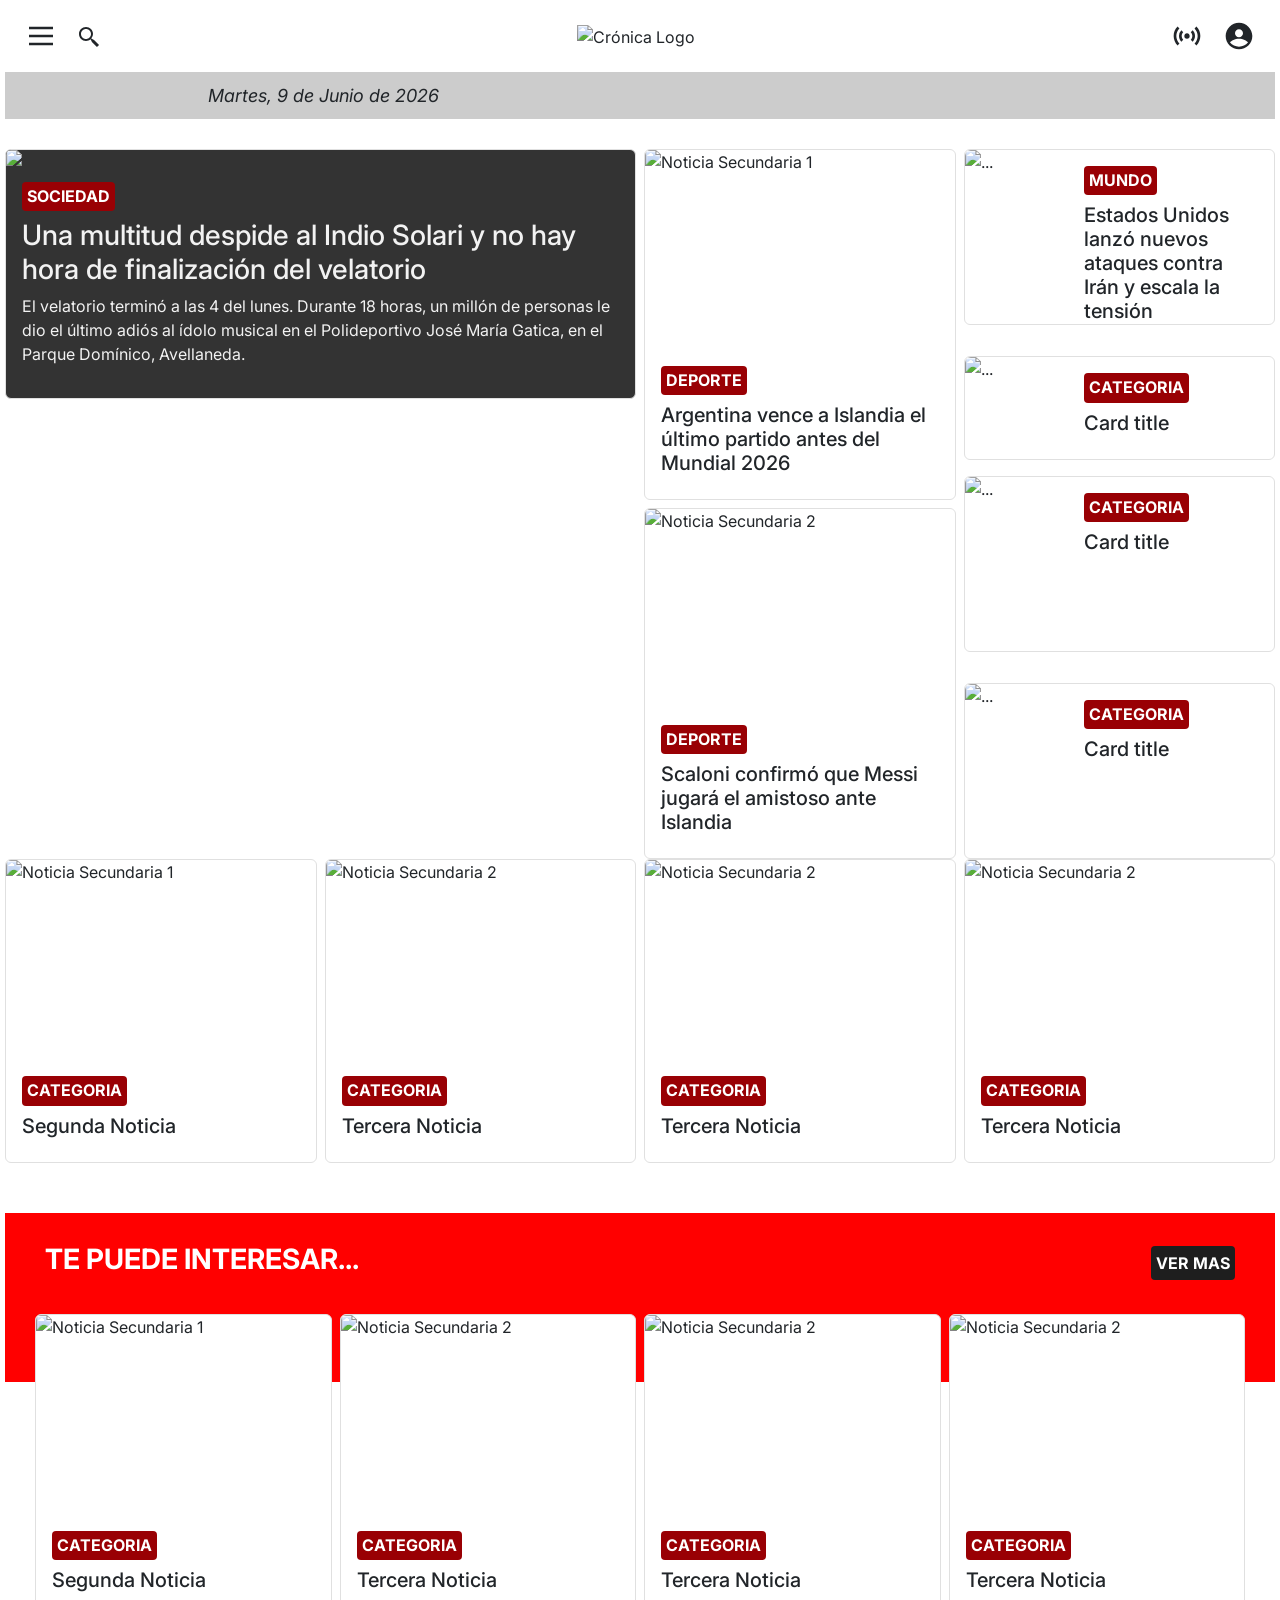
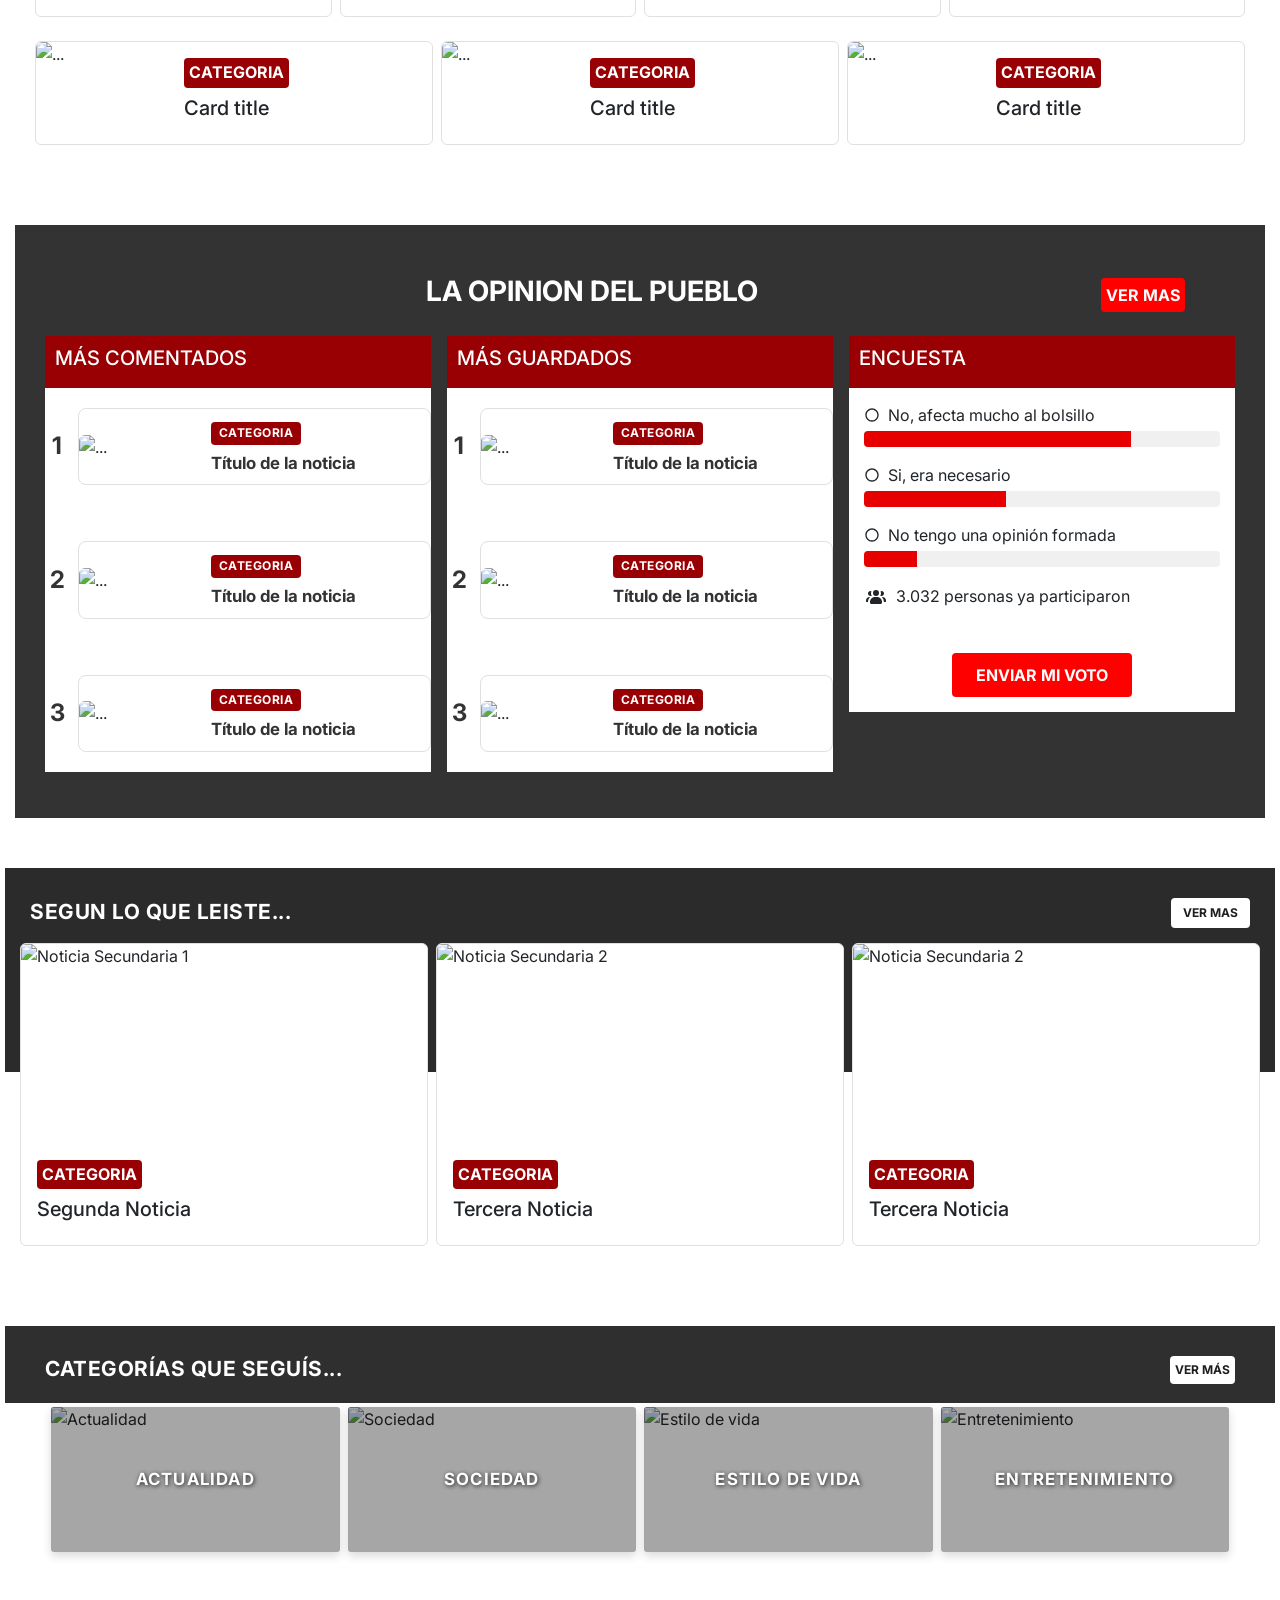
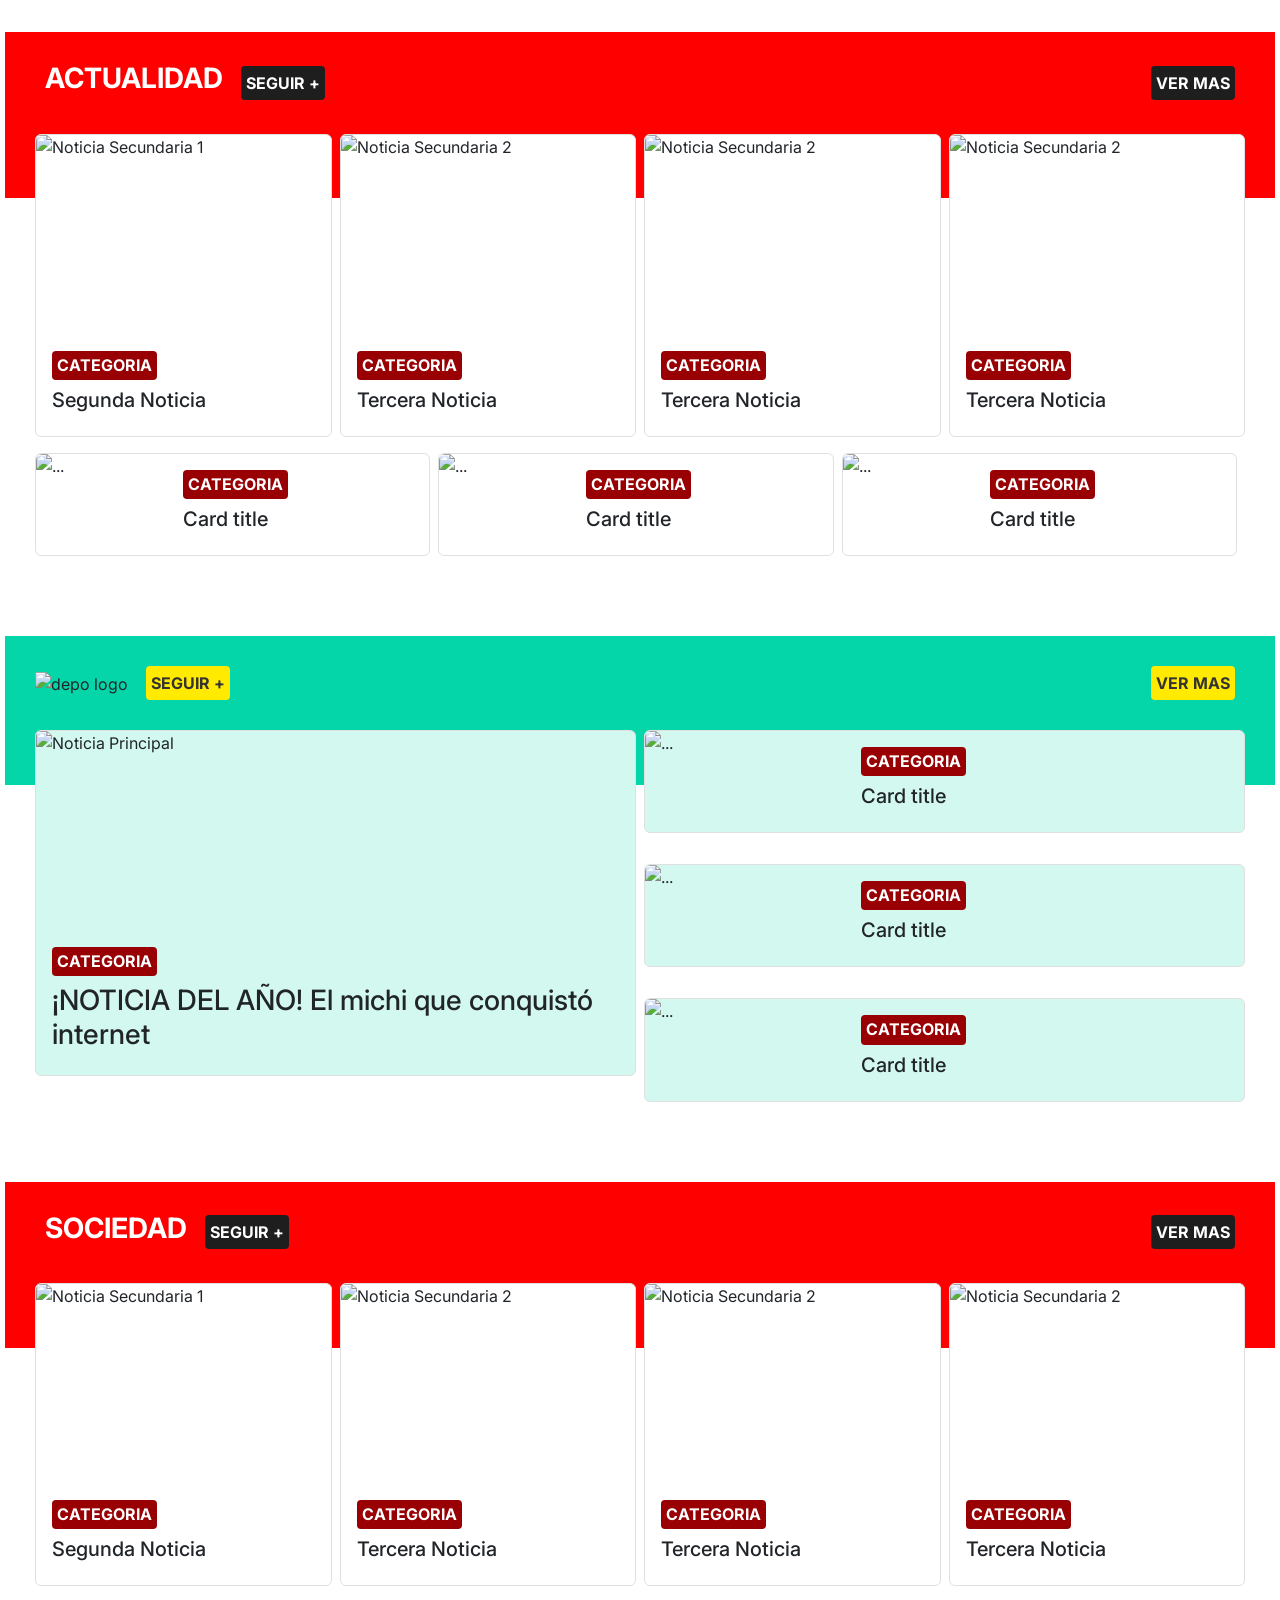
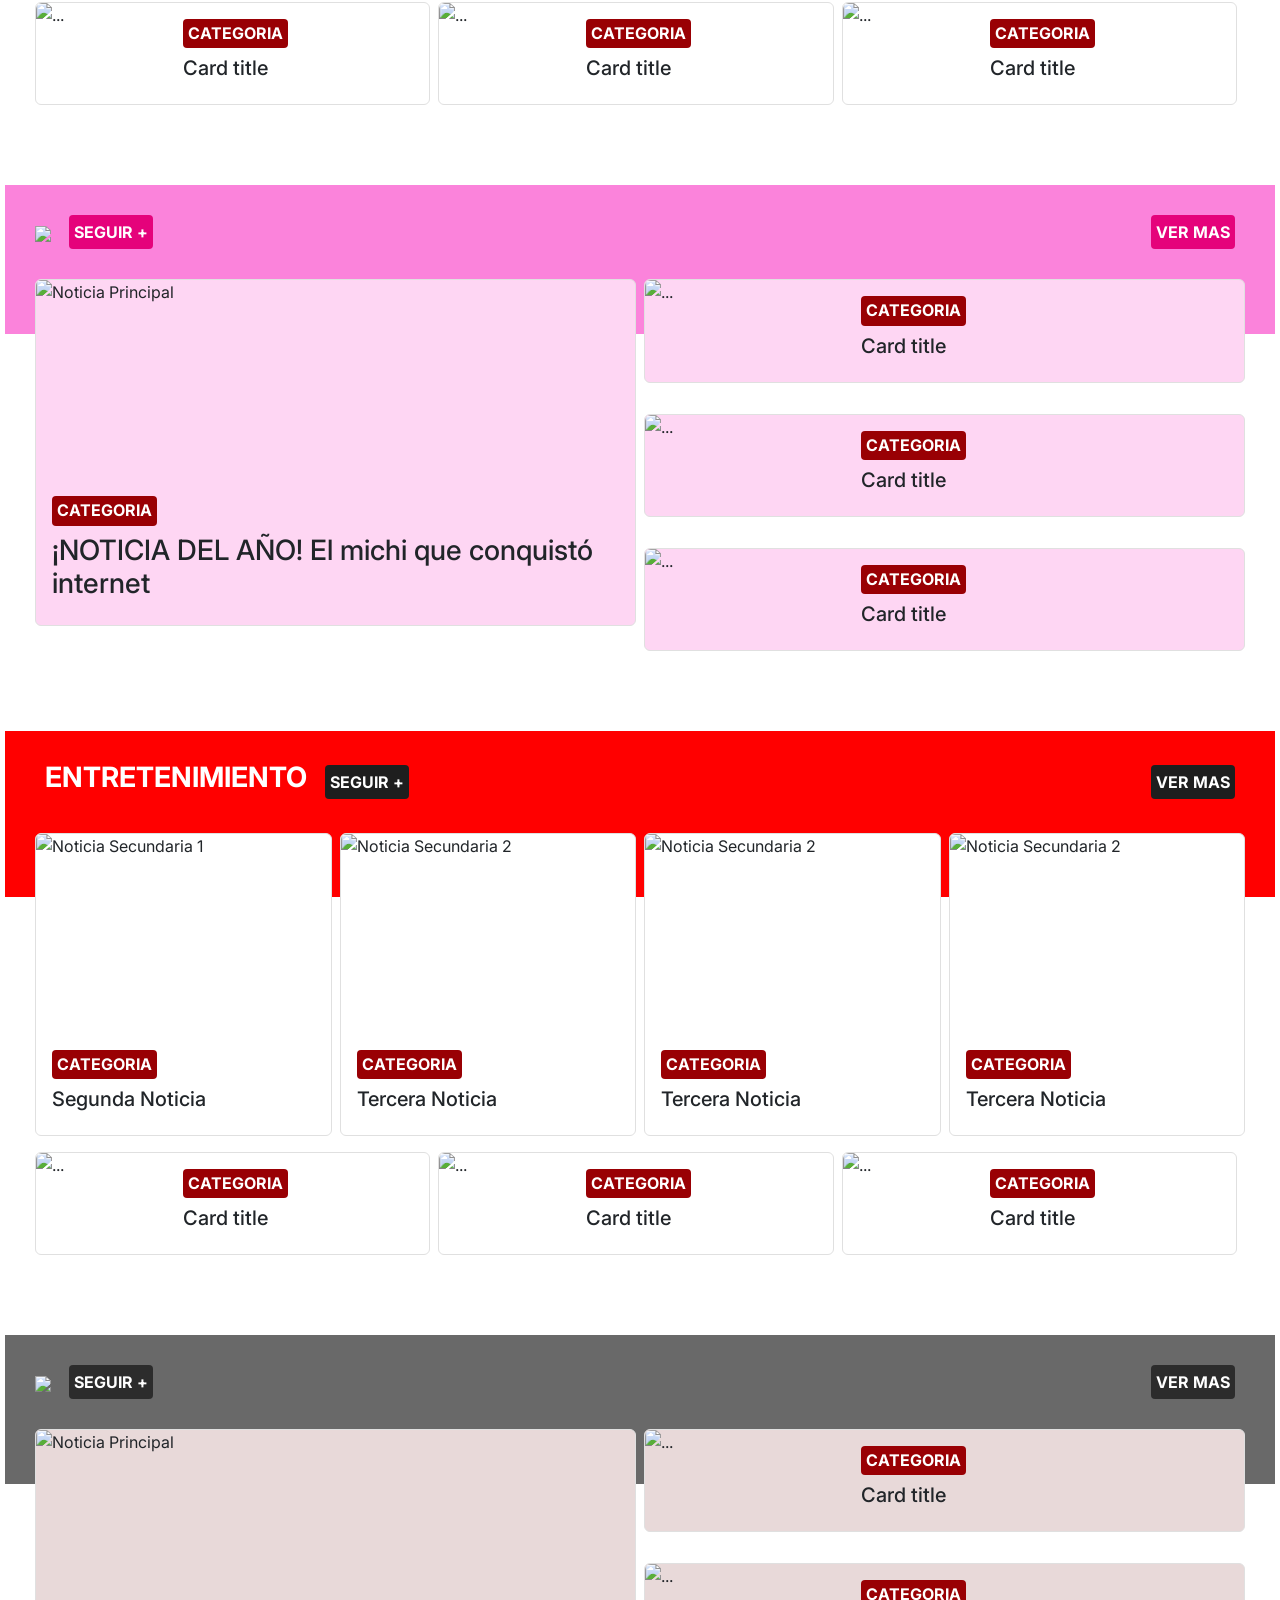
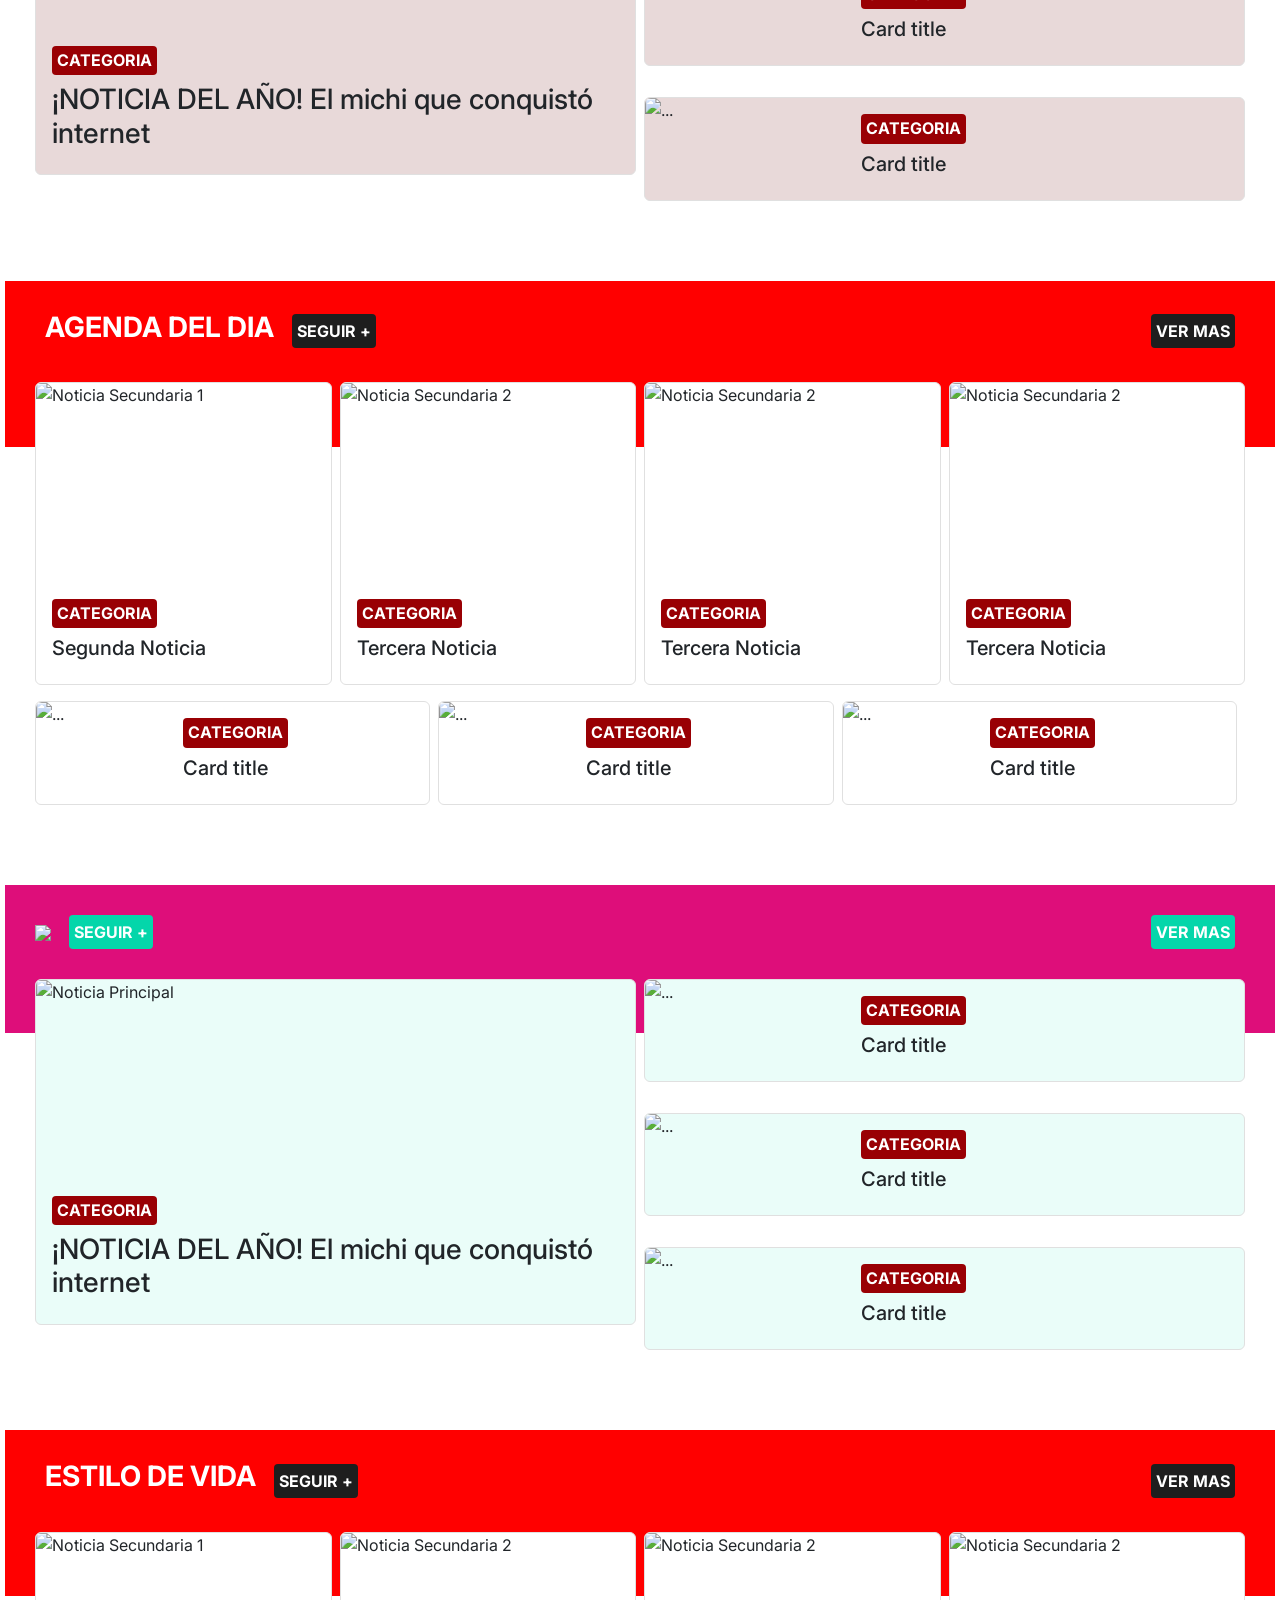
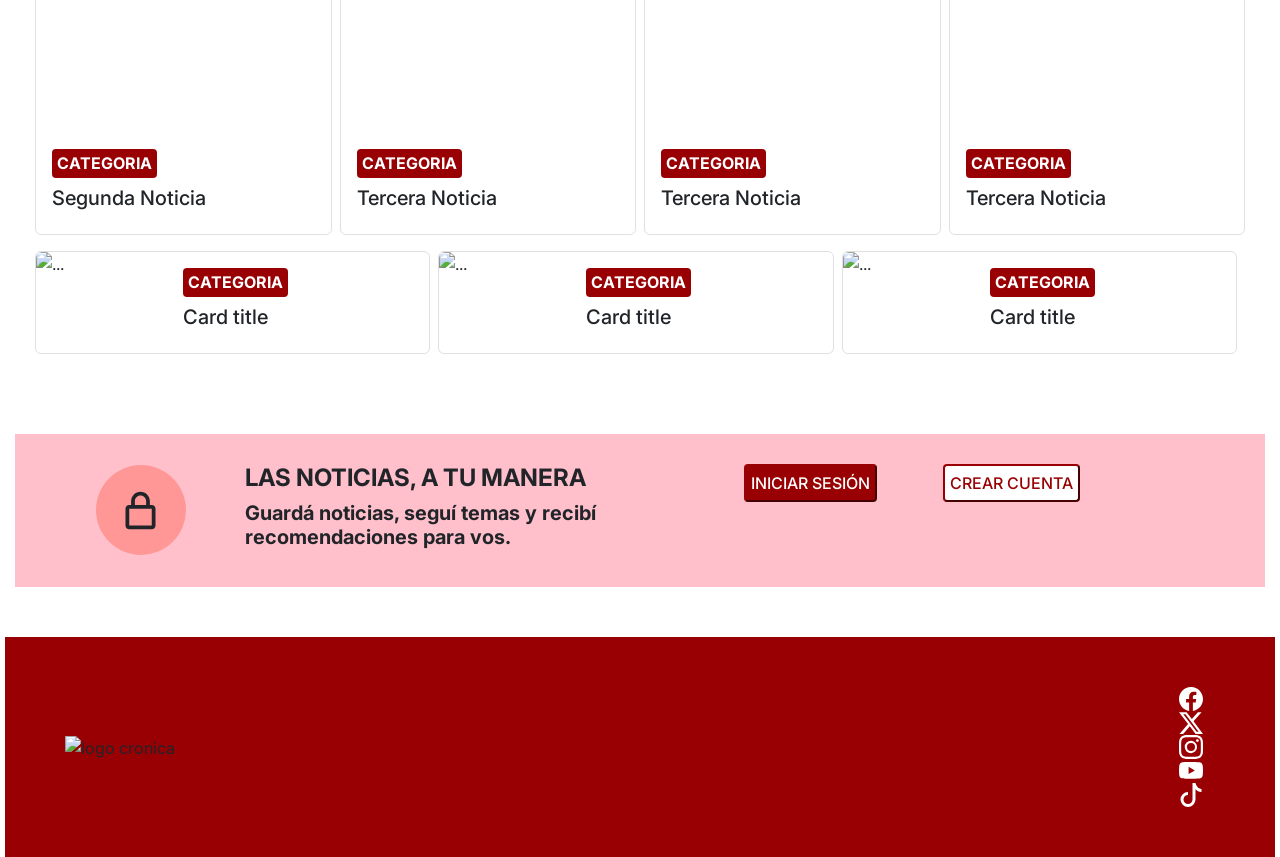
==== indexlog.html @ 95ecd262 "login + home logueado" ====
<!DOCTYPE html>
<html lang="es">
<head>
    <meta charset="UTF-8">
    <meta name="viewport" content="width=device-width, initial-scale=1.0">
    <link href="https://cdn.jsdelivr.net/npm/bootstrap@5.3.3/dist/css/bootstrap.min.css" rel="stylesheet" integrity="sha384-QWTKZyjpPEjISv5WaRU9OFeRpok6YctnYmDr5pNlyT2bRjXh0JMhjY6hW+ALEwIH" crossorigin="anonymous">
    <link rel="stylesheet" href="stylelog.css">
    <title>Crónica - Firme junto al pueblo</title>
</head>
<body>

    <!-- iconos: https://boxicons.com/icons
    cards: https://getbootstrap.com/docs/5.3/components/card/ -->

    <header>
        <ul class="menu">
            <div class="headerIzq">
            <li id="abrirMenu">
                <svg  width="32" height="32" fill="currentColor" viewBox="0 0 24 24" >
                <path d="M3 5h18v2H3zm0 6h18v2H3zm0 6h18v2H3z"></path>
                </svg>
            </li>
            <li><a href="#">
                <svg  width="24" height="24" fill="currentColor" viewBox="0 0 24 24" class="ocultar-mobile">
                <path d="m17.06 14.94-2.8-1.34A6.96 6.96 0 0 0 16 9c0-3.86-3.14-7-7-7S2 5.14 2 9s3.14 7 7 7c1.76 0 3.37-.66 4.6-1.74l1.34 2.8 5 5 2.12-2.12zM9 14c-2.76 0-5-2.24-5-5s2.24-5 5-5 5 2.24 5 5-2.24 5-5 5"></path>
                </svg>
            </a></li>
            </div>
            <div class="headerCentro">
            <li><a href="indexlog.html">
                <img src="https://upload.wikimedia.org/wikipedia/commons/thumb/0/07/Cr%C3%B3nica-logo.svg/1280px-Cr%C3%B3nica-logo.svg.png" alt="Crónica Logo" width="200">
            </a></li>
            </div>
            <div class="headerDer">
         <li><a href="#">
                <svg  xmlns="http://www.w3.org/2000/svg" width="32" height="32" fill="currentColor" viewBox="0 0 24 24" class="ocultar-mobile">
                <path d="M14 12c0-1.1-.9-2-2-2s-2 .9-2 2a2 2 0 1 0 4 0m-6 0c0-1.07.42-2.07 1.17-2.82L7.76 7.76A5.97 5.97 0 0 0 6 12c0 1.6.62 3.11 1.76 4.25l1.41-1.42A3.96 3.96 0 0 1 8 12m8.24-4.24-1.41 1.41C15.59 9.93 16 10.93 16 12s-.42 2.07-1.17 2.83l1.41 1.41C17.37 15.11 18 13.6 18 12s-.62-3.11-1.76-4.24"></path><path d="M6.34 17.66C4.83 16.15 3.99 14.14 3.99 12s.83-4.14 2.34-5.65L4.92 4.93C3.03 6.82 1.99 9.33 1.99 12s1.04 5.18 2.93 7.07l1.41-1.41ZM19.07 4.93l-1.41 1.41C19.17 7.85 20 9.86 20 12s-.83 4.15-2.34 5.66l1.41 1.41C20.96 17.18 22 14.67 22 12s-1.04-5.18-2.93-7.07"></path>
                </svg>
                </a>
            </li>
            <li><a href="perfil.html">
                <svg width="32" height="32" fill="currentColor" viewBox="0 0 24 24">
                <path d="M12 2C6.579 2 2 6.579 2 12s4.579 10 10 10 10-4.579 10-10S17.421 2 12 2zm0 5c1.727 0 3 1.272 3 3s-1.273 3-3 3-3-1.272-3-3 1.273-3 3-3zm0 13c-2.674 0-5.115-1.196-6.735-3.084C6.13 15.355 8.929 14 12 14s5.87 1.355 6.735 2.916C17.115 18.804 14.674 20 12 20z"></path>
                </svg>
                </a>
            </li>
            </div>
        </ul>

        <ul class="dia"><li>Martes, 9 de Junio de 2026</li></ul>

    </header>

    <main>

        <section>
    <div class="row g-2">

        <div class="col-12 col-md-6">
            <div class="card noticiaPrincipal">
                <img src="https://i1.cronica.com.ar/files/image/1668/1668787/6a26101e203b8_1011_568!.webp?s=f93698144cf9effb86a6730e2868b2f6&d=1780801200&oe=jpg">
                <div class="card-body">
                            <h6>SOCIEDAD</h6>
                    <h3 class="card-title">Una multitud despide al Indio Solari y no hay hora de finalización del velatorio</h3>
                    <p>El velatorio terminó a las 4 del lunes. Durante 18 horas, un millón de personas le dio el último adiós al ídolo musical en el Polideportivo José María Gatica, en el Parque Domínico, Avellaneda.</p>
                </div>
            </div>
        </div>

        <div class="col-12 col-md-3">
            <div class="row g-2">
                
                <div class="col-12">
                    <div class="card tarjetaNoticia">
                        <img src="https://www.infobae.com/resizer/v2/5MGCRHIOSVCQFG54EL7R6DFQZM.jfif?auth=00c44bb20c8936a3a61cd83f736bb658d8ecad139db0e8a4cb25015978042bd0&smart=true&width=992&height=558&quality=85" class="card-img-top" alt="Noticia Secundaria 1">
                        <div class="card-body">
                            <h6>DEPORTE</h6>
                            <h5 class="card-title">Argentina vence a Islandia  el último partido antes del Mundial 2026</h5>
                        </div>
                    </div>
                </div>

                <div class="col-12">
                    <div class="card tarjetaNoticia">
                        <img src="https://i1.cronica.com.ar/files/image/1669/1669765/6a2933429fafa_1011_568!.webp?s=cbcf5acf01433c12a0d2446e65d358d6&d=1781060400&oe=jpg" class="card-img-top" alt="Noticia Secundaria 2">
                        <div class="card-body">
                            <h6>DEPORTE</h6>
                            <h5 class="card-title">Scaloni confirmó que Messi jugará el amistoso ante Islandia</h5>
                        </div>
                    </div>
                </div>

            </div>
        </div>
    
    

        <div class="col-12 col-md-3 noticiasDerecha">
            <div class="card">
                <div class="row g-2">
                    <div class="col-4">
                        <img src="https://i1.cronica.com.ar/files/image/1670/1670203/6a29e714736cf_1011_568!.webp?s=b2c6dfb6ccb6bb0666a4de0f0598e79d&d=1782306267&oe=png" class="img-fluid rounded-start" alt="...">
                    </div>
                    <div class="col-8">
                        <div class="card-body">
                            <h6>MUNDO</h6>
                            <h5 class="card-title">Estados Unidos lanzó nuevos ataques contra Irán y escala la tensión</h5>
                        </div>
                    </div>
                </div>
            </div>

            <a href="noticiaNoLog.html">
            <div class="card">
                <div class="row g-2">
                    <div class="col-4">
                        <img src="https://www.infobae.com/resizer/v2/https%3A%2F%2Fs3.amazonaws.com%2Farc-wordpress-client-uploads%2Finfobae-wp%2Fwp-content%2Fuploads%2F2019%2F08%2F29205100%2Fmeme-gato-006.jpg?auth=429162069ea9dc321b5f581ec74540925bc95eebc1c7abc5294460904a95a144&smart=true&width=992&height=558&quality=85" class="img-fluid rounded-start" alt="...">
                    </div>
                    <div class="col-8">
                        <div class="card-body">
                            <h6>CATEGORIA</h6>
                            <h5 class="card-title">Card title</h5>
                        </div>
                    </div>
                </div>
            </div>
            </a>

            <div class="card">
                <div class="row g-2">
                    <div class="col-4">
                        <img src="https://www.infobae.com/resizer/v2/https%3A%2F%2Fs3.amazonaws.com%2Farc-wordpress-client-uploads%2Finfobae-wp%2Fwp-content%2Fuploads%2F2019%2F08%2F29205100%2Fmeme-gato-006.jpg?auth=429162069ea9dc321b5f581ec74540925bc95eebc1c7abc5294460904a95a144&smart=true&width=992&height=558&quality=85" class="img-fluid rounded-start" alt="...">
                    </div>
                    <div class="col-8">
                        <div class="card-body">
                            <h6>CATEGORIA</h6>
                            <h5 class="card-title">Card title</h5>
                        </div>
                    </div>
                </div>
            </div>

            <div class="card">
                <div class="row g-2">
                    <div class="col-4">
                        <img src="https://www.infobae.com/resizer/v2/https%3A%2F%2Fs3.amazonaws.com%2Farc-wordpress-client-uploads%2Finfobae-wp%2Fwp-content%2Fuploads%2F2019%2F08%2F29205100%2Fmeme-gato-006.jpg?auth=429162069ea9dc321b5f581ec74540925bc95eebc1c7abc5294460904a95a144&smart=true&width=992&height=558&quality=85" class="img-fluid rounded-start" alt="...">
                    </div>
                    <div class="col-8">
                        <div class="card-body">
                            <h6>CATEGORIA</h6>
                            <h5 class="card-title">Card title</h5>
                    </div>
                </div>
            </div>
        </div>
        </div>
    </div>


        <div class="row g-2">
            <div class="col-12 col-md-3">
                
                <div class="col-12 h-100">
                    <div class="card tarjetaNoticia h-100">
                        <img src="https://www.infobae.com/resizer/v2/https%3A%2F%2Fs3.amazonaws.com%2Farc-wordpress-client-uploads%2Finfobae-wp%2Fwp-content%2Fuploads%2F2019%2F08%2F29205100%2Fmeme-gato-006.jpg?auth=429162069ea9dc321b5f581ec74540925bc95eebc1c7abc5294460904a95a144&smart=true&width=992&height=558&quality=85" class="card-img-top" alt="Noticia Secundaria 1">
                        <div class="card-body">
                            <h6>CATEGORIA</h6>
                            <h5 class="card-title">Segunda Noticia</h5>
                        </div>
                    </div>
                </div>
            </div>

            <div class="col-12 col-md-3">
                <div class="col-12 h-100">
                    <div class="card tarjetaNoticia h-100">
                        <img src="https://www.infobae.com/resizer/v2/https%3A%2F%2Fs3.amazonaws.com%2Farc-wordpress-client-uploads%2Finfobae-wp%2Fwp-content%2Fuploads%2F2019%2F08%2F29205100%2Fmeme-gato-006.jpg?auth=429162069ea9dc321b5f581ec74540925bc95eebc1c7abc5294460904a95a144&smart=true&width=992&height=558&quality=85" class="card-img-top" alt="Noticia Secundaria 2">
                        <div class="card-body">
                            <h6>CATEGORIA</h6>
                            <h5 class="card-title">Tercera Noticia</h5>
                        </div>
                    </div>
                </div>

            </div>

            <div class="col-12 col-md-3">
                <div class="col-12 h-100">
                    <div class="card tarjetaNoticia h-100">
                        <img src="https://www.infobae.com/resizer/v2/https%3A%2F%2Fs3.amazonaws.com%2Farc-wordpress-client-uploads%2Finfobae-wp%2Fwp-content%2Fuploads%2F2019%2F08%2F29205100%2Fmeme-gato-006.jpg?auth=429162069ea9dc321b5f581ec74540925bc95eebc1c7abc5294460904a95a144&smart=true&width=992&height=558&quality=85" class="card-img-top" alt="Noticia Secundaria 2">
                        <div class="card-body">
                            <h6>CATEGORIA</h6>
                            <h5 class="card-title">Tercera Noticia</h5>
                        </div>
                    </div>
                </div>

            </div>

            <div class="col-12 col-md-3">
                <div class="col-12 h-100">
                    <div class="card tarjetaNoticia h-100">
                        <img src="https://www.infobae.com/resizer/v2/https%3A%2F%2Fs3.amazonaws.com%2Farc-wordpress-client-uploads%2Finfobae-wp%2Fwp-content%2Fuploads%2F2019%2F08%2F29205100%2Fmeme-gato-006.jpg?auth=429162069ea9dc321b5f581ec74540925bc95eebc1c7abc5294460904a95a144&smart=true&width=992&height=558&quality=85" class="card-img-top" alt="Noticia Secundaria 2">
                        <div class="card-body">
                            <h6>CATEGORIA</h6>
                            <h5 class="card-title">Tercera Noticia</h5>
                        </div>
                    </div>
                </div>

            </div>
        </div>
    </section>

    <section class="interes">
    <div class="row g-2">
        <div class="col-12">
            <div class="interesHeader">
                <ul>
                    <li>
                        <h3>TE PUEDE INTERESAR...</h3>
                    </li>
                    <li class="mas">
                        <button>VER MAS</button>
                    </li>
                </ul>
            </div>
        </div>
    </div>

    <div class="row g-2">
        <div class="col-12 col-md-3">
            <div class="card tarjetaNoticia">
                <img src="https://www.infobae.com/resizer/v2/https%3A%2F%2Fs3.amazonaws.com%2Farc-wordpress-client-uploads%2Finfobae-wp%2Fwp-content%2Fuploads%2F2019%2F08%2F29205100%2Fmeme-gato-006.jpg?auth=429162069ea9dc321b5f581ec74540925bc95eebc1c7abc5294460904a95a144&smart=true&width=992&height=558&quality=85" class="card-img-top" alt="Noticia Secundaria 1">
                <div class="card-body">
                    <h6>CATEGORIA</h6>
                    <h5 class="card-title">Segunda Noticia</h5>
                </div>
            </div>
        </div>

        <div class="col-12 col-md-3">
            <div class="card tarjetaNoticia">
                <img src="https://www.infobae.com/resizer/v2/https%3A%2F%2Fs3.amazonaws.com%2Farc-wordpress-client-uploads%2Finfobae-wp%2Fwp-content%2Fuploads%2F2019%2F08%2F29205100%2Fmeme-gato-006.jpg?auth=429162069ea9dc321b5f581ec74540925bc95eebc1c7abc5294460904a95a144&smart=true&width=992&height=558&quality=85" class="card-img-top" alt="Noticia Secundaria 2">
                <div class="card-body">
                    <h6>CATEGORIA</h6>
                    <h5 class="card-title">Tercera Noticia</h5>
                </div>
            </div>
        </div>

        <div class="col-12 col-md-3">
            <div class="card tarjetaNoticia">
                <img src="https://www.infobae.com/resizer/v2/https%3A%2F%2Fs3.amazonaws.com%2Farc-wordpress-client-uploads%2Finfobae-wp%2Fwp-content%2Fuploads%2F2019%2F08%2F29205100%2Fmeme-gato-006.jpg?auth=429162069ea9dc321b5f581ec74540925bc95eebc1c7abc5294460904a95a144&smart=true&width=992&height=558&quality=85" class="card-img-top" alt="Noticia Secundaria 2">
                <div class="card-body">
                    <h6>CATEGORIA</h6>
                    <h5 class="card-title">Tercera Noticia</h5>
                </div>
            </div>
        </div>

        <div class="col-12 col-md-3">
            <div class="card tarjetaNoticia">
                <img src="https://www.infobae.com/resizer/v2/https%3A%2F%2Fs3.amazonaws.com%2Farc-wordpress-client-uploads%2Finfobae-wp%2Fwp-content%2Fuploads%2F2019%2F08%2F29205100%2Fmeme-gato-006.jpg?auth=429162069ea9dc321b5f581ec74540925bc95eebc1c7abc5294460904a95a144&smart=true&width=992&height=558&quality=85" class="card-img-top" alt="Noticia Secundaria 2">
                <div class="card-body">
                    <h6>CATEGORIA</h6>
                    <h5 class="card-title">Tercera Noticia</h5>
                </div>
            </div>
        </div>
    </div>
    <div class="row g-2 mt-3"> <div class="col-12 col-md-4">
            <div class="card">
                <a href="noticia1nologueado.html">
                <div class="row g-2">
                    <div class="col-4">
                        <img src="https://www.infobae.com/resizer/v2/https%3A%2F%2Fs3.amazonaws.com%2Farc-wordpress-client-uploads%2Finfobae-wp%2Fwp-content%2Fuploads%2F2019%2F08%2F29205100%2Fmeme-gato-006.jpg?auth=429162069ea9dc321b5f581ec74540925bc95eebc1c7abc5294460904a95a144&smart=true&width=992&height=558&quality=85" class="img-fluid rounded-start" alt="...">
                    </div>
                    <div class="col-8">
                        <div class="card-body">
                            <h6>CATEGORIA</h6>
                            <h5 class="card-title">Card title</h5>
                        </div>
                    </div>
                </div>
                </a>
            </div>
        </div>

        <div class="col-12 col-md-4">
            <div class="card">
                <div class="row g-2">
                    <div class="col-4">
                        <img src="https://www.infobae.com/resizer/v2/https%3A%2F%2Fs3.amazonaws.com%2Farc-wordpress-client-uploads%2Finfobae-wp%2Fwp-content%2Fuploads%2F2019%2F08%2F29205100%2Fmeme-gato-006.jpg?auth=429162069ea9dc321b5f581ec74540925bc95eebc1c7abc5294460904a95a144&smart=true&width=992&height=558&quality=85" class="img-fluid rounded-start" alt="...">
                    </div>
                    <div class="col-8">
                        <div class="card-body">
                            <h6>CATEGORIA</h6>
                            <h5 class="card-title">Card title</h5>
                        </div>
                    </div>
                </div>
            </div>
        </div>

        <div class="col-12 col-md-4">
            <div class="card">
                <div class="row g-2">
                    <div class="col-4">
                        <img src="https://www.infobae.com/resizer/v2/https%3A%2F%2Fs3.amazonaws.com%2Farc-wordpress-client-uploads%2Finfobae-wp%2Fwp-content%2Fuploads%2F2019%2F08%2F29205100%2Fmeme-gato-006.jpg?auth=429162069ea9dc321b5f581ec74540925bc95eebc1c7abc5294460904a95a144&smart=true&width=992&height=558&quality=85" class="img-fluid rounded-start" alt="...">
                    </div>
                    <div class="col-8">
                        <div class="card-body">
                            <h6>CATEGORIA</h6>
                            <h5 class="card-title">Card title</h5>
                        </div>
                    </div>
                </div>
            </div>
        </div>
    </div>
    </section>

    <section class="opinion">
    <div class="row g-2">
        <div class="col-12">
            <ul>
                <li>
                    <h3>LA OPINION DEL PUEBLO</h3>
                </li>
                <li>
                    <button>VER MAS</button>
                </li>
            </ul>
        </div>
    </div>

    <div class="row g-3">
        <div class="col-12 col-md-4">
            <div class="comentado">
                <div class="tituloComentado">
                    <h5>MÁS COMENTADOS</h5>
                </div>
                <div>
                    <div class="row g-2 cardComentado align-items-center mb-3">
                        <div class="col-1 numeroComentado">
                            <h4>1</h4>
                        </div>
                        <div class="col-11">
                            <div class="card">
                                <div class="row g-2 align-items-center">
                                    <div class="col-4">
                                        <img src="https://www.infobae.com/resizer/v2/https%3A%2F%2Fs3.amazonaws.com%2Farc-wordpress-client-uploads%2Finfobae-wp%2Fwp-content%2Fuploads%2F2019%2F08%2F29205100%2Fmeme-gato-006.jpg?auth=429162069ea9dc321b5f581ec74540925bc95eebc1c7abc5294460904a95a144&smart=true&width=992&height=558&quality=85" class="img-fluid rounded-start" alt="...">
                                    </div>
                                    <div class="col-8">
                                        <div class="card-body">
                                            <h6>CATEGORIA</h6>
                                            <h5 class="card-title">Título de la noticia</h5>
                                        </div>
                                    </div>
                                </div>
                            </div>
                        </div>
                    </div>

                    <div class="row g-2 cardComentado align-items-center mb-3">
                        <div class="col-1 numeroComentado">
                            <h4>2</h4>
                        </div>
                        <div class="col-11">
                            <div class="card">
                                <div class="row g-2 align-items-center">
                                    <div class="col-4">
                                        <img src="https://www.infobae.com/resizer/v2/https%3A%2F%2Fs3.amazonaws.com%2Farc-wordpress-client-uploads%2Finfobae-wp%2Fwp-content%2Fuploads%2F2019%2F08%2F29205100%2Fmeme-gato-006.jpg?auth=429162069ea9dc321b5f581ec74540925bc95eebc1c7abc5294460904a95a144&smart=true&width=992&height=558&quality=85" class="img-fluid rounded-start" alt="...">
                                    </div>
                                    <div class="col-8">
                                        <div class="card-body">
                                            <h6>CATEGORIA</h6>
                                            <h5 class="card-title">Título de la noticia</h5>
                                        </div>
                                    </div>
                                </div>
                            </div>
                        </div>
                    </div>

                    <div class="row g-2 cardComentado align-items-center mb-3">
                        <div class="col-1 numeroComentado">
                            <h4>3</h4>
                        </div>
                        <div class="col-11">
                            <div class="card">
                                <div class="row g-2 align-items-center">
                                    <div class="col-4">
                                        <img src="https://www.infobae.com/resizer/v2/https%3A%2F%2Fs3.amazonaws.com%2Farc-wordpress-client-uploads%2Finfobae-wp%2Fwp-content%2Fuploads%2F2019%2F08%2F29205100%2Fmeme-gato-006.jpg?auth=429162069ea9dc321b5f581ec74540925bc95eebc1c7abc5294460904a95a144&smart=true&width=992&height=558&quality=85" class="img-fluid rounded-start" alt="...">
                                    </div>
                                    <div class="col-8">
                                        <div class="card-body">
                                            <h6>CATEGORIA</h6>
                                            <h5 class="card-title">Título de la noticia</h5>
                                        </div>
                                    </div>
                                </div>
                            </div>
                        </div>
                    </div>
                </div>
            </div>
        </div>

        <div class="col-12 col-md-4">
            <div class="comentado">
                <div class="tituloComentado">
                    <h5>MÁS GUARDADOS</h5>
                </div>
                <div>
                    <div class="row g-2 cardComentado align-items-center mb-3">
                        <div class="col-1 numeroComentado">
                            <h4>1</h4>
                        </div>
                        <div class="col-11">
                            <div class="card">
                                <div class="row g-2 align-items-center">
                                    <div class="col-4">
                                        <img src="https://www.infobae.com/resizer/v2/https%3A%2F%2Fs3.amazonaws.com%2Farc-wordpress-client-uploads%2Finfobae-wp%2Fwp-content%2Fuploads%2F2019%2F08%2F29205100%2Fmeme-gato-006.jpg?auth=429162069ea9dc321b5f581ec74540925bc95eebc1c7abc5294460904a95a144&smart=true&width=992&height=558&quality=85" class="img-fluid rounded-start" alt="...">
                                    </div>
                                    <div class="col-8">
                                        <div class="card-body">
                                            <h6>CATEGORIA</h6>
                                            <h5 class="card-title">Título de la noticia</h5>
                                        </div>
                                    </div>
                                </div>
                            </div>
                        </div>
                    </div>

                    <div class="row g-2 cardComentado align-items-center mb-3">
                        <div class="col-1 numeroComentado">
                            <h4>2</h4>
                        </div>
                        <div class="col-11">
                            <div class="card">
                                <div class="row g-2 align-items-center">
                                    <div class="col-4">
                                        <img src="https://www.infobae.com/resizer/v2/https%3A%2F%2Fs3.amazonaws.com%2Farc-wordpress-client-uploads%2Finfobae-wp%2Fwp-content%2Fuploads%2F2019%2F08%2F29205100%2Fmeme-gato-006.jpg?auth=429162069ea9dc321b5f581ec74540925bc95eebc1c7abc5294460904a95a144&smart=true&width=992&height=558&quality=85" class="img-fluid rounded-start" alt="...">
                                    </div>
                                    <div class="col-8">
                                        <div class="card-body">
                                            <h6>CATEGORIA</h6>
                                            <h5 class="card-title">Título de la noticia</h5>
                                        </div>
                                    </div>
                                </div>
                            </div>
                        </div>
                    </div>

                    <div class="row g-2 cardComentado align-items-center mb-3">
                        <div class="col-1 numeroComentado">
                            <h4>3</h4>
                        </div>
                        <div class="col-11">
                            <div class="card">
                                <div class="row g-2 align-items-center">
                                    <div class="col-4">
                                        <img src="https://www.infobae.com/resizer/v2/https%3A%2F%2Fs3.amazonaws.com%2Farc-wordpress-client-uploads%2Finfobae-wp%2Fwp-content%2Fuploads%2F2019%2F08%2F29205100%2Fmeme-gato-006.jpg?auth=429162069ea9dc321b5f581ec74540925bc95eebc1c7abc5294460904a95a144&smart=true&width=992&height=558&quality=85" class="img-fluid rounded-start" alt="...">
                                    </div>
                                    <div class="col-8">
                                        <div class="card-body">
                                            <h6>CATEGORIA</h6>
                                            <h5 class="card-title">Título de la noticia</h5>
                                        </div>
                                    </div>
                                </div>
                            </div>
                        </div>
                    </div>
                </div>
            </div>
        </div>

        <div class="col-12 col-md-4">
            <div class="comentado encuesta">
                <div class="tituloComentado">
                    <h5>ENCUESTA</h5>
                </div>
                
                <div class="cuerpoEncuesta">
                    <div class="listaEncuesta">
                        <div class="opcion-encuesta mb-3">
                            <div class="d-flex align-items-center mb-1">
                                <span class="me-2 d-flex align-items-center">
                                    <svg xmlns="http://www.w3.org/2000/svg" width="16" height="16" fill="currentColor" viewBox="0 0 24 24">
                                        <path d="M12 2C6.49 2 2 6.49 2 12s4.49 10 10 10 10-4.49 10-10S17.51 2 12 2m0 18c-4.41 0-8-3.59-8-8s3.59-8 8-8 8 3.59 8 8-3.59 8-8 8"></path>
                                    </svg>
                                </span>
                                <span class="fs-6">No, afecta mucho al bolsillo</span>
                            </div>
                            <div class="progress" role="progressbar" aria-label="Opción 1" aria-valuenow="75" aria-valuemin="0" aria-valuemax="100">
                                <div class="progress-bar barra-opcion-1"></div>
                            </div>
                        </div>

                        <div class="opcion-encuesta mb-3">
                            <div class="d-flex align-items-center mb-1">
                                <span class="me-2 d-flex align-items-center">
                                    <svg xmlns="http://www.w3.org/2000/svg" width="16" height="16" fill="currentColor" viewBox="0 0 24 24">
                                        <path d="M12 2C6.49 2 2 6.49 2 12s4.49 10 10 10 10-4.49 10-10S17.51 2 12 2m0 18c-4.41 0-8-3.59-8-8s3.59-8 8-8 8 3.59 8 8-3.59 8-8 8"></path>
                                    </svg>
                                </span>
                                <span class="fs-6">Si, era necesario</span>
                            </div>
                            <div class="progress" role="progressbar" aria-label="Opción 2" aria-valuenow="40" aria-valuemin="0" aria-valuemax="100">
                                <div class="progress-bar barra-opcion-2"></div>
                            </div>
                        </div>

                        <div class="opcion-encuesta mb-3">
                            <div class="d-flex align-items-center mb-1">
                                <span class="me-2 d-flex align-items-center">
                                    <svg xmlns="http://www.w3.org/2000/svg" width="16" height="16" fill="currentColor" viewBox="0 0 24 24">
                                        <path d="M12 2C6.49 2 2 6.49 2 12s4.49 10 10 10 10-4.49 10-10S17.51 2 12 2m0 18c-4.41 0-8-3.59-8-8s3.59-8 8-8 8 3.59 8 8-3.59 8-8 8"></path>
                                    </svg>
                                </span>
                                <span class="fs-6">No tengo una opinión formada</span>
                            </div>
                            <div class="progress" role="progressbar" aria-label="Opción 3" aria-valuenow="15" aria-valuemin="0" aria-valuemax="100">
                                <div class="progress-bar barra-opcion-3"></div>
                            </div>
                        </div>

                        <div class="participaron">
                            <ul>
                                <li>
                                    <svg xmlns="http://www.w3.org/2000/svg" width="24" height="24" fill="currentColor" viewBox="0 0 24 24">
                                        <path d="M12 5a3 3 0 1 0 0 6 3 3 0 1 0 0-6m1 7h-2c-2.76 0-5 2.24-5 5v.5c0 .83.67 1.5 1.5 1.5h9c.83 0 1.5-.67 1.5-1.5V17c0-2.76-2.24-5-5-5m-6.5-1c.47 0 .9-.12 1.27-.33a5.03 5.03 0 0 1-.42-4.52C7.09 6.06 6.8 6 6.5 6 5.06 6 4 7.06 4 8.5S5.06 11 6.5 11m-.39 1H5.5C3.57 12 2 13.57 2 15.5v1c0 .28.22.5.5.5H4c0-1.96.81-3.73 2.11-5m11.39-1c1.44 0 2.5-1.06 2.5-2.5S18.94 6 17.5 6c-.31 0-.59.06-.85.15a5.03 5.03 0 0 1-.42 4.52c.37.21.79.33 1.27.33m1 1h-.61A6.97 6.97 0 0 1 20 17h1.5c.28 0 .5-.22.5-.5v-1c0-1.93-1.57-3.5-3.5-3.5"></path>
                                    </svg>
                                </li>
                                <li>
                                    <p>3.032 personas ya participaron</p>
                                </li>
                            </ul>
                        </div>
                        <br>
                        <div class="votoBoton">
                            <button>ENVIAR MI VOTO</button>
                        </div>
                    </div>
                </div>
            </div>
        </div>
    </div>
    </section>

    <section class="segunLeiste">
        <div class="row g-2">
            <div class="col-12">
            <div class="leisteContainer">
            <ul>
                <li>
            <h3>SEGUN LO QUE LEISTE...</h3>
                </li>
                <li class="mas">
                    <button >VER MAS</button>
                </li>
            </ul>
            </div>
            </div>
        </div>

        <div class="row g-2">
            <div class="col-12 col-md-4">
                
                <div class="col-12">
                    <div class="card tarjetaNoticia">
                        <img src="https://www.infobae.com/resizer/v2/https%3A%2F%2Fs3.amazonaws.com%2Farc-wordpress-client-uploads%2Finfobae-wp%2Fwp-content%2Fuploads%2F2019%2F08%2F29205100%2Fmeme-gato-006.jpg?auth=429162069ea9dc321b5f581ec74540925bc95eebc1c7abc5294460904a95a144&smart=true&width=992&height=558&quality=85" class="card-img-top" alt="Noticia Secundaria 1">
                        <div class="card-body">
                            <h6>CATEGORIA</h6>
                            <h5 class="card-title">Segunda Noticia</h5>
                        </div>
                    </div>
                </div>
            </div>

            <div class="col-12 col-md-4">
                <div class="col-12">
                    <div class="card tarjetaNoticia">
                        <img src="https://www.infobae.com/resizer/v2/https%3A%2F%2Fs3.amazonaws.com%2Farc-wordpress-client-uploads%2Finfobae-wp%2Fwp-content%2Fuploads%2F2019%2F08%2F29205100%2Fmeme-gato-006.jpg?auth=429162069ea9dc321b5f581ec74540925bc95eebc1c7abc5294460904a95a144&smart=true&width=992&height=558&quality=85" class="card-img-top" alt="Noticia Secundaria 2">
                        <div class="card-body">
                            <h6>CATEGORIA</h6>
                            <h5 class="card-title">Tercera Noticia</h5>
                        </div>
                    </div>
                </div>

            </div>

            <div class="col-12 col-md-4">
                <div class="col-12">
                    <div class="card tarjetaNoticia">
                        <img src="https://www.infobae.com/resizer/v2/https%3A%2F%2Fs3.amazonaws.com%2Farc-wordpress-client-uploads%2Finfobae-wp%2Fwp-content%2Fuploads%2F2019%2F08%2F29205100%2Fmeme-gato-006.jpg?auth=429162069ea9dc321b5f581ec74540925bc95eebc1c7abc5294460904a95a144&smart=true&width=992&height=558&quality=85" class="card-img-top" alt="Noticia Secundaria 2">
                        <div class="card-body">
                            <h6>CATEGORIA</h6>
                            <h5 class="card-title">Tercera Noticia</h5>
                        </div>
                    </div>
                </div>

            </div>

        </div>
    </section>

    <section class="personaliza container-fluid">
    <div class="row">
        <div class="col-12">
            <div class="personalizaContainer">
                <ul>
                    <li>
                        <h3>CATEGORÍAS QUE SEGUÍS...</h3>
                    </li>
                    <li class="mas">
                        <button>VER MÁS</button>
                    </li>
                </ul>
            </div>
        </div>
    </div>

    <div class="row g-2 px-3"> <div class="col-lg-3 col-md-6 col-12">
            <a href="login.html">
                <div class="personalizaCard">
                    <img src="https://cloudfront-us-east-1.images.arcpublishing.com/infobae/XWTBKYRFC5APDJYNL4MFA2UIZA.jpg" alt="Actualidad">
                    <div class="overlay"></div>
                    <h5>ACTUALIDAD</h5>
                </div>
            </a>
        </div>
        
        <div class="col-lg-3 col-md-6 col-12">
            <a href="login.html">
                <div class="personalizaCard">
                    <img src="https://humanidades.com/wp-content/uploads/2018/08/sociedad-e1574394980949.jpg" alt="Sociedad">
                    <div class="overlay"></div>
                    <h5>SOCIEDAD</h5>
                </div>
            </a>
        </div>

        <div class="col-lg-3 col-md-6 col-12">
            <a href="login.html">
                <div class="personalizaCard">
                    <img src="https://www.clarin.com/img/2023/04/20/3Gh2PIbUg_1200x630__1.jpg" alt="Estilo de vida">
                    <div class="overlay"></div>
                    <h5>ESTILO DE VIDA</h5>
                </div>
            </a>
        </div>

        <div class="col-lg-3 col-md-6 col-12">
            <a href="login.html">
                <div class="personalizaCard">
                    <img src="https://www.univision.com/_next/image?url=https%3A%2F%2Fst1.uvnimg.com%2Fdims4%2Fdefault%2F4b5139f%2F2147483647%2Fthumbnail%2F1240x698%2Fquality%2F75%2F%3Furl%3Dhttp%253A%252F%252Fuvn-brightspot.s3.amazonaws.com%252Fd6%252Ffc%252Fba0150bf43db9bcbe638828e7e8b%252F6bb01f6a872d467ba8f1d41978e7942f&w=1280&q=75" alt="Entretenimiento">
                    <div class="overlay"></div>
                    <h5>ENTRETENIMIENTO</h5>
                </div>
            </a>
        </div>
    </div>
    </section>

    <section class="actualidad">
        <div class="row g-2">
            <div class="col-12">
            <div">
            <ul>
                <li>
            <h3>ACTUALIDAD</h3>
                </li>
                <li>
            <button>SEGUIR +</button>
                </li>
                <li class="mas">
                    <button >VER MAS</button>
                </li>
            </ul>
            </div>
            </div>
        </div>

        <div class="row g-2">
            <div class="col-12 col-md-3">
                
                <div class="col-12">
                    <div class="card tarjetaNoticia">
                        <img src="https://www.infobae.com/resizer/v2/https%3A%2F%2Fs3.amazonaws.com%2Farc-wordpress-client-uploads%2Finfobae-wp%2Fwp-content%2Fuploads%2F2019%2F08%2F29205100%2Fmeme-gato-006.jpg?auth=429162069ea9dc321b5f581ec74540925bc95eebc1c7abc5294460904a95a144&smart=true&width=992&height=558&quality=85" class="card-img-top" alt="Noticia Secundaria 1">
                        <div class="card-body">
                            <h6>CATEGORIA</h6>
                            <h5 class="card-title">Segunda Noticia</h5>
                        </div>
                    </div>
                </div>
            </div>

            <div class="col-12 col-md-3">
                <div class="col-12">
                    <div class="card tarjetaNoticia">
                        <img src="https://www.infobae.com/resizer/v2/https%3A%2F%2Fs3.amazonaws.com%2Farc-wordpress-client-uploads%2Finfobae-wp%2Fwp-content%2Fuploads%2F2019%2F08%2F29205100%2Fmeme-gato-006.jpg?auth=429162069ea9dc321b5f581ec74540925bc95eebc1c7abc5294460904a95a144&smart=true&width=992&height=558&quality=85" class="card-img-top" alt="Noticia Secundaria 2">
                        <div class="card-body">
                            <h6>CATEGORIA</h6>
                            <h5 class="card-title">Tercera Noticia</h5>
                        </div>
                    </div>
                </div>

            </div>

            <div class="col-12 col-md-3">
                <div class="col-12">
                    <div class="card tarjetaNoticia">
                        <img src="https://www.infobae.com/resizer/v2/https%3A%2F%2Fs3.amazonaws.com%2Farc-wordpress-client-uploads%2Finfobae-wp%2Fwp-content%2Fuploads%2F2019%2F08%2F29205100%2Fmeme-gato-006.jpg?auth=429162069ea9dc321b5f581ec74540925bc95eebc1c7abc5294460904a95a144&smart=true&width=992&height=558&quality=85" class="card-img-top" alt="Noticia Secundaria 2">
                        <div class="card-body">
                            <h6>CATEGORIA</h6>
                            <h5 class="card-title">Tercera Noticia</h5>
                        </div>
                    </div>
                </div>

            </div>

            <div class="col-12 col-md-3">
                <div class="col-12">
                    <div class="card tarjetaNoticia">
                        <img src="https://www.infobae.com/resizer/v2/https%3A%2F%2Fs3.amazonaws.com%2Farc-wordpress-client-uploads%2Finfobae-wp%2Fwp-content%2Fuploads%2F2019%2F08%2F29205100%2Fmeme-gato-006.jpg?auth=429162069ea9dc321b5f581ec74540925bc95eebc1c7abc5294460904a95a144&smart=true&width=992&height=558&quality=85" class="card-img-top" alt="Noticia Secundaria 2">
                        <div class="card-body">
                            <h6>CATEGORIA</h6>
                            <h5 class="card-title">Tercera Noticia</h5>
                        </div>
                    </div>
                </div>

            </div>

            <div class="row g-2">
            <div class="col-12 col-md-4">
            <div class="card">
                <div class="row g-2">
                    <div class="col-4">
                        <img src="https://www.infobae.com/resizer/v2/https%3A%2F%2Fs3.amazonaws.com%2Farc-wordpress-client-uploads%2Finfobae-wp%2Fwp-content%2Fuploads%2F2019%2F08%2F29205100%2Fmeme-gato-006.jpg?auth=429162069ea9dc321b5f581ec74540925bc95eebc1c7abc5294460904a95a144&smart=true&width=992&height=558&quality=85" class="img-fluid rounded-start" alt="...">
                    </div>
                    <div class="col-8">
                        <div class="card-body">
                            <h6>CATEGORIA</h6>
                            <h5 class="card-title">Card title</h5>
                        </div>
                    </div>
                </div>
            </div>
            </div>

            <div class="col-12 col-md-4">
            <div class="card">
                <div class="row g-2">
                    <div class="col-4">
                        <img src="https://www.infobae.com/resizer/v2/https%3A%2F%2Fs3.amazonaws.com%2Farc-wordpress-client-uploads%2Finfobae-wp%2Fwp-content%2Fuploads%2F2019%2F08%2F29205100%2Fmeme-gato-006.jpg?auth=429162069ea9dc321b5f581ec74540925bc95eebc1c7abc5294460904a95a144&smart=true&width=992&height=558&quality=85" class="img-fluid rounded-start" alt="...">
                    </div>
                    <div class="col-8">
                        <div class="card-body">
                            <h6>CATEGORIA</h6>
                            <h5 class="card-title">Card title</h5>
                        </div>
                    </div>
                </div>
            </div>
            </div>

            <div class="col-12 col-md-4">
            <div class="card">
                <div class="row g-2">
                    <div class="col-4">
                        <img src="https://www.infobae.com/resizer/v2/https%3A%2F%2Fs3.amazonaws.com%2Farc-wordpress-client-uploads%2Finfobae-wp%2Fwp-content%2Fuploads%2F2019%2F08%2F29205100%2Fmeme-gato-006.jpg?auth=429162069ea9dc321b5f581ec74540925bc95eebc1c7abc5294460904a95a144&smart=true&width=992&height=558&quality=85" class="img-fluid rounded-start" alt="...">
                    </div>
                    <div class="col-8">
                        <div class="card-body">
                            <h6>CATEGORIA</h6>
                            <h5 class="card-title">Card title</h5>
                        </div>
                    </div>
                </div>
            </div>
            </div>
            </div>
        </div>
    </section>

    <section class="depo">
        <div class="row g-2">
            <div class="col-12">
            <div class="depoHeader">
            <ul>
                <li>
            <img src="https://i1.cronica.com.ar/files/image/117/117020/69023b73ac541.webp?&oe=png" alt="depo logo">
                </li>
                <li>
            <button>SEGUIR +</button>
                </li>
                <li class="mas">
                    <button >VER MAS</button>
                </li>
            </ul>
            </div>
            </div>
        </div>
        <div class="row g-2">

        <div class="col-12 col-md-6">
            <div class="card tarjetaNoticia">
                <img src="https://www.infobae.com/resizer/v2/https%3A%2F%2Fs3.amazonaws.com%2Farc-wordpress-client-uploads%2Finfobae-wp%2Fwp-content%2Fuploads%2F2019%2F08%2F29205100%2Fmeme-gato-006.jpg?auth=429162069ea9dc321b5f581ec74540925bc95eebc1c7abc5294460904a95a144&smart=true&width=992&height=558&quality=85" class="card-img-top" alt="Noticia Principal">
                <div class="card-body">
                            <h6>CATEGORIA</h6>
                    <h3 class="card-title">¡NOTICIA DEL AÑO! El michi que conquistó internet</h3>
                </div>
            </div>
        </div>

        <div class="col-12 col-lg-6 noticiasDerecha">
            <div class="card">
                <div class="row g-2">
                    <div class="col-4">
                        <img src="https://www.infobae.com/resizer/v2/https%3A%2F%2Fs3.amazonaws.com%2Farc-wordpress-client-uploads%2Finfobae-wp%2Fwp-content%2Fuploads%2F2019%2F08%2F29205100%2Fmeme-gato-006.jpg?auth=429162069ea9dc321b5f581ec74540925bc95eebc1c7abc5294460904a95a144&smart=true&width=992&height=558&quality=85" class="img-fluid rounded-start" alt="...">
                    </div>
                    <div class="col-8">
                        <div class="card-body">
                            <h6>CATEGORIA</h6>
                            <h5 class="card-title">Card title</h5>
                        </div>
                    </div>
                </div>
            </div>

            <div class="card ">
                <div class="row g-2">
                    <div class="col-4">
                        <img src="https://www.infobae.com/resizer/v2/https%3A%2F%2Fs3.amazonaws.com%2Farc-wordpress-client-uploads%2Finfobae-wp%2Fwp-content%2Fuploads%2F2019%2F08%2F29205100%2Fmeme-gato-006.jpg?auth=429162069ea9dc321b5f581ec74540925bc95eebc1c7abc5294460904a95a144&smart=true&width=992&height=558&quality=85" class="img-fluid rounded-start" alt="...">
                    </div>
                    <div class="col-8">
                        <div class="card-body">
                            <h6>CATEGORIA</h6>
                            <h5 class="card-title">Card title</h5>
                        </div>
                    </div>
                </div>
            </div>

            <div class="card">
                <div class="row g-2">
                    <div class="col-4">
                        <img src="https://www.infobae.com/resizer/v2/https%3A%2F%2Fs3.amazonaws.com%2Farc-wordpress-client-uploads%2Finfobae-wp%2Fwp-content%2Fuploads%2F2019%2F08%2F29205100%2Fmeme-gato-006.jpg?auth=429162069ea9dc321b5f581ec74540925bc95eebc1c7abc5294460904a95a144&smart=true&width=992&height=558&quality=85" class="img-fluid rounded-start" alt="...">
                    </div>
                    <div class="col-8">
                        <div class="card-body">
                            <h6>CATEGORIA</h6>
                            <h5 class="card-title">Card title</h5>
                        </div>
                    </div>
                </div>
            </div>

        </div>
        </div>
    </section>

    <section class="sociedad">
        <div class="row g-2">
            <div class="col-12">
            <div class="sociedadHeader">
            <ul>
                <li>
            <h3>SOCIEDAD</h3>
                </li>
                <li>
            <button>SEGUIR +</button>
                </li>
                <li class="mas">
                    <button >VER MAS</button>
                </li>
            </ul>
            </div>
            </div>
        </div>

        <div class="row g-2">
            <div class="col-12 col-md-3">
                
                <div class="col-12">
                    <div class="card tarjetaNoticia">
                        <img src="https://www.infobae.com/resizer/v2/https%3A%2F%2Fs3.amazonaws.com%2Farc-wordpress-client-uploads%2Finfobae-wp%2Fwp-content%2Fuploads%2F2019%2F08%2F29205100%2Fmeme-gato-006.jpg?auth=429162069ea9dc321b5f581ec74540925bc95eebc1c7abc5294460904a95a144&smart=true&width=992&height=558&quality=85" class="card-img-top" alt="Noticia Secundaria 1">
                        <div class="card-body">
                            <h6>CATEGORIA</h6>
                            <h5 class="card-title">Segunda Noticia</h5>
                        </div>
                    </div>
                </div>
            </div>

            <div class="col-12 col-md-3">
                <div class="col-12">
                    <div class="card tarjetaNoticia">
                        <img src="https://www.infobae.com/resizer/v2/https%3A%2F%2Fs3.amazonaws.com%2Farc-wordpress-client-uploads%2Finfobae-wp%2Fwp-content%2Fuploads%2F2019%2F08%2F29205100%2Fmeme-gato-006.jpg?auth=429162069ea9dc321b5f581ec74540925bc95eebc1c7abc5294460904a95a144&smart=true&width=992&height=558&quality=85" class="card-img-top" alt="Noticia Secundaria 2">
                        <div class="card-body">
                            <h6>CATEGORIA</h6>
                            <h5 class="card-title">Tercera Noticia</h5>
                        </div>
                    </div>
                </div>

            </div>

            <div class="col-12 col-md-3">
                <div class="col-12">
                    <div class="card tarjetaNoticia">
                        <img src="https://www.infobae.com/resizer/v2/https%3A%2F%2Fs3.amazonaws.com%2Farc-wordpress-client-uploads%2Finfobae-wp%2Fwp-content%2Fuploads%2F2019%2F08%2F29205100%2Fmeme-gato-006.jpg?auth=429162069ea9dc321b5f581ec74540925bc95eebc1c7abc5294460904a95a144&smart=true&width=992&height=558&quality=85" class="card-img-top" alt="Noticia Secundaria 2">
                        <div class="card-body">
                            <h6>CATEGORIA</h6>
                            <h5 class="card-title">Tercera Noticia</h5>
                        </div>
                    </div>
                </div>

            </div>

            <div class="col-12 col-md-3">
                <div class="col-12">
                    <div class="card tarjetaNoticia">
                        <img src="https://www.infobae.com/resizer/v2/https%3A%2F%2Fs3.amazonaws.com%2Farc-wordpress-client-uploads%2Finfobae-wp%2Fwp-content%2Fuploads%2F2019%2F08%2F29205100%2Fmeme-gato-006.jpg?auth=429162069ea9dc321b5f581ec74540925bc95eebc1c7abc5294460904a95a144&smart=true&width=992&height=558&quality=85" class="card-img-top" alt="Noticia Secundaria 2">
                        <div class="card-body">
                            <h6>CATEGORIA</h6>
                            <h5 class="card-title">Tercera Noticia</h5>
                        </div>
                    </div>
                </div>

            </div>

            <div class="row g-2">
            <div class="col-12 col-md-4">
            <div class="card">
                <div class="row g-2">
                    <div class="col-4">
                        <img src="https://www.infobae.com/resizer/v2/https%3A%2F%2Fs3.amazonaws.com%2Farc-wordpress-client-uploads%2Finfobae-wp%2Fwp-content%2Fuploads%2F2019%2F08%2F29205100%2Fmeme-gato-006.jpg?auth=429162069ea9dc321b5f581ec74540925bc95eebc1c7abc5294460904a95a144&smart=true&width=992&height=558&quality=85" class="img-fluid rounded-start" alt="...">
                    </div>
                    <div class="col-8">
                        <div class="card-body">
                            <h6>CATEGORIA</h6>
                            <h5 class="card-title">Card title</h5>
                        </div>
                    </div>
                </div>
            </div>
            </div>

            <div class="col-12 col-md-4">
            <div class="card ">
                <div class="row g-2">
                    <div class="col-4">
                        <img src="https://www.infobae.com/resizer/v2/https%3A%2F%2Fs3.amazonaws.com%2Farc-wordpress-client-uploads%2Finfobae-wp%2Fwp-content%2Fuploads%2F2019%2F08%2F29205100%2Fmeme-gato-006.jpg?auth=429162069ea9dc321b5f581ec74540925bc95eebc1c7abc5294460904a95a144&smart=true&width=992&height=558&quality=85" class="img-fluid rounded-start" alt="...">
                    </div>
                    <div class="col-8">
                        <div class="card-body">
                            <h6>CATEGORIA</h6>
                            <h5 class="card-title">Card title</h5>
                        </div>
                    </div>
                </div>
            </div>
            </div>

            <div class="col-12 col-md-4">
            <div class="card">
                <div class="row g-2">
                    <div class="col-4">
                        <img src="https://www.infobae.com/resizer/v2/https%3A%2F%2Fs3.amazonaws.com%2Farc-wordpress-client-uploads%2Finfobae-wp%2Fwp-content%2Fuploads%2F2019%2F08%2F29205100%2Fmeme-gato-006.jpg?auth=429162069ea9dc321b5f581ec74540925bc95eebc1c7abc5294460904a95a144&smart=true&width=992&height=558&quality=85" class="img-fluid rounded-start" alt="...">
                    </div>
                    <div class="col-8">
                        <div class="card-body">
                            <h6>CATEGORIA</h6>
                            <h5 class="card-title">Card title</h5>
                        </div>
                    </div>
                </div>
            </div>
            </div>
            </div>
        </div>
    </section>

    <section class="CM">
        <div class="row g-2">
            <div class="col-12">
            <div class="CMHeader">
            <ul>
                <li>
            <img src="https://i1.cronica.com.ar/files/image/1529/1529581/6977f3fc53812.webp?&oe=png">
                </li>
                <li>
            <button>SEGUIR +</button>
                </li>
                <li class="mas">
                    <button >VER MAS</button>
                </li>
            </ul>
            </div>
            </div>
        </div>
        <div class="row g-2">

        <div class="col-12 col-md-6">
            <div class="card tarjetaNoticia">
                <img src="https://www.infobae.com/resizer/v2/https%3A%2F%2Fs3.amazonaws.com%2Farc-wordpress-client-uploads%2Finfobae-wp%2Fwp-content%2Fuploads%2F2019%2F08%2F29205100%2Fmeme-gato-006.jpg?auth=429162069ea9dc321b5f581ec74540925bc95eebc1c7abc5294460904a95a144&smart=true&width=992&height=558&quality=85" class="card-img-top" alt="Noticia Principal">
                <div class="card-body">
                            <h6>CATEGORIA</h6>
                    <h3 class="card-title">¡NOTICIA DEL AÑO! El michi que conquistó internet</h3>
                </div>
            </div>
        </div>

        <div class="col-12 col-lg-6 noticiasDerecha">
            <div class="card">
                <div class="row g-2">
                    <div class="col-4">
                        <img src="https://www.infobae.com/resizer/v2/https%3A%2F%2Fs3.amazonaws.com%2Farc-wordpress-client-uploads%2Finfobae-wp%2Fwp-content%2Fuploads%2F2019%2F08%2F29205100%2Fmeme-gato-006.jpg?auth=429162069ea9dc321b5f581ec74540925bc95eebc1c7abc5294460904a95a144&smart=true&width=992&height=558&quality=85" class="img-fluid rounded-start" alt="...">
                    </div>
                    <div class="col-8">
                        <div class="card-body">
                            <h6>CATEGORIA</h6>
                            <h5 class="card-title">Card title</h5>
                        </div>
                    </div>
                </div>
            </div>

            <div class="card">
                <div class="row g-2">
                    <div class="col-4">
                        <img src="https://www.infobae.com/resizer/v2/https%3A%2F%2Fs3.amazonaws.com%2Farc-wordpress-client-uploads%2Finfobae-wp%2Fwp-content%2Fuploads%2F2019%2F08%2F29205100%2Fmeme-gato-006.jpg?auth=429162069ea9dc321b5f581ec74540925bc95eebc1c7abc5294460904a95a144&smart=true&width=992&height=558&quality=85" class="img-fluid rounded-start" alt="...">
                    </div>
                    <div class="col-8">
                        <div class="card-body">
                            <h6>CATEGORIA</h6>
                            <h5 class="card-title">Card title</h5>
                        </div>
                    </div>
                </div>
            </div>

            <div class="card">
                <div class="row g-2">
                    <div class="col-4">
                        <img src="https://www.infobae.com/resizer/v2/https%3A%2F%2Fs3.amazonaws.com%2Farc-wordpress-client-uploads%2Finfobae-wp%2Fwp-content%2Fuploads%2F2019%2F08%2F29205100%2Fmeme-gato-006.jpg?auth=429162069ea9dc321b5f581ec74540925bc95eebc1c7abc5294460904a95a144&smart=true&width=992&height=558&quality=85" class="img-fluid rounded-start" alt="...">
                    </div>
                    <div class="col-8">
                        <div class="card-body">
                            <h6>CATEGORIA</h6>
                            <h5 class="card-title">Card title</h5>
                        </div>
                    </div>
                </div>
            </div>

        </div>
        </div>
    </section>

    <section class="entretenimiento">
        <div class="row g-2">
            <div class="col-12">
            <div class="entretenimientoHeader">
            <ul>
                <li>
            <h3>ENTRETENIMIENTO</h3>
                </li>
                <li>
            <button>SEGUIR +</button>
                </li>
                <li class="mas">
                    <button >VER MAS</button>
                </li>
            </ul>
            </div>
            </div>
        </div>

        <div class="row g-2">
            <div class="col-12 col-md-3">
                
                <div class="col-12">
                    <div class="card tarjetaNoticia">
                        <img src="https://www.infobae.com/resizer/v2/https%3A%2F%2Fs3.amazonaws.com%2Farc-wordpress-client-uploads%2Finfobae-wp%2Fwp-content%2Fuploads%2F2019%2F08%2F29205100%2Fmeme-gato-006.jpg?auth=429162069ea9dc321b5f581ec74540925bc95eebc1c7abc5294460904a95a144&smart=true&width=992&height=558&quality=85" class="card-img-top" alt="Noticia Secundaria 1">
                        <div class="card-body">
                            <h6>CATEGORIA</h6>
                            <h5 class="card-title">Segunda Noticia</h5>
                        </div>
                    </div>
                </div>
            </div>

            <div class="col-12 col-md-3">
                <div class="col-12">
                    <div class="card tarjetaNoticia">
                        <img src="https://www.infobae.com/resizer/v2/https%3A%2F%2Fs3.amazonaws.com%2Farc-wordpress-client-uploads%2Finfobae-wp%2Fwp-content%2Fuploads%2F2019%2F08%2F29205100%2Fmeme-gato-006.jpg?auth=429162069ea9dc321b5f581ec74540925bc95eebc1c7abc5294460904a95a144&smart=true&width=992&height=558&quality=85" class="card-img-top" alt="Noticia Secundaria 2">
                        <div class="card-body">
                            <h6>CATEGORIA</h6>
                            <h5 class="card-title">Tercera Noticia</h5>
                        </div>
                    </div>
                </div>

            </div>

            <div class="col-12 col-md-3">
                <div class="col-12">
                    <div class="card tarjetaNoticia">
                        <img src="https://www.infobae.com/resizer/v2/https%3A%2F%2Fs3.amazonaws.com%2Farc-wordpress-client-uploads%2Finfobae-wp%2Fwp-content%2Fuploads%2F2019%2F08%2F29205100%2Fmeme-gato-006.jpg?auth=429162069ea9dc321b5f581ec74540925bc95eebc1c7abc5294460904a95a144&smart=true&width=992&height=558&quality=85" class="card-img-top" alt="Noticia Secundaria 2">
                        <div class="card-body">
                            <h6>CATEGORIA</h6>
                            <h5 class="card-title">Tercera Noticia</h5>
                        </div>
                    </div>
                </div>

            </div>

            <div class="col-12 col-md-3">
                <div class="col-12">
                    <div class="card tarjetaNoticia">
                        <img src="https://www.infobae.com/resizer/v2/https%3A%2F%2Fs3.amazonaws.com%2Farc-wordpress-client-uploads%2Finfobae-wp%2Fwp-content%2Fuploads%2F2019%2F08%2F29205100%2Fmeme-gato-006.jpg?auth=429162069ea9dc321b5f581ec74540925bc95eebc1c7abc5294460904a95a144&smart=true&width=992&height=558&quality=85" class="card-img-top" alt="Noticia Secundaria 2">
                        <div class="card-body">
                            <h6>CATEGORIA</h6>
                            <h5 class="card-title">Tercera Noticia</h5>
                        </div>
                    </div>
                </div>

            </div>

            <div class="row g-2">
            <div class="col-12 col-md-4">
            <div class="card">
                <div class="row g-2">
                    <div class="col-4">
                        <img src="https://www.infobae.com/resizer/v2/https%3A%2F%2Fs3.amazonaws.com%2Farc-wordpress-client-uploads%2Finfobae-wp%2Fwp-content%2Fuploads%2F2019%2F08%2F29205100%2Fmeme-gato-006.jpg?auth=429162069ea9dc321b5f581ec74540925bc95eebc1c7abc5294460904a95a144&smart=true&width=992&height=558&quality=85" class="img-fluid rounded-start" alt="...">
                    </div>
                    <div class="col-8">
                        <div class="card-body">
                            <h6>CATEGORIA</h6>
                            <h5 class="card-title">Card title</h5>
                        </div>
                    </div>
                </div>
            </div>
            </div>

            <div class="col-12 col-md-4">
            <div class="card ">
                <div class="row g-2">
                    <div class="col-4">
                        <img src="https://www.infobae.com/resizer/v2/https%3A%2F%2Fs3.amazonaws.com%2Farc-wordpress-client-uploads%2Finfobae-wp%2Fwp-content%2Fuploads%2F2019%2F08%2F29205100%2Fmeme-gato-006.jpg?auth=429162069ea9dc321b5f581ec74540925bc95eebc1c7abc5294460904a95a144&smart=true&width=992&height=558&quality=85" class="img-fluid rounded-start" alt="...">
                    </div>
                    <div class="col-8">
                        <div class="card-body">
                            <h6>CATEGORIA</h6>
                            <h5 class="card-title">Card title</h5>
                        </div>
                    </div>
                </div>
            </div>
            </div>

            <div class="col-12 col-md-4">
            <div class="card">
                <div class="row g-2">
                    <div class="col-4">
                        <img src="https://www.infobae.com/resizer/v2/https%3A%2F%2Fs3.amazonaws.com%2Farc-wordpress-client-uploads%2Finfobae-wp%2Fwp-content%2Fuploads%2F2019%2F08%2F29205100%2Fmeme-gato-006.jpg?auth=429162069ea9dc321b5f581ec74540925bc95eebc1c7abc5294460904a95a144&smart=true&width=992&height=558&quality=85" class="img-fluid rounded-start" alt="...">
                    </div>
                    <div class="col-8">
                        <div class="card-body">
                            <h6>CATEGORIA</h6>
                            <h5 class="card-title">Card title</h5>
                        </div>
                    </div>
                </div>
            </div>
            </div>
            </div>
        </div>
    </section>

    <section class="FMQ">
        <div class="row g-2">
            <div class="col-12">
            <div class="FMQHeader">
            <ul>
                <li>
            <img src="https://i1.cronica.com.ar/files/image/117/117053/6914c9cfbf2d0.webp?&oe=png">
                </li>
                <li>
            <button>SEGUIR +</button>
                </li>
                <li class="mas">
                    <button >VER MAS</button>
                </li>
            </ul>
            </div>
            </div>
        </div>
        <div class="row g-2">

        <div class="col-12 col-md-6">
            <div class="card tarjetaNoticia">
                <img src="https://www.infobae.com/resizer/v2/https%3A%2F%2Fs3.amazonaws.com%2Farc-wordpress-client-uploads%2Finfobae-wp%2Fwp-content%2Fuploads%2F2019%2F08%2F29205100%2Fmeme-gato-006.jpg?auth=429162069ea9dc321b5f581ec74540925bc95eebc1c7abc5294460904a95a144&smart=true&width=992&height=558&quality=85" class="card-img-top" alt="Noticia Principal">
                <div class="card-body">
                            <h6>CATEGORIA</h6>
                    <h3 class="card-title">¡NOTICIA DEL AÑO! El michi que conquistó internet</h3>
                </div>
            </div>
        </div>

        <div class="col-12 col-lg-6 noticiasDerecha">
            <div class="card">
                <div class="row g-2">
                    <div class="col-4">
                        <img src="https://www.infobae.com/resizer/v2/https%3A%2F%2Fs3.amazonaws.com%2Farc-wordpress-client-uploads%2Finfobae-wp%2Fwp-content%2Fuploads%2F2019%2F08%2F29205100%2Fmeme-gato-006.jpg?auth=429162069ea9dc321b5f581ec74540925bc95eebc1c7abc5294460904a95a144&smart=true&width=992&height=558&quality=85" class="img-fluid rounded-start" alt="...">
                    </div>
                    <div class="col-8">
                        <div class="card-body">
                            <h6>CATEGORIA</h6>
                            <h5 class="card-title">Card title</h5>
                        </div>
                    </div>
                </div>
            </div>

            <div class="card">
                <div class="row g-2">
                    <div class="col-4">
                        <img src="https://www.infobae.com/resizer/v2/https%3A%2F%2Fs3.amazonaws.com%2Farc-wordpress-client-uploads%2Finfobae-wp%2Fwp-content%2Fuploads%2F2019%2F08%2F29205100%2Fmeme-gato-006.jpg?auth=429162069ea9dc321b5f581ec74540925bc95eebc1c7abc5294460904a95a144&smart=true&width=992&height=558&quality=85" class="img-fluid rounded-start" alt="...">
                    </div>
                    <div class="col-8">
                        <div class="card-body">
                            <h6>CATEGORIA</h6>
                            <h5 class="card-title">Card title</h5>
                        </div>
                    </div>
                </div>
            </div>

            <div class="card ">
                <div class="row g-2">
                    <div class="col-4">
                        <img src="https://www.infobae.com/resizer/v2/https%3A%2F%2Fs3.amazonaws.com%2Farc-wordpress-client-uploads%2Finfobae-wp%2Fwp-content%2Fuploads%2F2019%2F08%2F29205100%2Fmeme-gato-006.jpg?auth=429162069ea9dc321b5f581ec74540925bc95eebc1c7abc5294460904a95a144&smart=true&width=992&height=558&quality=85" class="img-fluid rounded-start" alt="...">
                    </div>
                    <div class="col-8">
                        <div class="card-body">
                            <h6>CATEGORIA</h6>
                            <h5 class="card-title">Card title</h5>
                        </div>
                    </div>
                </div>
            </div>

        </div>
        </div>
    </section>

    <section class="agenda">
        <div class="row g-2">
            <div class="col-12">
            <div class="agendaHeader">
            <ul>
                <li>
            <h3>AGENDA DEL DIA</h3>
                </li>
                <li>
            <button>SEGUIR +</button>
                </li>
                <li class="mas">
                    <button >VER MAS</button>
                </li>
            </ul>
            </div>
            </div>
        </div>

        <div class="row g-2">
            <div class="col-12 col-md-3">
                
                <div class="col-12">
                    <div class="card tarjetaNoticia">
                        <img src="https://www.infobae.com/resizer/v2/https%3A%2F%2Fs3.amazonaws.com%2Farc-wordpress-client-uploads%2Finfobae-wp%2Fwp-content%2Fuploads%2F2019%2F08%2F29205100%2Fmeme-gato-006.jpg?auth=429162069ea9dc321b5f581ec74540925bc95eebc1c7abc5294460904a95a144&smart=true&width=992&height=558&quality=85" class="card-img-top" alt="Noticia Secundaria 1">
                        <div class="card-body">
                            <h6>CATEGORIA</h6>
                            <h5 class="card-title">Segunda Noticia</h5>
                        </div>
                    </div>
                </div>
            </div>

            <div class="col-12 col-md-3">
                <div class="col-12">
                    <div class="card tarjetaNoticia">
                        <img src="https://www.infobae.com/resizer/v2/https%3A%2F%2Fs3.amazonaws.com%2Farc-wordpress-client-uploads%2Finfobae-wp%2Fwp-content%2Fuploads%2F2019%2F08%2F29205100%2Fmeme-gato-006.jpg?auth=429162069ea9dc321b5f581ec74540925bc95eebc1c7abc5294460904a95a144&smart=true&width=992&height=558&quality=85" class="card-img-top" alt="Noticia Secundaria 2">
                        <div class="card-body">
                            <h6>CATEGORIA</h6>
                            <h5 class="card-title">Tercera Noticia</h5>
                        </div>
                    </div>
                </div>

            </div>

            <div class="col-12 col-md-3">
                <div class="col-12">
                    <div class="card tarjetaNoticia">
                        <img src="https://www.infobae.com/resizer/v2/https%3A%2F%2Fs3.amazonaws.com%2Farc-wordpress-client-uploads%2Finfobae-wp%2Fwp-content%2Fuploads%2F2019%2F08%2F29205100%2Fmeme-gato-006.jpg?auth=429162069ea9dc321b5f581ec74540925bc95eebc1c7abc5294460904a95a144&smart=true&width=992&height=558&quality=85" class="card-img-top" alt="Noticia Secundaria 2">
                        <div class="card-body">
                            <h6>CATEGORIA</h6>
                            <h5 class="card-title">Tercera Noticia</h5>
                        </div>
                    </div>
                </div>

            </div>

            <div class="col-12 col-md-3">
                <div class="col-12">
                    <div class="card tarjetaNoticia">
                        <img src="https://www.infobae.com/resizer/v2/https%3A%2F%2Fs3.amazonaws.com%2Farc-wordpress-client-uploads%2Finfobae-wp%2Fwp-content%2Fuploads%2F2019%2F08%2F29205100%2Fmeme-gato-006.jpg?auth=429162069ea9dc321b5f581ec74540925bc95eebc1c7abc5294460904a95a144&smart=true&width=992&height=558&quality=85" class="card-img-top" alt="Noticia Secundaria 2">
                        <div class="card-body">
                            <h6>CATEGORIA</h6>
                            <h5 class="card-title">Tercera Noticia</h5>
                        </div>
                    </div>
                </div>

            </div>

            <div class="row g-2">
            <div class="col-12 col-md-4">
            <div class="card">
                <div class="row g-2">
                    <div class="col-4">
                        <img src="https://www.infobae.com/resizer/v2/https%3A%2F%2Fs3.amazonaws.com%2Farc-wordpress-client-uploads%2Finfobae-wp%2Fwp-content%2Fuploads%2F2019%2F08%2F29205100%2Fmeme-gato-006.jpg?auth=429162069ea9dc321b5f581ec74540925bc95eebc1c7abc5294460904a95a144&smart=true&width=992&height=558&quality=85" class="img-fluid rounded-start" alt="...">
                    </div>
                    <div class="col-8">
                        <div class="card-body">
                            <h6>CATEGORIA</h6>
                            <h5 class="card-title">Card title</h5>
                        </div>
                    </div>
                </div>
            </div>
            </div>

            <div class="col-12 col-md-4">
            <div class="card">
                <div class="row g-2">
                    <div class="col-4">
                        <img src="https://www.infobae.com/resizer/v2/https%3A%2F%2Fs3.amazonaws.com%2Farc-wordpress-client-uploads%2Finfobae-wp%2Fwp-content%2Fuploads%2F2019%2F08%2F29205100%2Fmeme-gato-006.jpg?auth=429162069ea9dc321b5f581ec74540925bc95eebc1c7abc5294460904a95a144&smart=true&width=992&height=558&quality=85" class="img-fluid rounded-start" alt="...">
                    </div>
                    <div class="col-8">
                        <div class="card-body">
                            <h6>CATEGORIA</h6>
                            <h5 class="card-title">Card title</h5>
                        </div>
                    </div>
                </div>
            </div>
            </div>

            <div class="col-12 col-md-4">
            <div class="card">
                <div class="row g-2">
                    <div class="col-4">
                        <img src="https://www.infobae.com/resizer/v2/https%3A%2F%2Fs3.amazonaws.com%2Farc-wordpress-client-uploads%2Finfobae-wp%2Fwp-content%2Fuploads%2F2019%2F08%2F29205100%2Fmeme-gato-006.jpg?auth=429162069ea9dc321b5f581ec74540925bc95eebc1c7abc5294460904a95a144&smart=true&width=992&height=558&quality=85" class="img-fluid rounded-start" alt="...">
                    </div>
                    <div class="col-8">
                        <div class="card-body">
                            <h6>CATEGORIA</h6>
                            <h5 class="card-title">Card title</h5>
                        </div>
                    </div>
                </div>
            </div>
            </div>
            </div>
        </div>
    </section>

    <section class="DS">
        <div class="row g-2">
            <div class="col-12">
            <div class="DSHeader">
            <ul>
                <li>
            <img src="https://i1.cronica.com.ar/files/image/1527/1527055/6977e3f13d9fb.webp?&oe=png">
                </li>
                <li>
            <button>SEGUIR +</button>
                </li>
                <li class="mas">
                    <button >VER MAS</button>
                </li>
            </ul>
            </div>
            </div>
        </div>
        <div class="row g-2">

        <div class="col-12 col-md-6">
            <div class="card tarjetaNoticia">
                <img src="https://www.infobae.com/resizer/v2/https%3A%2F%2Fs3.amazonaws.com%2Farc-wordpress-client-uploads%2Finfobae-wp%2Fwp-content%2Fuploads%2F2019%2F08%2F29205100%2Fmeme-gato-006.jpg?auth=429162069ea9dc321b5f581ec74540925bc95eebc1c7abc5294460904a95a144&smart=true&width=992&height=558&quality=85" class="card-img-top" alt="Noticia Principal">
                <div class="card-body">
                            <h6>CATEGORIA</h6>
                    <h3 class="card-title">¡NOTICIA DEL AÑO! El michi que conquistó internet</h3>
                </div>
            </div>
        </div>

        <div class="col-12 col-lg-6 noticiasDerecha">
            <div class="card">
                <div class="row g-2">
                    <div class="col-4">
                        <img src="https://www.infobae.com/resizer/v2/https%3A%2F%2Fs3.amazonaws.com%2Farc-wordpress-client-uploads%2Finfobae-wp%2Fwp-content%2Fuploads%2F2019%2F08%2F29205100%2Fmeme-gato-006.jpg?auth=429162069ea9dc321b5f581ec74540925bc95eebc1c7abc5294460904a95a144&smart=true&width=992&height=558&quality=85" class="img-fluid rounded-start" alt="...">
                    </div>
                    <div class="col-8">
                        <div class="card-body">
                            <h6>CATEGORIA</h6>
                            <h5 class="card-title">Card title</h5>
                        </div>
                    </div>
                </div>
            </div>

            <div class="card">
                <div class="row g-2">
                    <div class="col-4">
                        <img src="https://www.infobae.com/resizer/v2/https%3A%2F%2Fs3.amazonaws.com%2Farc-wordpress-client-uploads%2Finfobae-wp%2Fwp-content%2Fuploads%2F2019%2F08%2F29205100%2Fmeme-gato-006.jpg?auth=429162069ea9dc321b5f581ec74540925bc95eebc1c7abc5294460904a95a144&smart=true&width=992&height=558&quality=85" class="img-fluid rounded-start" alt="...">
                    </div>
                    <div class="col-8">
                        <div class="card-body">
                            <h6>CATEGORIA</h6>
                            <h5 class="card-title">Card title</h5>
                        </div>
                    </div>
                </div>
            </div>

            <div class="card">
                <div class="row g-2">
                    <div class="col-4">
                        <img src="https://www.infobae.com/resizer/v2/https%3A%2F%2Fs3.amazonaws.com%2Farc-wordpress-client-uploads%2Finfobae-wp%2Fwp-content%2Fuploads%2F2019%2F08%2F29205100%2Fmeme-gato-006.jpg?auth=429162069ea9dc321b5f581ec74540925bc95eebc1c7abc5294460904a95a144&smart=true&width=992&height=558&quality=85" class="img-fluid rounded-start" alt="...">
                    </div>
                    <div class="col-8">
                        <div class="card-body">
                            <h6>CATEGORIA</h6>
                            <h5 class="card-title">Card title</h5>
                        </div>
                    </div>
                </div>
            </div>

        </div>
        </div>
    </section>

    <section class="vida">
        <div class="row g-2">
            <div class="col-12">
            <div class="vidaHeader">
            <ul>
                <li>
            <h3>ESTILO DE VIDA</h3>
                </li>
                <li>
            <button>SEGUIR +</button>
                </li>
                <li class="mas">
                    <button >VER MAS</button>
                </li>
            </ul>
            </div>
            </div>
        </div>

        <div class="row g-2">
            <div class="col-12 col-md-3">
                
                <div class="col-12">
                    <div class="card tarjetaNoticia">
                        <img src="https://www.infobae.com/resizer/v2/https%3A%2F%2Fs3.amazonaws.com%2Farc-wordpress-client-uploads%2Finfobae-wp%2Fwp-content%2Fuploads%2F2019%2F08%2F29205100%2Fmeme-gato-006.jpg?auth=429162069ea9dc321b5f581ec74540925bc95eebc1c7abc5294460904a95a144&smart=true&width=992&height=558&quality=85" class="card-img-top" alt="Noticia Secundaria 1">
                        <div class="card-body">
                            <h6>CATEGORIA</h6>
                            <h5 class="card-title">Segunda Noticia</h5>
                        </div>
                    </div>
                </div>
            </div>

            <div class="col-12 col-md-3">
                <div class="col-12">
                    <div class="card tarjetaNoticia">
                        <img src="https://www.infobae.com/resizer/v2/https%3A%2F%2Fs3.amazonaws.com%2Farc-wordpress-client-uploads%2Finfobae-wp%2Fwp-content%2Fuploads%2F2019%2F08%2F29205100%2Fmeme-gato-006.jpg?auth=429162069ea9dc321b5f581ec74540925bc95eebc1c7abc5294460904a95a144&smart=true&width=992&height=558&quality=85" class="card-img-top" alt="Noticia Secundaria 2">
                        <div class="card-body">
                            <h6>CATEGORIA</h6>
                            <h5 class="card-title">Tercera Noticia</h5>
                        </div>
                    </div>
                </div>

            </div>

            <div class="col-12 col-md-3">
                <div class="col-12">
                    <div class="card tarjetaNoticia">
                        <img src="https://www.infobae.com/resizer/v2/https%3A%2F%2Fs3.amazonaws.com%2Farc-wordpress-client-uploads%2Finfobae-wp%2Fwp-content%2Fuploads%2F2019%2F08%2F29205100%2Fmeme-gato-006.jpg?auth=429162069ea9dc321b5f581ec74540925bc95eebc1c7abc5294460904a95a144&smart=true&width=992&height=558&quality=85" class="card-img-top" alt="Noticia Secundaria 2">
                        <div class="card-body">
                            <h6>CATEGORIA</h6>
                            <h5 class="card-title">Tercera Noticia</h5>
                        </div>
                    </div>
                </div>

            </div>

            <div class="col-12 col-md-3">
                <div class="col-12">
                    <div class="card tarjetaNoticia">
                        <img src="https://www.infobae.com/resizer/v2/https%3A%2F%2Fs3.amazonaws.com%2Farc-wordpress-client-uploads%2Finfobae-wp%2Fwp-content%2Fuploads%2F2019%2F08%2F29205100%2Fmeme-gato-006.jpg?auth=429162069ea9dc321b5f581ec74540925bc95eebc1c7abc5294460904a95a144&smart=true&width=992&height=558&quality=85" class="card-img-top" alt="Noticia Secundaria 2">
                        <div class="card-body">
                            <h6>CATEGORIA</h6>
                            <h5 class="card-title">Tercera Noticia</h5>
                        </div>
                    </div>
                </div>

            </div>

            <div class="row g-2">
            <div class="col-12 col-md-4">
            <div class="card">
                <div class="row g-2">
                    <div class="col-4">
                        <img src="https://www.infobae.com/resizer/v2/https%3A%2F%2Fs3.amazonaws.com%2Farc-wordpress-client-uploads%2Finfobae-wp%2Fwp-content%2Fuploads%2F2019%2F08%2F29205100%2Fmeme-gato-006.jpg?auth=429162069ea9dc321b5f581ec74540925bc95eebc1c7abc5294460904a95a144&smart=true&width=992&height=558&quality=85" class="img-fluid rounded-start" alt="...">
                    </div>
                    <div class="col-8">
                        <div class="card-body">
                            <h6>CATEGORIA</h6>
                            <h5 class="card-title">Card title</h5>
                        </div>
                    </div>
                </div>
            </div>
            </div>

            <div class="col-12 col-md-4">
            <div class="card">
                <div class="row g-2">
                    <div class="col-4">
                        <img src="https://www.infobae.com/resizer/v2/https%3A%2F%2Fs3.amazonaws.com%2Farc-wordpress-client-uploads%2Finfobae-wp%2Fwp-content%2Fuploads%2F2019%2F08%2F29205100%2Fmeme-gato-006.jpg?auth=429162069ea9dc321b5f581ec74540925bc95eebc1c7abc5294460904a95a144&smart=true&width=992&height=558&quality=85" class="img-fluid rounded-start" alt="...">
                    </div>
                    <div class="col-8">
                        <div class="card-body">
                            <h6>CATEGORIA</h6>
                            <h5 class="card-title">Card title</h5>
                        </div>
                    </div>
                </div>
            </div>
            </div>

            <div class="col-12 col-md-4">
            <div class="card">
                <div class="row g-2">
                    <div class="col-4">
                        <img src="https://www.infobae.com/resizer/v2/https%3A%2F%2Fs3.amazonaws.com%2Farc-wordpress-client-uploads%2Finfobae-wp%2Fwp-content%2Fuploads%2F2019%2F08%2F29205100%2Fmeme-gato-006.jpg?auth=429162069ea9dc321b5f581ec74540925bc95eebc1c7abc5294460904a95a144&smart=true&width=992&height=558&quality=85" class="img-fluid rounded-start" alt="...">
                    </div>
                    <div class="col-8">
                        <div class="card-body">
                            <h6>CATEGORIA</h6>
                            <h5 class="card-title">Card title</h5>
                        </div>
                    </div>
                </div>
            </div>
            </div>
            </div>
        </div>
    </section>

    <section class="tuManera">
        <div class="row g-2">
            <div class="col-2 tuManeraIcono">
                <div class="circuloCandado">
                <svg  xmlns="http://www.w3.org/2000/svg" width="40" height="40"  
                fill="currentColor" viewBox="0 0 24 24" >
                <path d="M6 22h12c1.1 0 2-.9 2-2v-9c0-1.1-.9-2-2-2h-1V7c0-2.76-2.24-5-5-5S7 4.24 7 7v2H6c-1.1 0-2 .9-2 2v9c0 1.1.9 2 2 2M9 7c0-1.65 1.35-3 3-3s3 1.35 3 3v2H9zm-3 4h12v9H6z"></path>
                </svg>
                </div>
            </div>
            <div class="col-5 tuManeraTexto">
            <h4>LAS NOTICIAS, A TU MANERA</h4>
            <h5>Guardá noticias, seguí temas y recibí recomendaciones para vos.</h5>
            </div>
            <div class="col-2 tuManeraBoton1">
                <a href="login.html">
                <button>INICIAR SESIÓN</button>
                </a>
            </div>
            <div class="col-2 tuManeraBoton2">
                <a href="login.html">
                <button>CREAR CUENTA</button>
                </a>
            </div>
        </div>
    </section>
    </main>

    <footer>
        <ul>
            <li class="logofooter">
                <img src="https://www.cronica.com.ar/files/image/1528/1528933/6977efb94fb8c.png" alt="logo cronica">
            </li>
            <div class="redes">
            <li>
                <svg xmlns="http://www.w3.org/2000/svg" width="24" height="24" fill="white" class="bi bi-facebook" viewBox="0 0 16 16">
                <path d="M16 8.049c0-4.446-3.582-8.05-8-8.05C3.58 0-.002 3.603-.002 8.05c0 4.017 2.926 7.347 6.75 7.951v-5.625h-2.03V8.05H6.75V6.275c0-2.017 1.195-3.131 3.022-3.131.876 0 1.791.157 1.791.157v1.98h-1.009c-.993 0-1.303.621-1.303 1.258v1.51h2.218l-.354 2.326H9.25V16c3.824-.604 6.75-3.934 6.75-7.951"/>
                </svg>
            </li>
            <li>
                <svg xmlns="http://www.w3.org/2000/svg" width="24" height="24" fill="white" class="bi bi-twitter-x" viewBox="0 0 16 16">
                <path d="M12.6.75h2.454l-5.36 6.142L16 15.25h-4.937l-3.867-5.07-4.425 5.07H.316l5.733-6.57L0 .75h5.063l3.495 4.633L12.601.75Zm-.86 13.028h1.36L4.323 2.145H2.865z"/>
                </svg>
            </li>
            <li>
                <svg xmlns="http://www.w3.org/2000/svg" width="24" height="24" fill="white" class="bi bi-instagram" viewBox="0 0 16 16">
                <path d="M8 0C5.829 0 5.556.01 4.703.048 3.85.088 3.269.222 2.76.42a3.9 3.9 0 0 0-1.417.923A3.9 3.9 0 0 0 .42 2.76C.222 3.268.087 3.85.048 4.7.01 5.555 0 5.827 0 8.001c0 2.172.01 2.444.048 3.297.04.852.174 1.433.372 1.942.205.526.478.972.923 1.417.444.445.89.719 1.416.923.51.198 1.09.333 1.942.372C5.555 15.99 5.827 16 8 16s2.444-.01 3.298-.048c.851-.04 1.434-.174 1.943-.372a3.9 3.9 0 0 0 1.416-.923c.445-.445.718-.891.923-1.417.197-.509.332-1.09.372-1.942C15.99 10.445 16 10.173 16 8s-.01-2.445-.048-3.299c-.04-.851-.175-1.433-.372-1.941a3.9 3.9 0 0 0-.923-1.417A3.9 3.9 0 0 0 13.24.42c-.51-.198-1.092-.333-1.943-.372C10.443.01 10.172 0 7.998 0zm-.717 1.442h.718c2.136 0 2.389.007 3.232.046.78.035 1.204.166 1.486.275.373.145.64.319.92.599s.453.546.598.92c.11.281.24.705.275 1.485.039.843.047 1.096.047 3.231s-.008 2.389-.047 3.232c-.035.78-.166 1.203-.275 1.485a2.5 2.5 0 0 1-.599.919c-.28.28-.546.453-.92.598-.28.11-.704.24-1.485.276-.843.038-1.096.047-3.232.047s-2.39-.009-3.233-.047c-.78-.036-1.203-.166-1.485-.276a2.5 2.5 0 0 1-.92-.598 2.5 2.5 0 0 1-.6-.92c-.109-.281-.24-.705-.275-1.485-.038-.843-.046-1.096-.046-3.233s.008-2.388.046-3.231c.036-.78.166-1.204.276-1.486.145-.373.319-.64.599-.92s.546-.453.92-.598c.282-.11.705-.24 1.485-.276.738-.034 1.024-.044 2.515-.045zm4.988 1.328a.96.96 0 1 0 0 1.92.96.96 0 0 0 0-1.92m-4.27 1.122a4.109 4.109 0 1 0 0 8.217 4.109 4.109 0 0 0 0-8.217m0 1.441a2.667 2.667 0 1 1 0 5.334 2.667 2.667 0 0 1 0-5.334"/>
                </svg>
            </li>
            <li>
                <svg xmlns="http://www.w3.org/2000/svg" width="24" height="24" fill="white" class="bi bi-youtube" viewBox="0 0 16 16">
                <path d="M8.051 1.999h.089c.822.003 4.987.033 6.11.335a2.01 2.01 0 0 1 1.415 1.42c.101.38.172.883.22 1.402l.01.104.022.26.008.104c.065.914.073 1.77.074 1.957v.075c-.001.194-.01 1.108-.082 2.06l-.008.105-.009.104c-.05.572-.124 1.14-.235 1.558a2.01 2.01 0 0 1-1.415 1.42c-1.16.312-5.569.334-6.18.335h-.142c-.309 0-1.587-.006-2.927-.052l-.17-.006-.087-.004-.171-.007-.171-.007c-1.11-.049-2.167-.128-2.654-.26a2.01 2.01 0 0 1-1.415-1.419c-.111-.417-.185-.986-.235-1.558L.09 9.82l-.008-.104A31 31 0 0 1 0 7.68v-.123c.002-.215.01-.958.064-1.778l.007-.103.003-.052.008-.104.022-.26.01-.104c.048-.519.119-1.023.22-1.402a2.01 2.01 0 0 1 1.415-1.42c.487-.13 1.544-.21 2.654-.26l.17-.007.172-.006.086-.003.171-.007A100 100 0 0 1 7.858 2zM6.4 5.209v4.818l4.157-2.408z"/>
                </svg>
            </li>
            <li>
                <svg xmlns="http://www.w3.org/2000/svg" width="24" height="24" fill="white" class="bi bi-tiktok" viewBox="0 0 16 16">
                <path d="M9 0h1.98c.144.715.54 1.617 1.235 2.512C12.895 3.389 13.797 4 15 4v2c-1.753 0-3.07-.814-4-1.829V11a5 5 0 1 1-5-5v2a3 3 0 1 0 3 3z"/>
                </svg>
            </li>
            </div>
        </ul>
    </footer>

    <div id="menuPopup" class="menuPopup">
    <button id="cerrarMenu">&times;</button>

    <img src="https://upload.wikimedia.org/wikipedia/commons/thumb/0/07/Cr%C3%B3nica-logo.svg/1280px-Cr%C3%B3nica-logo.svg.png" alt="Crónica">

    <ul>

        <li><a href="index.html">🏠 Inicio</a></li>

        <li><a href="opinion.html">📰 Opinión del pueblo</a></li>

        <li><a href="actualidad.html">📰 Actualidad</a></li>

        <li><a href="sociedad.html">🌐 Sociedad</a></li>

        <li><a href="entretenimiento.html">🎭 Entretenimiento</a></li>

        <li><a href="agenda.html">📅 Agenda del día</a></li>

        <li><a href="vida.html">🌿 Estilo de vida</a></li>

        <li><a href="#">☰ Más medios</a></li>

        <li><a href="perfil.html">👤 Mi perfil</a></li>

        <li><a href="#">🌐 Redes sociales</a></li>

    </ul>
</div>
    <script src="script.js"></script>
    <script src="https://cdn.jsdelivr.net/npm/bootstrap@5.3.3/dist/js/bootstrap.bundle.min.js" integrity="sha384-YvpcrYf0tY3lHB60NNkmXc5s9fDVZLESaAA55NDzOxhy9GkcIdslK1eN7N6jIeHz" crossorigin="anonymous"></script>
</body>
</html>
---- stylelog.css ----
/* ==========================================================================
   1. FUENTES Y ESTILOS GLOBALES
   ========================================================================== */
@import url('https://fonts.googleapis.com/css2?family=Inter:ital,opsz,wght@0,14..32,100..900;1,14..32,100..900&display=swap');

body {
    font-family: "Inter", sans-serif;
    margin: 0px 5px;
    padding: 0;
    max-width: 100%;       /* Asegura que el cuerpo no pase el ancho de la pantalla */
    }

a {
    text-decoration: none;
    color: inherit;
}

section {
    margin: 30px 0;
}

/* ==========================================================================
   2. HEADER & NAVEGACIÓN
   ========================================================================== */
header .menu {
    display: flex;
    list-style-type: none;
    justify-content: space-between;
    align-items: center;
    margin: 0;
    padding: 20px;
}

.headerIzq, 
.headerDer,
.headerCentro {
    display: flex;
    align-items: center;
    list-style: none;
}

.headerIzq, 
.headerDer {
    gap: 20px;
}

.headerCentro {
    justify-content: center;
}

header .dia {
    display: block;
    font-size: 18px;
    font-weight: normal;
    font-style: italic;
    padding: 10px 10px 10px 16%;
    list-style: none;
    background-color: #CCCCCC;
}

/* ==========================================================================
   3. ESTRUCTURA DE TARJETAS (CARDS)
   ========================================================================== */
.card {
    width: 100%;
    border: 1px solid #e0e0e0;
    background-color: #fff;
    overflow: hidden;
}

section:not(.opinion) .card {
    margin-bottom: 15px; /* Crea una separación limpia hacia abajo */
}

/* Evita que la última tarjeta de la columna deje un espacio extra innecesario */
section:not(.opinion) .card:last-child {
    margin-bottom: 0;
}

.card img {
    width: 100%;
    height: auto;
    display: block;
    object-fit: cover;
}

.card-body h6 {
    display: inline-block;
    background-color: #990004;
    color: white;
    font-weight: bolder;
    padding: 5px;
    border-radius: 4px;
}

.tarjetaNoticia .card-img-top {
    height: 200px;
    object-fit: cover;
}

/* Comportamiento interno de filas en tarjetas */
.card .row {
    align-items: stretch;
    width: 100%;
}

.card .col-md-4 {
    display: flex;
}

.card .row img {
    width: 100%;
    height: 100%;
    object-fit: cover;
    display: block;
}

/* ==========================================================================
   4. SECCIÓN: TU MANERA
   ========================================================================== */
.tuManera {
    background-color: rgb(255, 192, 203);
    padding: 30px;
    margin: 50px 10px;
}

.tuManeraIcono {
    display: flex;
    justify-content: center;
    align-items: center;
}

.tuManeraTexto h4, 
.tuManeraTexto h5 {
    font-weight: bolder;
    display: block;
}

.tuManeraBoton1 button,
.tuManeraBoton2 button {
    display: flex;
    justify-content: center;
    align-items: center;
    border-width: 2px;
    border-radius: 4px;
    font-weight: 500;
    padding: 5px;
    cursor: pointer;
}

.tuManeraBoton1 button {
    border-color: #990004;
    background-color: #990004;
    color: white;
}

.tuManeraBoton2 button {
    border-color: #990004;
    background-color: white;
    color: #990004;
}

.circuloCandado{
    width:90px;
    height:90px;
    border-radius:50%;
    background: #FF9797;

    display:flex;
    justify-content:center;
    align-items:center;

    margin:auto;
}

.circuloCandado svg{
    width:45px;
    height:45px;
}
/* ==========================================================================
   5. SECCIÓN: OPINIÓN, RANKINGS Y ENCUESTA (CORREGIDO)
   ========================================================================== */
.opinion {
    background-color: #333333;
    margin: 50px 10px;
    padding: 30px;
}

.opinion h3 {
    color: white;
    font-weight: bold;
    padding: 20px;
}

.opinion ul {
    display: flex;
    align-items: center;
    justify-content: flex-end;
    gap: 8px;
    list-style: none;
    padding: 0;
    margin: 0;
}

.opinion ul button {
    background-color: #FF0000;
    color: white;
    font-weight: bolder;
    padding: 5px;
    border: 0;
    border-radius: 4px;
    margin-left: 315px;
    margin-right: 50px;
    cursor: pointer;
}

.comentado {
    background-color: white;
}

.tituloComentado {
    background-color: #990004;
    color: white;
    padding: 10px;
}

.cardComentado {
    padding: 20px 0;
}

/* --- CORRECCIÓN DE LA CARD DE MÁS COMENTADOS/GUARDADOS --- */
.cardComentado .card {
    display: block; /* Quitamos flex nativo para evitar conflictos con Bootstrap */
    width: 100%;
    border: 1px solid #e0e0e0;
    border-radius: 8px;
    overflow: hidden;
    background-color: #fff;
}

/* Forzamos a que el texto ocupe todo el ancho disponible */
.cardComentado .card-body {
    width: 100%;
    padding: 10px 15px;
}

/* Estilo para la etiqueta CATEGORIA estilo botón rojo */
.cardComentado .card-body h6 {
    background-color: #990004;
    color: white;
    font-weight: bold;
    display: inline-block;
    padding: 4px 8px;
    border-radius: 4px;
    font-size: 0.75rem;
    margin-bottom: 8px;
    letter-spacing: 0.5px;
}

/* Estilo para el título de la noticia dentro del ranking */
.cardComentado .card-title {
    color: #333333;
    font-size: 1.05rem;
    font-weight: bold;
    margin: 0;
    line-height: 1.3;
}

.cardComentado .card img {
    width: 100%;
    height: auto;
    object-fit: cover;
    display: block;
}

.numeroComentado {
    color: #333333;
    display: flex;
    justify-content: center;
    align-items: center;
    border-radius: 10px;
}

.numeroComentado h4 {
    margin: 0;
    font-weight: bold;
    font-size: 1.5rem;
}

/* Encuesta y Alturas Automáticas */
.col-md-4:has(.encuesta) {
    align-self: start;
}

.comentado.encuesta {
    height: max-content;
}

.encuesta {
    width: 100%;
    overflow: hidden;
}

.cuerpoEncuesta,
.listaEncuesta {
    width: 100%;
}

.cuerpoEncuesta {
    padding: 15px;
}

.encuesta *,
.cuerpoEncuesta *,
.listaEncuesta * {
    max-width: 100%;
    box-sizing: border-box;
}

/* Barras de progreso de la Encuesta */
.progress {
    background-color: #f0f0f0;
    border-radius: 4px;
}

.progress-bar {
    background-color: #e60000;
}

.barra-opcion-1 { width: 75%; }
.barra-opcion-2 { width: 40%; }
.barra-opcion-3 { width: 15%; }

.participaron ul {
    display: flex;
    justify-content: flex-start;
    align-items: center;
    gap: 8px;
    list-style: none;
    padding: 0;
    margin: 0;
}

.participaron p {
    margin: 0;
}

.votoBoton {
    display: flex;
    justify-content: center;
    width: 100%;
    margin-top: 20px;
}

.votoBoton button {
    width: 100%;
    max-width: 180px;
    padding: 10px;
    background: #ff0000;
    color: white;
    border: none;
    border-radius: 4px;
    font-weight: bold;
}
/* ==========================================================================
   6. SECCIONES TEMÁTICAS
   ========================================================================== */

/* Fondos y degradados */
.actualidad, .sociedad, .entretenimiento, .agenda, .vida, .interes {
    background: linear-gradient(to bottom, #ff0000 0 30%, white 30% 100%);
    margin: 50px 0;
    padding: 30px 30px;
}


/* Cabeceras de las listas */
.actualidad ul, .sociedad ul, .entretenimiento ul, .interes ul, .agenda ul, .vida ul, .depo ul, .CM ul, .FMQ ul, .DS ul {
    display: flex;
    align-items: center;
    justify-content: left;
    gap: 8px;
    list-style: none;
    padding: 0px 0px 30px 0px;
    margin: 0;
    background: transparent;
    width: 100%; /* Forzamos el ancho completo para que '.mas' empuje el botón */
}

.actualidad h3, .sociedad h3, .entretenimiento h3, .agenda h3, .vida h3, .interes h3 {
    color: white;
    font-weight: bold;
    margin-left: 10px;
    background: transparent;
}

/* Botones de las cabeceras */
.actualidad ul button, .sociedad ul button, .entretenimiento ul button, .agenda ul button, .vida ul button, .interes ul button {
    background-color: #1E1E1E;
    color: white;
    font-weight: bolder;
    padding: 5px;
    border: 0;
    border-radius: 4px;
    cursor: pointer;
    margin: 0 10px;
}

/* SECCIONES LOGIN */
/* --- Contenedor General con Gradiente Ajustado --- */
.segunLeiste {
    background: linear-gradient(to bottom, #2b2b2b 0 50%, #ffffff 50% 100%);
    margin: 50px 0;
    padding: 30px 15px;
}

.personaliza {
    /* Reducimos la porción oscura al 40% porque las tarjetas de categorías son más bajas */
    background: #333333;
    margin: 50px 0;
    padding: 30px 15px;
}

/* --- Forzar a que las tarjetas de categorías suban --- */
.personaliza .row.g-2 {
    /* Empuja la fila de tarjetas hacia arriba para que muerdan el fondo oscuro como en la sección de arriba */
    margin-top: -15px !important; 
}

/* --- Cabeceras (ul) --- */
.segunLeiste ul,
.personaliza ul {
    display: flex;
    align-items: center;
    justify-content: flex-start;
    gap: 8px;
    list-style: none;
    /* Reducimos el padding inferior para que las tarjetas no se alejen de la cabecera */
    padding: 0 0 15px 0; 
    margin: 0;
    width: 100%;
    background: transparent;
}

.segunLeiste h3,
.personaliza h3 {
    color: white;
    font-weight: bold;
    margin: 0 0 0 10px;
    font-size: 1.3rem;
    letter-spacing: 0.5px;
    background: transparent;
}

/* --- Botón VER MÁS --- */
.segunLeiste ul button,
.personaliza ul button {
    background-color: white;
    color: #1E1E1E;
    font-weight: bolder;
    padding: 6px 12px;
    font-size: 0.75rem;
    border: 0;
    border-radius: 4px;
    cursor: pointer;
    margin-right: 10px;
    transition: background-color 0.2s;
}

.segunLeiste ul button:hover,
.personaliza ul button:hover {
    background-color: #e0e0e0;
}

/* Empuja el botón VER MÁS */
.segunLeiste .mas,
.personaliza .mas {
    margin-left: auto;
}

/* --- Tarjetas Categorías (Fijamos una altura responsiva ideal) --- */
.personalizaCard {
    position: relative;
    width: 100%;
    height: 140px; /* Altura perfecta para tarjetas de categorías panorámicas */
    overflow: hidden;
    border-radius: 4px;
    box-shadow: 0 4px 10px rgba(0, 0, 0, 0.15);
}

.personalizaCard img {
    width: 100%;
    height: 100%;
    object-fit: cover;
    display: block;
}

.personalizaCard .overlay {
    position: absolute;
    top: 0;
    left: 0;
    width: 100%;
    height: 100%;
    transition: background-color 0.3s ease;
}

.personalizaCard:hover .overlay {
    background-color: rgba(0, 0, 0, 0.6);
}

.personalizaCard h5 {
    position: absolute;
    top: 50%;
    left: 50%;
    transform: translate(-50%, -50%);
    color: #ffffff;
    font-size: 1.05rem;
    font-weight: bolder;
    text-align: center;
    width: 90%;
    margin: 0;
    letter-spacing: 1.2px;
    z-index: 2;
    text-shadow: 1px 1px 4px rgba(0, 0, 0, 0.8);
}

.personaliza a {
    text-decoration: none;
}


.depo {
    background: linear-gradient(to bottom, #04D6AA 0 30%, white 30% 100%);
    margin: 50px 0;
    padding: 30px 30px;
}

.CM {
    background: linear-gradient(to bottom, #FB83DB 0 30%, white 30% 100%);
    margin: 50px 0;
    padding: 30px 30px;
}

.FMQ {
    background: linear-gradient(to bottom, #696969 0 30%, white 30% 100%);
    margin: 50px 0;
    padding: 30px 30px;
}

.DS {
    background: linear-gradient(to bottom, #DE0E7A 0 30%, white 30% 100%);
    margin: 50px 0;
    padding: 30px 30px;
}

.depo ul button { background-color: #FFEA00; color: #333333; font-weight: bolder; padding: 5px; border: 0; border-radius: 4px; cursor: pointer; margin: 0 10px; }
.CM ul button { background-color: #E5027B; color: white; font-weight: bolder; padding: 5px; border: 0; border-radius: 4px; cursor: pointer; margin: 0 10px; }
.FMQ ul button { background-color: #2C2C2C; color: white; font-weight: bolder; padding: 5px; border: 0; border-radius: 4px; cursor: pointer; margin: 0 10px; }
.DS ul button { background-color: #04D6AA; color: white; font-weight: bolder; padding: 5px; border: 0; border-radius: 4px; cursor: pointer; margin: 0 10px; }

/* Empuja el botón 'VER MAS' a la derecha como lo tenías antes */
.mas {
    margin-left: auto;
    background: transparent;
}

.noticiaPrincipal {
    background-color: #333333;
    color: #F2F2F2;
}

/* Espaciado vertical original de tus tarjetas */
.noticiasDerecha {
    display: flex;
    flex-direction: column;
    gap: 1rem;
}

.noticiasDerecha .card {
    flex: 1;
    margin-bottom: 0;
}

.depo img, .CM img, .FMQ img, .DS img {
    background: transparent;
}

.depo .card { background-color: #D3F8F0; }
.CM .card { background-color: #FED6F3; }
.FMQ .card { background-color: #E8D9D9; }
.DS .card { background-color: #EAFDF9; }


/* SECCIÓN PERSONALIZA */

.personaliza{
    background: linear-gradient(to bottom, #2f2f2f 0 30%, white 30% 100%);
    margin: 50px 0;
    padding: 30px;
}

.personaliza ul{
    display: flex;
    align-items: center;
    list-style: none;
    padding: 0 0 30px;
    margin: 0;
    width: 100%;
}

.personaliza h3{
    color: white;
    font-weight: bold;
    margin-left: 10px;
}

.personaliza ul button{
    background: white;
    color: #1E1E1E;
    font-weight: bold;
    padding: 5px;
    border: 0;
    border-radius: 4px;
    cursor: pointer;
}

.personaliza .mas{
    margin-left: auto;
}
.personalizaCard{
    position: relative;
    width: 100%;
    height: 145px;
    overflow: hidden;
    border-radius: 3px;
}

.personalizaCard img{
    width: 100%;
    height: 100%;
    object-fit: cover;
    display: block;
}

.personalizaCard .overlay{
    position: absolute;
    inset: 0;
    background: rgba(0,0,0,.35);
}

.personalizaCard h5{
    position: absolute;
    top: 50%;
    left: 50%;
    transform: translate(-50%,-50%);
    color: white;
    font-weight: bold;
    text-align: center;
    margin: 0;
    width: 90%;
    z-index: 2;
}
/* ==========================================================================
   7. FOOTER
   ========================================================================== */
footer {
    background-color: #990004;
    padding: 50px 10px;
}

footer ul {
    display: flex;
    align-items: center;
    list-style: none;
    margin: 0 50px;
    padding: 0;
}

.logofooter {
    margin-right: auto;
}

footer ul li:not(.logofooter) {
    width: 48px;
    display: flex;
    justify-content: center;
    align-items: center;
}

.menuPopup{
    position: fixed;
    top: 0;
    left: -320px;

    width: 280px;
    height: 100vh;

    background: white;

    display: flex;
    flex-direction: column;

    overflow-y: auto;
    overflow-x: hidden;

    transition: left .3s ease, box-shadow .3s ease;

    z-index: 9999;
}

.menuPopup.active{
    left: 0;
    box-shadow: 4px 0 10px rgba(0,0,0,.25);
}

.menuPopup img{
    width: 170px;
    display: block;
    margin: 60px auto 30px;
}

.menuPopup ul{
    list-style: none;
    margin: 0;
    padding: 0;

    flex: 1;
}

.menuPopup li{
    border-top: 1px solid #ddd;
}

.menuPopup a{
    display: flex;
    align-items: center;
    padding: 18px 24px;
    color: #333;
    font-weight: 500;
}

.menuPopup a:hover{
    background: #f5f5f5;
}

#cerrarMenu{
    position: absolute;
    top: 15px;
    right: 15px;

    border: none;
    background: transparent;

    font-size: 2rem;
    cursor: pointer;
    z-index: 10000;
}

/* ==========================================================================
   8. MEDIA QUERIES (DISEÑO RESPONSIVO)
   ========================================================================== */
@media (max-width: 768px) {
    body {
        max-width: 100%;
        overflow-x: hidden;
    }

    section {
        margin: 20px 0;
    }

    header .menu {
        justify-content: space-between;
    }

    .headerIzq, 
    .headerDer,
    .headerCentro {
        flex-direction: row;
        justify-content: center;
        padding: 0;
    }

    header .dia {
        padding-left: 0;
        text-align: center;
        font-size: 12px;
    }

    .ocultar-mobile {
        display: none;
    }

    .noticiasDerecha {
        display: flex;
        flex-direction: column;
        gap: 15px; /* Mantiene el aire entre una tarjeta y otra */
    }
    
    .card-body {
     width: 100%;
     flex-grow: 1
    }

    .tuManera{
        padding:20px;
    }

    .tuManera .row{
        justify-content:center;
        align-items:center;
        row-gap:20px;
    }

    .tuManeraIcono{
        flex:0 0 100%;
        max-width:100%;
    }

    .tuManeraTexto{
        flex:0 0 100%;
        max-width:100%;
        text-align:center;
    }

    .tuManeraBoton1,
    .tuManeraBoton2{
        flex:0 0 50%;
        max-width:50%;
        display:flex;
        justify-content:center;
    }

    .tuManeraBoton1 button,
    .tuManeraBoton2 button{
        width:100%;
        max-width:180px;
    }

    .opinion{
    padding:20px;
}

.opinion ul{
    display:flex;
    justify-content:space-between;
    align-items:center;
    padding:0;
    margin-bottom:20px;
}

.opinion h3{
    margin:0;
    padding:0;
    font-size:2rem;
    line-height:1.1;
}

.opinion ul button{
    margin:0;
    padding:5px;
    font-size:.9rem;
}

.cardComentado{
    margin-bottom:10px;
}

.numeroComentado{
    justify-content:flex-start;
}

.numeroComentado h4{
    font-size:1.8rem;
}

.cardComentado .card-title{
    font-size:.9rem;
}

.cardComentado .card-body{
    padding:8px;
}

/* ================= PERSONALIZA ================= */

.personaliza{
    margin:30px 10px;
}

.personalizaTexto{
    padding:30px 20px;
    text-align:center;
}

.personalizaTexto h3{
    font-size:1.6rem;
}

.personalizaTexto p{
    font-size:.95rem;
}

.personalizaCard{
    min-height:200px;
}

.personalizaCard .candado{
    width:60px;
    height:60px;
}

.personalizaCard .candado img,
.personalizaCard .candado svg{
    width:26px;
    height:26px;
}

.personalizaCard h5{
    font-size:.8rem;
    bottom:12px;
}

.menuPopup{
        top:0;
        left:-100vw;

        width:100vw;
        height:100vh;

        display:flex;
        flex-direction:column;

        overflow-y:auto;

        background:white;
    }

    .menuPopup.active{
        left:0;
    }

    #cerrarMenu{
        position:absolute;
        top:20px;
        right:20px;
        font-size:2.2rem;
    }

    .menuPopup img{
        width:180px;
        margin:70px auto 30px;
    }

    .menuPopup ul{
        flex:1;
        display:flex;
        flex-direction:column;
        justify-content:center;

        margin:0;
        padding:0;
    }

    .menuPopup li{
        border-top:1px solid #ddd;
        text-align:center;
    }

    .menuPopup li:last-child{
        border-bottom:1px solid #ddd;
    }

    .menuPopup a{
        display:flex;
        justify-content:center;
        align-items:center;

        padding:22px;

        font-size:1.15rem;
    }

    .mas{
    display: none;
}

.actualidad ul,
.sociedad ul,
.entretenimiento ul,
.agenda ul,
.vida ul,
.interes ul,
.depo ul,
.CM ul,
.FMQ ul,
.DS ul{
    justify-content: space-between;
    align-items: center;
    padding-bottom: 20px;
}

.actualidad h3,
.sociedad h3,
.entretenimiento h3,
.agenda h3,
.vida h3,
.interes h3,
.depo h3,
.CM h3,
.FMQ h3,
.DS h3{
    margin: 0;
}

footer {
        padding: 30px 10px;
    }

    footer ul {
        flex-direction: column-reverse;
        justify-content: center;
        align-items: center;
        margin: 0;
        gap: 25px;
    }

   .redes {
        display: flex;          /* Activamos Flexbox para alinear en fila */
        flex-direction: row;    /* Forzamos a que se queden en una fila horizontal */
        justify-content: center;
        align-items: center;
        gap: 25px;              /* Separación horizontal entre cada icono */
    }

    .logofooter {
        margin-right: 0;
    }

    .logofooter img {
        width: 180px;
    }

    footer ul li:not(.logofooter) {
        width: auto;
    }

    footer ul li:not(.logofooter) svg {
        width: 24px;
        height: 24px;
    }
}
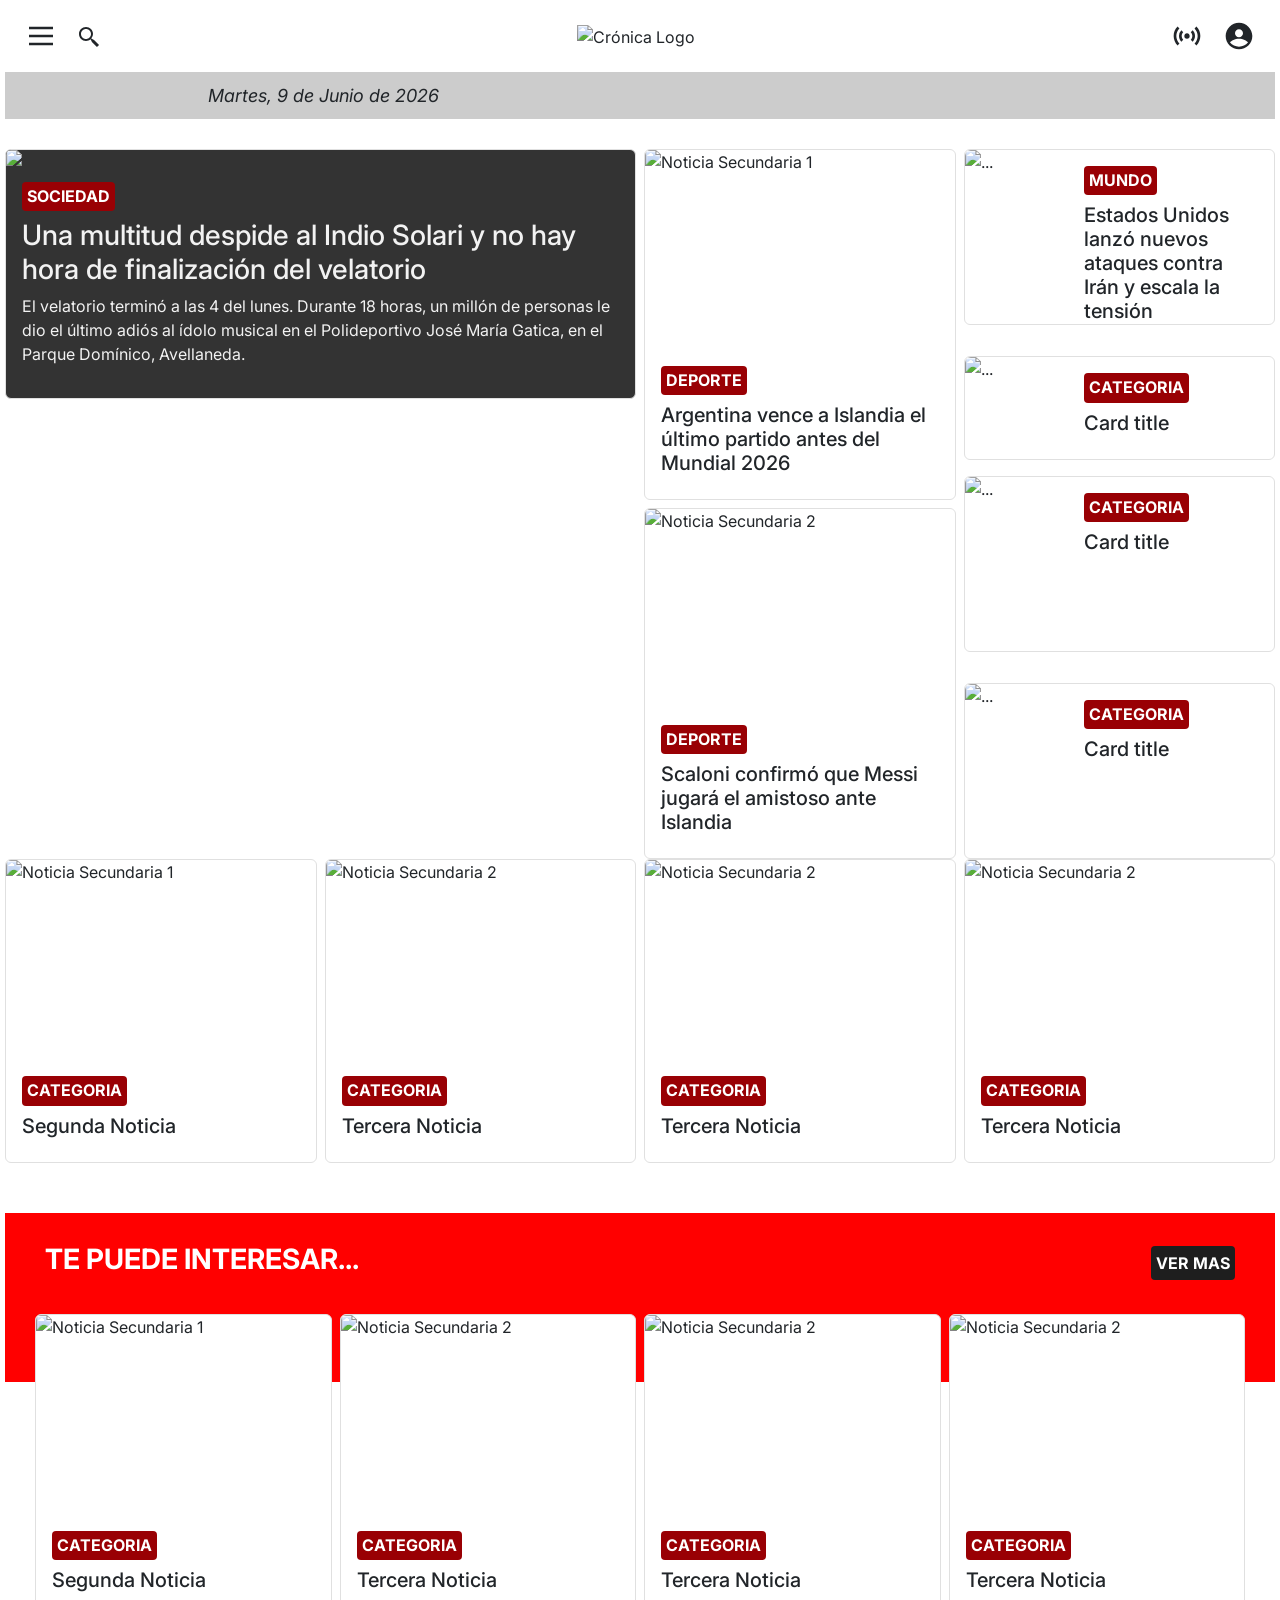
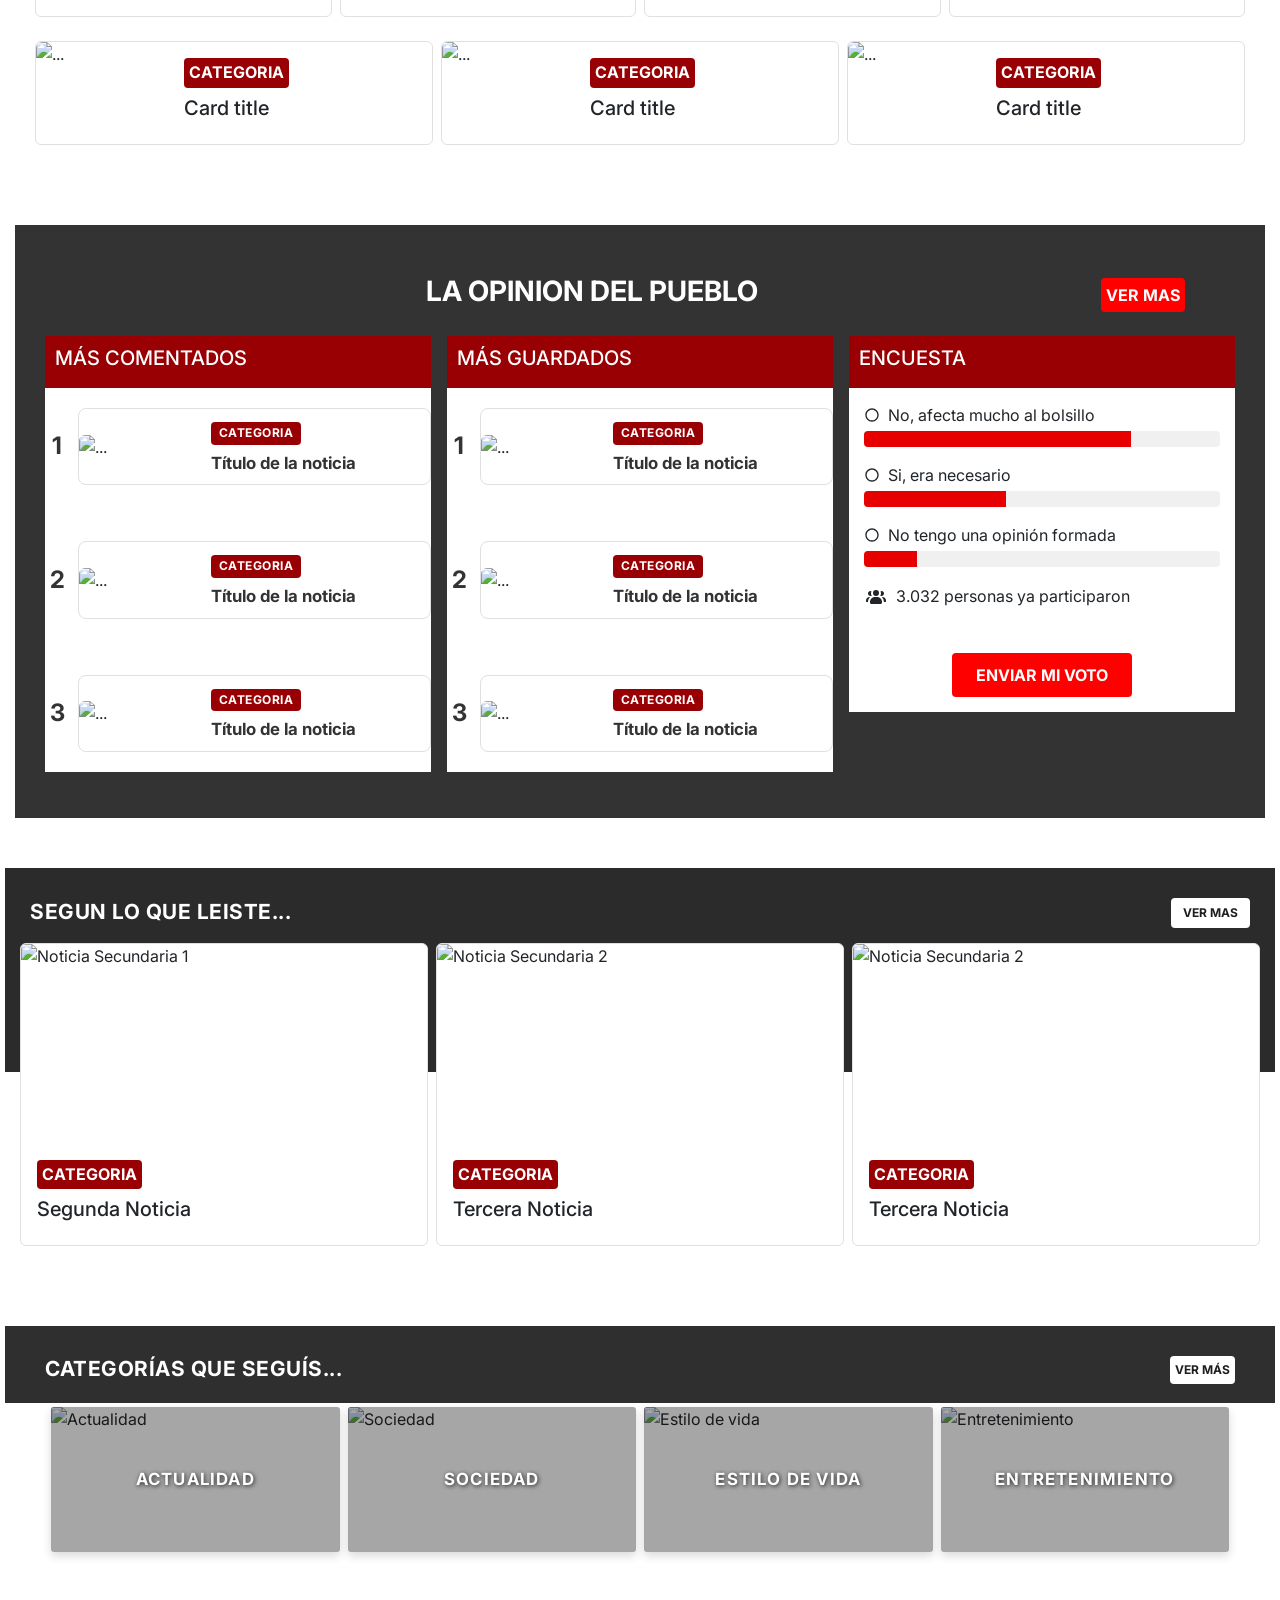
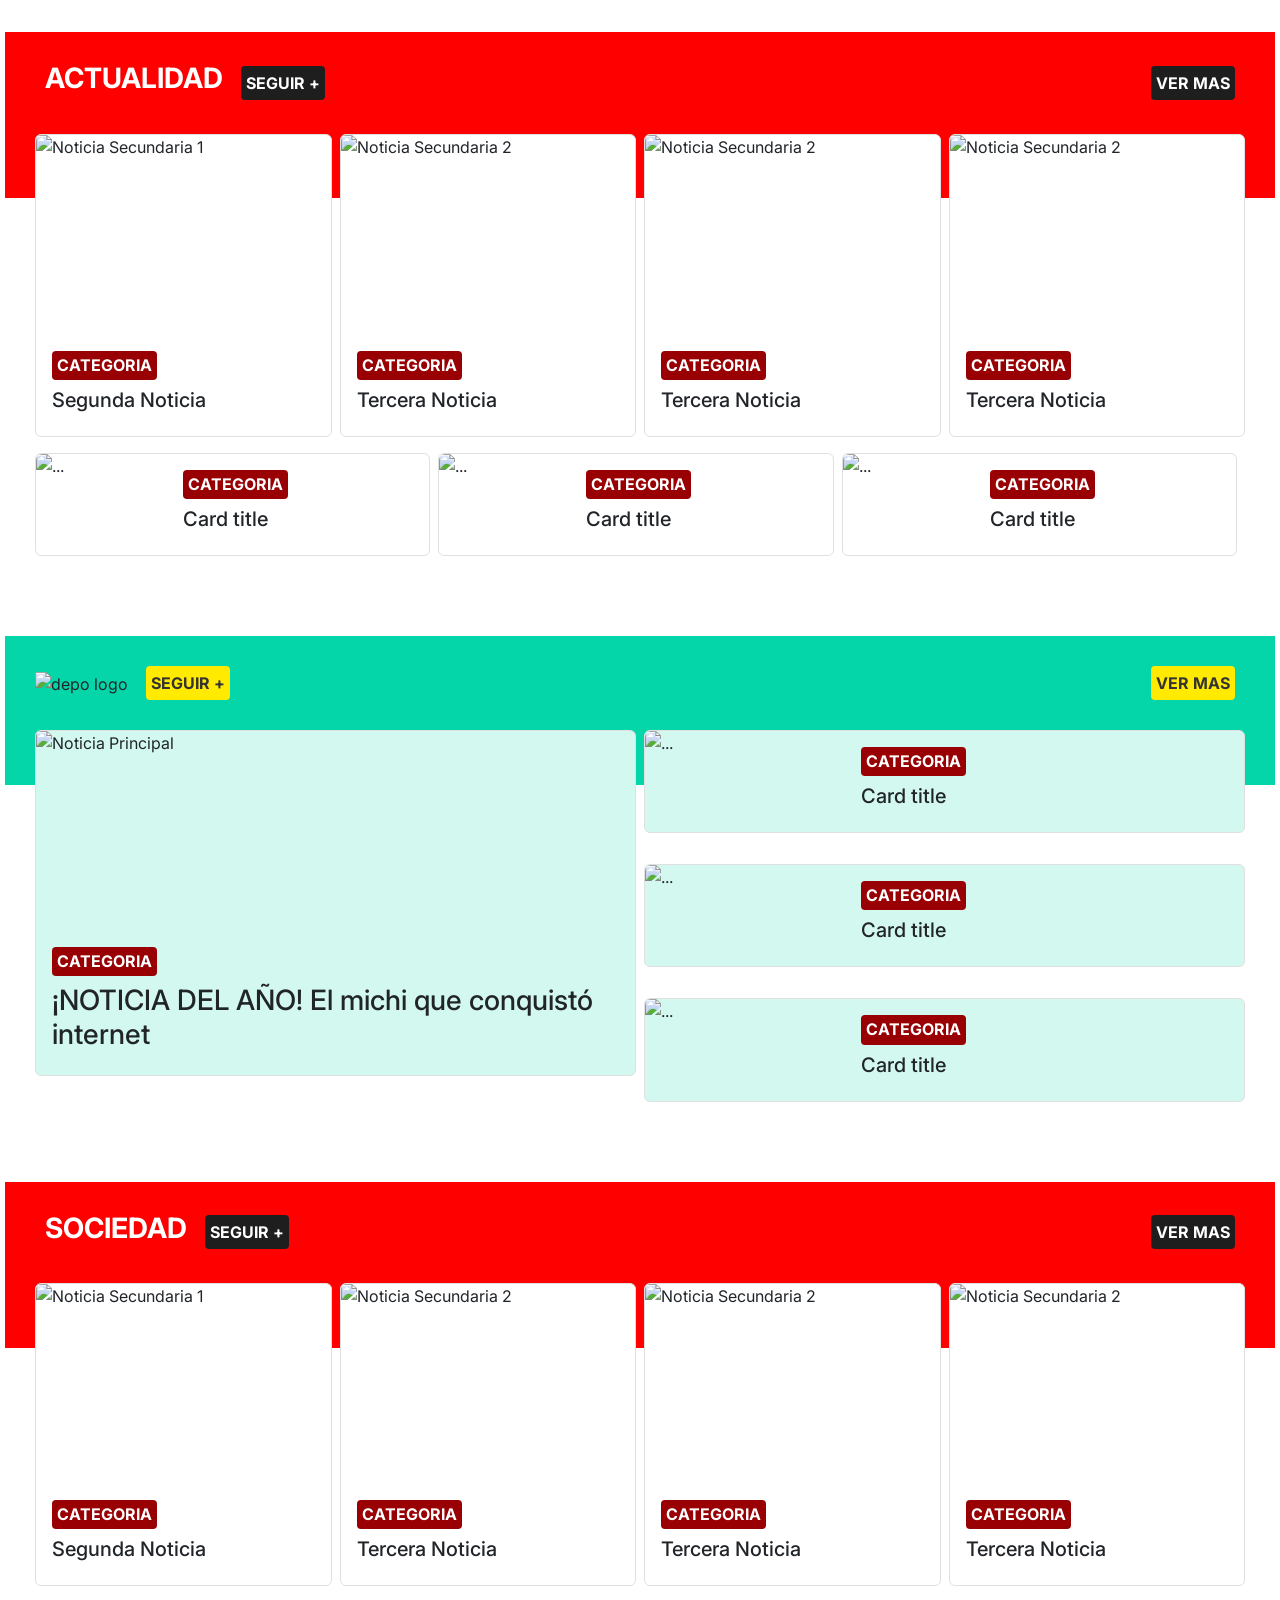
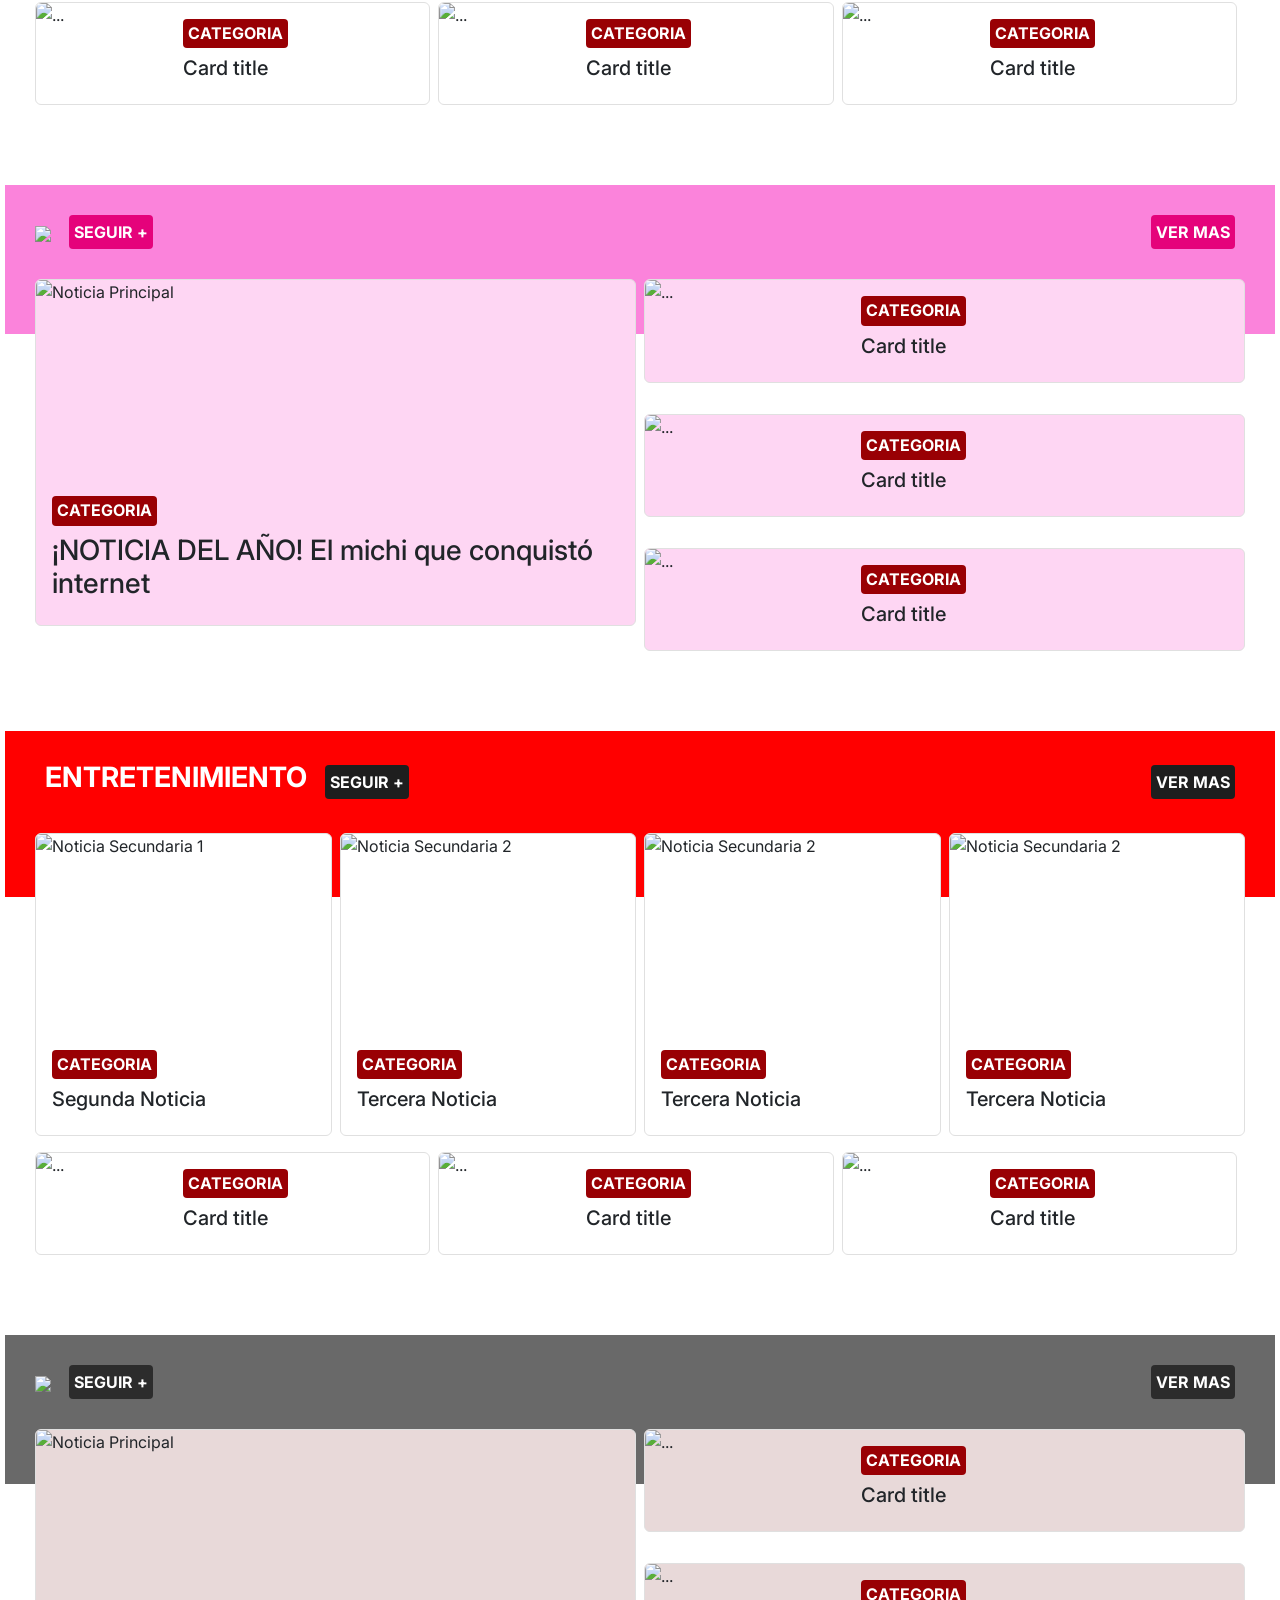
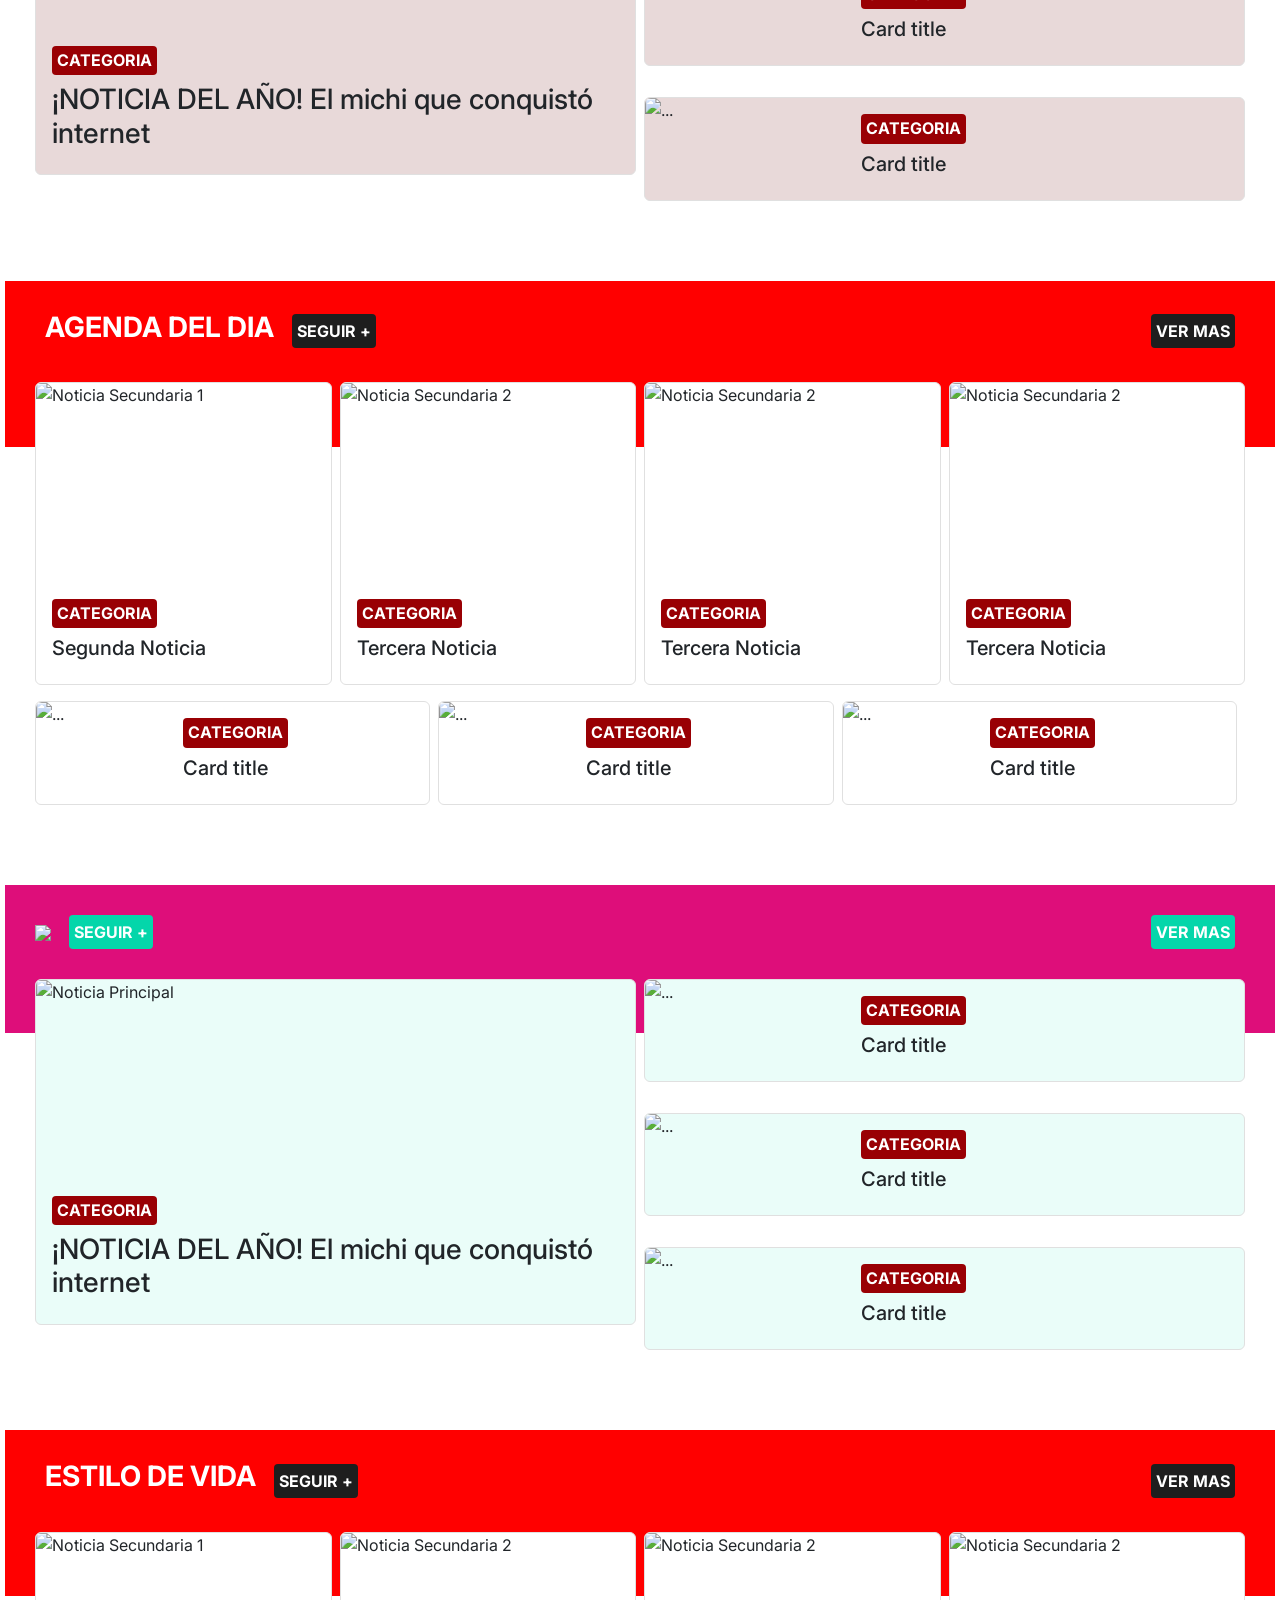
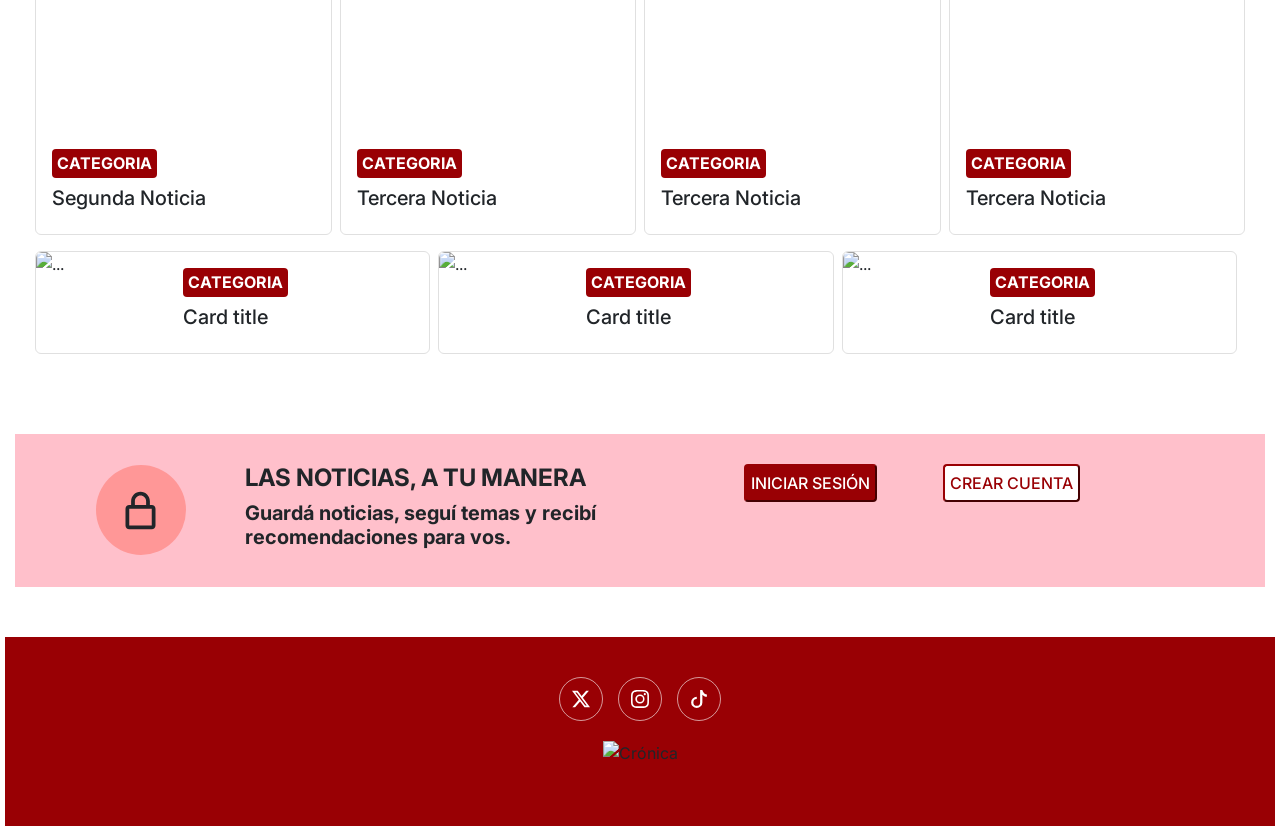
==== commit f372f0e3: "estados botones + pop up" ====
--- a/indexlog.html
+++ b/indexlog.html
@@ -1626,39 +1626,34 @@
     </section>
     </main>
 
-    <footer>
-        <ul>
-            <li class="logofooter">
-                <img src="https://www.cronica.com.ar/files/image/1528/1528933/6977efb94fb8c.png" alt="logo cronica">
+    <footer class="footer-centrado">
+        <ul class="social-icons-container">
+            <li class="redes-sociales">
+                <a href="#" target="_blank" aria-label="Twitter">
+                    <svg xmlns="http://www.w3.org/2000/svg" width="24" height="24" fill="white" class="bi bi-twitter-x" viewBox="0 0 16 16">
+                        <path d="M12.6.75h2.454l-5.36 6.142L16 15.25h-4.937l-3.867-5.07-4.425 5.07H.316l5.733-6.57L0 .75h5.063l3.495 4.633L12.6.75Zm-.86 13.028h1.36L4.323 2.145H2.865z"/>
+                    </svg>
+                </a>
             </li>
-            <div class="redes">
-            <li>
-                <svg xmlns="http://www.w3.org/2000/svg" width="24" height="24" fill="white" class="bi bi-facebook" viewBox="0 0 16 16">
-                <path d="M16 8.049c0-4.446-3.582-8.05-8-8.05C3.58 0-.002 3.603-.002 8.05c0 4.017 2.926 7.347 6.75 7.951v-5.625h-2.03V8.05H6.75V6.275c0-2.017 1.195-3.131 3.022-3.131.876 0 1.791.157 1.791.157v1.98h-1.009c-.993 0-1.303.621-1.303 1.258v1.51h2.218l-.354 2.326H9.25V16c3.824-.604 6.75-3.934 6.75-7.951"/>
-                </svg>
+            <li class="redes-sociales">
+                <a href="#" target="_blank" aria-label="Instagram">
+                    <svg xmlns="http://www.w3.org/2000/svg" width="24" height="24" fill="white" class="bi bi-instagram" viewBox="0 0 16 16">
+                        <path d="M8 0C5.829 0 5.556.01 4.703.048 3.85.088 3.269.222 2.76.42a3.9 3.9 0 0 0-1.417.923 3.9 3.9 0 0 0-.923 1.417C.22 3.269.08 3.85.048 4.7.01 5.555 0 5.827 0 8.001c0 2.172.01 2.444.048 3.297.04.852.174 1.433.372 1.942.205.526.478.972.923 1.417.444.445.89.719 1.416.923.51.198 1.09.333 1.942.372C5.555 15.99 5.827 16 8 16s2.444-.01 3.298-.048c.851-.04 1.434-.174 1.943-.372a3.9 3.9 0 0 0 1.416-.923c.445-.445.718-.891.923-1.417.197-.509.332-1.09.372-1.942C15.99 10.445 16 10.173 16 8s-.01-2.445-.048-3.299c-.04-.851-.175-1.433-.372-1.941a3.9 3.9 0 0 0-.923-1.417A3.9 3.9 0 0 0 13.24.42c-.51-.198-1.092-.333-1.943-.372C10.443.01 10.172 0 7.998 0zm-.717 1.442h.718c2.136 0 2.389.007 3.232.046.78.035 1.204.166 1.486.275.373.145.64.319.92.599s.453.546.598.92c.11.281.24.705.275 1.485.039.843.047 1.096.047 3.231s-.008 2.389-.047 3.232c-.035.78-.166 1.203-.275 1.485a2.5 2.5 0 0 1-.599.919c-.28.28-.546.453-.92.598-.28.11-.704.24-1.485.276-.843.038-1.096.047-3.232.047s-2.39-.009-3.233-.047c-.78-.036-1.203-.166-1.485-.276a2.5 2.5 0 0 1-.92-.598 2.5 2.5 0 0 1-.6-.92c-.109-.281-.24-.705-.275-1.485-.038-.843-.046-1.096-.046-3.233s.008-2.388.046-3.231c.036-.78.166-1.204.276-1.486.145-.373.319-.64.599-.92.28-.28.546-.453.92-.598.282-.11.705-.24 1.485-.276.738-.034 1.024-.044 2.515-.045zm4.988 1.328a.96.96 0 1 0 0 1.92.96.96 0 0 0 0-1.92m-4.27 1.122a4.109 4.109 0 1 0 0 8.217 4.109 4.109 0 0 0 0-8.217m0 1.441a2.667 2.667 0 1 1 0 5.334 2.667 2.667 0 0 1 0-5.334"/>
+                    </svg>
+                </a>
             </li>
-            <li>
-                <svg xmlns="http://www.w3.org/2000/svg" width="24" height="24" fill="white" class="bi bi-twitter-x" viewBox="0 0 16 16">
-                <path d="M12.6.75h2.454l-5.36 6.142L16 15.25h-4.937l-3.867-5.07-4.425 5.07H.316l5.733-6.57L0 .75h5.063l3.495 4.633L12.601.75Zm-.86 13.028h1.36L4.323 2.145H2.865z"/>
-                </svg>
+            <li class="redes-sociales">
+                <a href="#" target="_blank" aria-label="TikTok">
+                    <svg xmlns="http://www.w3.org/2000/svg" width="24" height="24" fill="white" class="bi bi-tiktok" viewBox="0 0 16 16">
+                        <path d="M9 0h1.98c.144.715.54 1.617 1.235 2.512C12.895 3.389 13.797 4 15 4v2c-1.753 0-3.07-.814-4-1.829V11a5 5 0 1 1-5-5v2a3 3 0 1 0 3 3z"/>
+                    </svg>
+                </a>
             </li>
-            <li>
-                <svg xmlns="http://www.w3.org/2000/svg" width="24" height="24" fill="white" class="bi bi-instagram" viewBox="0 0 16 16">
-                <path d="M8 0C5.829 0 5.556.01 4.703.048 3.85.088 3.269.222 2.76.42a3.9 3.9 0 0 0-1.417.923A3.9 3.9 0 0 0 .42 2.76C.222 3.268.087 3.85.048 4.7.01 5.555 0 5.827 0 8.001c0 2.172.01 2.444.048 3.297.04.852.174 1.433.372 1.942.205.526.478.972.923 1.417.444.445.89.719 1.416.923.51.198 1.09.333 1.942.372C5.555 15.99 5.827 16 8 16s2.444-.01 3.298-.048c.851-.04 1.434-.174 1.943-.372a3.9 3.9 0 0 0 1.416-.923c.445-.445.718-.891.923-1.417.197-.509.332-1.09.372-1.942C15.99 10.445 16 10.173 16 8s-.01-2.445-.048-3.299c-.04-.851-.175-1.433-.372-1.941a3.9 3.9 0 0 0-.923-1.417A3.9 3.9 0 0 0 13.24.42c-.51-.198-1.092-.333-1.943-.372C10.443.01 10.172 0 7.998 0zm-.717 1.442h.718c2.136 0 2.389.007 3.232.046.78.035 1.204.166 1.486.275.373.145.64.319.92.599s.453.546.598.92c.11.281.24.705.275 1.485.039.843.047 1.096.047 3.231s-.008 2.389-.047 3.232c-.035.78-.166 1.203-.275 1.485a2.5 2.5 0 0 1-.599.919c-.28.28-.546.453-.92.598-.28.11-.704.24-1.485.276-.843.038-1.096.047-3.232.047s-2.39-.009-3.233-.047c-.78-.036-1.203-.166-1.485-.276a2.5 2.5 0 0 1-.92-.598 2.5 2.5 0 0 1-.6-.92c-.109-.281-.24-.705-.275-1.485-.038-.843-.046-1.096-.046-3.233s.008-2.388.046-3.231c.036-.78.166-1.204.276-1.486.145-.373.319-.64.599-.92s.546-.453.92-.598c.282-.11.705-.24 1.485-.276.738-.034 1.024-.044 2.515-.045zm4.988 1.328a.96.96 0 1 0 0 1.92.96.96 0 0 0 0-1.92m-4.27 1.122a4.109 4.109 0 1 0 0 8.217 4.109 4.109 0 0 0 0-8.217m0 1.441a2.667 2.667 0 1 1 0 5.334 2.667 2.667 0 0 1 0-5.334"/>
-                </svg>
-            </li>
-            <li>
-                <svg xmlns="http://www.w3.org/2000/svg" width="24" height="24" fill="white" class="bi bi-youtube" viewBox="0 0 16 16">
-                <path d="M8.051 1.999h.089c.822.003 4.987.033 6.11.335a2.01 2.01 0 0 1 1.415 1.42c.101.38.172.883.22 1.402l.01.104.022.26.008.104c.065.914.073 1.77.074 1.957v.075c-.001.194-.01 1.108-.082 2.06l-.008.105-.009.104c-.05.572-.124 1.14-.235 1.558a2.01 2.01 0 0 1-1.415 1.42c-1.16.312-5.569.334-6.18.335h-.142c-.309 0-1.587-.006-2.927-.052l-.17-.006-.087-.004-.171-.007-.171-.007c-1.11-.049-2.167-.128-2.654-.26a2.01 2.01 0 0 1-1.415-1.419c-.111-.417-.185-.986-.235-1.558L.09 9.82l-.008-.104A31 31 0 0 1 0 7.68v-.123c.002-.215.01-.958.064-1.778l.007-.103.003-.052.008-.104.022-.26.01-.104c.048-.519.119-1.023.22-1.402a2.01 2.01 0 0 1 1.415-1.42c.487-.13 1.544-.21 2.654-.26l.17-.007.172-.006.086-.003.171-.007A100 100 0 0 1 7.858 2zM6.4 5.209v4.818l4.157-2.408z"/>
-                </svg>
-            </li>
-            <li>
-                <svg xmlns="http://www.w3.org/2000/svg" width="24" height="24" fill="white" class="bi bi-tiktok" viewBox="0 0 16 16">
-                <path d="M9 0h1.98c.144.715.54 1.617 1.235 2.512C12.895 3.389 13.797 4 15 4v2c-1.753 0-3.07-.814-4-1.829V11a5 5 0 1 1-5-5v2a3 3 0 1 0 3 3z"/>
-                </svg>
-            </li>
-            </div>
         </ul>
+
+        <div class="logo-container">
+            <img src="https://upload.wikimedia.org/wikipedia/commons/thumb/0/07/Cr%C3%B3nica-logo.svg/1280px-Cr%C3%B3nica-logo.svg.png" alt="Crónica">
+        </div>
     </footer>
 
     <div id="menuPopup" class="menuPopup">
@@ -1690,6 +1685,22 @@
 
     </ul>
 </div>
+
+    <div id="popupExito" class="popup-container">
+        <div class="popup-contenido">
+            <span id="cerrarPopup" class="popup-cerrar">&times;</span>
+            <div class="popup-icono">
+                <svg width="64" height="64" fill="#28a745" viewBox="0 0 24 24">
+                    <path d="M12 2C6.48 2 2 6.48 2 12s4.48 10 10 10 10-4.48 10-10S17.52 2 12 2zm-2 15l-5-5 1.41-1.41L10 14.17l7.59-7.59L19 8l-9 9z"/>
+                </svg>
+            </div>
+            <h2>¡Cuenta creada con éxito!</h2>
+            <p>Hola <span id="nombreUsuarioPopup" style="font-weight: bold; color: #990004;"></span>, nos alegra tenerte con nosotros. Ya podés disfrutar de todo nuestro contenido personalizado.</p>
+            <button id="botonAceptarPopup" class="btn-aceptar">Comenzar a leer</button>
+        </div>
+    </div>
+
+    <script src="indexlog.js"></script>
     <script src="script.js"></script>
     <script src="https://cdn.jsdelivr.net/npm/bootstrap@5.3.3/dist/js/bootstrap.bundle.min.js" integrity="sha384-YvpcrYf0tY3lHB60NNkmXc5s9fDVZLESaAA55NDzOxhy9GkcIdslK1eN7N6jIeHz" crossorigin="anonymous"></script>
 </body>
--- a/stylelog.css
+++ b/stylelog.css
@@ -42,6 +42,11 @@
 .headerIzq, 
 .headerDer {
     gap: 20px;
+}
+
+.headerIzq a:hover, 
+.headerDer a:hover {
+    color: #990004;
 }
 
 .headerCentro {
@@ -661,30 +666,93 @@
     z-index: 2;
 }
 /* ==========================================================================
-   7. FOOTER
+   FOOTER REDES ARRIBA / LOGO ABAJO - CENTRADO EN TODO DISPOSITIVO
    ========================================================================== */
-footer {
-    background-color: #990004;
-    padding: 50px 10px;
-}
-
-footer ul {
-    display: flex;
-    align-items: center;
-    list-style: none;
-    margin: 0 50px;
+footer.footer-centrado {
+    background-color: #990004 ;
+    padding: 40px 20px ;
+    width: 100% ;
+    box-sizing: border-box ;
+    
+    /* Centramos todo en vertical */
+    display: flex ;
+    flex-direction: column ;
+    align-items: center ;
+    justify-content: center ;
+    gap: 20px ; /* Separación justa entre redes y logo */
+}
+
+/* 1. Contenedor de iconos de redes (Siempre horizontal y centrado) */
+.social-icons-container {
+    display: flex ;
+    justify-content: center ;
+    align-items: center ;
+    gap: 15px ; /* Espacio entre circulitos */
+    list-style: none ;
+    margin: 0 ;
+    padding: 0 ;
+    width: auto ; /* Evita que ocupe el 100% */
+}
+
+/* Círculos de las redes sociales */
+.social-icons-container li.redes-sociales {
+    list-style: none ;
+    width: 44px ;
+    height: 44px ;
+    display: flex ;
+    justify-content: center ;
+    align-items: center ;
+    margin: 0 ;
+    padding: 0 ;
+    box-sizing: border-box ;
+    
+    border: 1.5px solid rgba(255, 255, 255, 0.6) ;
+    border-radius: 50% ;
+    background-color: transparent ;
+    transition: all 0.25s ease-in-out ;
+}
+
+/* Efecto hover */
+.social-icons-container li.redes-sociales:hover {
+    background-color: rgba(255, 255, 255, 0.15) ;
+    border-color: #ffffff ;
+    transform: translateY(-3px) ;
+}
+
+.social-icons-container li.redes-sociales a {
+    display: flex ;
+    justify-content: center ;
+    align-items: center ;
+    width: 100% ;
+    height: 100% ;
+}
+
+/* Asegurar que los SVG queden centrados y blancos */
+.social-icons-container li.redes-sociales svg {
+    fill: #ffffff ;
+    width: 18px ;
+    height: 18px ;
+    display: block ;
+    margin: 0 ;
+}
+
+/* 2. Contenedor del Logo (Centrado) */
+.logo-container {
+    display: flex ;
+    justify-content: center ;
+    align-items: center ;
+    width: 100% ;
+    margin: 0 ;
     padding: 0;
 }
 
-.logofooter {
-    margin-right: auto;
-}
-
-footer ul li:not(.logofooter) {
-    width: 48px;
-    display: flex;
-    justify-content: center;
-    align-items: center;
+/* AQUÍ ESTABA EL ERROR: Forzamos el ancho y el alto de la imagen del logo */
+.logo-container img {
+    height: 45px;       /* Altura fija para que no se estire */
+    width: auto;         /* Proporción automática */
+    max-width: 180px;    /* Límite de ancho para que no rompa */
+    display: block;
+    margin: 0 auto;      /* Centrado físico de la imagen */
 }
 
 .menuPopup{
@@ -754,6 +822,95 @@
     font-size: 2rem;
     cursor: pointer;
     z-index: 10000;
+}
+
+/* ==========================================================================
+   POP-UP REGISTRO EXITOSO
+   ========================================================================== */
+.popup-container {
+    display: none; /* Oculto por defecto */
+    position: fixed;
+    z-index: 2000; /* Asegurar que quede por encima de todo, incluso del menú popup */
+    left: 0;
+    top: 0;
+    width: 100%;
+    height: 100%;
+    background-color: rgba(0, 0, 0, 0.6); /* Fondo desenfocado/oscuro */
+    backdrop-filter: blur(3px);
+    justify-content: center;
+    align-items: center;
+}
+
+.popup-contenido {
+    background-color: #fff;
+    padding: 30px;
+    border-radius: 12px;
+    width: 90%;
+    max-width: 450px;
+    text-align: center;
+    position: relative;
+    box-shadow: 0 10px 25px rgba(0, 0, 0, 0.3);
+    animation: aparecerPopup 0.3s ease-out;
+}
+
+@keyframes aparecerPopup {
+    from {
+        transform: scale(0.8);
+        opacity: 0;
+    }
+    to {
+        transform: scale(1);
+        opacity: 1;
+    }
+}
+
+.popup-cerrar {
+    position: absolute;
+    top: 15px;
+    right: 20px;
+    font-size: 28px;
+    font-weight: bold;
+    color: #aaa;
+    cursor: pointer;
+    transition: color 0.2s;
+}
+
+.popup-cerrar:hover {
+    color: #333;
+}
+
+.popup-icono {
+    margin-bottom: 15px;
+}
+
+.popup-contenido h2 {
+    font-size: 1.6rem;
+    font-weight: bold;
+    color: #333;
+    margin-bottom: 10px;
+}
+
+.popup-contenido p {
+    font-size: 1rem;
+    color: #666;
+    line-height: 1.5;
+    margin-bottom: 20px;
+}
+
+.btn-aceptar {
+    background-color: #990004; /* Color rojo de tu identidad de marca */
+    color: white;
+    border: none;
+    padding: 10px 24px;
+    font-size: 1rem;
+    font-weight: bold;
+    border-radius: 6px;
+    cursor: pointer;
+    transition: background-color 0.2s;
+}
+
+.btn-aceptar:hover {
+    background-color: #cc0006;
 }
 
 /* ==========================================================================
@@ -1013,40 +1170,23 @@
     margin: 0;
 }
 
-footer {
-        padding: 30px 10px;
-    }
-
-    footer ul {
-        flex-direction: column-reverse;
-        justify-content: center;
-        align-items: center;
-        margin: 0;
-        gap: 25px;
-    }
-
-   .redes {
-        display: flex;          /* Activamos Flexbox para alinear en fila */
-        flex-direction: row;    /* Forzamos a que se queden en una fila horizontal */
-        justify-content: center;
-        align-items: center;
-        gap: 25px;              /* Separación horizontal entre cada icono */
-    }
-
-    .logofooter {
-        margin-right: 0;
-    }
-
-    .logofooter img {
-        width: 180px;
-    }
-
-    footer ul li:not(.logofooter) {
-        width: auto;
-    }
-
-    footer ul li:not(.logofooter) svg {
-        width: 24px;
-        height: 24px;
+footer.footer-centrado {
+        padding: 30px 15px ;
+        gap: 15px ;
+    }
+
+    .social-icons-container li.redes-sociales {
+        width: 38px ;
+        height: 38px ;
+    }
+
+    .social-icons-container li.redes-sociales svg {
+        width: 15px ;
+        height: 15px ;
+    }
+
+    .logo-container img {
+        height: 35px ;    /* Un poquito más chico en mobile */
+        max-width: 140px ;
     }
 }
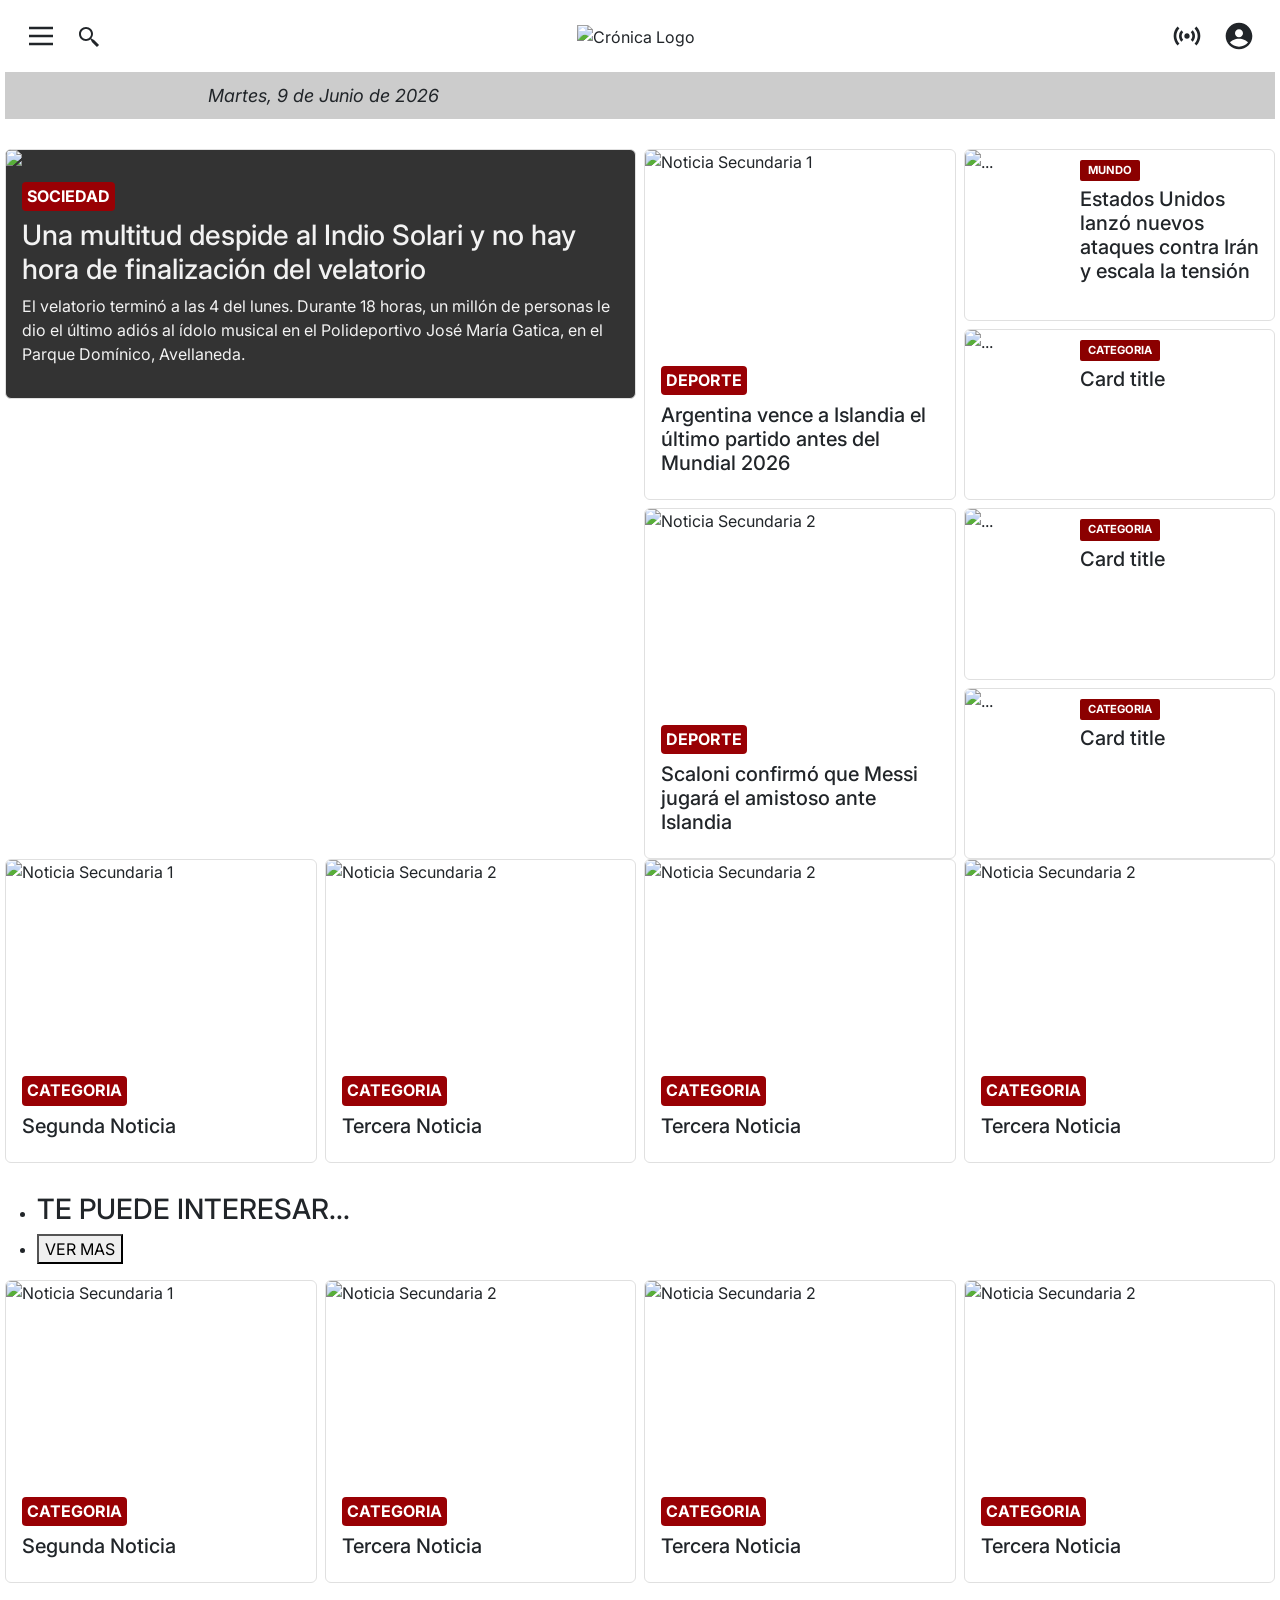
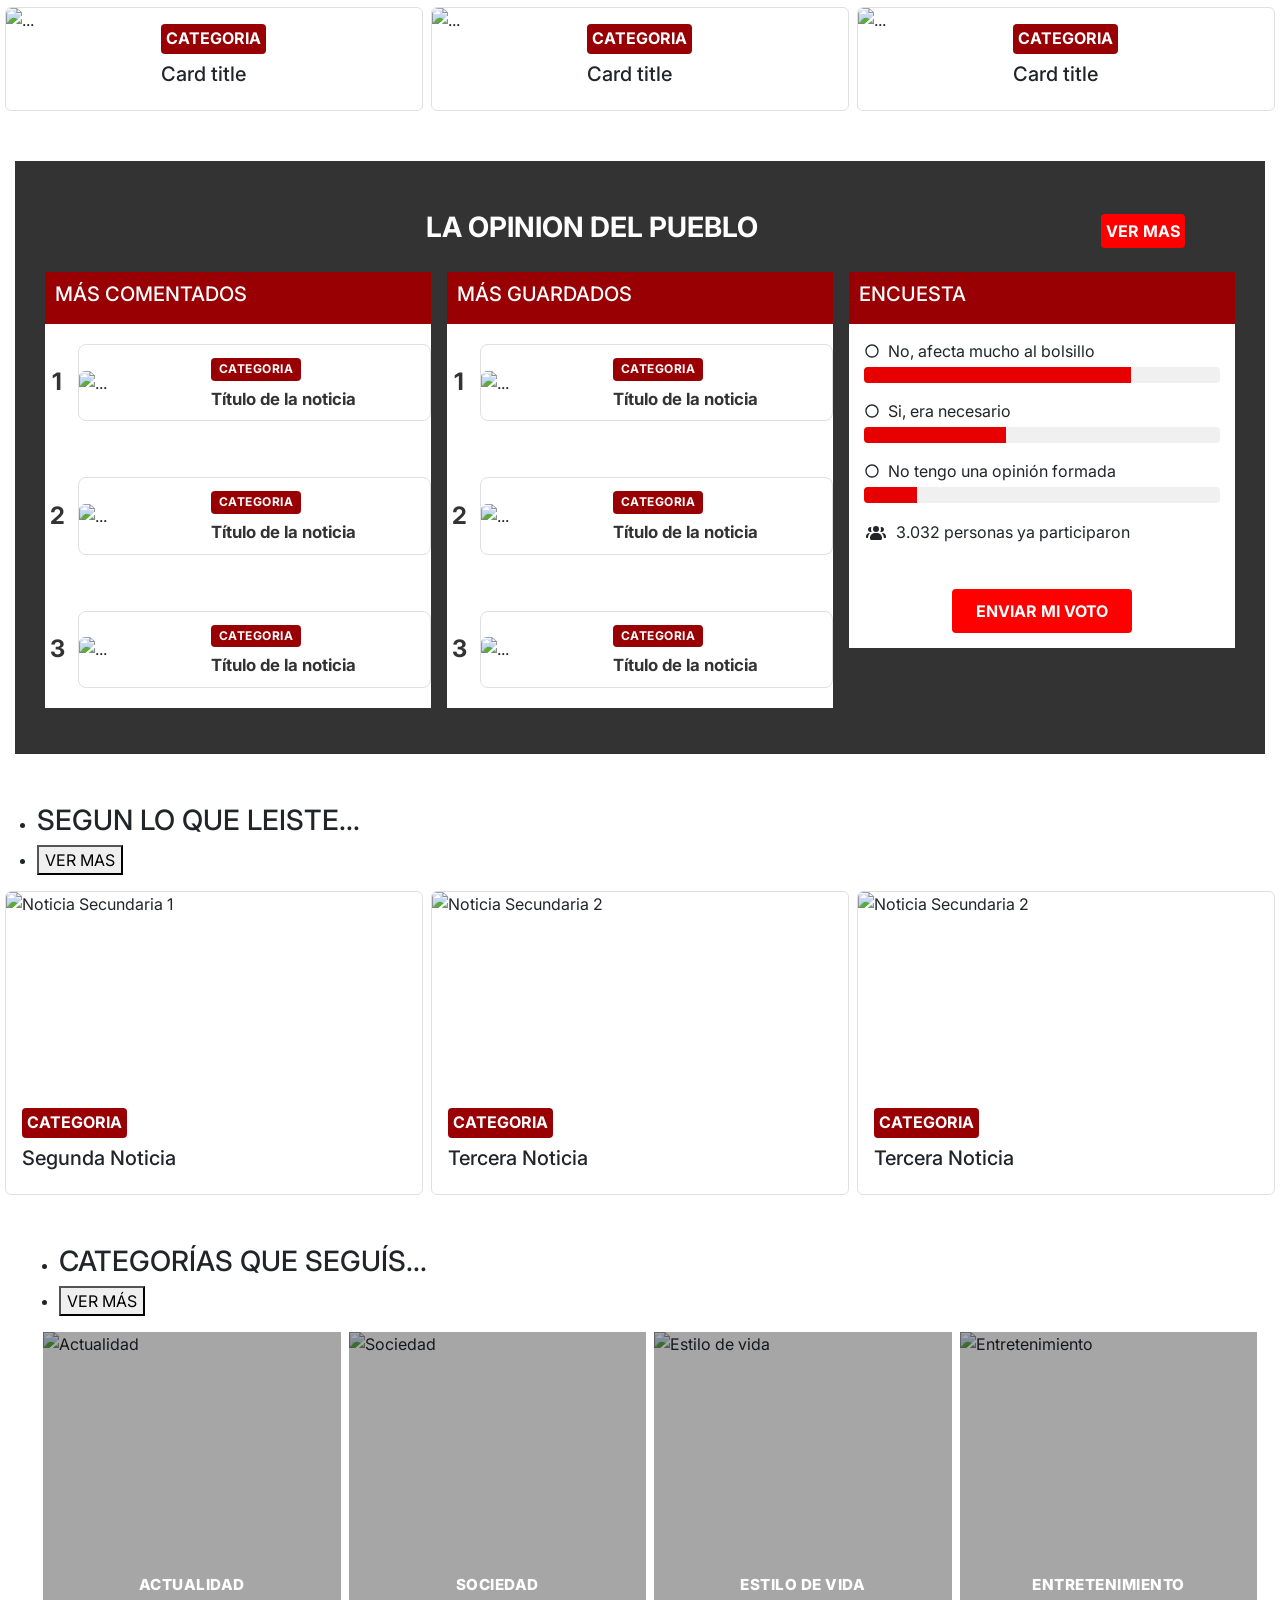
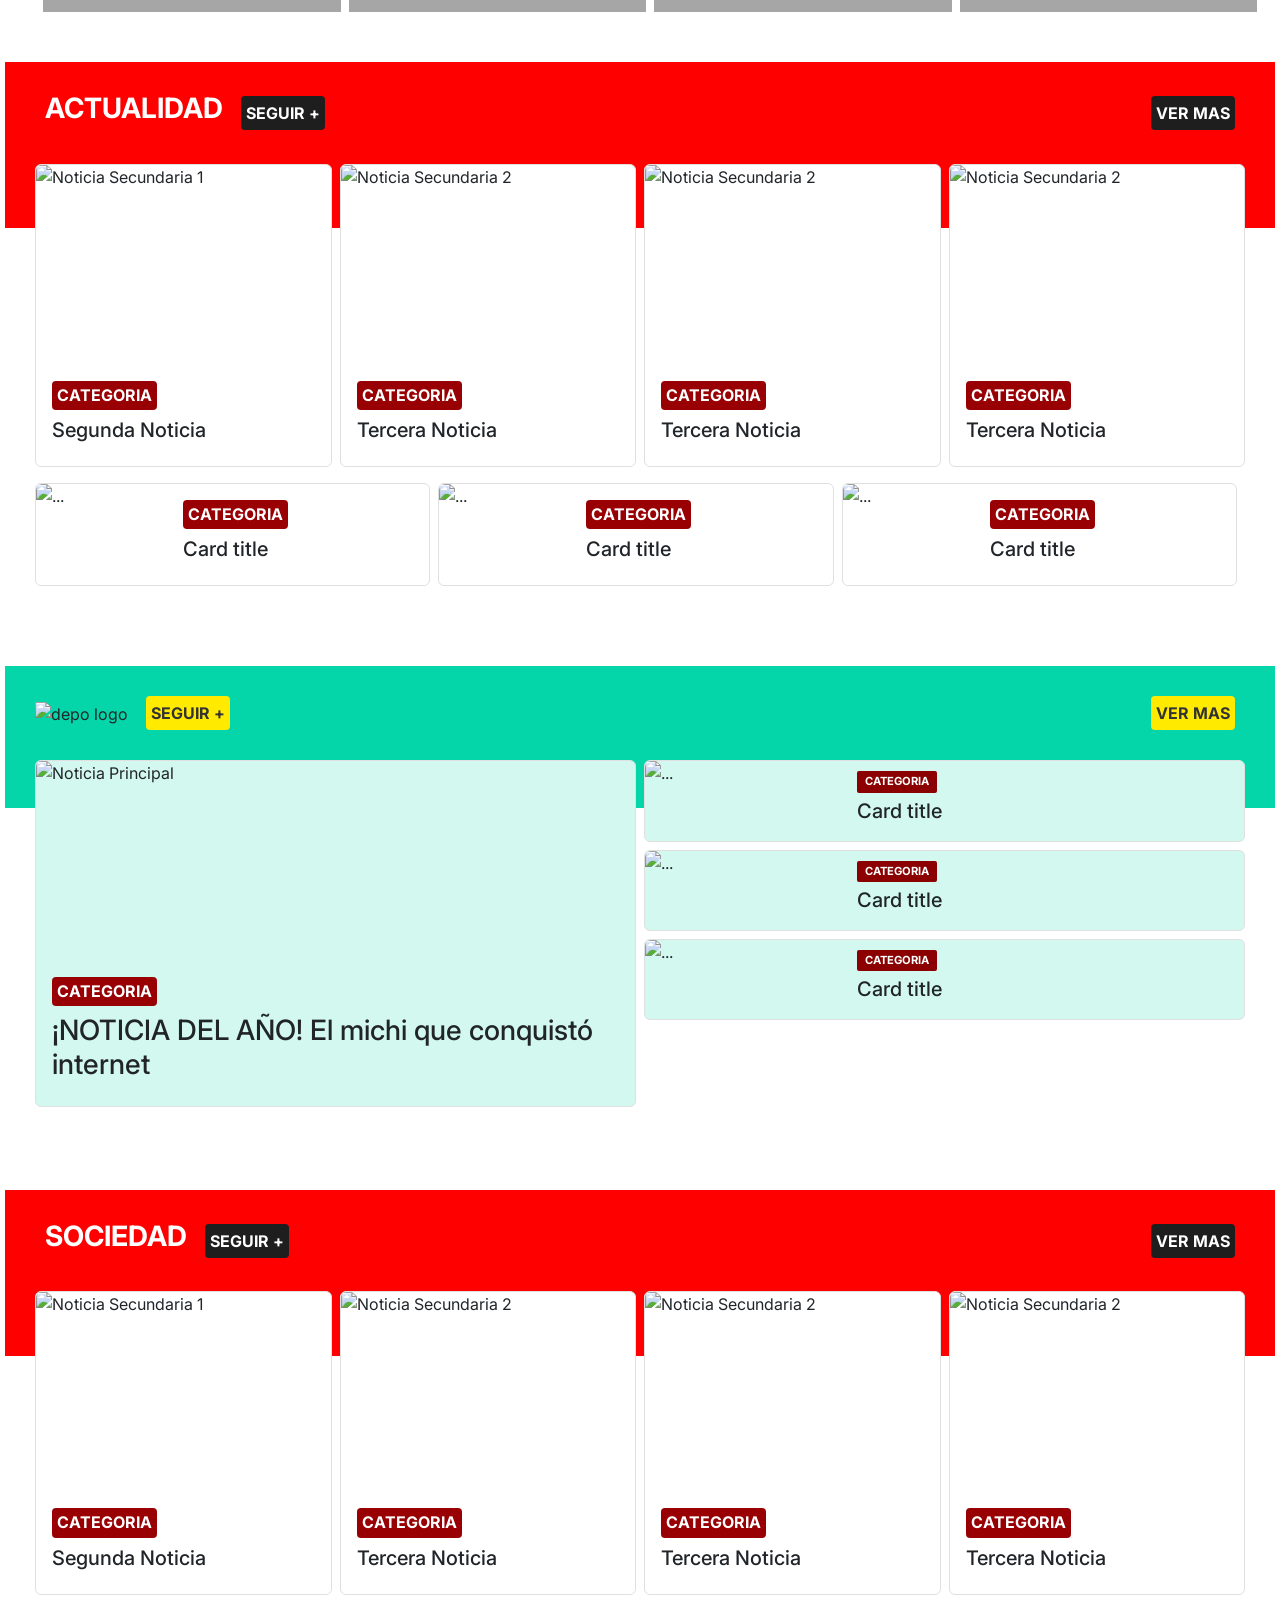
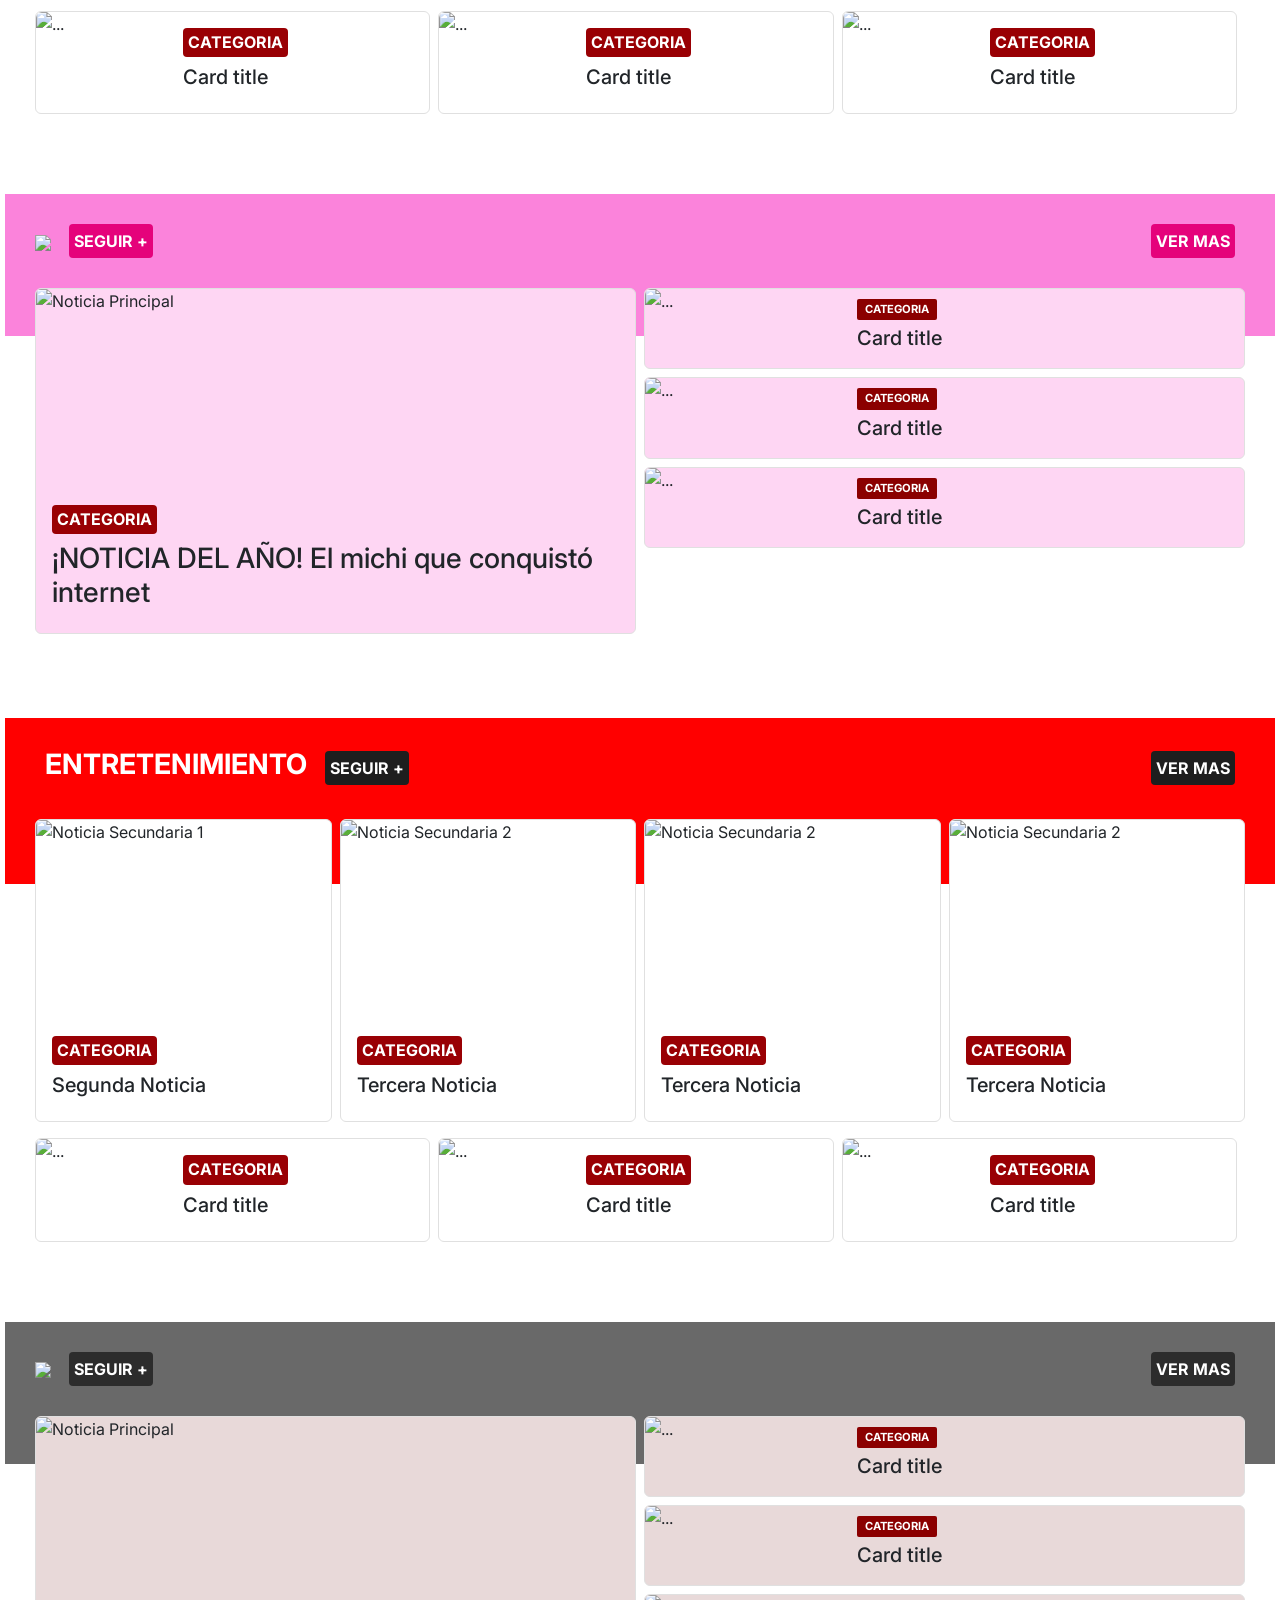
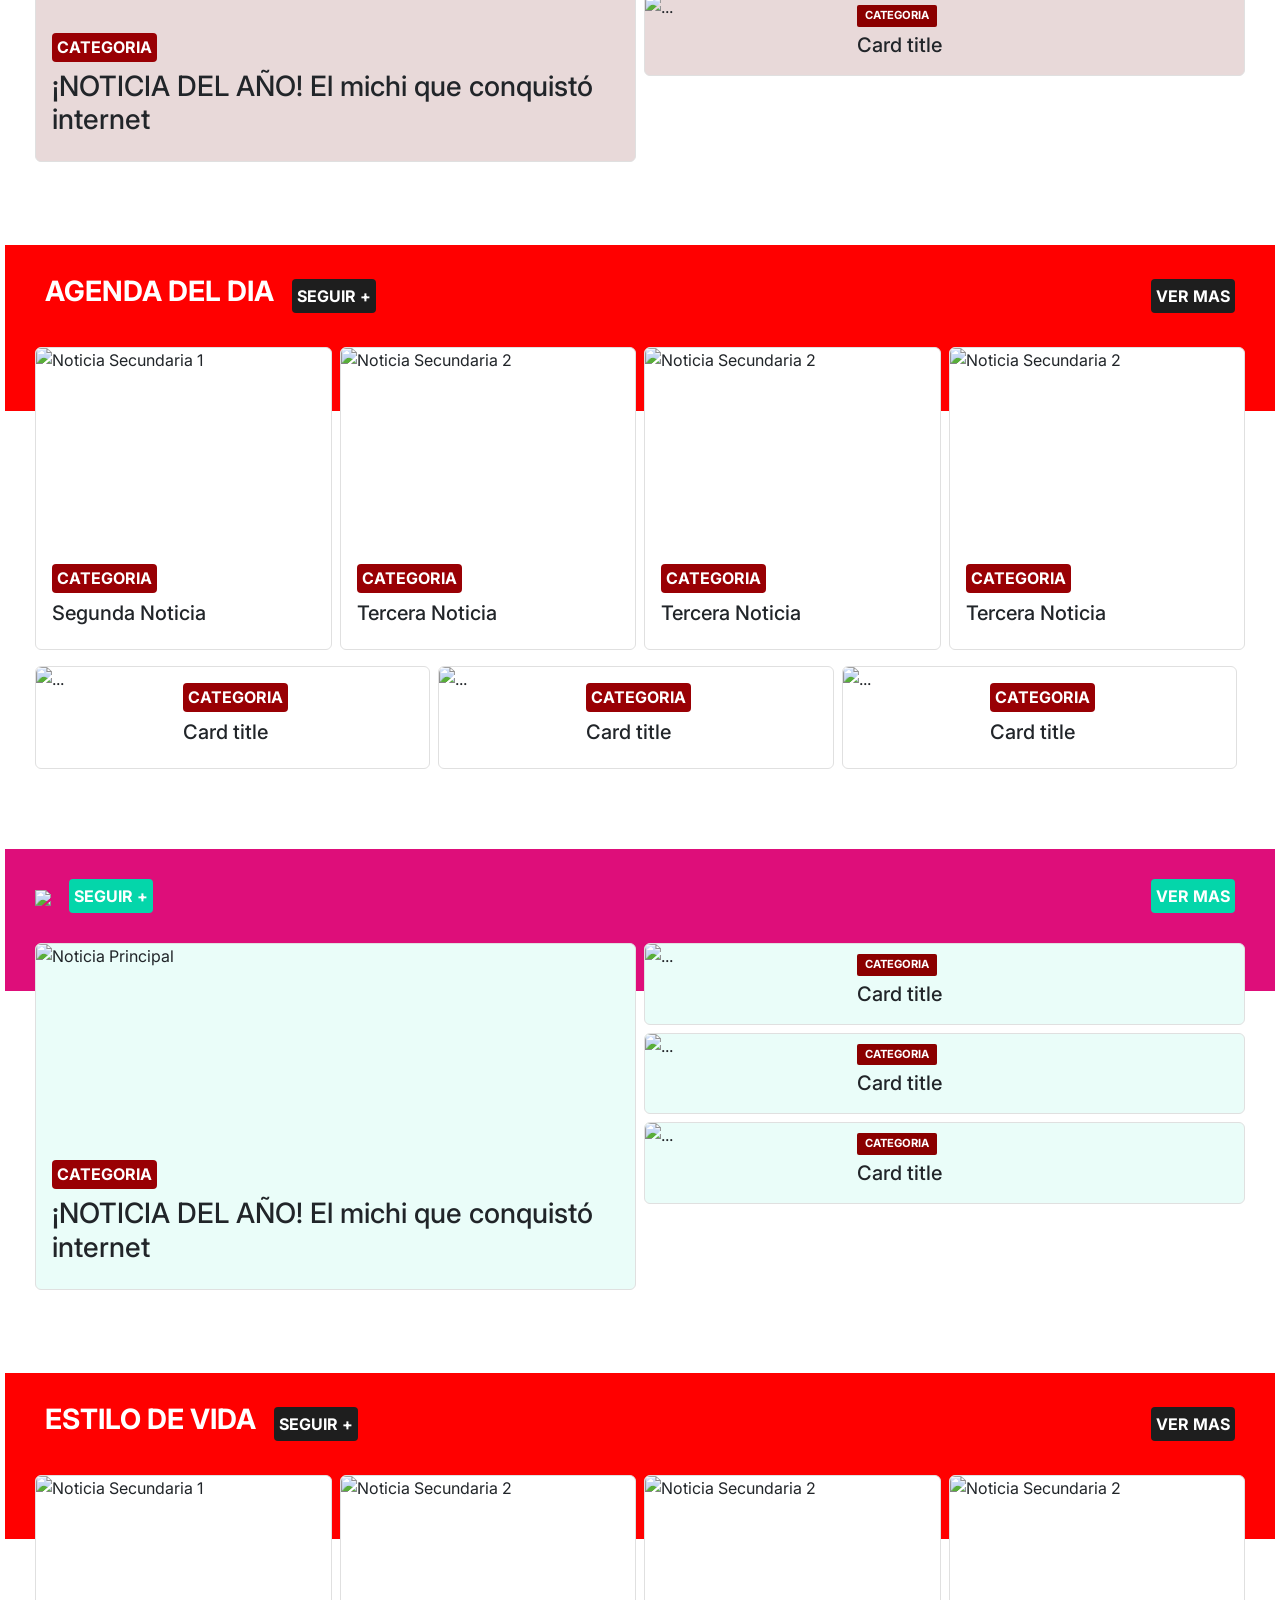
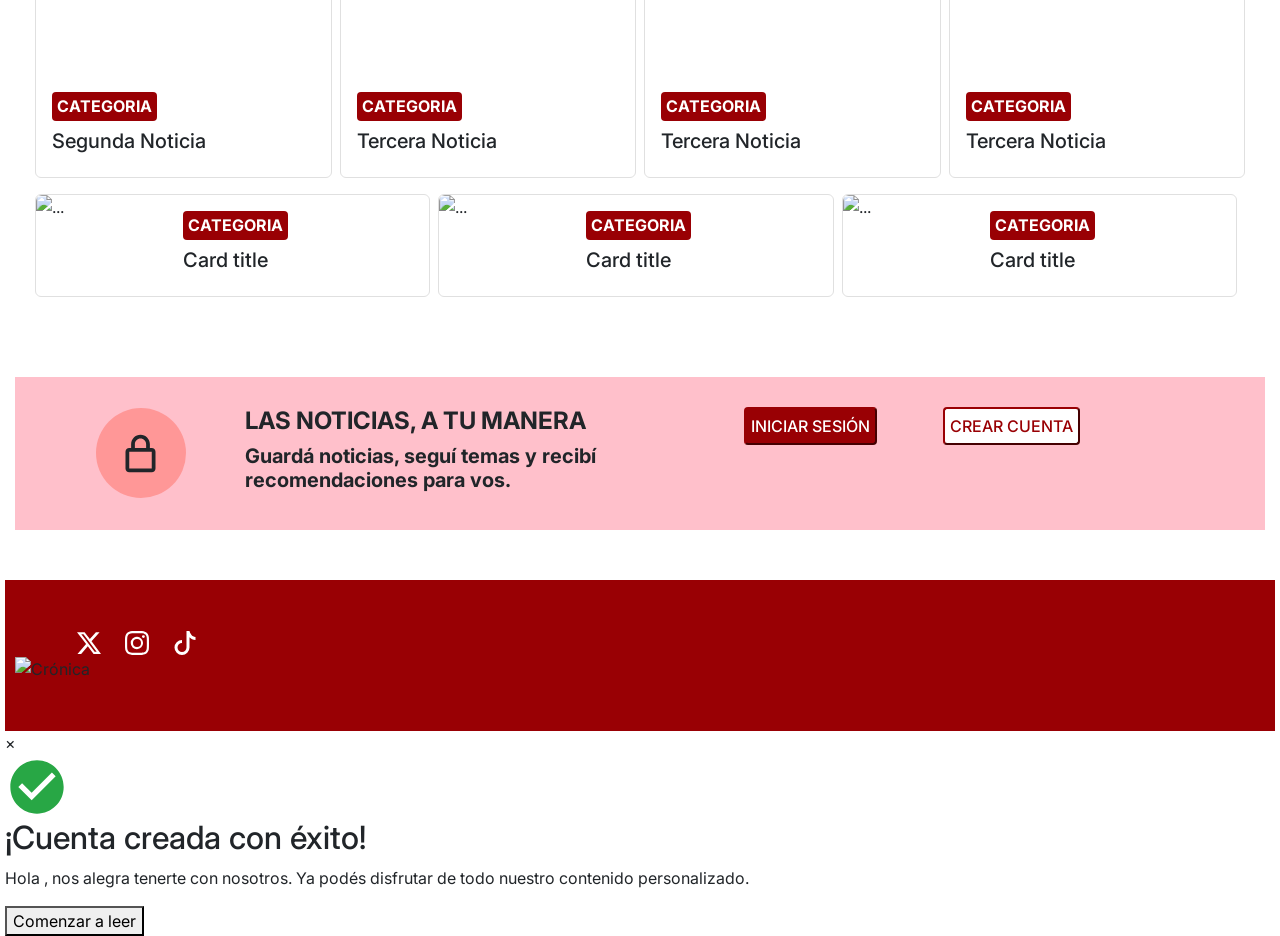
==== commit 1d4a4e4a: "noticias home" ====
--- a/indexlog.html
+++ b/indexlog.html
@@ -4,8 +4,127 @@
     <meta charset="UTF-8">
     <meta name="viewport" content="width=device-width, initial-scale=1.0">
     <link href="https://cdn.jsdelivr.net/npm/bootstrap@5.3.3/dist/css/bootstrap.min.css" rel="stylesheet" integrity="sha384-QWTKZyjpPEjISv5WaRU9OFeRpok6YctnYmDr5pNlyT2bRjXh0JMhjY6hW+ALEwIH" crossorigin="anonymous">
-    <link rel="stylesheet" href="stylelog.css">
+    <link rel="stylesheet" href="style.css">
     <title>Crónica - Firme junto al pueblo</title>
+    <!-- Acá seguramente tenés tus links de Bootstrap y el título de la página -->
+    <meta charset="UTF-8">
+    <title>Diario Crónica</title>
+    <!-- 👇 PEGÁ ESTO JUSTO ACÁ, ANTES DE </head> 👇 -->
+    <style>
+/* ==========================================
+   ESTRUCTURA DE LA COLUMNA DERECHA
+   ========================================== */
+
+/* Contenedor principal: distribuye las 4 tarjetas por igual */
+.noticiasDerecha {
+    display: grid;
+    grid-template-rows: repeat(4, 1fr);
+    gap: 8px;                           
+}
+
+/* Enlace de la segunda tarjeta */
+.noticiasDerecha > a {
+    display: contents; 
+    text-decoration: none;
+}
+
+/* Las tarjetas */
+.noticiasDerecha .card {
+    display: flex;
+    flex-direction: row;
+    height: 100%;       
+    margin: 0 !important; 
+    overflow: hidden !important; /* Esquinas redondeadas perfectas */
+    border: 1px solid #e0e0e0;
+}
+
+/* ==========================================
+   CORRECCIÓN DE IMÁGENES (Sin huecos blancos)
+   ========================================== */
+
+/* Forzar a que la fila interna use todo el alto y estire la columna de la foto */
+.noticiasDerecha .card .row {
+    margin: 0 !important;
+    padding: 0 !important;
+    width: 100%;
+    height: 100%;
+    align-items: stretch; 
+}
+
+/* Limpiar el espacio (padding) de Bootstrap en la columna de la foto */
+.noticiasDerecha .card .col-4 {
+    padding: 0 !important;
+    margin: 0 !important;
+    height: 100%;
+}
+
+/* Hacer que la imagen se pegue arriba y ocupe el 100% de la tarjeta */
+.noticiasDerecha .card img {
+    display: block !important;
+    width: 100% !important;
+    height: 100% !important;
+    object-fit: cover; 
+    margin: 0 !important;
+}
+
+/* ==========================================
+   TEXTO Y PUNTOS SUSPENSIVOS
+   ========================================== */
+
+/* Contenedor del texto (columna derecha de la tarjeta) */
+.noticiasDerecha .card .col-8 {
+    padding: 0 !important;
+    margin: 0 !important;
+    height: 100%;
+}
+
+.noticiasDerecha .card-body {
+    height: 100%;
+    padding: 8px 12px !important;
+    display: flex;
+    flex-direction: column;
+    justify-content: center;
+    overflow: hidden;
+}
+
+/* Título de categoría (ej: MUNDO) */
+.noticiasDerecha .card-body h6 {
+    font-size: 0.7rem;
+    font-weight: bold;
+    margin-bottom: 2px;
+    white-space: nowrap;
+    overflow: hidden;
+    text-overflow: ellipsis;
+}
+
+/* 1. EL CONTENEDOR DE TEXTO: Fuerza a todo a ir arriba */
+.noticiasDerecha .card-body {
+    height: 100%;
+    padding: 10px 12px !important;
+    display: flex;
+    flex-direction: column;
+    justify-content: flex-start; /* Sigue empujando todo hacia arriba */
+    align-items: flex-start;     /* 👈 CLAVE: Obliga a TODOS sus hijos (categoría y título) a alinearse a la izquierda y medir solo su ancho natural */
+    overflow: hidden;
+}
+
+/* 2. LA CATEGORÍA: Ahora se acorta horizontalmente de forma segura */
+.noticiasDerecha .card-body h6 {
+    background-color: #8b0000; /* Color bordó */
+    color: white;          
+    font-size: 0.7rem;     
+    font-weight: bold;
+    text-transform: uppercase;
+    padding: 4px 8px;      /* Alto y ancho interno para que respire */
+    border-radius: 2px;    
+    margin-bottom: 6px;    
+    margin-top: 0 !important; /* Asegura que se pegue al borde superior */
+    
+    white-space: nowrap;
+    overflow: hidden;
+    text-overflow: ellipsis;
+}
+    </style>
 </head>
 <body>
 
@@ -679,7 +798,7 @@
             <h3>ACTUALIDAD</h3>
                 </li>
                 <li>
-            <button>SEGUIR +</button>
+            <button class="btn-seguir">SEGUIR +</button>
                 </li>
                 <li class="mas">
                     <button >VER MAS</button>
@@ -880,7 +999,7 @@
             <h3>SOCIEDAD</h3>
                 </li>
                 <li>
-            <button>SEGUIR +</button>
+            <button class="btn-seguir">SEGUIR +</button>
                 </li>
                 <li class="mas">
                     <button >VER MAS</button>
@@ -1081,7 +1200,7 @@
             <h3>ENTRETENIMIENTO</h3>
                 </li>
                 <li>
-            <button>SEGUIR +</button>
+            <button class="btn-seguir">SEGUIR +</button>
                 </li>
                 <li class="mas">
                     <button >VER MAS</button>
@@ -1282,7 +1401,7 @@
             <h3>AGENDA DEL DIA</h3>
                 </li>
                 <li>
-            <button>SEGUIR +</button>
+            <button class="btn-seguir">SEGUIR +</button>
                 </li>
                 <li class="mas">
                     <button >VER MAS</button>
@@ -1483,7 +1602,7 @@
             <h3>ESTILO DE VIDA</h3>
                 </li>
                 <li>
-            <button>SEGUIR +</button>
+            <button class="btn-seguir">SEGUIR +</button>
                 </li>
                 <li class="mas">
                     <button >VER MAS</button>
--- a/style.css
+++ b/style.css
@@ -0,0 +1,976 @@
+/* ==========================================================================
+   1. FUENTES Y ESTILOS GLOBALES
+   ========================================================================== */
+@import url('https://fonts.googleapis.com/css2?family=Inter:ital,opsz,wght@0,14..32,100..900;1,14..32,100..900&display=swap');
+
+body {
+    font-family: "Inter", sans-serif;
+    margin: 0px 5px;
+    padding: 0;
+    max-width: 100%;       /* Asegura que el cuerpo no pase el ancho de la pantalla */
+    }
+
+a {
+    text-decoration: none;
+    color: inherit;
+}
+
+section {
+    margin: 30px 0;
+}
+
+/* ==========================================================================
+   2. HEADER & NAVEGACIÓN
+   ========================================================================== */
+header .menu {
+    display: flex;
+    list-style-type: none;
+    justify-content: space-between;
+    align-items: center;
+    margin: 0;
+    padding: 20px;
+}
+
+.headerIzq, 
+.headerDer,
+.headerCentro {
+    display: flex;
+    align-items: center;
+    list-style: none;
+}
+
+.headerIzq, 
+.headerDer {
+    gap: 20px;
+}
+
+.headerIzq a:hover, 
+.headerDer a:hover {
+    color: #990004;
+}
+
+.headerCentro {
+    justify-content: center;
+}
+
+header .dia {
+    display: block;
+    font-size: 18px;
+    font-weight: normal;
+    font-style: italic;
+    padding: 10px 10px 10px 16%;
+    list-style: none;
+    background-color: #CCCCCC;
+}
+
+/* ==========================================================================
+   3. ESTRUCTURA DE TARJETAS (CARDS)
+   ========================================================================== */
+.card {
+    width: 100%;
+    border: 1px solid #e0e0e0;
+    background-color: #fff;
+    overflow: hidden;
+}
+
+section:not(.opinion) .card {
+    margin-bottom: 15px; /* Crea una separación limpia hacia abajo */
+}
+
+/* Evita que la última tarjeta de la columna deje un espacio extra innecesario */
+section:not(.opinion) .card:last-child {
+    margin-bottom: 0;
+}
+
+.card img {
+    width: 100%;
+    height: auto;
+    display: block;
+    object-fit: cover;
+}
+
+.card-body h6 {
+    display: inline-block;
+    background-color: #990004;
+    color: white;
+    font-weight: bolder;
+    padding: 5px;
+    border-radius: 4px;
+}
+
+.tarjetaNoticia .card-img-top {
+    height: 200px;
+    object-fit: cover;
+}
+
+/* Comportamiento interno de filas en tarjetas */
+.card .row {
+    align-items: stretch;
+    width: 100%;
+}
+
+.card .col-md-4 {
+    display: flex;
+}
+
+.card .row img {
+    width: 100%;
+    height: 100%;
+    object-fit: cover;
+    display: block;
+}
+
+/* ==========================================================================
+   4. SECCIÓN: TU MANERA
+   ========================================================================== */
+.tuManera {
+    background-color: rgb(255, 192, 203);
+    padding: 30px;
+    margin: 50px 10px;
+}
+
+.tuManeraIcono {
+    display: flex;
+    justify-content: center;
+    align-items: center;
+}
+
+.tuManeraTexto h4, 
+.tuManeraTexto h5 {
+    font-weight: bolder;
+    display: block;
+}
+
+.tuManeraBoton1 button,
+.tuManeraBoton2 button {
+    display: flex;
+    justify-content: center;
+    align-items: center;
+    border-width: 2px;
+    border-radius: 4px;
+    font-weight: 500;
+    padding: 5px;
+    cursor: pointer;
+}
+
+.tuManeraBoton1 button {
+    border-color: #990004;
+    background-color: #990004;
+    color: white;
+}
+
+.tuManeraBoton2 button {
+    border-color: #990004;
+    background-color: white;
+    color: #990004;
+}
+
+.circuloCandado{
+    width:90px;
+    height:90px;
+    border-radius:50%;
+    background: #FF9797;
+
+    display:flex;
+    justify-content:center;
+    align-items:center;
+
+    margin:auto;
+}
+
+.circuloCandado svg{
+    width:45px;
+    height:45px;
+}
+
+/* ==========================================================================
+   6. SECCIÓN: GUARDÁ Y PERSONALIZÁ TU EXPERIENCIA
+   ========================================================================== */
+
+.personaliza{
+    margin:50px 10px;
+}
+
+.personaliza .row{
+    overflow:hidden;
+}
+
+.personalizaTexto{
+    background:#333333;
+    color:white;
+    padding:40px 35px;
+    height:100%;
+    display:flex;
+    flex-direction:column;
+    justify-content:center;
+}
+
+.personalizaTexto h3{
+    font-weight:900;
+    font-size:2rem;
+    line-height:1.1;
+    text-decoration:underline;
+    margin-bottom:20px;
+}
+
+.personalizaTexto p{
+    font-size:1rem;
+    line-height:1.5;
+    margin:0;
+}
+
+.personalizaCard{
+    position:relative;
+    height:100%;
+    min-height:280px;
+    overflow:hidden;
+    cursor:pointer;
+}
+
+.personalizaCard img{
+    width:100%;
+    height:100%;
+    object-fit:cover;
+    display:block;
+}
+
+.personalizaCard .overlay{
+    position:absolute;
+    inset:0;
+    background:rgba(0,0,0,.35);
+    transition:.3s;
+}
+
+.personalizaCard:hover .overlay{
+    background:rgba(0,0,0,.5);
+}
+
+.personalizaCard .candado{
+    position:absolute;
+    top:50%;
+    left:50%;
+    transform:translate(-50%,-50%);
+    width:80px;
+    height:80px;
+    border-radius:50%;
+    background:rgba(255,255,255,.5);
+
+    display:flex;
+    justify-content:center;
+    align-items:center;
+}
+
+.personalizaCard .candado img{
+    width:34px;
+    height:34px;
+    object-fit:contain;
+}
+
+/* Si en vez de imagen usás el SVG inline */
+.personalizaCard .candado svg{
+    width:34px;
+    height:34px;
+}
+
+.personalizaCard h5{
+    position:absolute;
+    bottom:18px;
+    left:50%;
+    transform:translateX(-50%);
+    color:white;
+    font-weight:800;
+    letter-spacing:.5px;
+    font-size:.95rem;
+    text-align:center;
+    width:90%;
+    margin:0;
+}
+
+/* ==========================================================================
+   5. SECCIÓN: OPINIÓN, RANKINGS Y ENCUESTA (CORREGIDO)
+   ========================================================================== */
+.opinion {
+    background-color: #333333;
+    margin: 50px 10px;
+    padding: 30px;
+}
+
+.opinion h3 {
+    color: white;
+    font-weight: bold;
+    padding: 20px;
+}
+
+.opinion ul {
+    display: flex;
+    align-items: center;
+    justify-content: flex-end;
+    gap: 8px;
+    list-style: none;
+    padding: 0;
+    margin: 0;
+}
+
+.opinion ul button {
+    background-color: #FF0000;
+    color: white;
+    font-weight: bolder;
+    padding: 5px;
+    border: 0;
+    border-radius: 4px;
+    margin-left: 315px;
+    margin-right: 50px;
+    cursor: pointer;
+}
+
+.comentado {
+    background-color: white;
+}
+
+.tituloComentado {
+    background-color: #990004;
+    color: white;
+    padding: 10px;
+}
+
+.cardComentado {
+    padding: 20px 0;
+}
+
+/* --- CORRECCIÓN DE LA CARD DE MÁS COMENTADOS/GUARDADOS --- */
+.cardComentado .card {
+    display: block; /* Quitamos flex nativo para evitar conflictos con Bootstrap */
+    width: 100%;
+    border: 1px solid #e0e0e0;
+    border-radius: 8px;
+    overflow: hidden;
+    background-color: #fff;
+}
+
+/* Forzamos a que el texto ocupe todo el ancho disponible */
+.cardComentado .card-body {
+    width: 100%;
+    padding: 10px 15px;
+}
+
+/* Estilo para la etiqueta CATEGORIA estilo botón rojo */
+.cardComentado .card-body h6 {
+    background-color: #990004;
+    color: white;
+    font-weight: bold;
+    display: inline-block;
+    padding: 4px 8px;
+    border-radius: 4px;
+    font-size: 0.75rem;
+    margin-bottom: 8px;
+    letter-spacing: 0.5px;
+}
+
+/* Estilo para el título de la noticia dentro del ranking */
+.cardComentado .card-title {
+    color: #333333;
+    font-size: 1.05rem;
+    font-weight: bold;
+    margin: 0;
+    line-height: 1.3;
+}
+
+.cardComentado .card img {
+    width: 100%;
+    height: auto;
+    object-fit: cover;
+    display: block;
+}
+
+.numeroComentado {
+    color: #333333;
+    display: flex;
+    justify-content: center;
+    align-items: center;
+    border-radius: 10px;
+}
+
+.numeroComentado h4 {
+    margin: 0;
+    font-weight: bold;
+    font-size: 1.5rem;
+}
+
+/* Encuesta y Alturas Automáticas */
+.col-md-4:has(.encuesta) {
+    align-self: start;
+}
+
+.comentado.encuesta {
+    height: max-content;
+}
+
+.encuesta {
+    width: 100%;
+    overflow: hidden;
+}
+
+.cuerpoEncuesta,
+.listaEncuesta {
+    width: 100%;
+}
+
+.cuerpoEncuesta {
+    padding: 15px;
+}
+
+.encuesta *,
+.cuerpoEncuesta *,
+.listaEncuesta * {
+    max-width: 100%;
+    box-sizing: border-box;
+}
+
+/* Barras de progreso de la Encuesta */
+.progress {
+    background-color: #f0f0f0;
+    border-radius: 4px;
+}
+
+.progress-bar {
+    background-color: #e60000;
+}
+
+.barra-opcion-1 { width: 75%; }
+.barra-opcion-2 { width: 40%; }
+.barra-opcion-3 { width: 15%; }
+
+.participaron ul {
+    display: flex;
+    justify-content: flex-start;
+    align-items: center;
+    gap: 8px;
+    list-style: none;
+    padding: 0;
+    margin: 0;
+}
+
+.participaron p {
+    margin: 0;
+}
+
+.votoBoton {
+    display: flex;
+    justify-content: center;
+    width: 100%;
+    margin-top: 20px;
+}
+
+.votoBoton button {
+    width: 100%;
+    max-width: 180px;
+    padding: 10px;
+    background: #ff0000;
+    color: white;
+    border: none;
+    border-radius: 4px;
+    font-weight: bold;
+}
+/* ==========================================================================
+   6. SECCIONES TEMÁTICAS
+   ========================================================================== */
+
+/* Fondos y degradados */
+.actualidad, .sociedad, .entretenimiento, .agenda, .vida {
+    background: linear-gradient(to bottom, #ff0000 0 30%, white 30% 100%);
+    margin: 50px 0;
+    padding: 30px 30px;
+}
+
+.depo {
+    background: linear-gradient(to bottom, #04D6AA 0 30%, white 30% 100%);
+    margin: 50px 0;
+    padding: 30px 30px;
+}
+
+.CM {
+    background: linear-gradient(to bottom, #FB83DB 0 30%, white 30% 100%);
+    margin: 50px 0;
+    padding: 30px 30px;
+}
+
+.FMQ {
+    background: linear-gradient(to bottom, #696969 0 30%, white 30% 100%);
+    margin: 50px 0;
+    padding: 30px 30px;
+}
+
+.DS {
+    background: linear-gradient(to bottom, #DE0E7A 0 30%, white 30% 100%);
+    margin: 50px 0;
+    padding: 30px 30px;
+}
+
+/* Cabeceras de las listas */
+.actualidad ul, .sociedad ul, .entretenimiento ul, .agenda ul, .vida ul, .depo ul, .CM ul, .FMQ ul, .DS ul {
+    display: flex;
+    align-items: center;
+    justify-content: left;
+    gap: 8px;
+    list-style: none;
+    padding: 0px 0px 30px 0px;
+    margin: 0;
+    background: transparent;
+    width: 100%; /* Forzamos el ancho completo para que '.mas' empuje el botón */
+}
+
+.actualidad h3, .sociedad h3, .entretenimiento h3, .agenda h3, .vida h3 {
+    color: white;
+    font-weight: bold;
+    margin-left: 10px;
+    background: transparent;
+}
+
+/* Botones de las cabeceras */
+.actualidad ul button, .sociedad ul button, .entretenimiento ul button, .agenda ul button, .vida ul button {
+    background-color: #1E1E1E;
+    color: white;
+    font-weight: bolder;
+    padding: 5px;
+    border: 0;
+    border-radius: 4px;
+    cursor: pointer;
+    margin: 0 10px;
+}
+
+.btn-seguir:hover {
+    background-color: #333333;
+}
+
+/* Estado Activo (Fondo blanco, texto y borde negro) */
+.btn-seguir.activo {
+    background-color: white;
+    color: black;
+    border-color: black;
+}
+
+.depo ul button { background-color: #FFEA00; color: #333333; font-weight: bolder; padding: 5px; border: 0; border-radius: 4px; cursor: pointer; margin: 0 10px; }
+.CM ul button { background-color: #E5027B; color: white; font-weight: bolder; padding: 5px; border: 0; border-radius: 4px; cursor: pointer; margin: 0 10px; }
+.FMQ ul button { background-color: #2C2C2C; color: white; font-weight: bolder; padding: 5px; border: 0; border-radius: 4px; cursor: pointer; margin: 0 10px; }
+.DS ul button { background-color: #04D6AA; color: white; font-weight: bolder; padding: 5px; border: 0; border-radius: 4px; cursor: pointer; margin: 0 10px; }
+
+/* Empuja el botón 'VER MAS' a la derecha como lo tenías antes */
+.mas {
+    margin-left: auto;
+    background: transparent;
+}
+
+.noticiaPrincipal {
+    background-color: #333333;
+    color: #F2F2F2;
+}
+
+/* Espaciado vertical original de tus tarjetas */
+.noticiasDerecha {
+    display: flex;
+    flex-direction: column;
+    gap: 1rem;
+}
+
+.noticiasDerecha .card {
+    flex: 1;
+    margin-bottom: 0;
+}
+
+.depo img, .CM img, .FMQ img, .DS img {
+    background: transparent;
+}
+
+.depo .card { background-color: #D3F8F0; }
+.CM .card { background-color: #FED6F3; }
+.FMQ .card { background-color: #E8D9D9; }
+.DS .card { background-color: #EAFDF9; }
+
+/* ==========================================================================
+   7. FOOTER
+   ========================================================================== */
+footer {
+    background-color: #990004;
+    padding: 50px 10px;
+}
+
+footer ul {
+    display: flex;
+    align-items: center;
+    list-style: none;
+    margin: 0 50px;
+    padding: 0;
+}
+
+.logofooter {
+    margin-right: auto;
+}
+
+footer ul li:not(.logofooter) {
+    width: 48px;
+    display: flex;
+    justify-content: center;
+    align-items: center;
+}
+
+.menuPopup{
+    position: fixed;
+    top: 0;
+    left: -320px;
+
+    width: 280px;
+    height: 100vh;
+
+    background: white;
+
+    display: flex;
+    flex-direction: column;
+
+    overflow-y: auto;
+    overflow-x: hidden;
+
+    transition: left .3s ease, box-shadow .3s ease;
+
+    z-index: 9999;
+}
+
+.menuPopup.active{
+    left: 0;
+    box-shadow: 4px 0 10px rgba(0,0,0,.25);
+}
+
+.menuPopup img{
+    width: 170px;
+    display: block;
+    margin: 60px auto 30px;
+}
+
+.menuPopup ul{
+    list-style: none;
+    margin: 0;
+    padding: 0;
+
+    flex: 1;
+}
+
+.menuPopup li{
+    border-top: 1px solid #ddd;
+}
+
+.menuPopup a{
+    display: flex;
+    align-items: center;
+    padding: 18px 24px;
+    color: #333;
+    font-weight: 500;
+}
+
+.menuPopup a:hover{
+    background: #f5f5f5;
+}
+
+#cerrarMenu{
+    position: absolute;
+    top: 15px;
+    right: 15px;
+
+    border: none;
+    background: transparent;
+
+    font-size: 2rem;
+    cursor: pointer;
+    z-index: 10000;
+}
+
+/* ==========================================================================
+   8. MEDIA QUERIES (DISEÑO RESPONSIVO)
+   ========================================================================== */
+@media (max-width: 768px) {
+    body {
+        max-width: 100%;
+        overflow-x: hidden;
+    }
+
+    section {
+        margin: 20px 0;
+    }
+
+    header .menu {
+        justify-content: space-between;
+    }
+
+    .headerIzq, 
+    .headerDer,
+    .headerCentro {
+        flex-direction: row;
+        justify-content: center;
+        padding: 0;
+    }
+
+    header .dia {
+        padding-left: 0;
+        text-align: center;
+        font-size: 12px;
+    }
+
+    .ocultar-mobile {
+        display: none;
+    }
+
+    .noticiasDerecha {
+        display: flex;
+        flex-direction: column;
+        gap: 15px; /* Mantiene el aire entre una tarjeta y otra */
+    }
+    
+    .card-body {
+     width: 100%;
+     flex-grow: 1
+    }
+
+    .tuManera{
+        padding:20px;
+    }
+
+    .tuManera .row{
+        justify-content:center;
+        align-items:center;
+        row-gap:20px;
+    }
+
+    .tuManeraIcono{
+        flex:0 0 100%;
+        max-width:100%;
+    }
+
+    .tuManeraTexto{
+        flex:0 0 100%;
+        max-width:100%;
+        text-align:center;
+    }
+
+    .tuManeraBoton1,
+    .tuManeraBoton2{
+        flex:0 0 50%;
+        max-width:50%;
+        display:flex;
+        justify-content:center;
+    }
+
+    .tuManeraBoton1 button,
+    .tuManeraBoton2 button{
+        width:100%;
+        max-width:180px;
+    }
+
+    .opinion{
+    padding:20px;
+}
+
+.opinion ul{
+    display:flex;
+    justify-content:space-between;
+    align-items:center;
+    padding:0;
+    margin-bottom:20px;
+}
+
+.opinion h3{
+    margin:0;
+    padding:0;
+    font-size:2rem;
+    line-height:1.1;
+}
+
+.opinion ul button{
+    margin:0;
+    padding:5px;
+    font-size:.9rem;
+}
+
+.cardComentado{
+    margin-bottom:10px;
+}
+
+.numeroComentado{
+    justify-content:flex-start;
+}
+
+.numeroComentado h4{
+    font-size:1.8rem;
+}
+
+.cardComentado .card-title{
+    font-size:.9rem;
+}
+
+.cardComentado .card-body{
+    padding:8px;
+}
+
+/* ================= PERSONALIZA ================= */
+
+.personaliza{
+    margin:30px 10px;
+}
+
+.personalizaTexto{
+    padding:30px 20px;
+    text-align:center;
+}
+
+.personalizaTexto h3{
+    font-size:1.6rem;
+}
+
+.personalizaTexto p{
+    font-size:.95rem;
+}
+
+.personalizaCard{
+    min-height:200px;
+}
+
+.personalizaCard .candado{
+    width:60px;
+    height:60px;
+}
+
+.personalizaCard .candado img,
+.personalizaCard .candado svg{
+    width:26px;
+    height:26px;
+}
+
+.personalizaCard h5{
+    font-size:.8rem;
+    bottom:12px;
+}
+
+.menuPopup{
+        top:0;
+        left:-100vw;
+
+        width:100vw;
+        height:100vh;
+
+        display:flex;
+        flex-direction:column;
+
+        overflow-y:auto;
+
+        background:white;
+    }
+
+    .menuPopup.active{
+        left:0;
+    }
+
+    #cerrarMenu{
+        position:absolute;
+        top:20px;
+        right:20px;
+        font-size:2.2rem;
+    }
+
+    .menuPopup img{
+        width:180px;
+        margin:70px auto 30px;
+    }
+
+    .menuPopup ul{
+        flex:1;
+        display:flex;
+        flex-direction:column;
+        justify-content:center;
+
+        margin:0;
+        padding:0;
+    }
+
+    .menuPopup li{
+        border-top:1px solid #ddd;
+        text-align:center;
+    }
+
+    .menuPopup li:last-child{
+        border-bottom:1px solid #ddd;
+    }
+
+    .menuPopup a{
+        display:flex;
+        justify-content:center;
+        align-items:center;
+
+        padding:22px;
+
+        font-size:1.15rem;
+    }
+
+    .mas{
+    display: none;
+}
+
+.actualidad ul,
+.sociedad ul,
+.entretenimiento ul,
+.agenda ul,
+.vida ul,
+.depo ul,
+.CM ul,
+.FMQ ul,
+.DS ul{
+    justify-content: space-between;
+    align-items: center;
+    padding-bottom: 20px;
+}
+
+.actualidad h3,
+.sociedad h3,
+.entretenimiento h3,
+.agenda h3,
+.vida h3,
+.depo h3,
+.CM h3,
+.FMQ h3,
+.DS h3{
+    margin: 0;
+}
+
+footer {
+        padding: 30px 10px;
+    }
+
+    footer ul {
+        flex-direction: column-reverse;
+        justify-content: center;
+        align-items: center;
+        margin: 0;
+        gap: 25px;
+    }
+
+   .redes {
+        display: flex;          /* Activamos Flexbox para alinear en fila */
+        flex-direction: row;    /* Forzamos a que se queden en una fila horizontal */
+        justify-content: center;
+        align-items: center;
+        gap: 25px;              /* Separación horizontal entre cada icono */
+    }
+
+    .logofooter {
+        margin-right: 0;
+    }
+
+    .logofooter img {
+        width: 180px;
+    }
+
+    footer ul li:not(.logofooter) {
+        width: auto;
+    }
+
+    footer ul li:not(.logofooter) svg {
+        width: 24px;
+        height: 24px;
+    }
+}
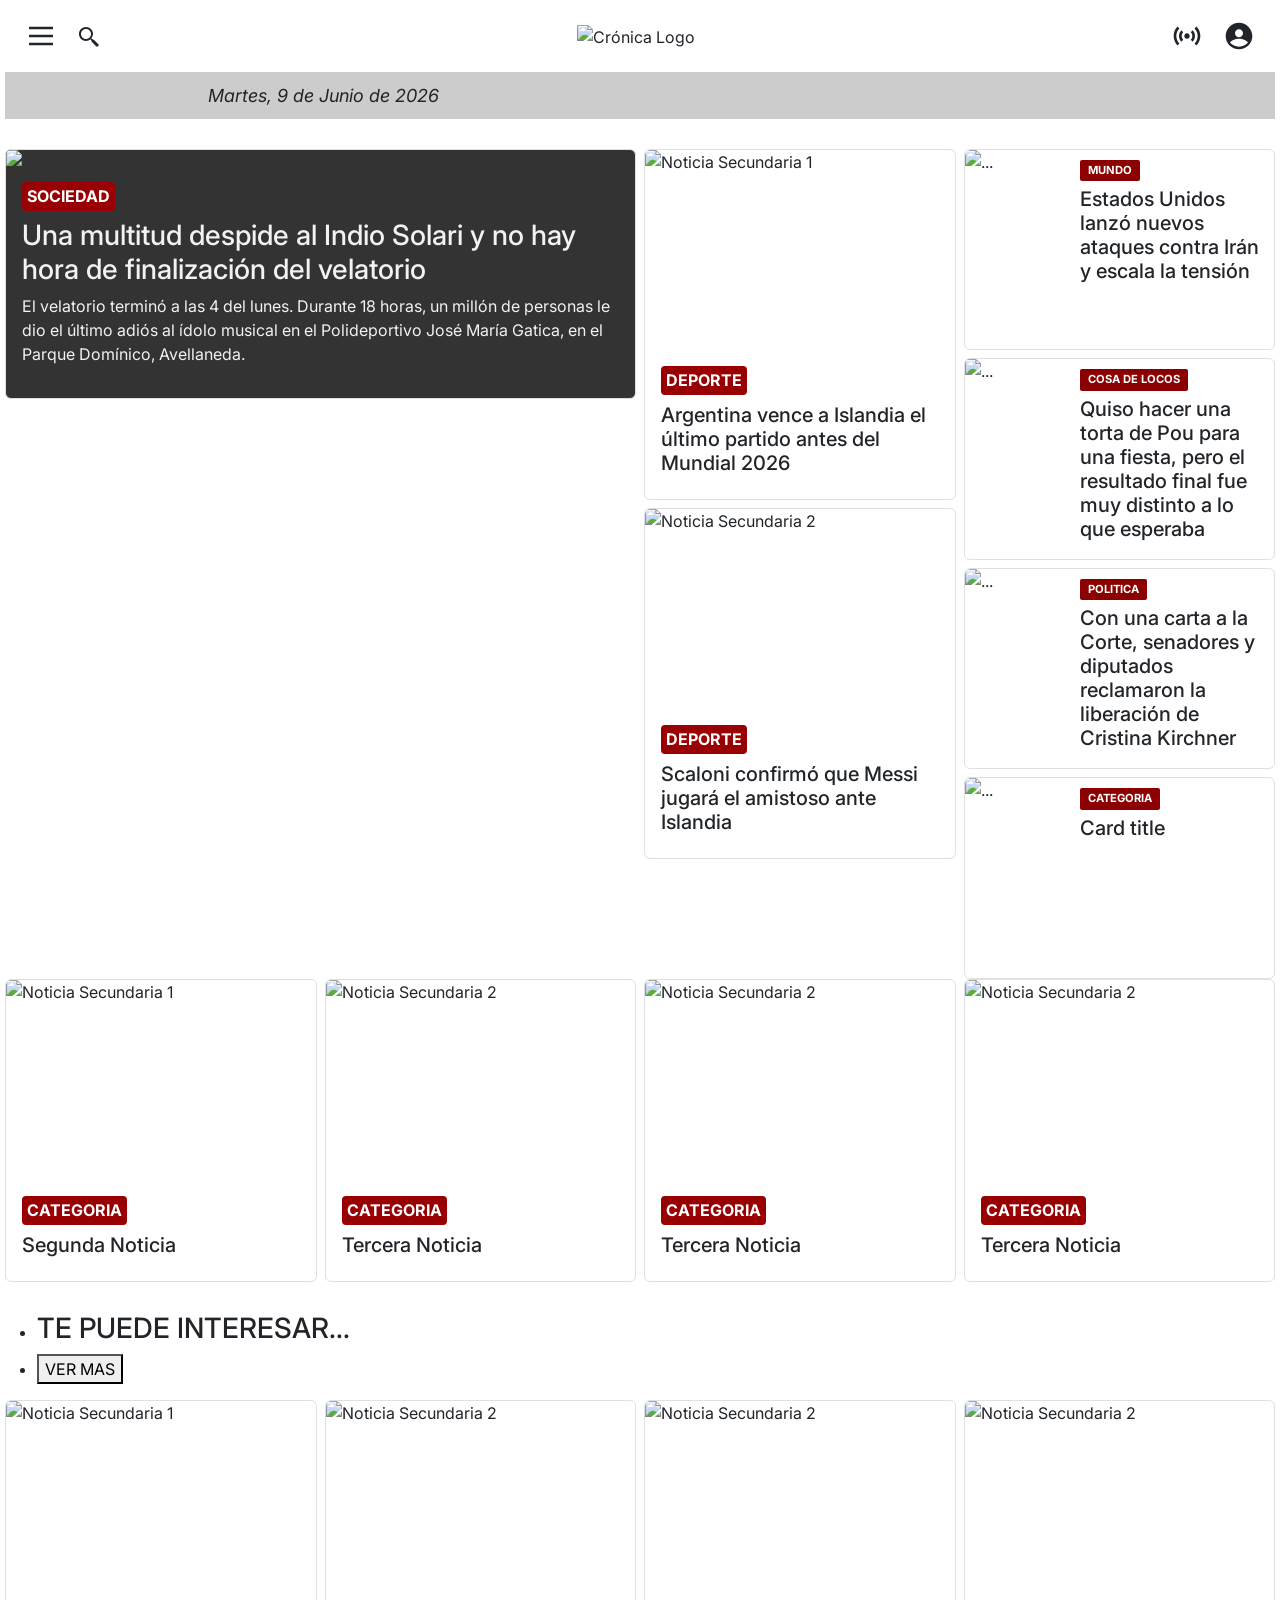
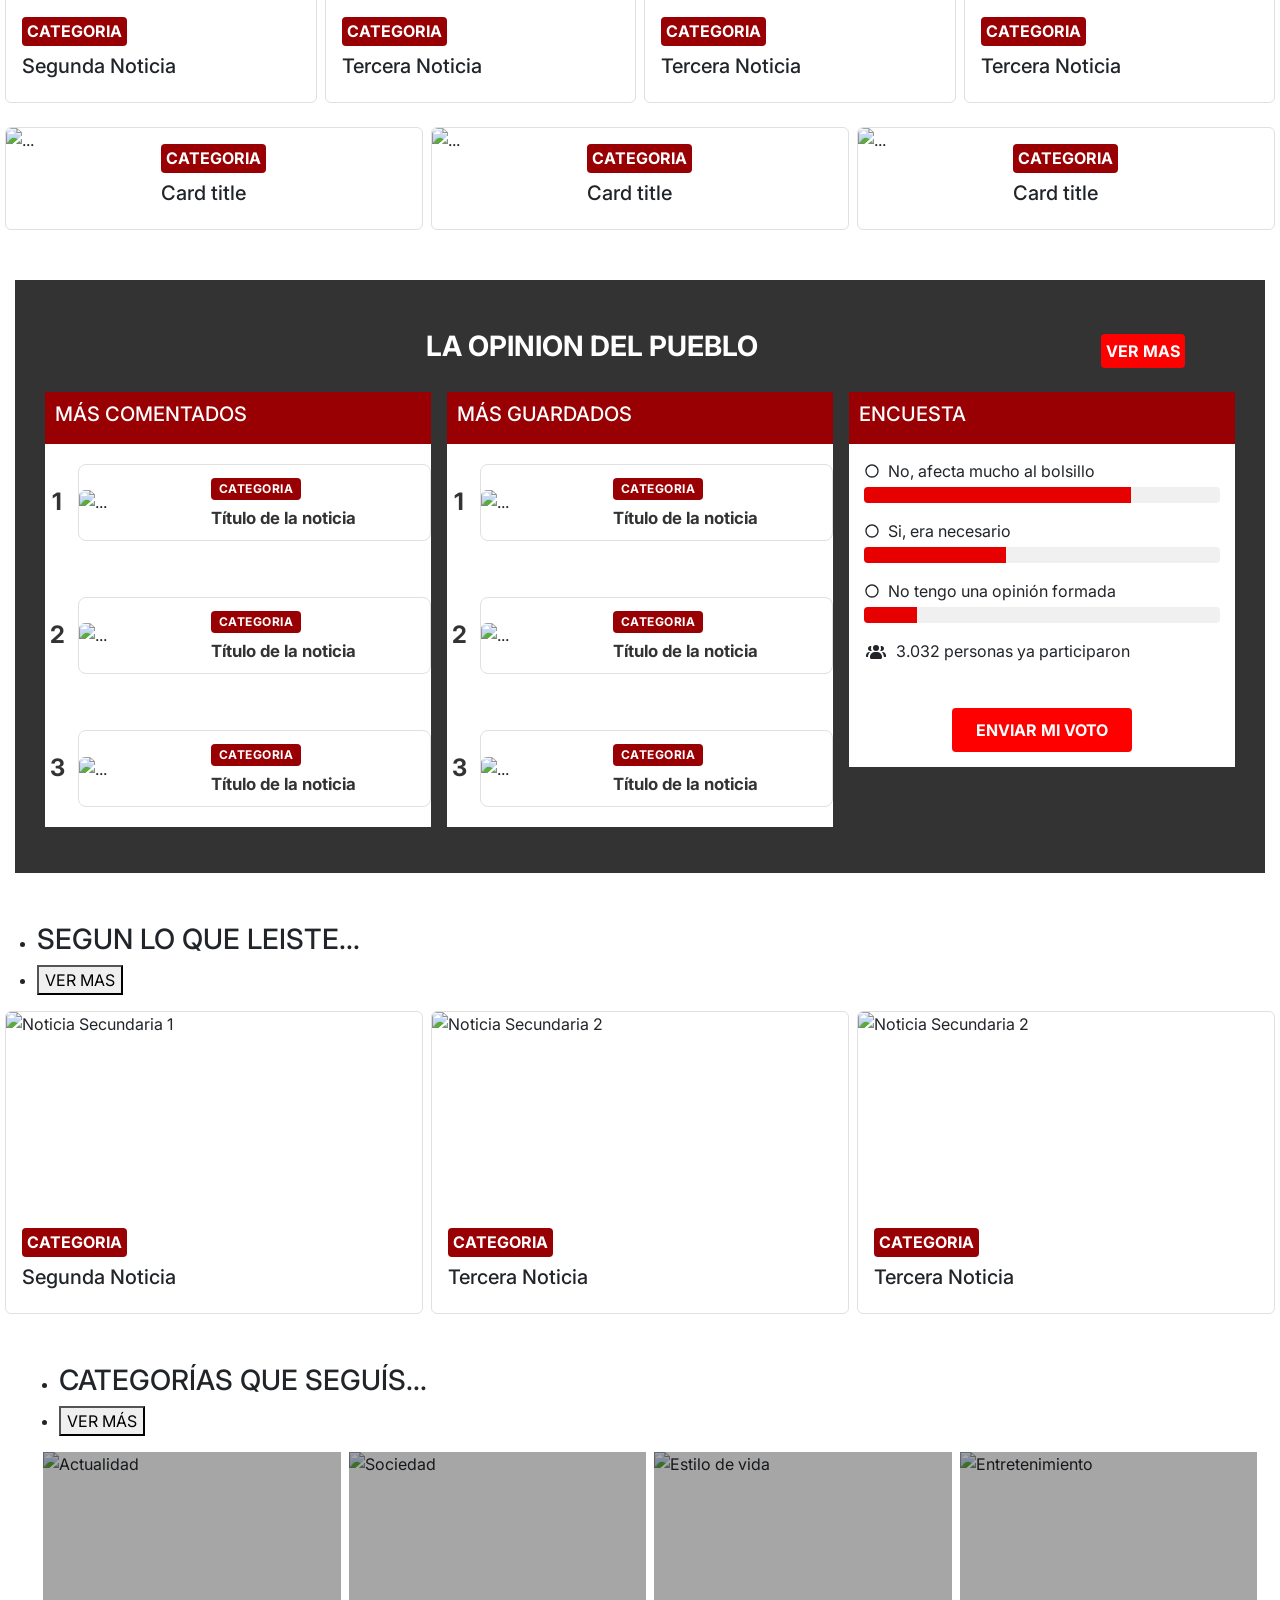
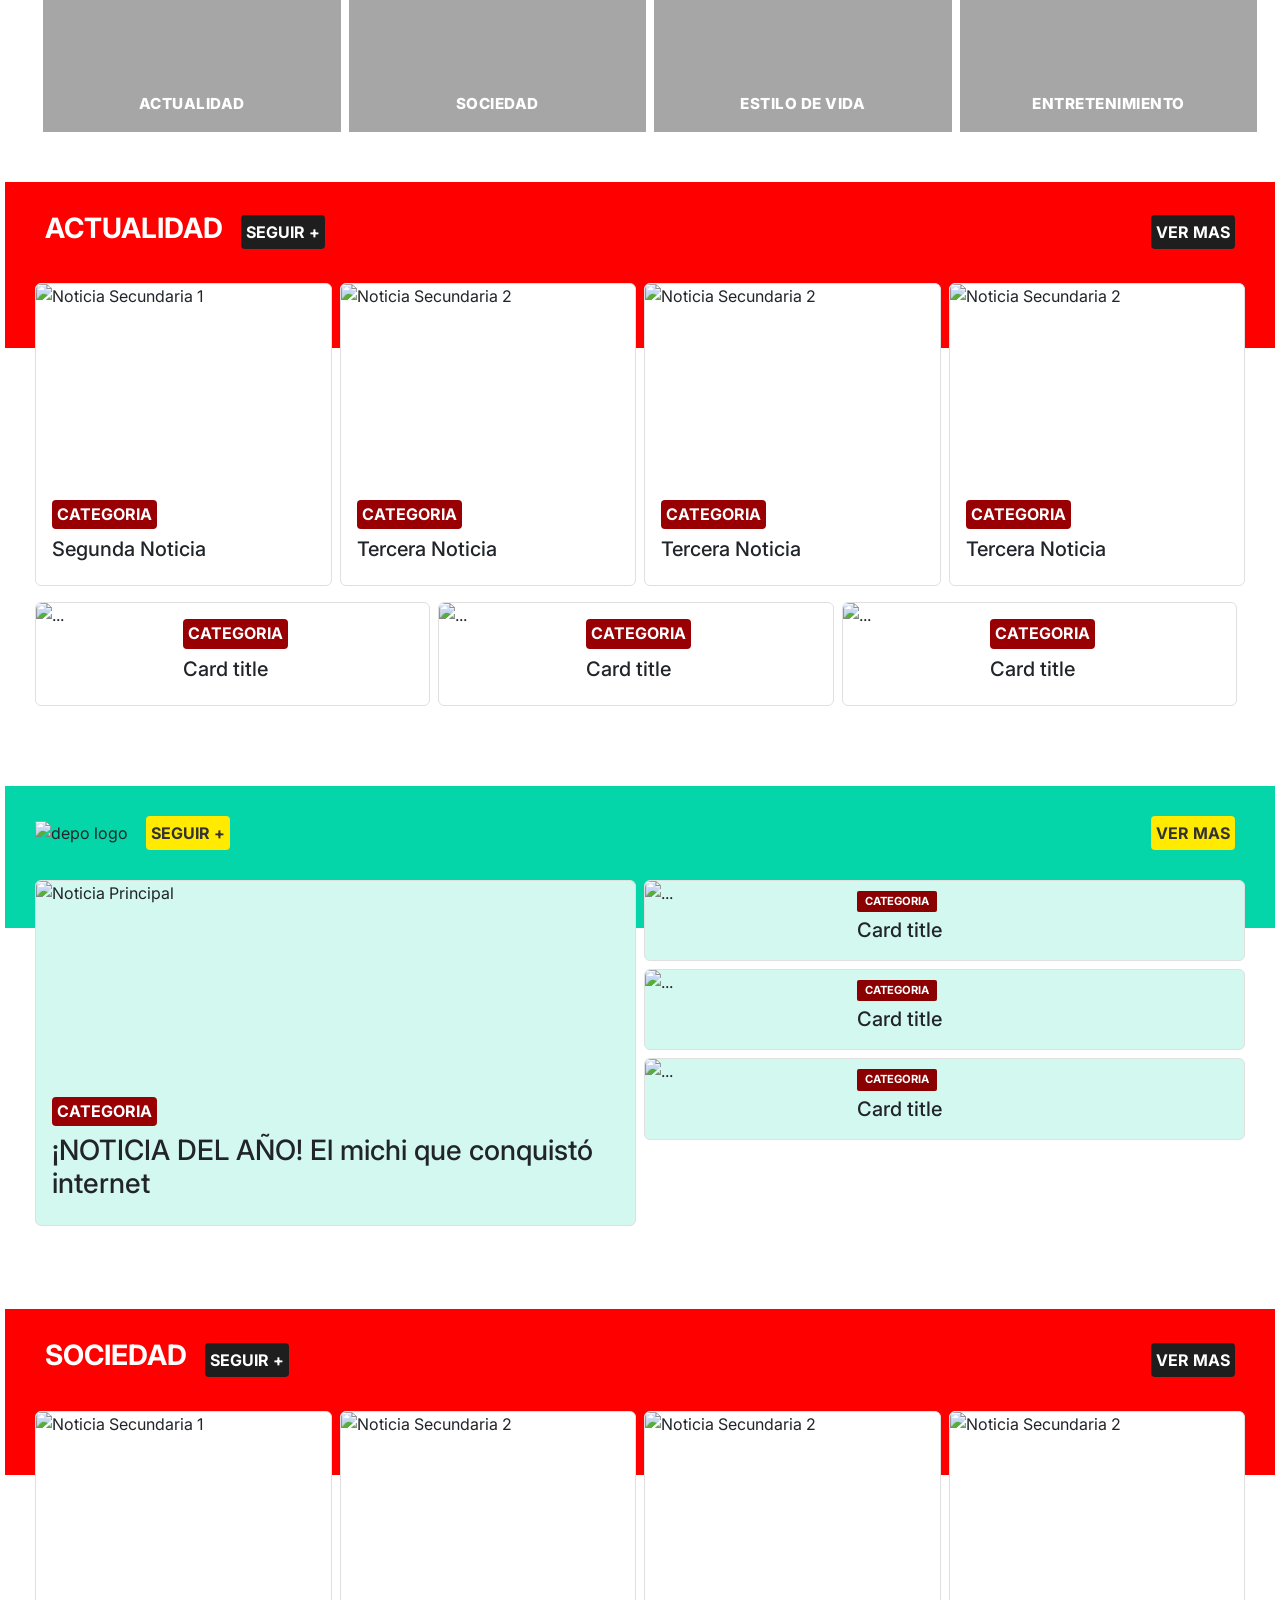
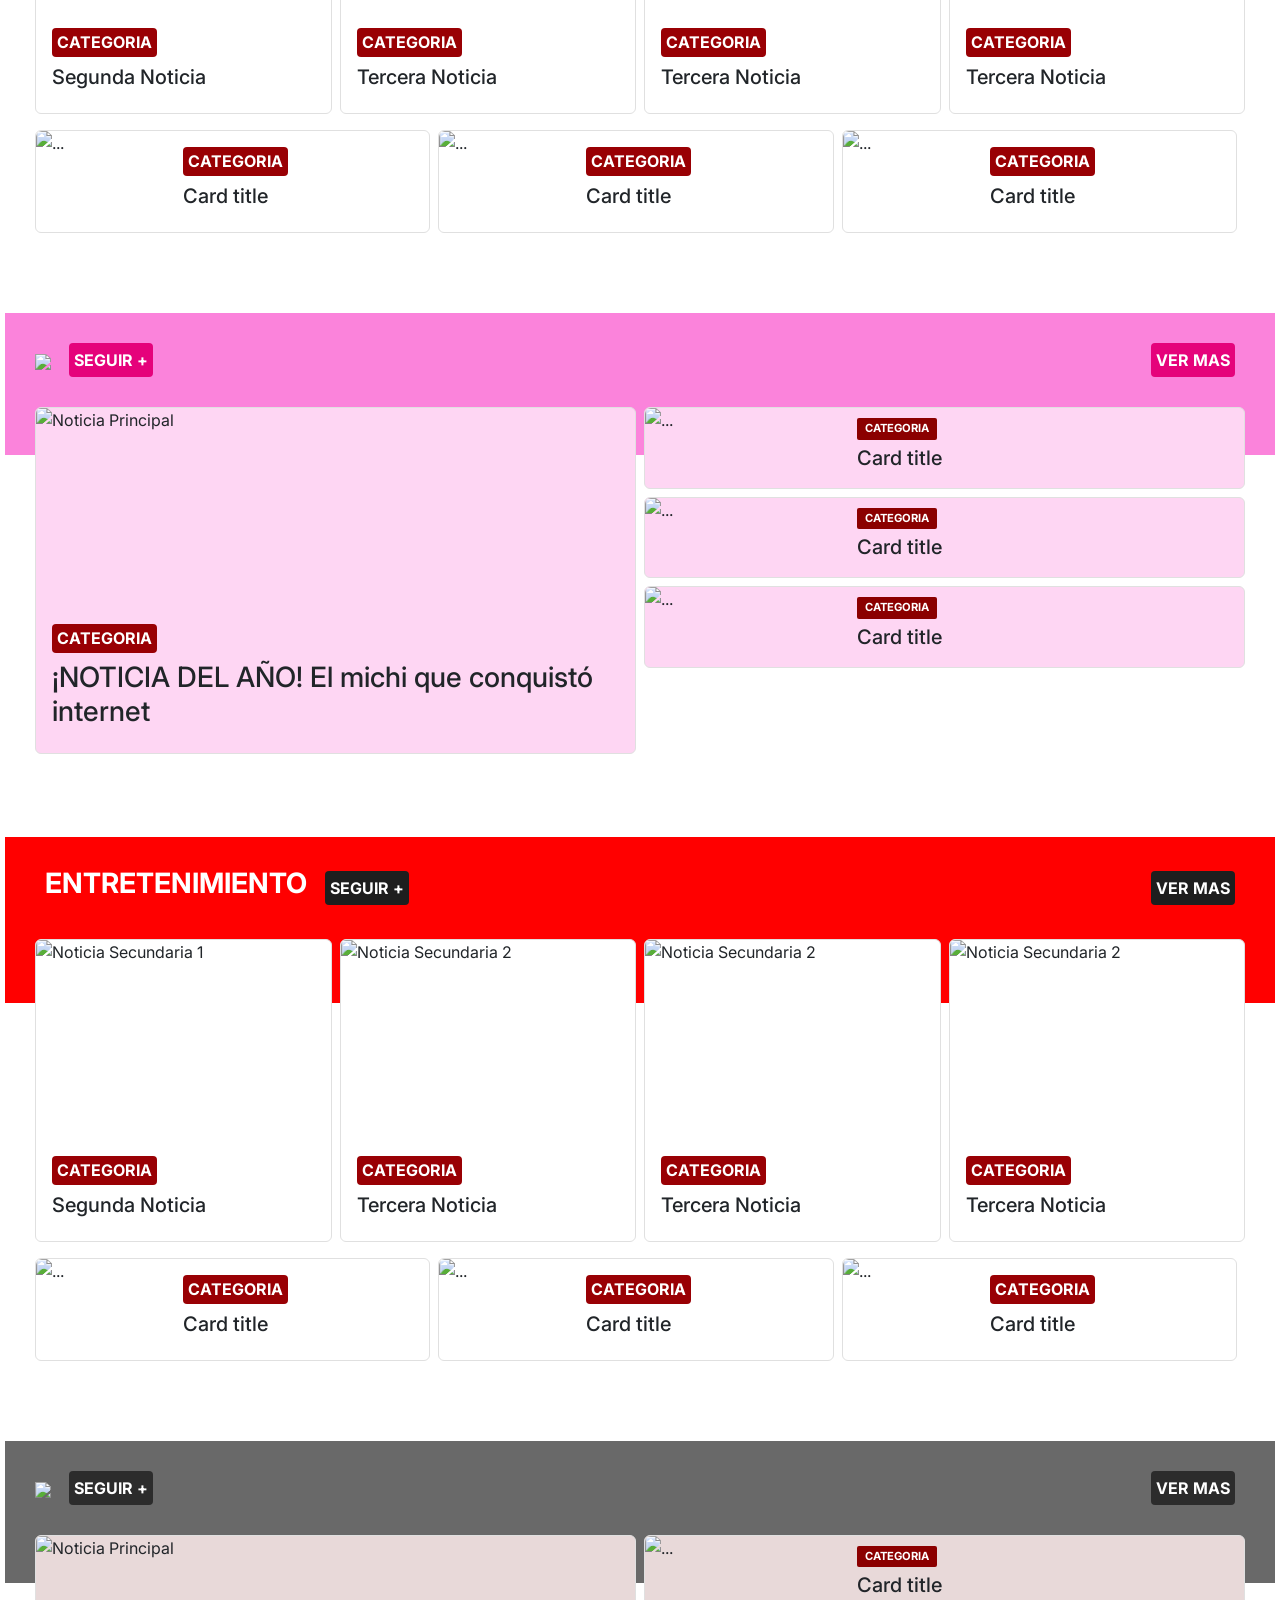
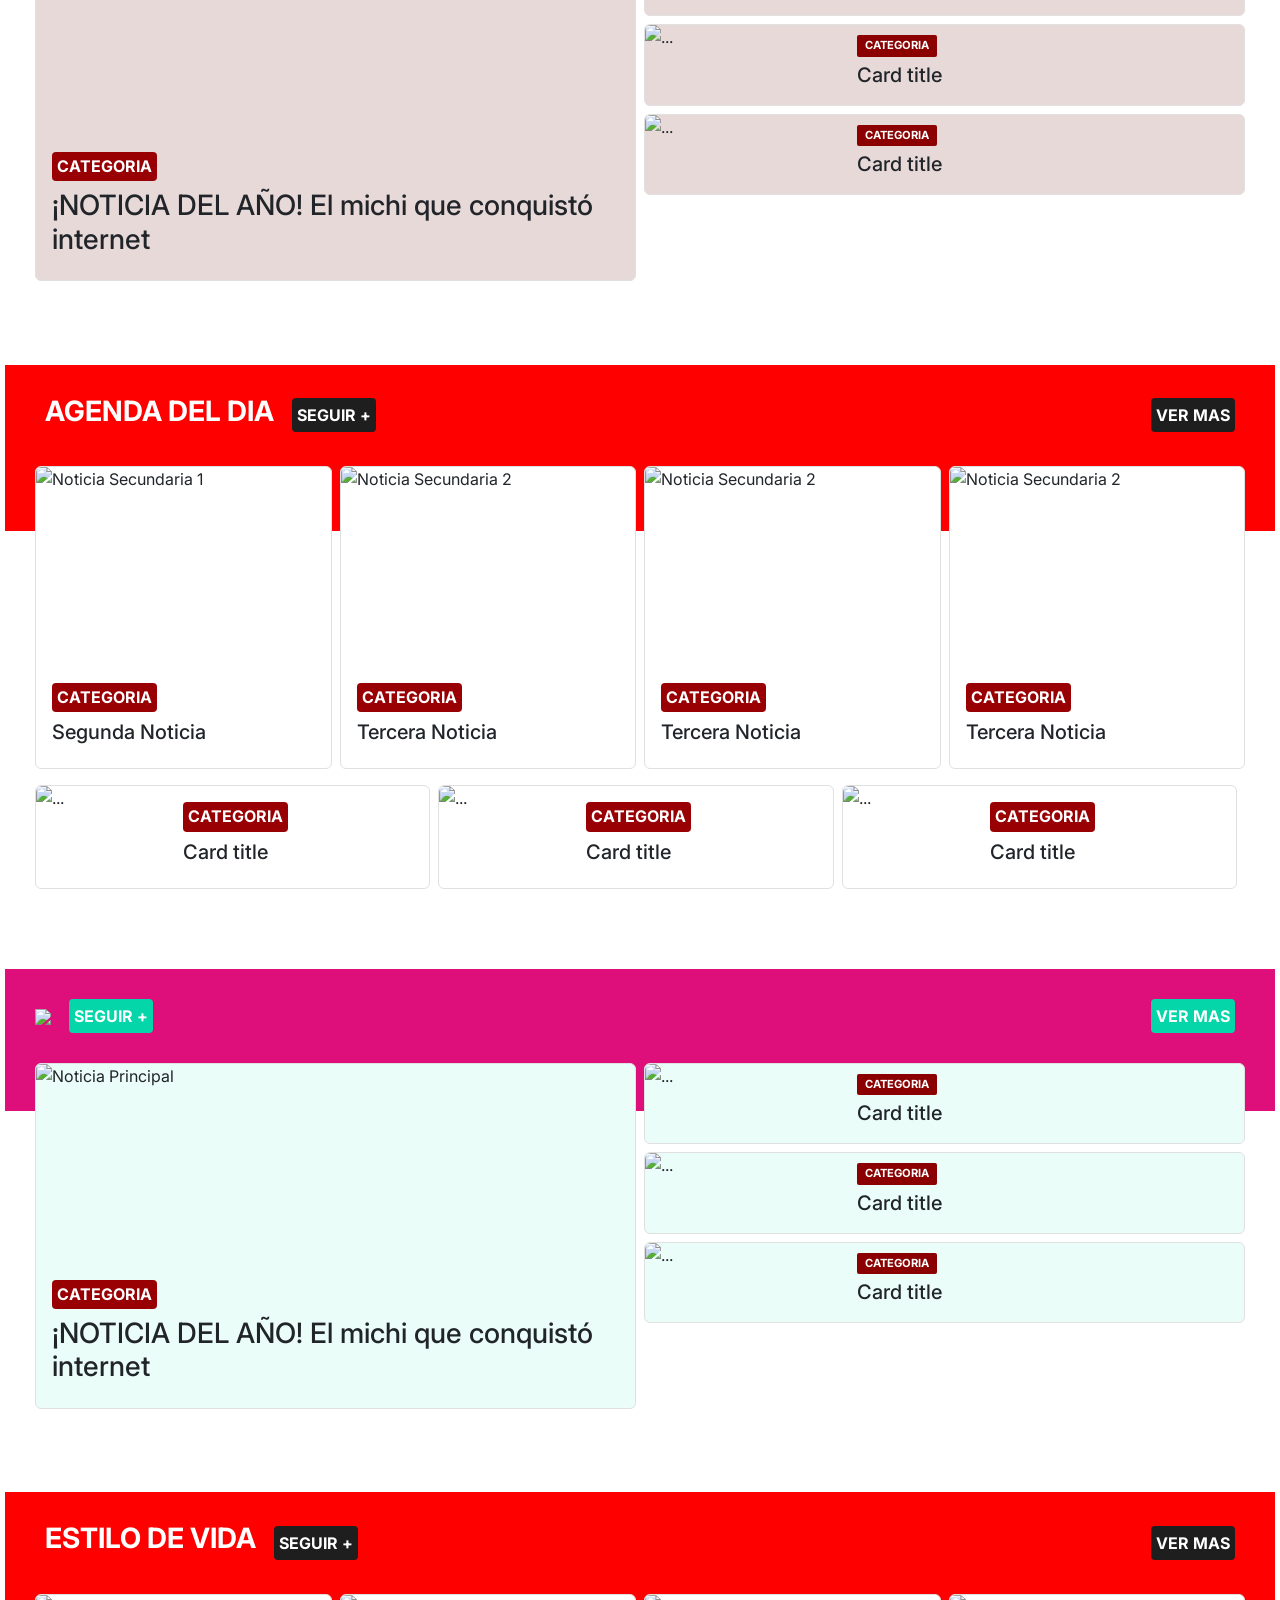
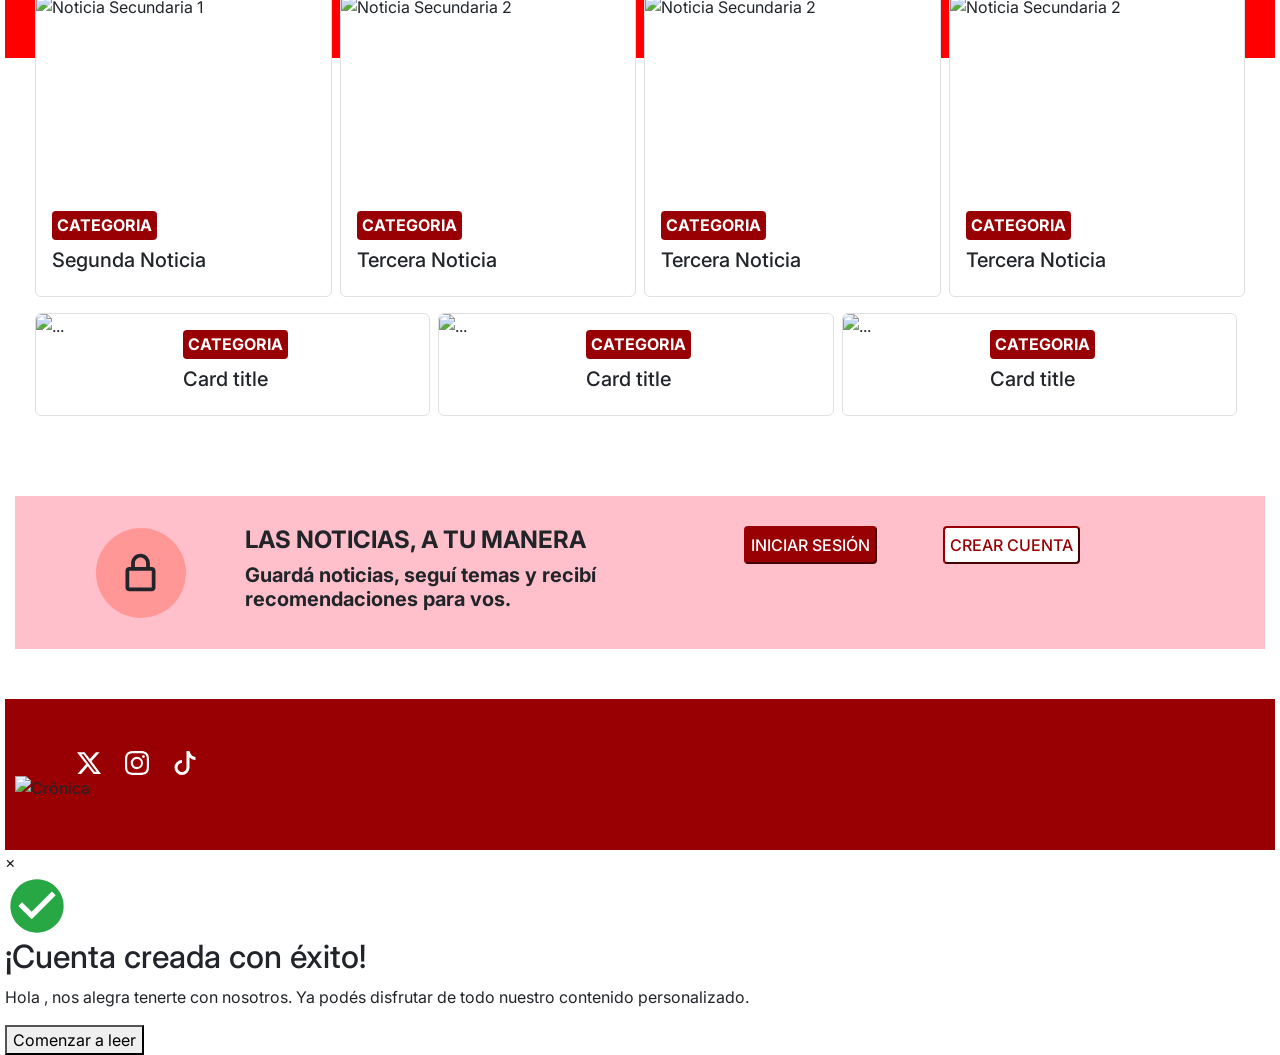
==== commit ca8b8785: "login sin fondo" ====
--- a/indexlog.html
+++ b/indexlog.html
@@ -229,16 +229,16 @@
                 </div>
             </div>
 
-            <a href="noticiaNoLog.html">
-            <div class="card">
-                <div class="row g-2">
-                    <div class="col-4">
-                        <img src="https://www.infobae.com/resizer/v2/https%3A%2F%2Fs3.amazonaws.com%2Farc-wordpress-client-uploads%2Finfobae-wp%2Fwp-content%2Fuploads%2F2019%2F08%2F29205100%2Fmeme-gato-006.jpg?auth=429162069ea9dc321b5f581ec74540925bc95eebc1c7abc5294460904a95a144&smart=true&width=992&height=558&quality=85" class="img-fluid rounded-start" alt="...">
-                    </div>
-                    <div class="col-8">
-                        <div class="card-body">
-                            <h6>CATEGORIA</h6>
-                            <h5 class="card-title">Card title</h5>
+            <a href="noticia1nologueado.html">
+            <div class="card">
+                <div class="row g-2">
+                    <div class="col-4">
+                        <img src="https://i1.cronica.com.ar/files/image/1669/1669889/6a2978d7558eb_1011_568!.webp?s=d075018a107a991388fa5bbbafef44a0&d=1781060400&oe=jpg" alt="...">
+                    </div>
+                    <div class="col-8">
+                        <div class="card-body">
+                            <h6>COSA DE LOCOS</h6>
+                            <h5 class="card-title">Quiso hacer una torta de Pou para una fiesta, pero el resultado final fue muy distinto a lo que esperaba</h5>
                         </div>
                     </div>
                 </div>
@@ -252,8 +252,8 @@
                     </div>
                     <div class="col-8">
                         <div class="card-body">
-                            <h6>CATEGORIA</h6>
-                            <h5 class="card-title">Card title</h5>
+                            <h6>POLITICA</h6>
+                            <h5 class="card-title">Con una carta a la Corte, senadores y diputados reclamaron la liberación de Cristina Kirchner</h5>
                         </div>
                     </div>
                 </div>
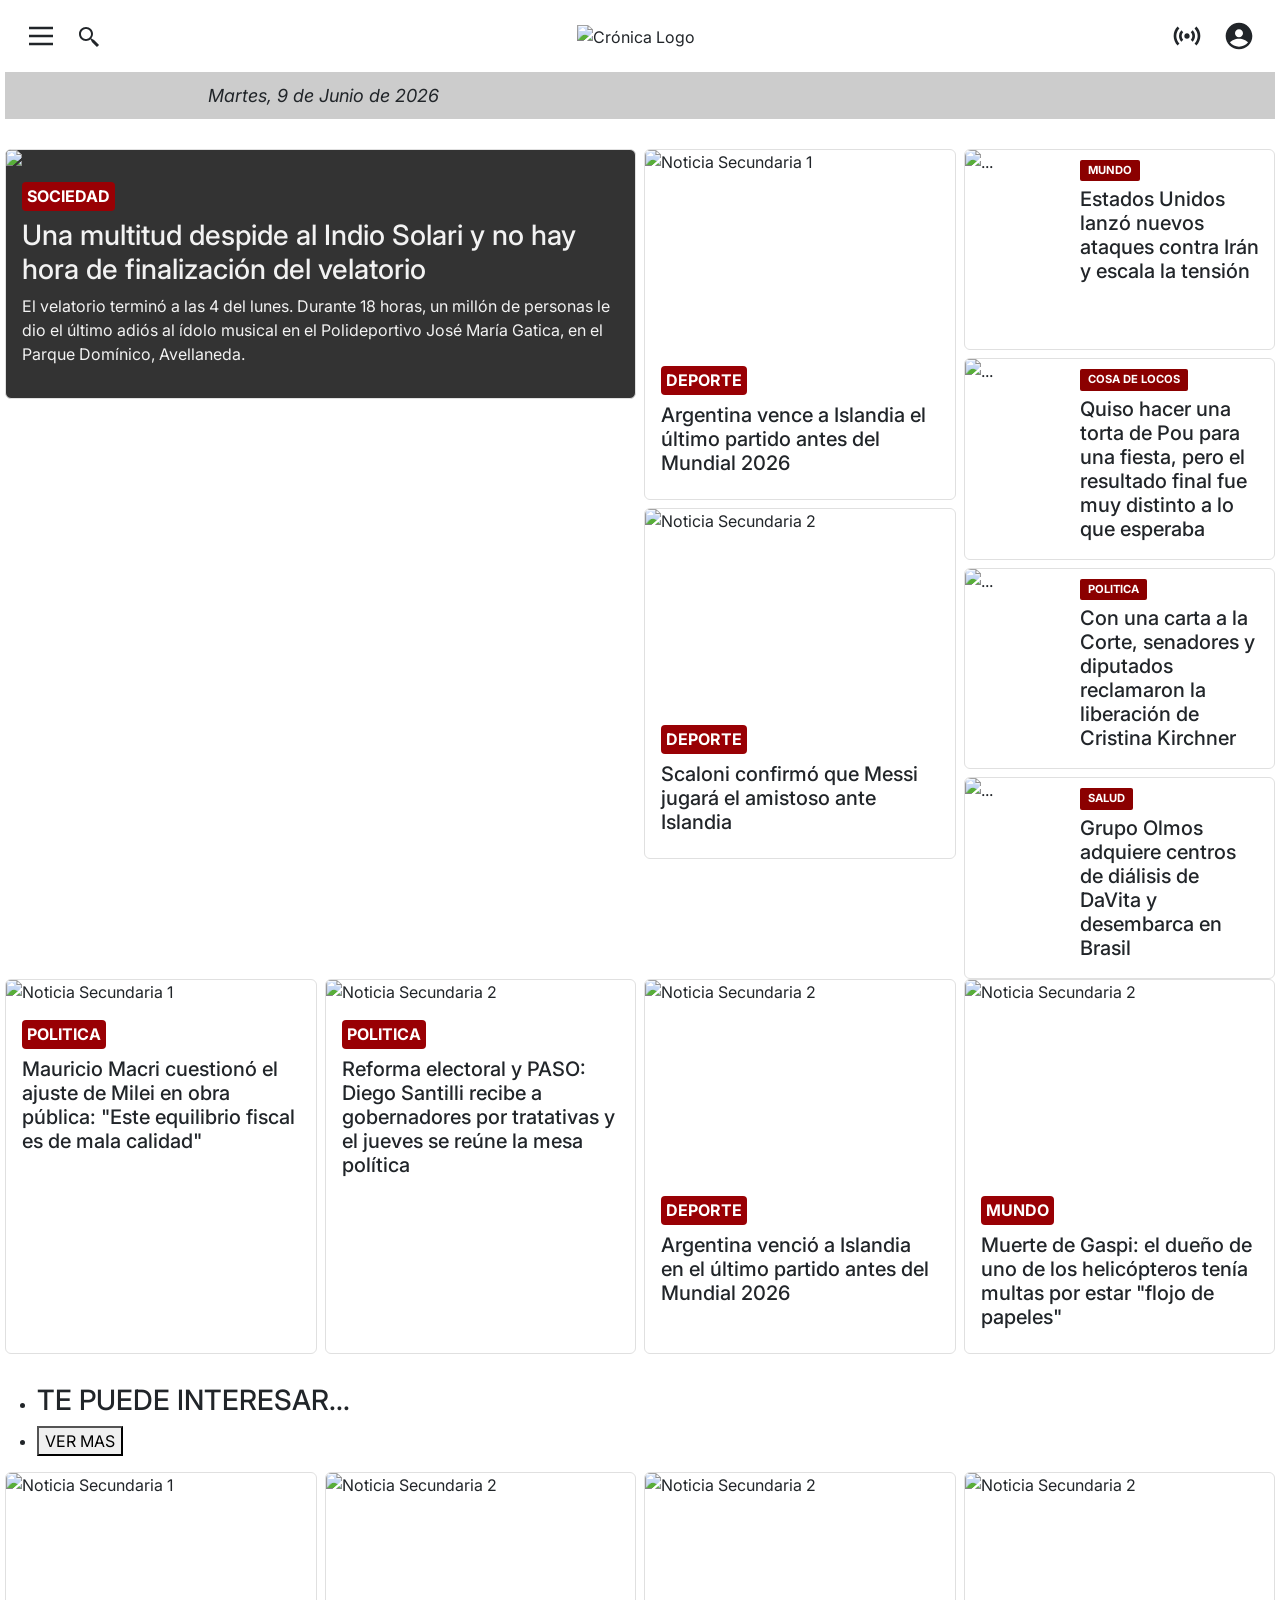
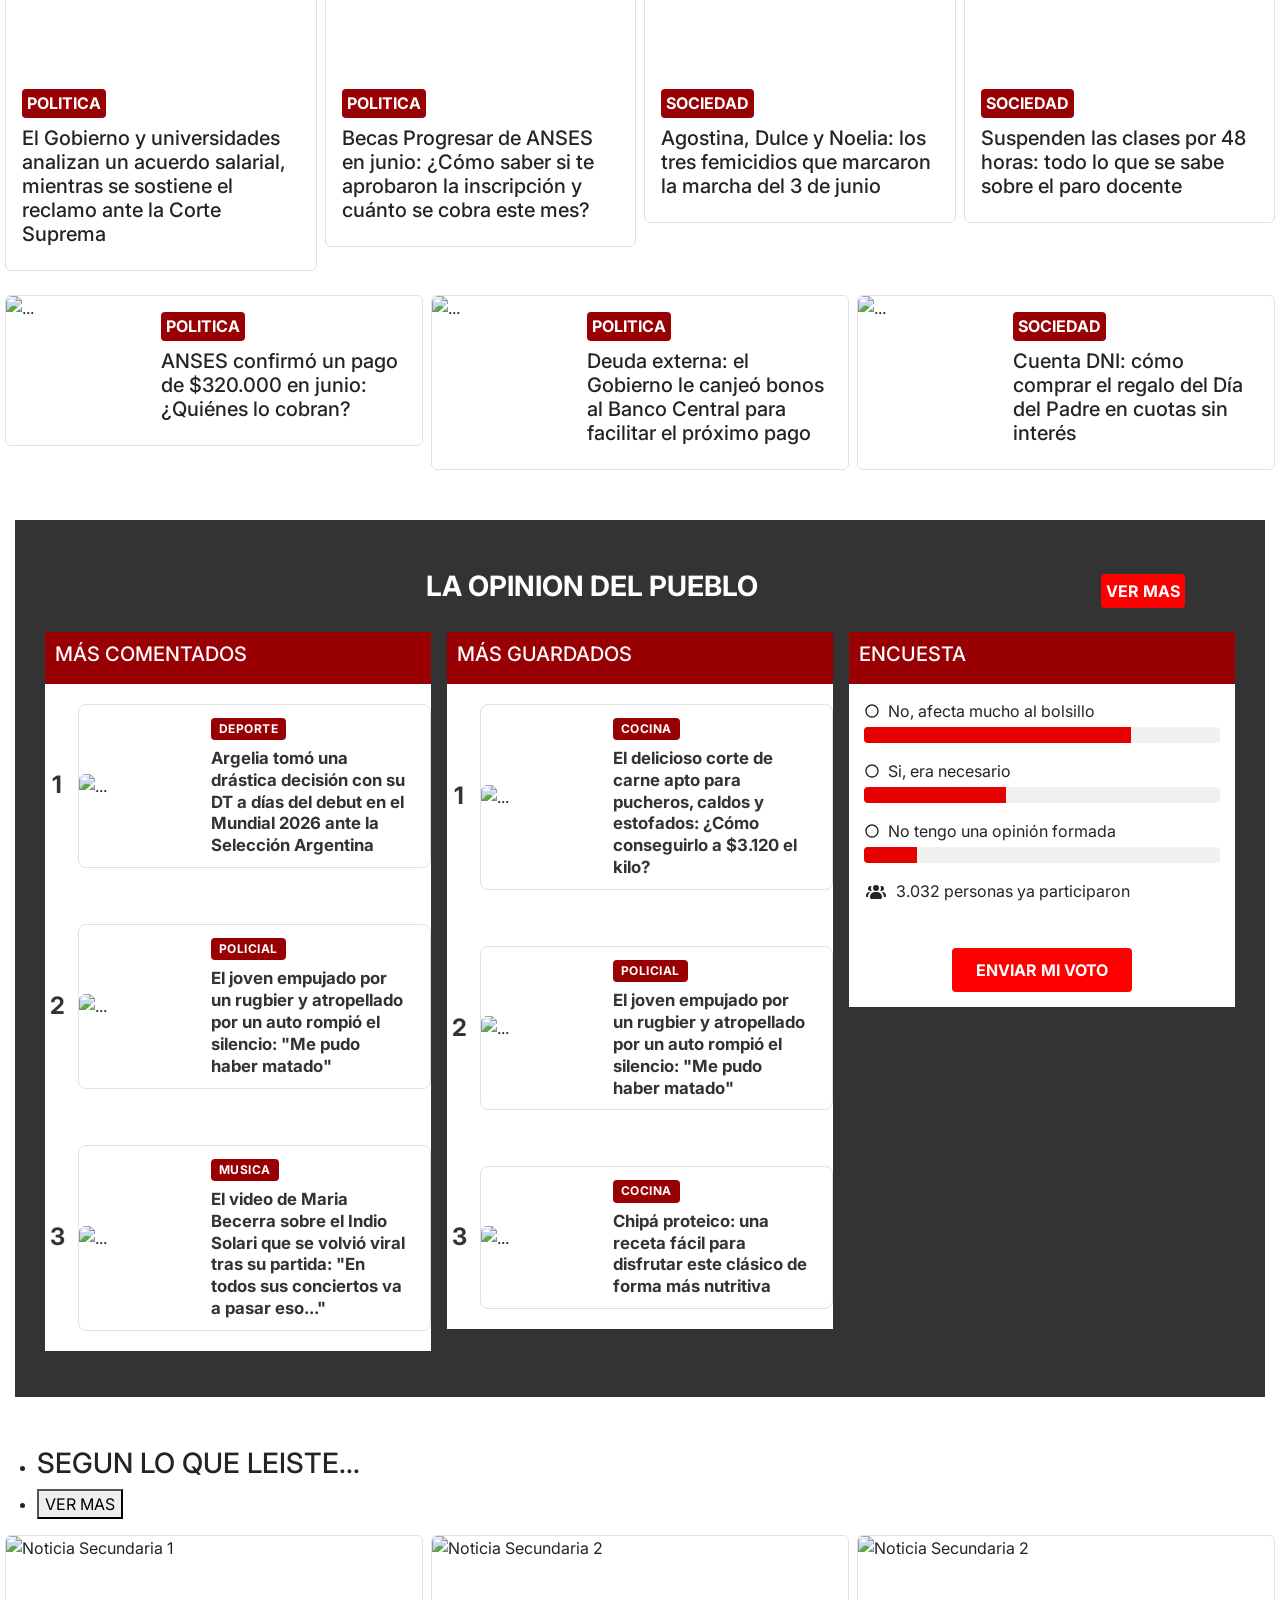
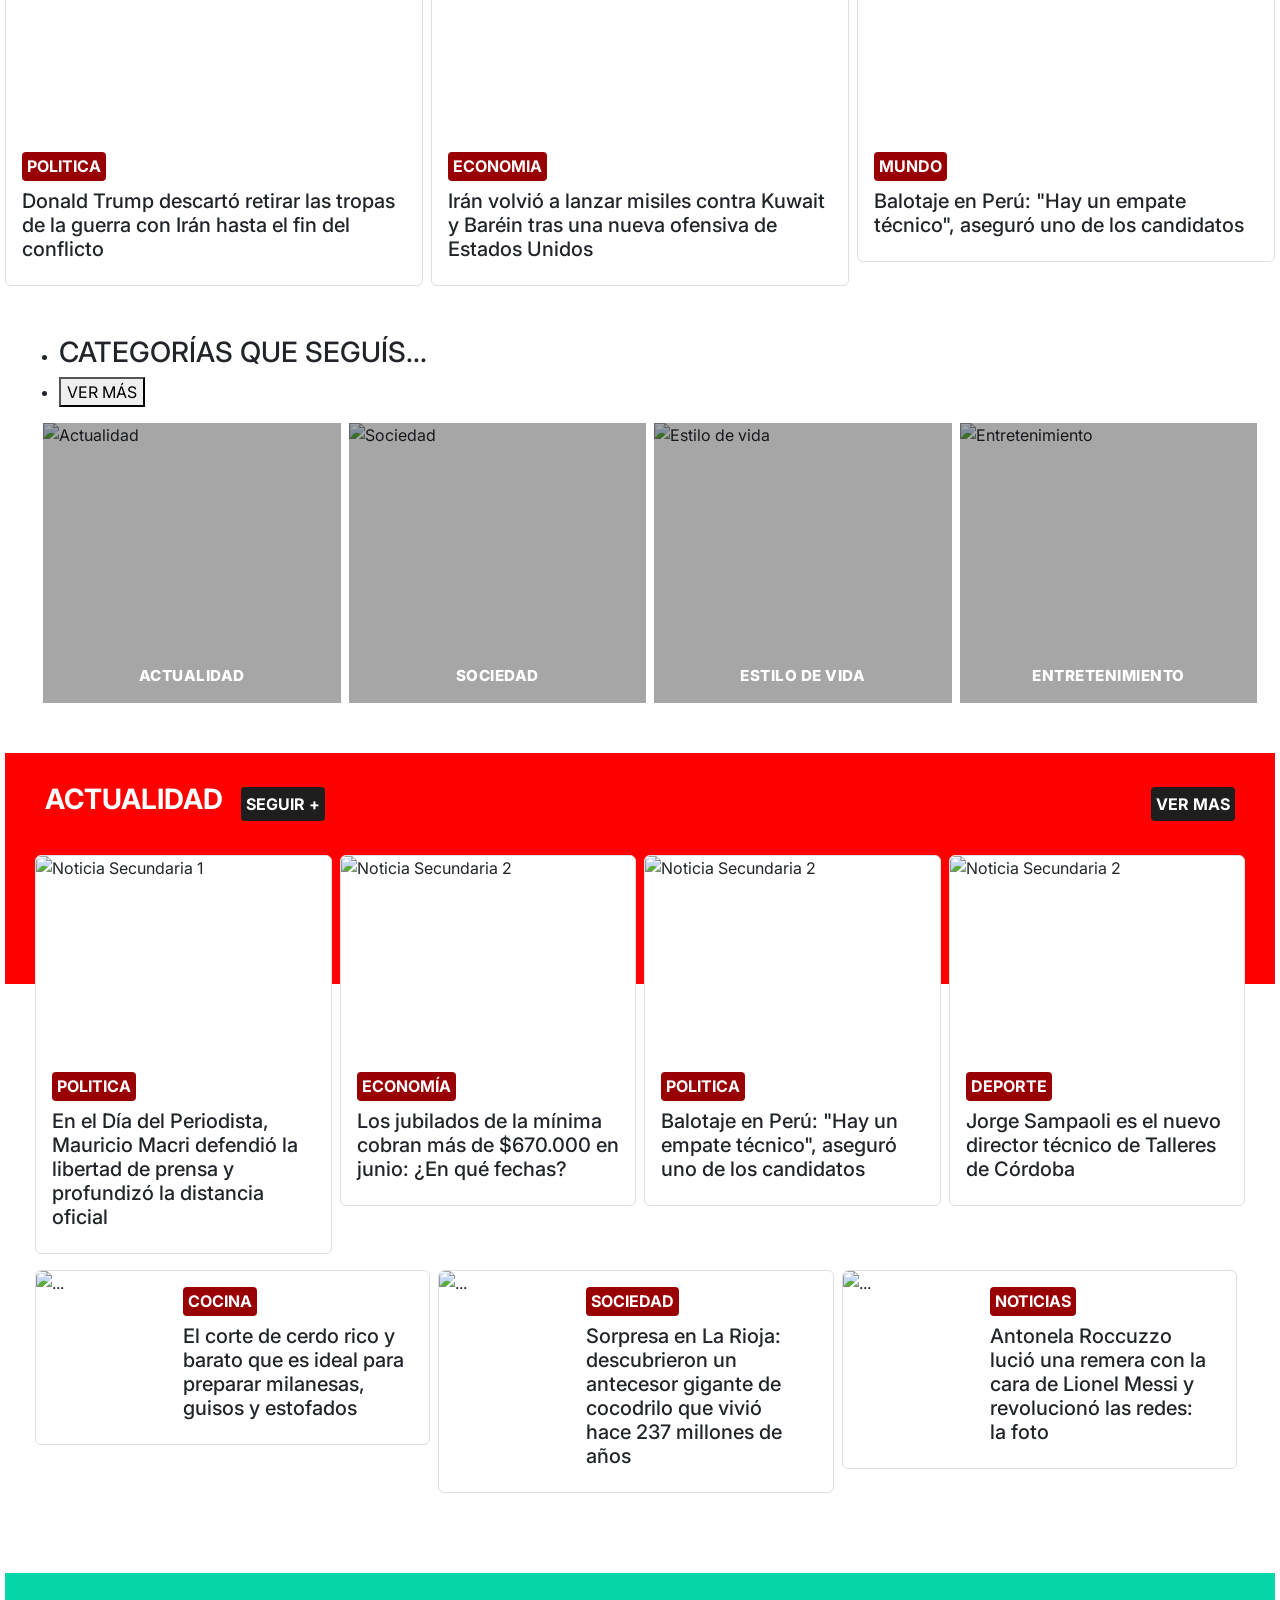
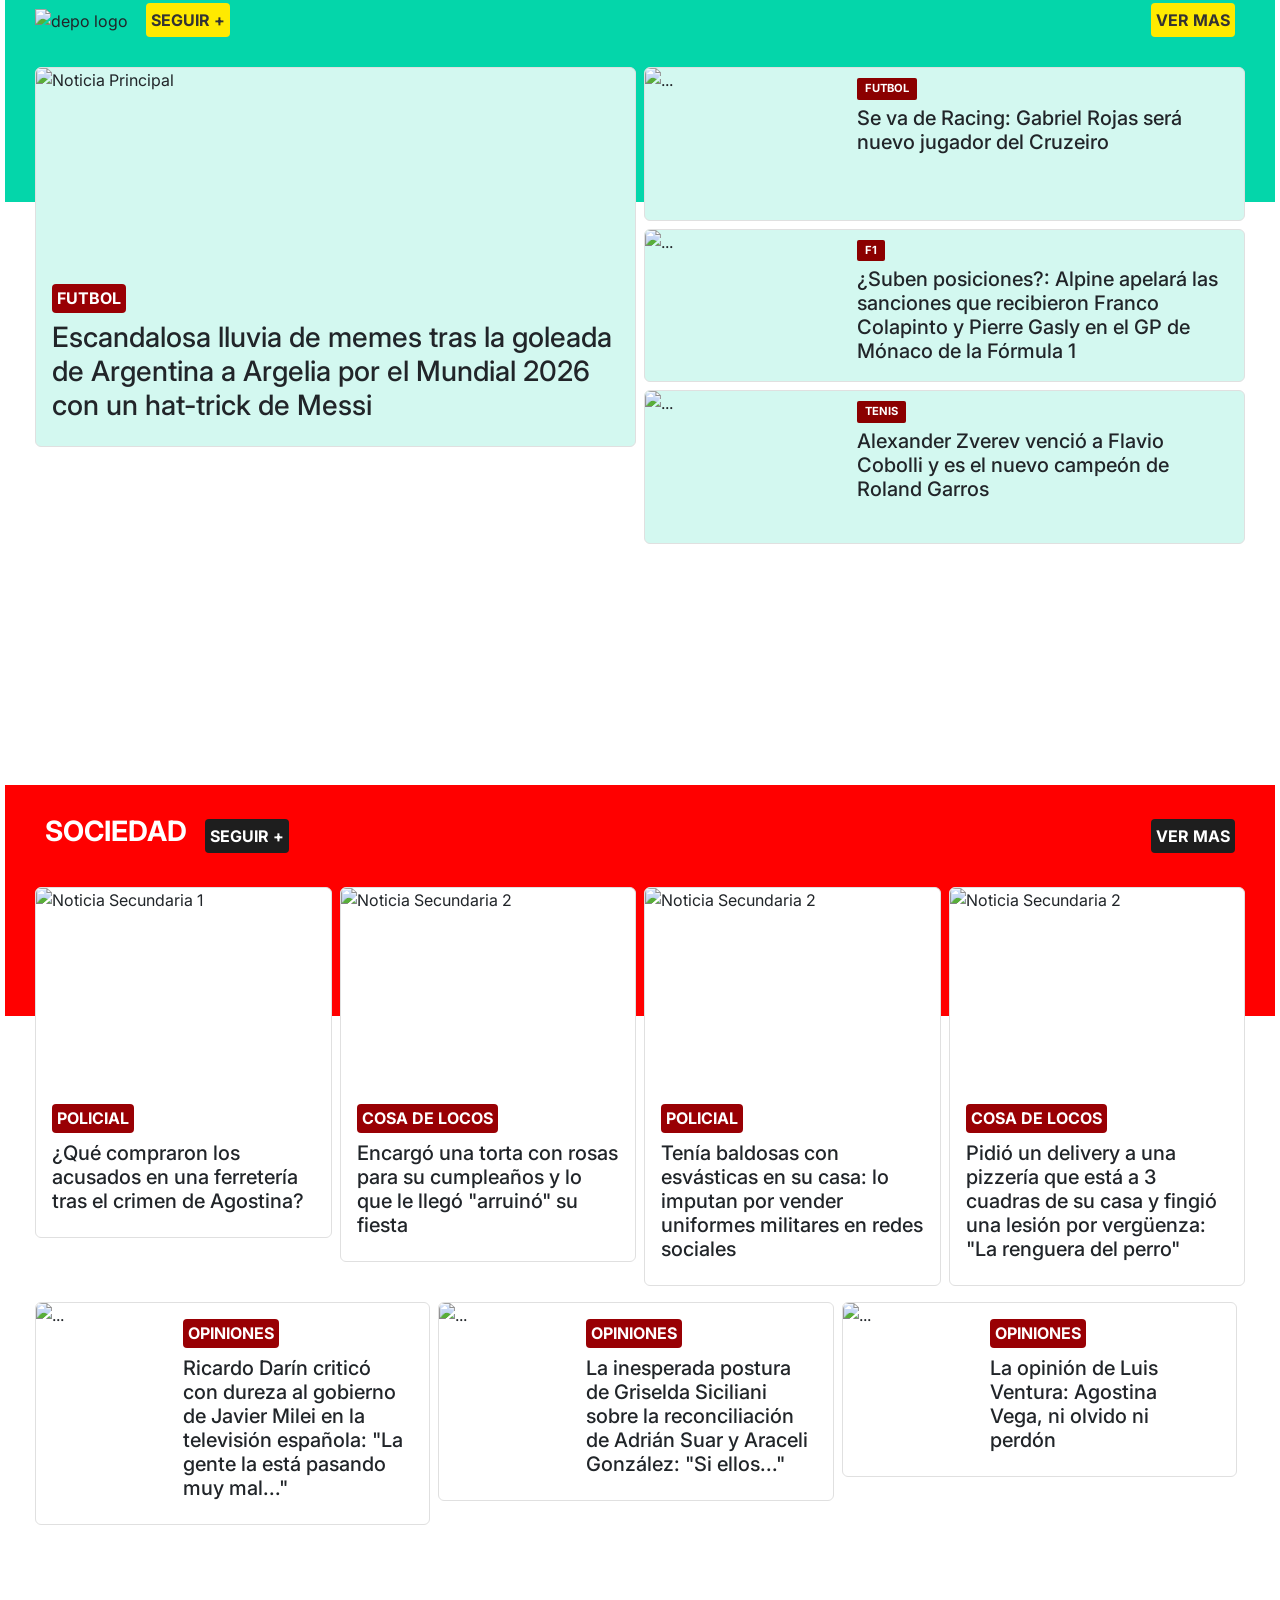
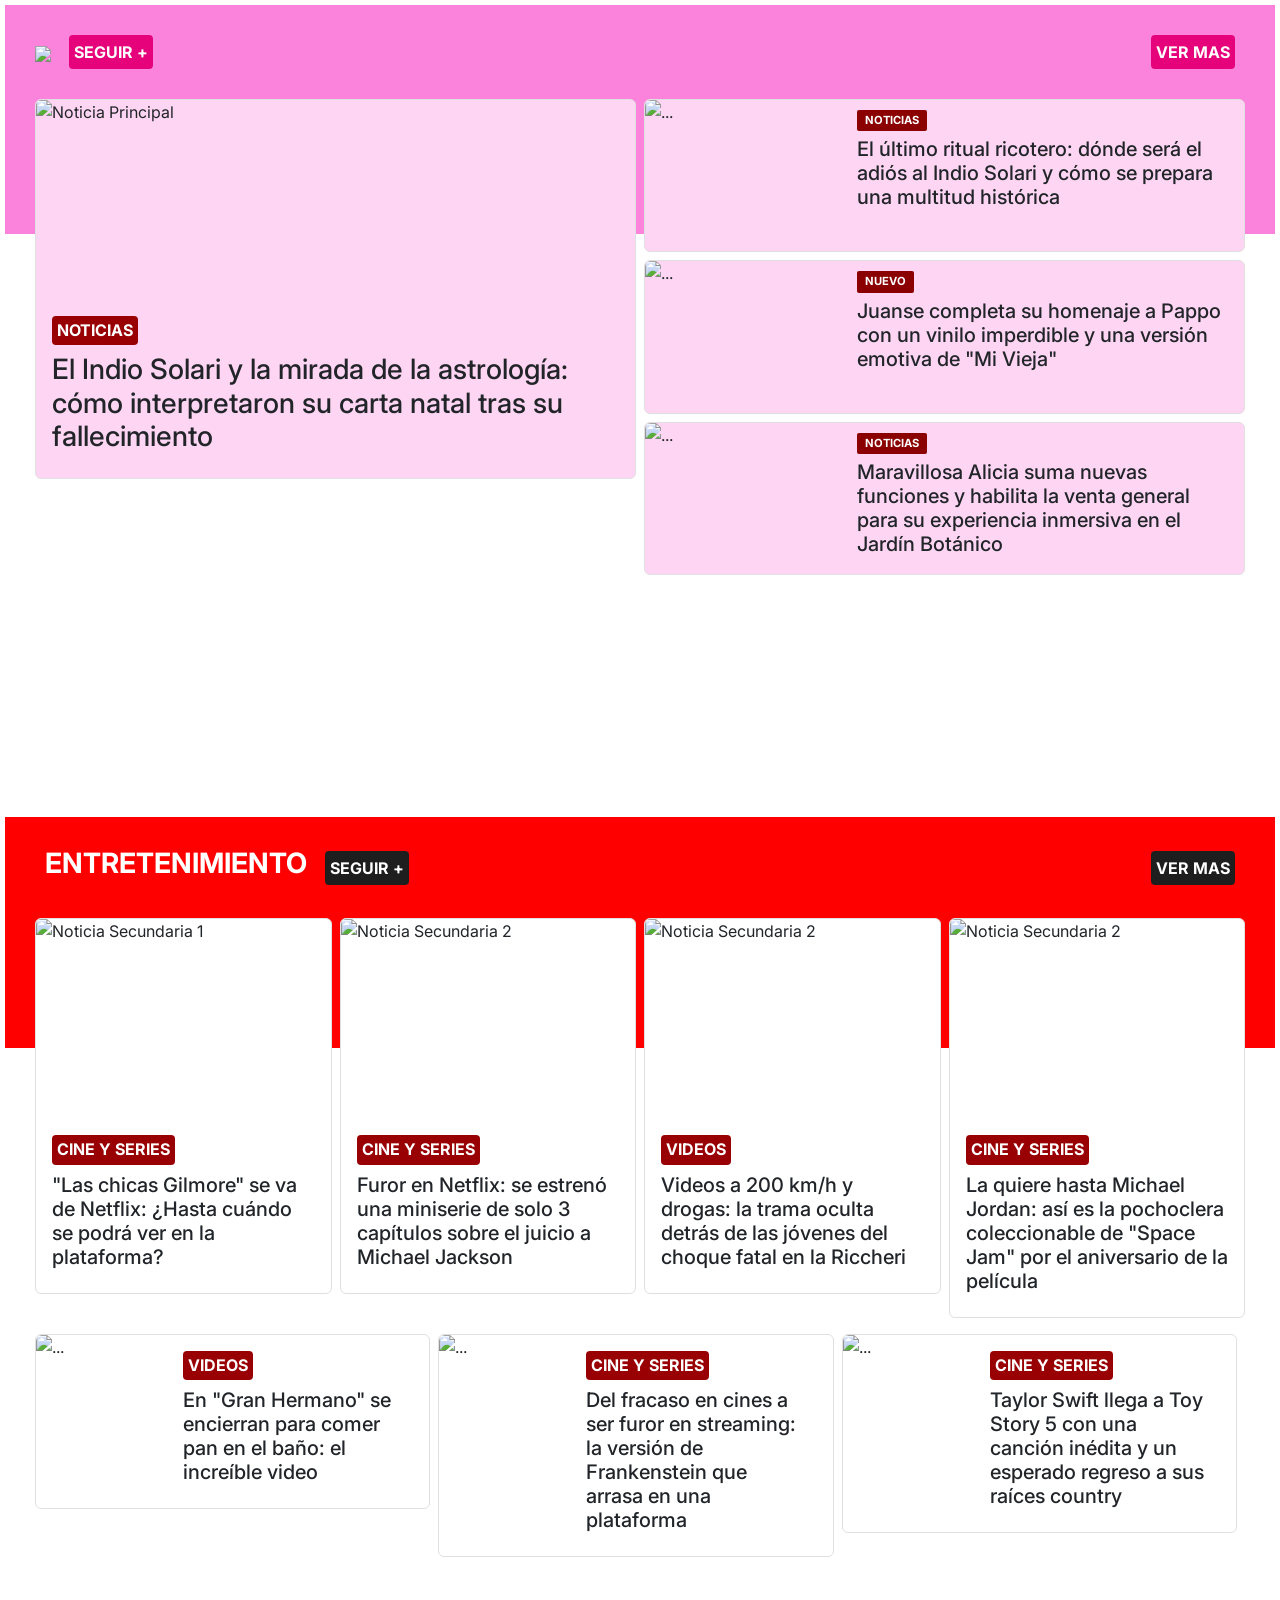
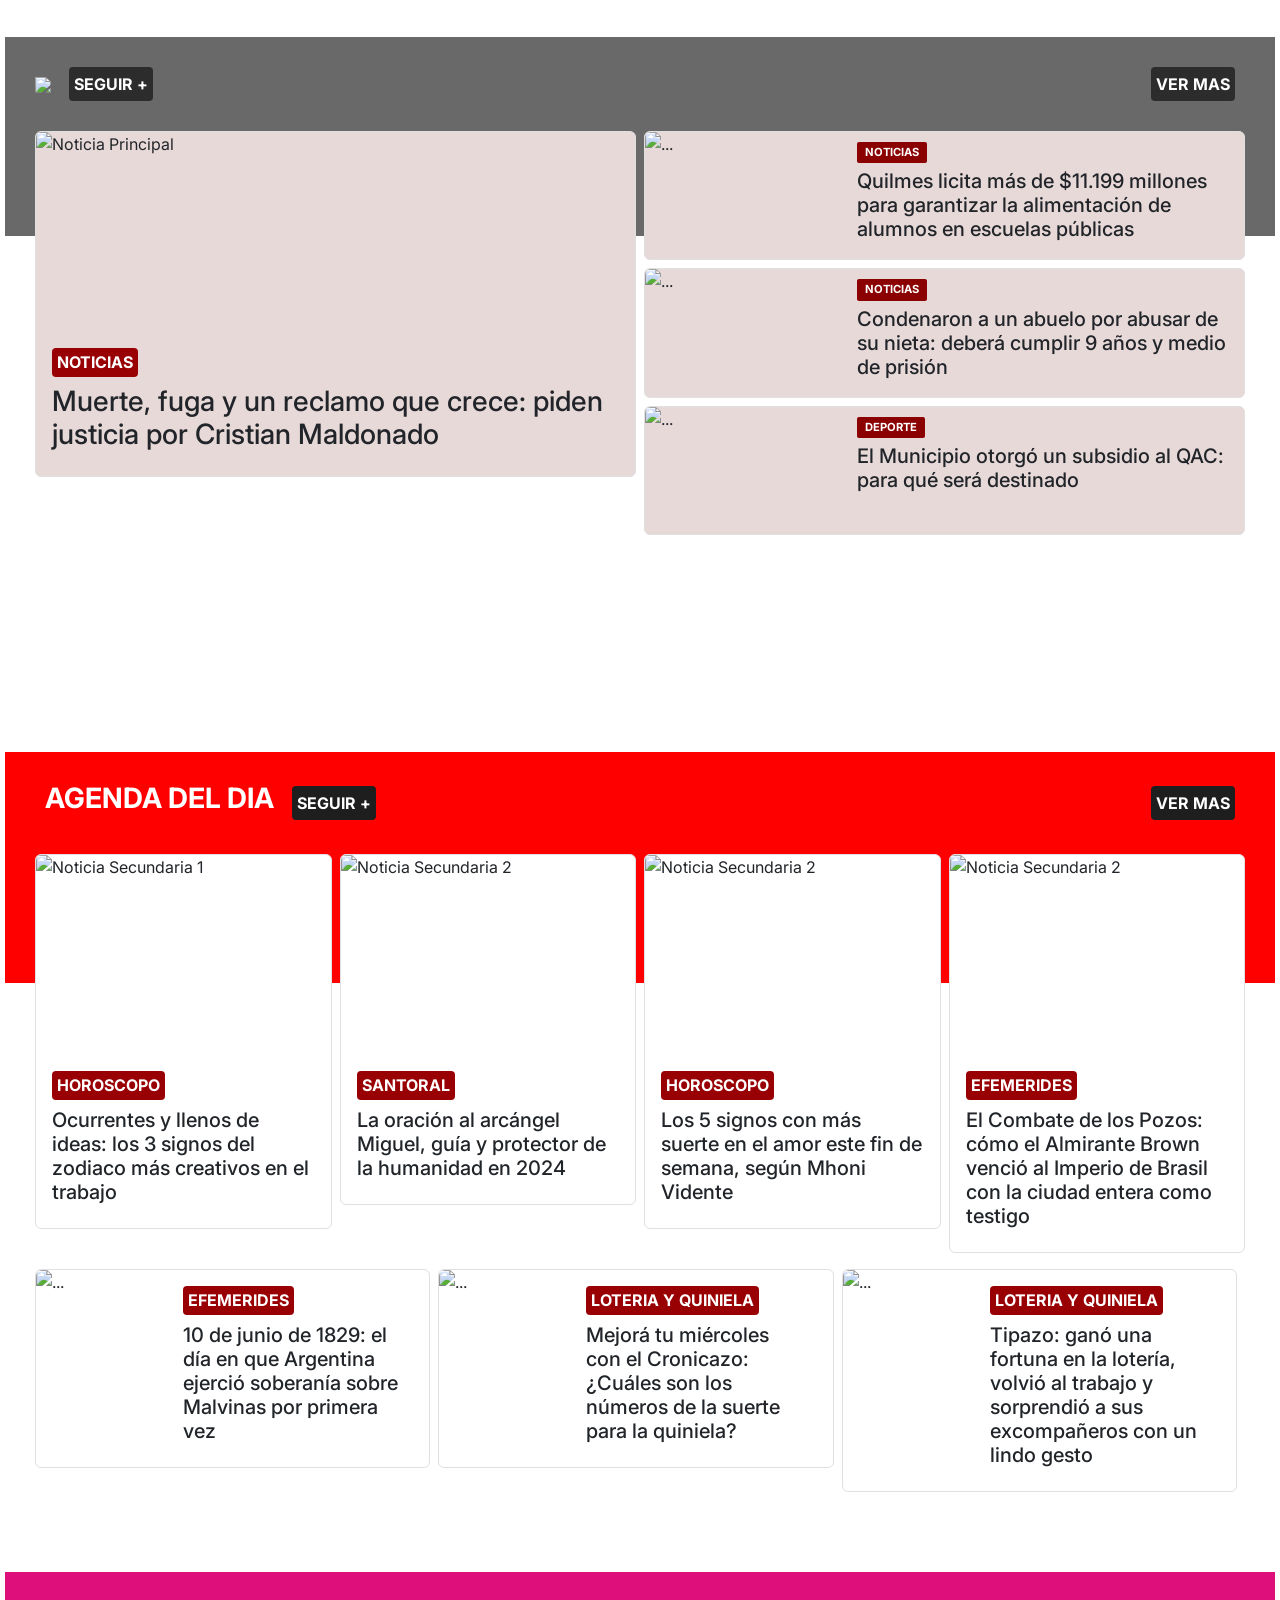
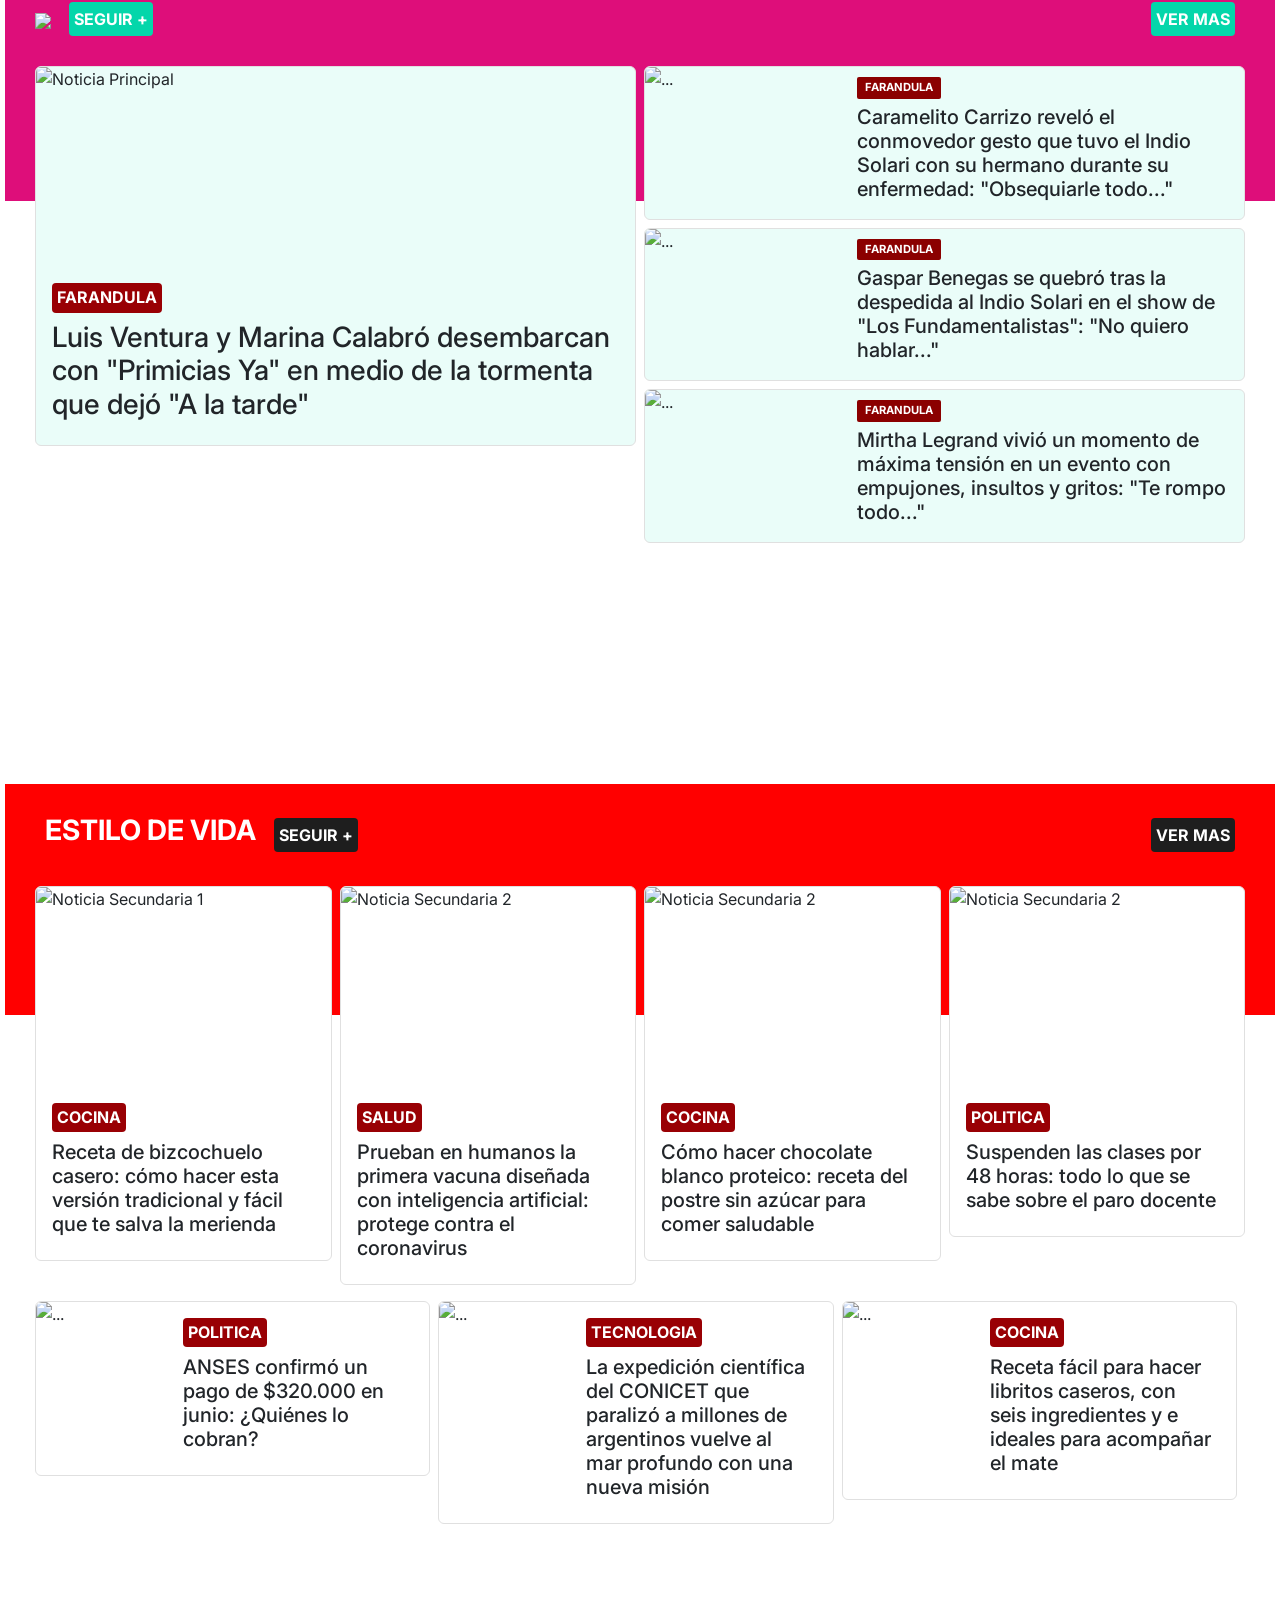
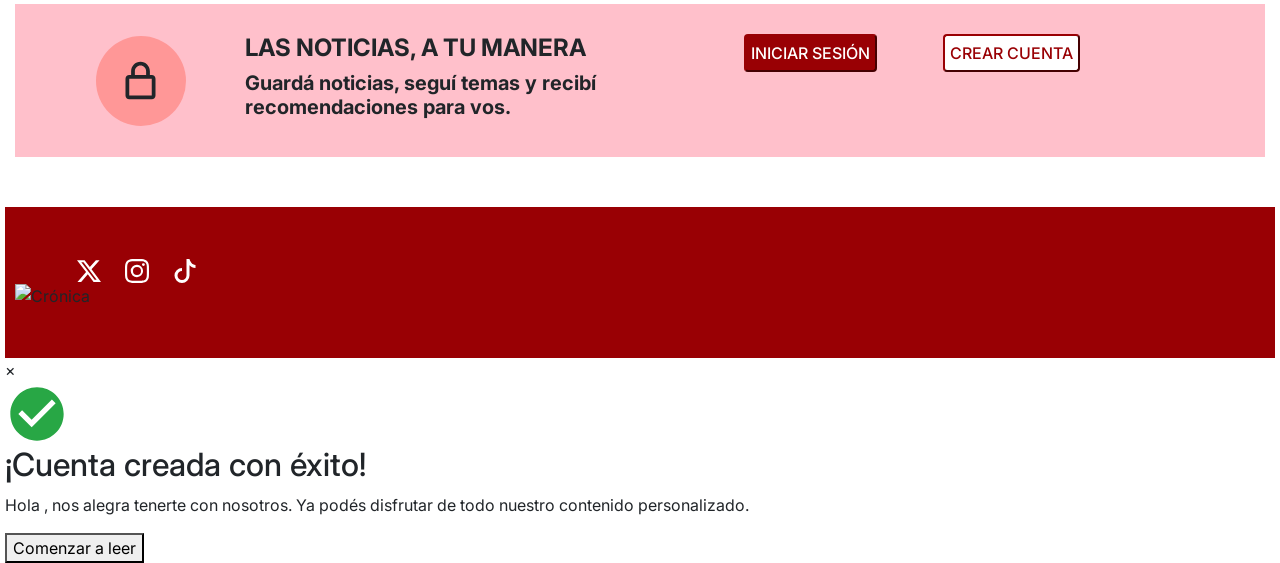
==== commit 4d0e911a: "contenido" ====
--- a/indexlog.html
+++ b/indexlog.html
@@ -229,7 +229,7 @@
                 </div>
             </div>
 
-            <a href="noticia1nologueado.html">
+            <a href="noticia1.html">
             <div class="card">
                 <div class="row g-2">
                     <div class="col-4">
@@ -247,30 +247,31 @@
 
             <div class="card">
                 <div class="row g-2">
-                    <div class="col-4">
-                        <img src="https://www.infobae.com/resizer/v2/https%3A%2F%2Fs3.amazonaws.com%2Farc-wordpress-client-uploads%2Finfobae-wp%2Fwp-content%2Fuploads%2F2019%2F08%2F29205100%2Fmeme-gato-006.jpg?auth=429162069ea9dc321b5f581ec74540925bc95eebc1c7abc5294460904a95a144&smart=true&width=992&height=558&quality=85" class="img-fluid rounded-start" alt="...">
-                    </div>
-                    <div class="col-8">
-                        <div class="card-body">
-                            <h6>POLITICA</h6>
-                            <h5 class="card-title">Con una carta a la Corte, senadores y diputados reclamaron la liberación de Cristina Kirchner</h5>
-                        </div>
-                    </div>
-                </div>
-            </div>
-
-            <div class="card">
-                <div class="row g-2">
-                    <div class="col-4">
-                        <img src="https://www.infobae.com/resizer/v2/https%3A%2F%2Fs3.amazonaws.com%2Farc-wordpress-client-uploads%2Finfobae-wp%2Fwp-content%2Fuploads%2F2019%2F08%2F29205100%2Fmeme-gato-006.jpg?auth=429162069ea9dc321b5f581ec74540925bc95eebc1c7abc5294460904a95a144&smart=true&width=992&height=558&quality=85" class="img-fluid rounded-start" alt="...">
-                    </div>
-                    <div class="col-8">
-                        <div class="card-body">
-                            <h6>CATEGORIA</h6>
-                            <h5 class="card-title">Card title</h5>
-                    </div>
-                </div>
-            </div>
+                            <div class="col-4">
+                                <img src="https://i1.cronica.com.ar/files/image/1670/1670191/6a29d5615d37e_1011_568!.webp?s=0f8023d834ac07acafb3e6a3c6674614&d=1781060400&oe=jpg" class="img-fluid rounded-start" alt="...">
+                            </div>
+                            <div class="col-8">
+                                <div class="card-body">
+                                    <h6>POLITICA</h6>
+                                    <h5 class="card-title">Con una carta a la Corte, senadores y diputados reclamaron la liberación de Cristina Kirchner</h5>
+                                </div>
+                            </div>
+                        </div>
+            </div>
+
+            <div class="card">
+                <div class="row g-2">
+                            <div class="col-4">
+                                <img src=" https://diariocronica-s3.cdn.net.ar/s3i233/2026/06/diariocronica/images/02/63/49/2634968_302cf8c80bd3a977e95e3ae4c430a45cc30e095bd2d6ec97c7c324d9dd07ebd3/md.webp" class="img-fluid rounded-start" alt="...">
+                            </div>
+                            <div class="col-8">
+                                <div class="card-body">
+                                    <h6>SALUD</h6>
+                                    <h5 class="card-title">Grupo Olmos adquiere centros de diálisis de DaVita y desembarca en Brasil
+                                    </h5>
+                                </div>
+                            </div>
+                        </div>
         </div>
         </div>
     </div>
@@ -280,51 +281,55 @@
             <div class="col-12 col-md-3">
                 
                 <div class="col-12 h-100">
+                        <div class="card tarjetaNoticia h-100">
+                            <img src=" https://i1.cronica.com.ar/files/image/1669/1669685/6a289d350fc49_1011_568!.webp?s=402f92badabd62131b94c84a6d5e8343&d=1780974000&oe=png" alt="Noticia Secundaria 1">
+                            <div class="card-body">
+                                <h6>POLITICA</h6>
+                                <h5 class="card-title">Mauricio Macri cuestionó el ajuste de Milei en obra pública: "Este equilibrio fiscal es de mala calidad"
+                                </h5>
+                            </div>
+                        </div>
+                    </div>
+            </div>
+
+            <div class="col-12 col-md-3">
+                <div class="col-12 h-100">
+                        <div class="card tarjetaNoticia h-100">
+                            <img src="https://i1.cronica.com.ar/files/image/1663/1663647/6a15cb1b8af0e_1011_568!.webp?s=ee253526caf8bf33780c798f4cd90979&d=1779764400&oe=jpg" alt="Noticia Secundaria 2">
+                            <div class="card-body">
+                                <h6>POLITICA</h6>
+                                <h5 class="card-title">Reforma electoral y PASO: Diego Santilli recibe a gobernadores por tratativas y el jueves se reúne la mesa política</h5>
+                            </div>
+                        </div>
+                    </div>
+
+            </div>
+
+            <div class="col-12 col-md-3">
+                <div class="col-12 h-100">
+                        <div class="card tarjetaNoticia h-100">
+                            <img src="https://i1.cronica.com.ar/files/image/1669/1669699/6a28d50555284_1011_568!.webp?s=dc8931da130f723618c7d771511cb6db&d=1781060400&oe=png" class="card-img-top" alt="Noticia Secundaria 2">
+                            <div class="card-body">
+                                <h6>DEPORTE</h6>
+                                <h5 class="card-title">Argentina venció a Islandia en el último partido antes del Mundial 2026</h5>
+                            </div>
+                        </div>
+                    </div>
+
+            </div>
+
+            <div class="col-12 col-md-3">
+                <div class="col-12 h-100">
+                    <a href="noticia2.html">
                     <div class="card tarjetaNoticia h-100">
-                        <img src="https://www.infobae.com/resizer/v2/https%3A%2F%2Fs3.amazonaws.com%2Farc-wordpress-client-uploads%2Finfobae-wp%2Fwp-content%2Fuploads%2F2019%2F08%2F29205100%2Fmeme-gato-006.jpg?auth=429162069ea9dc321b5f581ec74540925bc95eebc1c7abc5294460904a95a144&smart=true&width=992&height=558&quality=85" class="card-img-top" alt="Noticia Secundaria 1">
-                        <div class="card-body">
-                            <h6>CATEGORIA</h6>
-                            <h5 class="card-title">Segunda Noticia</h5>
-                        </div>
-                    </div>
-                </div>
-            </div>
-
-            <div class="col-12 col-md-3">
-                <div class="col-12 h-100">
-                    <div class="card tarjetaNoticia h-100">
-                        <img src="https://www.infobae.com/resizer/v2/https%3A%2F%2Fs3.amazonaws.com%2Farc-wordpress-client-uploads%2Finfobae-wp%2Fwp-content%2Fuploads%2F2019%2F08%2F29205100%2Fmeme-gato-006.jpg?auth=429162069ea9dc321b5f581ec74540925bc95eebc1c7abc5294460904a95a144&smart=true&width=992&height=558&quality=85" class="card-img-top" alt="Noticia Secundaria 2">
-                        <div class="card-body">
-                            <h6>CATEGORIA</h6>
-                            <h5 class="card-title">Tercera Noticia</h5>
-                        </div>
-                    </div>
-                </div>
-
-            </div>
-
-            <div class="col-12 col-md-3">
-                <div class="col-12 h-100">
-                    <div class="card tarjetaNoticia h-100">
-                        <img src="https://www.infobae.com/resizer/v2/https%3A%2F%2Fs3.amazonaws.com%2Farc-wordpress-client-uploads%2Finfobae-wp%2Fwp-content%2Fuploads%2F2019%2F08%2F29205100%2Fmeme-gato-006.jpg?auth=429162069ea9dc321b5f581ec74540925bc95eebc1c7abc5294460904a95a144&smart=true&width=992&height=558&quality=85" class="card-img-top" alt="Noticia Secundaria 2">
-                        <div class="card-body">
-                            <h6>CATEGORIA</h6>
-                            <h5 class="card-title">Tercera Noticia</h5>
-                        </div>
-                    </div>
-                </div>
-
-            </div>
-
-            <div class="col-12 col-md-3">
-                <div class="col-12 h-100">
-                    <div class="card tarjetaNoticia h-100">
-                        <img src="https://www.infobae.com/resizer/v2/https%3A%2F%2Fs3.amazonaws.com%2Farc-wordpress-client-uploads%2Finfobae-wp%2Fwp-content%2Fuploads%2F2019%2F08%2F29205100%2Fmeme-gato-006.jpg?auth=429162069ea9dc321b5f581ec74540925bc95eebc1c7abc5294460904a95a144&smart=true&width=992&height=558&quality=85" class="card-img-top" alt="Noticia Secundaria 2">
-                        <div class="card-body">
-                            <h6>CATEGORIA</h6>
-                            <h5 class="card-title">Tercera Noticia</h5>
-                        </div>
-                    </div>
+                                <img src="https://i1.cronica.com.ar/files/image/1671/1671745/6a30110ae65df_1011_568!.webp?s=1a629facf36ed117939c058ceb85f1dd&d=1781492400&oe=png" class="card-img-top" alt="Noticia Secundaria 2">
+                                <div class="card-body">
+                                    <h6>MUNDO</h6>
+                                    <h5 class="card-title">Muerte de Gaspi: el dueño de uno de los helicópteros tenía multas por estar "flojo de papeles"
+                                    </h5>
+                                </div>
+                            </div>
+                    </a>
                 </div>
 
             </div>
@@ -350,40 +355,41 @@
     <div class="row g-2">
         <div class="col-12 col-md-3">
             <div class="card tarjetaNoticia">
-                <img src="https://www.infobae.com/resizer/v2/https%3A%2F%2Fs3.amazonaws.com%2Farc-wordpress-client-uploads%2Finfobae-wp%2Fwp-content%2Fuploads%2F2019%2F08%2F29205100%2Fmeme-gato-006.jpg?auth=429162069ea9dc321b5f581ec74540925bc95eebc1c7abc5294460904a95a144&smart=true&width=992&height=558&quality=85" class="card-img-top" alt="Noticia Secundaria 1">
+                <img src="https://i1.cronica.com.ar/files/image/1657/1657837/6a029110391bd_1011_568!.webp?s=efc5360a4a9b9d8bf8378b366f567c9c&d=1780974000&oe=jpg" class="card-img-top" alt="Noticia Secundaria 1">
                 <div class="card-body">
-                    <h6>CATEGORIA</h6>
-                    <h5 class="card-title">Segunda Noticia</h5>
+                    <h6>POLITICA</h6>
+                    <h5 class="card-title">El Gobierno y universidades analizan un acuerdo salarial, mientras se sostiene el reclamo ante la Corte Suprema</h5>
                 </div>
             </div>
         </div>
 
         <div class="col-12 col-md-3">
             <div class="card tarjetaNoticia">
-                <img src="https://www.infobae.com/resizer/v2/https%3A%2F%2Fs3.amazonaws.com%2Farc-wordpress-client-uploads%2Finfobae-wp%2Fwp-content%2Fuploads%2F2019%2F08%2F29205100%2Fmeme-gato-006.jpg?auth=429162069ea9dc321b5f581ec74540925bc95eebc1c7abc5294460904a95a144&smart=true&width=992&height=558&quality=85" class="card-img-top" alt="Noticia Secundaria 2">
+                <img src="https://i1.cronica.com.ar/files/image/615/615713/694cf83b14b83_1011_568!.webp?s=9e5e72638ed3c14f036a19260dd1089f&d=1776740400&oe=jpg" class="card-img-top" alt="Noticia Secundaria 2">
                 <div class="card-body">
-                    <h6>CATEGORIA</h6>
-                    <h5 class="card-title">Tercera Noticia</h5>
+                    <h6>POLITICA</h6>
+                    <h5 class="card-title">Becas Progresar de ANSES en junio: ¿Cómo saber si te aprobaron la inscripción y cuánto se cobra este mes?</h5>
                 </div>
             </div>
         </div>
 
         <div class="col-12 col-md-3">
             <div class="card tarjetaNoticia">
-                <img src="https://www.infobae.com/resizer/v2/https%3A%2F%2Fs3.amazonaws.com%2Farc-wordpress-client-uploads%2Finfobae-wp%2Fwp-content%2Fuploads%2F2019%2F08%2F29205100%2Fmeme-gato-006.jpg?auth=429162069ea9dc321b5f581ec74540925bc95eebc1c7abc5294460904a95a144&smart=true&width=992&height=558&quality=85" class="card-img-top" alt="Noticia Secundaria 2">
+                <img src="https://i1.cronica.com.ar/files/image/1667/1667377/6a20a95995846_400_225!.jpg?s=0dad49f0e1851ed3e9a4bcd66236f7ec&d=1783798868" class="card-img-top" alt="Noticia Secundaria 2">
                 <div class="card-body">
-                    <h6>CATEGORIA</h6>
-                    <h5 class="card-title">Tercera Noticia</h5>
+                    <h6>SOCIEDAD</h6>
+                    <h5 class="card-title">Agostina, Dulce y Noelia: los tres femicidios que marcaron la marcha del 3 de junio
+</h5>
                 </div>
             </div>
         </div>
 
         <div class="col-12 col-md-3">
             <div class="card tarjetaNoticia">
-                <img src="https://www.infobae.com/resizer/v2/https%3A%2F%2Fs3.amazonaws.com%2Farc-wordpress-client-uploads%2Finfobae-wp%2Fwp-content%2Fuploads%2F2019%2F08%2F29205100%2Fmeme-gato-006.jpg?auth=429162069ea9dc321b5f581ec74540925bc95eebc1c7abc5294460904a95a144&smart=true&width=992&height=558&quality=85" class="card-img-top" alt="Noticia Secundaria 2">
+                <img src="https://i1.cronica.com.ar/files/image/119/119023/691f95237719a_1011_568!.webp?s=ba87809ac4e37fc34d56e56be36e71cc&d=1763607600&oe=jpg" class="card-img-top" alt="Noticia Secundaria 2">
                 <div class="card-body">
-                    <h6>CATEGORIA</h6>
-                    <h5 class="card-title">Tercera Noticia</h5>
+                    <h6>SOCIEDAD</h6>
+                    <h5 class="card-title">Suspenden las clases por 48 horas: todo lo que se sabe sobre el paro docente</h5>
                 </div>
             </div>
         </div>
@@ -393,12 +399,12 @@
                 <a href="noticia1nologueado.html">
                 <div class="row g-2">
                     <div class="col-4">
-                        <img src="https://www.infobae.com/resizer/v2/https%3A%2F%2Fs3.amazonaws.com%2Farc-wordpress-client-uploads%2Finfobae-wp%2Fwp-content%2Fuploads%2F2019%2F08%2F29205100%2Fmeme-gato-006.jpg?auth=429162069ea9dc321b5f581ec74540925bc95eebc1c7abc5294460904a95a144&smart=true&width=992&height=558&quality=85" class="img-fluid rounded-start" alt="...">
+                        <img src="https://i1.cronica.com.ar/files/image/1623/1623257/699cc9a488377_1011_568!.webp?s=eb012479990fda937880ea2b79913427&d=1771815600&oe=jpg" class="img-fluid rounded-start" alt="...">
                     </div>
                     <div class="col-8">
                         <div class="card-body">
-                            <h6>CATEGORIA</h6>
-                            <h5 class="card-title">Card title</h5>
+                            <h6>POLITICA</h6>
+                            <h5 class="card-title">ANSES confirmó un pago de $320.000 en junio: ¿Quiénes lo cobran?</h5>
                         </div>
                     </div>
                 </div>
@@ -410,12 +416,15 @@
             <div class="card">
                 <div class="row g-2">
                     <div class="col-4">
-                        <img src="https://www.infobae.com/resizer/v2/https%3A%2F%2Fs3.amazonaws.com%2Farc-wordpress-client-uploads%2Finfobae-wp%2Fwp-content%2Fuploads%2F2019%2F08%2F29205100%2Fmeme-gato-006.jpg?auth=429162069ea9dc321b5f581ec74540925bc95eebc1c7abc5294460904a95a144&smart=true&width=992&height=558&quality=85" class="img-fluid rounded-start" alt="...">
+                        <img src="https://i1.cronica.com.ar/files/image/1669/1669551/6a28634b28439_1011_568!.webp?s=e909cead38b949e07ec7c6347c469289&d=1780974000&oe=jpg" class="img-fluid rounded-start" alt="...">
                     </div>
                     <div class="col-8">
                         <div class="card-body">
-                            <h6>CATEGORIA</h6>
-                            <h5 class="card-title">Card title</h5>
+                            <h6>POLITICA</h6>
+                            <h5 class="card-title">Deuda externa: el Gobierno le canjeó bonos al Banco Central para facilitar el próximo pago
+
+
+</h5>
                         </div>
                     </div>
                 </div>
@@ -426,12 +435,12 @@
             <div class="card">
                 <div class="row g-2">
                     <div class="col-4">
-                        <img src="https://www.infobae.com/resizer/v2/https%3A%2F%2Fs3.amazonaws.com%2Farc-wordpress-client-uploads%2Finfobae-wp%2Fwp-content%2Fuploads%2F2019%2F08%2F29205100%2Fmeme-gato-006.jpg?auth=429162069ea9dc321b5f581ec74540925bc95eebc1c7abc5294460904a95a144&smart=true&width=992&height=558&quality=85" class="img-fluid rounded-start" alt="...">
+                        <img src="https://i1.cronica.com.ar/files/image/618/618071/694d104377ef0_1011_568!.webp?s=05017766d8dbcda4f262e6812356b2c0&d=1771902000&oe=jpg" class="img-fluid rounded-start" alt="...">
                     </div>
                     <div class="col-8">
                         <div class="card-body">
-                            <h6>CATEGORIA</h6>
-                            <h5 class="card-title">Card title</h5>
+                            <h6>SOCIEDAD</h6>
+                            <h5 class="card-title">Cuenta DNI: cómo comprar el regalo del Día del Padre en cuotas sin interés</h5>
                         </div>
                     </div>
                 </div>
@@ -468,16 +477,16 @@
                         <div class="col-11">
                             <div class="card">
                                 <div class="row g-2 align-items-center">
-                                    <div class="col-4">
-                                        <img src="https://www.infobae.com/resizer/v2/https%3A%2F%2Fs3.amazonaws.com%2Farc-wordpress-client-uploads%2Finfobae-wp%2Fwp-content%2Fuploads%2F2019%2F08%2F29205100%2Fmeme-gato-006.jpg?auth=429162069ea9dc321b5f581ec74540925bc95eebc1c7abc5294460904a95a144&smart=true&width=992&height=558&quality=85" class="img-fluid rounded-start" alt="...">
-                                    </div>
-                                    <div class="col-8">
-                                        <div class="card-body">
-                                            <h6>CATEGORIA</h6>
-                                            <h5 class="card-title">Título de la noticia</h5>
+                                            <div class="col-4">
+                                                <img src="https://i1.cronica.com.ar/files/image/1669/1669571/6a286540d5cae_1011_568!.webp?s=c0da5a24e92bd68e278b8962271630a0&d=1780974000&oe=jpg" class="img-fluid rounded-start" alt="...">
+                                            </div>
+                                            <div class="col-8">
+                                                <div class="card-body">
+                                                    <h6>DEPORTE</h6>
+                                                    <h5 class="card-title">Argelia tomó una drástica decisión con su DT a días del debut en el Mundial 2026 ante la Selección Argentina</h5>
+                                                </div>
+                                            </div>
                                         </div>
-                                    </div>
-                                </div>
                             </div>
                         </div>
                     </div>
@@ -489,16 +498,16 @@
                         <div class="col-11">
                             <div class="card">
                                 <div class="row g-2 align-items-center">
-                                    <div class="col-4">
-                                        <img src="https://www.infobae.com/resizer/v2/https%3A%2F%2Fs3.amazonaws.com%2Farc-wordpress-client-uploads%2Finfobae-wp%2Fwp-content%2Fuploads%2F2019%2F08%2F29205100%2Fmeme-gato-006.jpg?auth=429162069ea9dc321b5f581ec74540925bc95eebc1c7abc5294460904a95a144&smart=true&width=992&height=558&quality=85" class="img-fluid rounded-start" alt="...">
-                                    </div>
-                                    <div class="col-8">
-                                        <div class="card-body">
-                                            <h6>CATEGORIA</h6>
-                                            <h5 class="card-title">Título de la noticia</h5>
+                                            <div class="col-4">
+                                                <img src="https://i1.cronica.com.ar/files/image/1669/1669401/6a282f0629221_1011_568!.webp?s=307224732de56ee1529b493c88fac9e6&d=1780974000&oe=png" class="img-fluid rounded-start" alt="...">
+                                            </div>
+                                            <div class="col-8">
+                                                <div class="card-body">
+                                                    <h6>POLICIAL</h6>
+                                                    <h5 class="card-title">El joven empujado por un rugbier y atropellado por un auto rompió el silencio: "Me pudo haber matado"</h5>
+                                                </div>
+                                            </div>
                                         </div>
-                                    </div>
-                                </div>
                             </div>
                         </div>
                     </div>
@@ -510,16 +519,16 @@
                         <div class="col-11">
                             <div class="card">
                                 <div class="row g-2 align-items-center">
-                                    <div class="col-4">
-                                        <img src="https://www.infobae.com/resizer/v2/https%3A%2F%2Fs3.amazonaws.com%2Farc-wordpress-client-uploads%2Finfobae-wp%2Fwp-content%2Fuploads%2F2019%2F08%2F29205100%2Fmeme-gato-006.jpg?auth=429162069ea9dc321b5f581ec74540925bc95eebc1c7abc5294460904a95a144&smart=true&width=992&height=558&quality=85" class="img-fluid rounded-start" alt="...">
-                                    </div>
-                                    <div class="col-8">
-                                        <div class="card-body">
-                                            <h6>CATEGORIA</h6>
-                                            <h5 class="card-title">Título de la noticia</h5>
+                                            <div class="col-4">
+                                                <img src="https://i1.cronica.com.ar/files/image/1669/1669409/6a28319aac771_1011_568!.webp?s=1de6c7fb222c111ef4138398e4b442b9&d=1780974000&oe=jpg" class="img-fluid rounded-start" alt="...">
+                                            </div>
+                                            <div class="col-8">
+                                                <div class="card-body">
+                                                    <h6>MUSICA</h6>
+                                                    <h5 class="card-title">El video de Maria Becerra sobre el Indio Solari que se volvió viral tras su partida: "En todos sus conciertos va a pasar eso..."</h5>
+                                                </div>
+                                            </div>
                                         </div>
-                                    </div>
-                                </div>
                             </div>
                         </div>
                     </div>
@@ -540,16 +549,17 @@
                         <div class="col-11">
                             <div class="card">
                                 <div class="row g-2 align-items-center">
-                                    <div class="col-4">
-                                        <img src="https://www.infobae.com/resizer/v2/https%3A%2F%2Fs3.amazonaws.com%2Farc-wordpress-client-uploads%2Finfobae-wp%2Fwp-content%2Fuploads%2F2019%2F08%2F29205100%2Fmeme-gato-006.jpg?auth=429162069ea9dc321b5f581ec74540925bc95eebc1c7abc5294460904a95a144&smart=true&width=992&height=558&quality=85" class="img-fluid rounded-start" alt="...">
-                                    </div>
-                                    <div class="col-8">
-                                        <div class="card-body">
-                                            <h6>CATEGORIA</h6>
-                                            <h5 class="card-title">Título de la noticia</h5>
+                                            <div class="col-4">
+                                                <img src="https://i1.cronica.com.ar/files/image/671/671665/694fe623b17eb_1011_568!.webp?s=e0ef185b6bf40a8a539fd38569d51f9d&d=1765335600&oe=jpg" class="img-fluid rounded-start" alt="...">
+                                            </div>
+                                            <div class="col-8">
+                                                <div class="card-body">
+                                                    <h6>COCINA</h6>
+                                                    <h5 class="card-title">El delicioso corte de carne apto para pucheros, caldos y estofados: ¿Cómo conseguirlo a $3.120 el kilo?
+                                                    </h5>
+                                                </div>
+                                            </div>
                                         </div>
-                                    </div>
-                                </div>
                             </div>
                         </div>
                     </div>
@@ -561,16 +571,17 @@
                         <div class="col-11">
                             <div class="card">
                                 <div class="row g-2 align-items-center">
-                                    <div class="col-4">
-                                        <img src="https://www.infobae.com/resizer/v2/https%3A%2F%2Fs3.amazonaws.com%2Farc-wordpress-client-uploads%2Finfobae-wp%2Fwp-content%2Fuploads%2F2019%2F08%2F29205100%2Fmeme-gato-006.jpg?auth=429162069ea9dc321b5f581ec74540925bc95eebc1c7abc5294460904a95a144&smart=true&width=992&height=558&quality=85" class="img-fluid rounded-start" alt="...">
-                                    </div>
-                                    <div class="col-8">
-                                        <div class="card-body">
-                                            <h6>CATEGORIA</h6>
-                                            <h5 class="card-title">Título de la noticia</h5>
+                                            <div class="col-4">
+                                                <img src="https://i1.cronica.com.ar/files/image/1669/1669401/6a282f0629221_1011_568!.webp?s=307224732de56ee1529b493c88fac9e6&d=1780974000&oe=png" class="img-fluid rounded-start" alt="...">
+                                            </div>
+                                            <div class="col-8">
+                                                <div class="card-body">
+                                                    <h6>POLICIAL</h6>
+                                                    <h5 class="card-title">El joven empujado por un rugbier y atropellado por un auto rompió el silencio: "Me pudo haber matado"
+                                                    </h5>
+                                                </div>
+                                            </div>
                                         </div>
-                                    </div>
-                                </div>
                             </div>
                         </div>
                     </div>
@@ -582,16 +593,16 @@
                         <div class="col-11">
                             <div class="card">
                                 <div class="row g-2 align-items-center">
-                                    <div class="col-4">
-                                        <img src="https://www.infobae.com/resizer/v2/https%3A%2F%2Fs3.amazonaws.com%2Farc-wordpress-client-uploads%2Finfobae-wp%2Fwp-content%2Fuploads%2F2019%2F08%2F29205100%2Fmeme-gato-006.jpg?auth=429162069ea9dc321b5f581ec74540925bc95eebc1c7abc5294460904a95a144&smart=true&width=992&height=558&quality=85" class="img-fluid rounded-start" alt="...">
-                                    </div>
-                                    <div class="col-8">
-                                        <div class="card-body">
-                                            <h6>CATEGORIA</h6>
-                                            <h5 class="card-title">Título de la noticia</h5>
+                                            <div class="col-4">
+                                                <img src="https://i1.cronica.com.ar/files/image/1669/1669357/6a2818204a42b_1011_568!.webp?s=2763c4d8840b9c319bf87fb972593e02&d=1780974000&oe=png" class="img-fluid rounded-start" alt="...">
+                                            </div>
+                                            <div class="col-8">
+                                                <div class="card-body">
+                                                    <h6>COCINA</h6>
+                                                    <h5 class="card-title">Chipá proteico: una receta fácil para disfrutar este clásico de forma más nutritiva</h5>
+                                                </div>
+                                            </div>
                                         </div>
-                                    </div>
-                                </div>
                             </div>
                         </div>
                     </div>
@@ -693,10 +704,10 @@
                 
                 <div class="col-12">
                     <div class="card tarjetaNoticia">
-                        <img src="https://www.infobae.com/resizer/v2/https%3A%2F%2Fs3.amazonaws.com%2Farc-wordpress-client-uploads%2Finfobae-wp%2Fwp-content%2Fuploads%2F2019%2F08%2F29205100%2Fmeme-gato-006.jpg?auth=429162069ea9dc321b5f581ec74540925bc95eebc1c7abc5294460904a95a144&smart=true&width=992&height=558&quality=85" class="card-img-top" alt="Noticia Secundaria 1">
+                        <img src="https://i1.cronica.com.ar/files/image/1668/1668757/6a25f41a9304e_1011_568!.jpg?s=aec26a79108d376a23d1e8c862a1cc42&d=1780801200" class="card-img-top" alt="Noticia Secundaria 1">
                         <div class="card-body">
-                            <h6>CATEGORIA</h6>
-                            <h5 class="card-title">Segunda Noticia</h5>
+                            <h6>POLITICA</h6>
+                            <h5 class="card-title">Donald Trump descartó retirar las tropas de la guerra con Irán hasta el fin del conflicto</h5>
                         </div>
                     </div>
                 </div>
@@ -705,10 +716,11 @@
             <div class="col-12 col-md-4">
                 <div class="col-12">
                     <div class="card tarjetaNoticia">
-                        <img src="https://www.infobae.com/resizer/v2/https%3A%2F%2Fs3.amazonaws.com%2Farc-wordpress-client-uploads%2Finfobae-wp%2Fwp-content%2Fuploads%2F2019%2F08%2F29205100%2Fmeme-gato-006.jpg?auth=429162069ea9dc321b5f581ec74540925bc95eebc1c7abc5294460904a95a144&smart=true&width=992&height=558&quality=85" class="card-img-top" alt="Noticia Secundaria 2">
+                        <img src="https://i1.cronica.com.ar/files/image/1668/1668443/6a24904184272_1011_568!.webp?s=80c9f16857ad3f02dec62d66594d739e&d=1784172038&oe=jpg" class="card-img-top" alt="Noticia Secundaria 2">
                         <div class="card-body">
-                            <h6>CATEGORIA</h6>
-                            <h5 class="card-title">Tercera Noticia</h5>
+                            <h6>ECONOMIA</h6>
+                            <h5 class="card-title">Irán volvió a lanzar misiles contra Kuwait y Baréin tras una nueva ofensiva de Estados Unidos
+</h5>
                         </div>
                     </div>
                 </div>
@@ -718,10 +730,10 @@
             <div class="col-12 col-md-4">
                 <div class="col-12">
                     <div class="card tarjetaNoticia">
-                        <img src="https://www.infobae.com/resizer/v2/https%3A%2F%2Fs3.amazonaws.com%2Farc-wordpress-client-uploads%2Finfobae-wp%2Fwp-content%2Fuploads%2F2019%2F08%2F29205100%2Fmeme-gato-006.jpg?auth=429162069ea9dc321b5f581ec74540925bc95eebc1c7abc5294460904a95a144&smart=true&width=992&height=558&quality=85" class="card-img-top" alt="Noticia Secundaria 2">
+                        <img src="https://i1.cronica.com.ar/files/image/1668/1668753/6a25efe8e7c89_1011_568!.webp?s=af49d71ff1ad759b3f5c04a8f363e03c&d=1780801200&oe=jpg" class="card-img-top" alt="Noticia Secundaria 2">
                         <div class="card-body">
-                            <h6>CATEGORIA</h6>
-                            <h5 class="card-title">Tercera Noticia</h5>
+                            <h6>MUNDO</h6>
+                            <h5 class="card-title">Balotaje en Perú: "Hay un empate técnico", aseguró uno de los candidatos</h5>
                         </div>
                     </div>
                 </div>
@@ -813,49 +825,49 @@
                 
                 <div class="col-12">
                     <div class="card tarjetaNoticia">
-                        <img src="https://www.infobae.com/resizer/v2/https%3A%2F%2Fs3.amazonaws.com%2Farc-wordpress-client-uploads%2Finfobae-wp%2Fwp-content%2Fuploads%2F2019%2F08%2F29205100%2Fmeme-gato-006.jpg?auth=429162069ea9dc321b5f581ec74540925bc95eebc1c7abc5294460904a95a144&smart=true&width=992&height=558&quality=85" class="card-img-top" alt="Noticia Secundaria 1">
-                        <div class="card-body">
-                            <h6>CATEGORIA</h6>
-                            <h5 class="card-title">Segunda Noticia</h5>
-                        </div>
-                    </div>
-                </div>
-            </div>
-
-            <div class="col-12 col-md-3">
-                <div class="col-12">
-                    <div class="card tarjetaNoticia">
-                        <img src="https://www.infobae.com/resizer/v2/https%3A%2F%2Fs3.amazonaws.com%2Farc-wordpress-client-uploads%2Finfobae-wp%2Fwp-content%2Fuploads%2F2019%2F08%2F29205100%2Fmeme-gato-006.jpg?auth=429162069ea9dc321b5f581ec74540925bc95eebc1c7abc5294460904a95a144&smart=true&width=992&height=558&quality=85" class="card-img-top" alt="Noticia Secundaria 2">
-                        <div class="card-body">
-                            <h6>CATEGORIA</h6>
-                            <h5 class="card-title">Tercera Noticia</h5>
-                        </div>
-                    </div>
-                </div>
-
-            </div>
-
-            <div class="col-12 col-md-3">
-                <div class="col-12">
-                    <div class="card tarjetaNoticia">
-                        <img src="https://www.infobae.com/resizer/v2/https%3A%2F%2Fs3.amazonaws.com%2Farc-wordpress-client-uploads%2Finfobae-wp%2Fwp-content%2Fuploads%2F2019%2F08%2F29205100%2Fmeme-gato-006.jpg?auth=429162069ea9dc321b5f581ec74540925bc95eebc1c7abc5294460904a95a144&smart=true&width=992&height=558&quality=85" class="card-img-top" alt="Noticia Secundaria 2">
-                        <div class="card-body">
-                            <h6>CATEGORIA</h6>
-                            <h5 class="card-title">Tercera Noticia</h5>
-                        </div>
-                    </div>
-                </div>
-
-            </div>
-
-            <div class="col-12 col-md-3">
-                <div class="col-12">
-                    <div class="card tarjetaNoticia">
-                        <img src="https://www.infobae.com/resizer/v2/https%3A%2F%2Fs3.amazonaws.com%2Farc-wordpress-client-uploads%2Finfobae-wp%2Fwp-content%2Fuploads%2F2019%2F08%2F29205100%2Fmeme-gato-006.jpg?auth=429162069ea9dc321b5f581ec74540925bc95eebc1c7abc5294460904a95a144&smart=true&width=992&height=558&quality=85" class="card-img-top" alt="Noticia Secundaria 2">
-                        <div class="card-body">
-                            <h6>CATEGORIA</h6>
-                            <h5 class="card-title">Tercera Noticia</h5>
-                        </div>
+                        <img src="https://i1.cronica.com.ar/files/image/1668/1668717/6a25c7c7d0915_1011_568!.webp?s=a2e6ada4e2bfa3cbe124eb0e315ef660&d=1780801200&oe=jpg" class="card-img-top" alt="Noticia Secundaria 1">
+                            <div class="card-body">
+                                <h6>POLITICA</h6>
+                                <h5 class="card-title">En el Día del Periodista, Mauricio Macri defendió la libertad de prensa y profundizó la distancia oficial</h5>
+                            </div>
+                    </div>
+                </div>
+            </div>
+
+            <div class="col-12 col-md-3">
+                <div class="col-12">
+                    <div class="card tarjetaNoticia">
+                        <img src="https://i1.cronica.com.ar/files/image/1649/1649825/69ea6c50200fe_1011_568!.webp?s=24c24f1b4668cf028c8ac58a03867720&d=1776913200&oe=jpg" class="card-img-top" alt="Noticia Secundaria 2">
+                            <div class="card-body">
+                                <h6>ECONOMÍA</h6>
+                                <h5 class="card-title">Los jubilados de la mínima cobran más de $670.000 en junio: ¿En qué fechas?</h5>
+                            </div>
+                    </div>
+                </div>
+
+            </div>
+
+            <div class="col-12 col-md-3">
+                <div class="col-12">
+                    <div class="card tarjetaNoticia">
+                        <img src="https://i1.cronica.com.ar/files/image/1668/1668753/6a25efe8e7c89_1011_568!.webp?s=af49d71ff1ad759b3f5c04a8f363e03c&d=1780801200&oe=jpg" class="card-img-top" alt="Noticia Secundaria 2">
+                            <div class="card-body">
+                                <h6>POLITICA</h6>
+                                <h5 class="card-title">Balotaje en Perú: "Hay un empate técnico", aseguró uno de los candidatos</h5>
+                            </div>
+                    </div>
+                </div>
+
+            </div>
+
+            <div class="col-12 col-md-3">
+                <div class="col-12">
+                    <div class="card tarjetaNoticia">
+                        <img src="https://i1.cronica.com.ar/files/image/1670/1670193/6a29d97b8feaa_1011_568!.webp?s=bd74381ede538162ab4216f5e102238a&d=1781060400&oe=jpg" class="card-img-top" alt="Noticia Secundaria 2">
+                            <div class="card-body">
+                                <h6>DEPORTE</h6>
+                                <h5 class="card-title">Jorge Sampaoli es el nuevo director técnico de Talleres de Córdoba</h5>
+                            </div>
                     </div>
                 </div>
 
@@ -865,48 +877,50 @@
             <div class="col-12 col-md-4">
             <div class="card">
                 <div class="row g-2">
-                    <div class="col-4">
-                        <img src="https://www.infobae.com/resizer/v2/https%3A%2F%2Fs3.amazonaws.com%2Farc-wordpress-client-uploads%2Finfobae-wp%2Fwp-content%2Fuploads%2F2019%2F08%2F29205100%2Fmeme-gato-006.jpg?auth=429162069ea9dc321b5f581ec74540925bc95eebc1c7abc5294460904a95a144&smart=true&width=992&height=558&quality=85" class="img-fluid rounded-start" alt="...">
-                    </div>
-                    <div class="col-8">
-                        <div class="card-body">
-                            <h6>CATEGORIA</h6>
-                            <h5 class="card-title">Card title</h5>
-                        </div>
-                    </div>
-                </div>
+                                <div class="col-4">
+                                    <img src="https://i1.cronica.com.ar/files/image/1644/1644497/69dba3ea08cf9_1011_568!.webp?s=04705f3fb90e498626408c6bb181b673&d=1775962800&oe=png"
+                                        class="img-fluid rounded-start" alt="...">
+                                </div>
+                                <div class="col-8">
+                                    <div class="card-body">
+                                        <h6>COCINA</h6>
+                                        <h5 class="card-title">El corte de cerdo rico y barato que es ideal para preparar milanesas, guisos y estofados</h5>
+                                    </div>
+                                </div>
+                            </div>
             </div>
             </div>
 
             <div class="col-12 col-md-4">
             <div class="card">
                 <div class="row g-2">
-                    <div class="col-4">
-                        <img src="https://www.infobae.com/resizer/v2/https%3A%2F%2Fs3.amazonaws.com%2Farc-wordpress-client-uploads%2Finfobae-wp%2Fwp-content%2Fuploads%2F2019%2F08%2F29205100%2Fmeme-gato-006.jpg?auth=429162069ea9dc321b5f581ec74540925bc95eebc1c7abc5294460904a95a144&smart=true&width=992&height=558&quality=85" class="img-fluid rounded-start" alt="...">
-                    </div>
-                    <div class="col-8">
-                        <div class="card-body">
-                            <h6>CATEGORIA</h6>
-                            <h5 class="card-title">Card title</h5>
-                        </div>
-                    </div>
-                </div>
+                                <div class="col-4">
+                                    <img src="https://i1.cronica.com.ar/files/image/1669/1669489/6a284d47a15e9_1011_568!.webp?s=38ff1f0c2075c13dd55f87c382aa29b9&d=1780974000&oe=jpg" class="img-fluid rounded-start" alt="...">
+                                </div>
+                                <div class="col-8">
+                                    <div class="card-body">
+                                        <h6>SOCIEDAD</h6>
+                                        <h5 class="card-title">Sorpresa en La Rioja: descubrieron un antecesor gigante de cocodrilo que vivió hace 237 millones de años</h5>
+                                    </div>
+                                </div>
+                            </div>
             </div>
             </div>
 
             <div class="col-12 col-md-4">
             <div class="card">
                 <div class="row g-2">
-                    <div class="col-4">
-                        <img src="https://www.infobae.com/resizer/v2/https%3A%2F%2Fs3.amazonaws.com%2Farc-wordpress-client-uploads%2Finfobae-wp%2Fwp-content%2Fuploads%2F2019%2F08%2F29205100%2Fmeme-gato-006.jpg?auth=429162069ea9dc321b5f581ec74540925bc95eebc1c7abc5294460904a95a144&smart=true&width=992&height=558&quality=85" class="img-fluid rounded-start" alt="...">
-                    </div>
-                    <div class="col-8">
-                        <div class="card-body">
-                            <h6>CATEGORIA</h6>
-                            <h5 class="card-title">Card title</h5>
-                        </div>
-                    </div>
-                </div>
+                                <div class="col-4">
+                                    <img src="https://i1.cronica.com.ar/files/image/895/895517/695e477ec43b8_1011_568!.webp?s=b594953c3341131d5e0a98d774019f44&d=1767754800&oe=jpg" class="img-fluid rounded-start" alt="...">
+                                </div>
+                                <div class="col-8">
+                                    <div class="card-body">
+                                        <h6>NOTICIAS</h6>
+                                        <h5 class="card-title">Antonela Roccuzzo lució una remera con la cara de Lionel Messi y revolucionó las redes: la foto
+                                        </h5>
+                                    </div>
+                                </div>
+                            </div>
             </div>
             </div>
             </div>
@@ -935,55 +949,57 @@
 
         <div class="col-12 col-md-6">
             <div class="card tarjetaNoticia">
-                <img src="https://www.infobae.com/resizer/v2/https%3A%2F%2Fs3.amazonaws.com%2Farc-wordpress-client-uploads%2Finfobae-wp%2Fwp-content%2Fuploads%2F2019%2F08%2F29205100%2Fmeme-gato-006.jpg?auth=429162069ea9dc321b5f581ec74540925bc95eebc1c7abc5294460904a95a144&smart=true&width=992&height=558&quality=85" class="card-img-top" alt="Noticia Principal">
-                <div class="card-body">
-                            <h6>CATEGORIA</h6>
-                    <h3 class="card-title">¡NOTICIA DEL AÑO! El michi que conquistó internet</h3>
-                </div>
+                <img src="https://i1.cronica.com.ar/files/image/1672/1672571/6a328c2937644_1011_568!.webp?s=2639a825646af3e45f7e4b32975cf88f&d=1781665200&oe=jpg
+                        " class="card-img-top" alt="Noticia Principal">
+                        <div class="card-body">
+                            <h6>FUTBOL</h6>
+                            <h3 class="card-title">Escandalosa lluvia de memes tras la goleada de Argentina a Argelia por el Mundial 2026 con un hat-trick de Messi
+                            </h3>
+                        </div>
             </div>
         </div>
 
         <div class="col-12 col-lg-6 noticiasDerecha">
             <div class="card">
                 <div class="row g-2">
-                    <div class="col-4">
-                        <img src="https://www.infobae.com/resizer/v2/https%3A%2F%2Fs3.amazonaws.com%2Farc-wordpress-client-uploads%2Finfobae-wp%2Fwp-content%2Fuploads%2F2019%2F08%2F29205100%2Fmeme-gato-006.jpg?auth=429162069ea9dc321b5f581ec74540925bc95eebc1c7abc5294460904a95a144&smart=true&width=992&height=558&quality=85" class="img-fluid rounded-start" alt="...">
-                    </div>
-                    <div class="col-8">
-                        <div class="card-body">
-                            <h6>CATEGORIA</h6>
-                            <h5 class="card-title">Card title</h5>
-                        </div>
-                    </div>
-                </div>
+                            <div class="col-4">
+                                <img src="https://i1.cronica.com.ar/files/image/1663/1663669/6a15d19902e0b_1011_568!.webp?s=a2909f597671e719a93b86b9625d55c3&d=1779764400&oe=jpg" class="img-fluid rounded-start" alt="...">
+                            </div>
+                            <div class="col-8">
+                                <div class="card-body">
+                                    <h6>FUTBOL</h6>
+                                    <h5 class="card-title">Se va de Racing: Gabriel Rojas será nuevo jugador del Cruzeiro</h5>
+                                </div>
+                            </div>
+                        </div>
             </div>
 
             <div class="card ">
                 <div class="row g-2">
-                    <div class="col-4">
-                        <img src="https://www.infobae.com/resizer/v2/https%3A%2F%2Fs3.amazonaws.com%2Farc-wordpress-client-uploads%2Finfobae-wp%2Fwp-content%2Fuploads%2F2019%2F08%2F29205100%2Fmeme-gato-006.jpg?auth=429162069ea9dc321b5f581ec74540925bc95eebc1c7abc5294460904a95a144&smart=true&width=992&height=558&quality=85" class="img-fluid rounded-start" alt="...">
-                    </div>
-                    <div class="col-8">
-                        <div class="card-body">
-                            <h6>CATEGORIA</h6>
-                            <h5 class="card-title">Card title</h5>
-                        </div>
-                    </div>
-                </div>
-            </div>
-
-            <div class="card">
-                <div class="row g-2">
-                    <div class="col-4">
-                        <img src="https://www.infobae.com/resizer/v2/https%3A%2F%2Fs3.amazonaws.com%2Farc-wordpress-client-uploads%2Finfobae-wp%2Fwp-content%2Fuploads%2F2019%2F08%2F29205100%2Fmeme-gato-006.jpg?auth=429162069ea9dc321b5f581ec74540925bc95eebc1c7abc5294460904a95a144&smart=true&width=992&height=558&quality=85" class="img-fluid rounded-start" alt="...">
-                    </div>
-                    <div class="col-8">
-                        <div class="card-body">
-                            <h6>CATEGORIA</h6>
-                            <h5 class="card-title">Card title</h5>
-                        </div>
-                    </div>
-                </div>
+                            <div class="col-4">
+                                <img src="https://i1.cronica.com.ar/files/image/1668/1668749/6a25e9ff8f84d_1011_568!.webp?s=6e2d93ed133108c953bfa5802677145e&d=1780801200&oe=jpg" class="img-fluid rounded-start" alt="...">
+                            </div>
+                            <div class="col-8">
+                                <div class="card-body">
+                                    <h6>F1</h6>
+                                    <h5 class="card-title">¿Suben posiciones?: Alpine apelará las sanciones que recibieron Franco Colapinto y Pierre Gasly en el GP de Mónaco de la Fórmula 1</h5>
+                                </div>
+                            </div>
+                        </div>
+            </div>
+
+            <div class="card">
+                <div class="row g-2">
+                            <div class="col-4">
+                                <img src="https://i1.cronica.com.ar/files/image/1668/1668697/6a25b6409f6b6_1011_568!.webp?s=a31ecbaec47058d02ee809b139845059&d=1780801200&oe=jpg" class="img-fluid rounded-start" alt="...">
+                            </div>
+                            <div class="col-8">
+                                <div class="card-body">
+                                    <h6>TENIS</h6>
+                                    <h5 class="card-title">Alexander Zverev venció a Flavio Cobolli y es el nuevo campeón de Roland Garros</h5>
+                                </div>
+                            </div>
+                        </div>
             </div>
 
         </div>
@@ -1014,49 +1030,51 @@
                 
                 <div class="col-12">
                     <div class="card tarjetaNoticia">
-                        <img src="https://www.infobae.com/resizer/v2/https%3A%2F%2Fs3.amazonaws.com%2Farc-wordpress-client-uploads%2Finfobae-wp%2Fwp-content%2Fuploads%2F2019%2F08%2F29205100%2Fmeme-gato-006.jpg?auth=429162069ea9dc321b5f581ec74540925bc95eebc1c7abc5294460904a95a144&smart=true&width=992&height=558&quality=85" class="card-img-top" alt="Noticia Secundaria 1">
-                        <div class="card-body">
-                            <h6>CATEGORIA</h6>
-                            <h5 class="card-title">Segunda Noticia</h5>
-                        </div>
-                    </div>
-                </div>
-            </div>
-
-            <div class="col-12 col-md-3">
-                <div class="col-12">
-                    <div class="card tarjetaNoticia">
-                        <img src="https://www.infobae.com/resizer/v2/https%3A%2F%2Fs3.amazonaws.com%2Farc-wordpress-client-uploads%2Finfobae-wp%2Fwp-content%2Fuploads%2F2019%2F08%2F29205100%2Fmeme-gato-006.jpg?auth=429162069ea9dc321b5f581ec74540925bc95eebc1c7abc5294460904a95a144&smart=true&width=992&height=558&quality=85" class="card-img-top" alt="Noticia Secundaria 2">
-                        <div class="card-body">
-                            <h6>CATEGORIA</h6>
-                            <h5 class="card-title">Tercera Noticia</h5>
-                        </div>
-                    </div>
-                </div>
-
-            </div>
-
-            <div class="col-12 col-md-3">
-                <div class="col-12">
-                    <div class="card tarjetaNoticia">
-                        <img src="https://www.infobae.com/resizer/v2/https%3A%2F%2Fs3.amazonaws.com%2Farc-wordpress-client-uploads%2Finfobae-wp%2Fwp-content%2Fuploads%2F2019%2F08%2F29205100%2Fmeme-gato-006.jpg?auth=429162069ea9dc321b5f581ec74540925bc95eebc1c7abc5294460904a95a144&smart=true&width=992&height=558&quality=85" class="card-img-top" alt="Noticia Secundaria 2">
-                        <div class="card-body">
-                            <h6>CATEGORIA</h6>
-                            <h5 class="card-title">Tercera Noticia</h5>
-                        </div>
-                    </div>
-                </div>
-
-            </div>
-
-            <div class="col-12 col-md-3">
-                <div class="col-12">
-                    <div class="card tarjetaNoticia">
-                        <img src="https://www.infobae.com/resizer/v2/https%3A%2F%2Fs3.amazonaws.com%2Farc-wordpress-client-uploads%2Finfobae-wp%2Fwp-content%2Fuploads%2F2019%2F08%2F29205100%2Fmeme-gato-006.jpg?auth=429162069ea9dc321b5f581ec74540925bc95eebc1c7abc5294460904a95a144&smart=true&width=992&height=558&quality=85" class="card-img-top" alt="Noticia Secundaria 2">
-                        <div class="card-body">
-                            <h6>CATEGORIA</h6>
-                            <h5 class="card-title">Tercera Noticia</h5>
-                        </div>
+                        <img src="https://i1.cronica.com.ar/files/image/1670/1670165/6a29cabc67e03_1011_568!.webp?s=c4834074479a01c2c315255f4bac3194&d=1781060400&oe=png " class="card-img-top" alt="Noticia Secundaria 1">
+                            <div class="card-body">
+                                <h6>POLICIAL</h6>
+                                <h5 class="card-title">¿Qué compraron los acusados en una ferretería tras el crimen de Agostina?
+
+                                </h5>
+                            </div>
+                    </div>
+                </div>
+            </div>
+
+            <div class="col-12 col-md-3">
+                <div class="col-12">
+                    <div class="card tarjetaNoticia">
+                        <img src="https://i1.cronica.com.ar/files/image/1113/1113231/6969a4086d949_1011_568!.webp?s=7631223d213b4fd2fadfc0e57fc2d8af&d=1765162800&oe=jpg" class="card-img-top" alt="Noticia Secundaria 2">
+                            <div class="card-body">
+                                <h6>COSA DE LOCOS</h6>
+                                <h5 class="card-title">Encargó una torta con rosas para su cumpleaños y lo que le llegó "arruinó" su fiesta</h5>
+                            </div>
+                    </div>
+                </div>
+
+            </div>
+
+            <div class="col-12 col-md-3">
+                <div class="col-12">
+                    <div class="card tarjetaNoticia">
+                        <img src="https://i1.cronica.com.ar/files/image/1669/1669917/6a2984c52d78e_1011_568!.webp?s=4f86375a9fb7420e42fd7adadd6765bd&d=1781060400&oe=jpg" class="card-img-top" alt="Noticia Secundaria 2">
+                            <div class="card-body">
+                                <h6>POLICIAL</h6>
+                                <h5 class="card-title">Tenía baldosas con esvásticas en su casa: lo imputan por vender uniformes militares en redes sociales</h5>
+                            </div>
+                    </div>
+                </div>
+
+            </div>
+
+            <div class="col-12 col-md-3">
+                <div class="col-12">
+                    <div class="card tarjetaNoticia">
+                        <img src="https://i1.cronica.com.ar/files/image/1635/1635529/69c003fce8005_1011_568!.webp?s=210343fe1d86991866ec9e53e32dba6e&d=1774148400&oe=png" class="card-img-top" alt="Noticia Secundaria 2">
+                            <div class="card-body">
+                                <h6>COSA DE LOCOS</h6>
+                                <h5 class="card-title">Pidió un delivery a una pizzería que está a 3 cuadras de su casa y fingió una lesión por vergüenza: "La renguera del perro"</h5>
+                            </div>
                     </div>
                 </div>
 
@@ -1066,48 +1084,50 @@
             <div class="col-12 col-md-4">
             <div class="card">
                 <div class="row g-2">
-                    <div class="col-4">
-                        <img src="https://www.infobae.com/resizer/v2/https%3A%2F%2Fs3.amazonaws.com%2Farc-wordpress-client-uploads%2Finfobae-wp%2Fwp-content%2Fuploads%2F2019%2F08%2F29205100%2Fmeme-gato-006.jpg?auth=429162069ea9dc321b5f581ec74540925bc95eebc1c7abc5294460904a95a144&smart=true&width=992&height=558&quality=85" class="img-fluid rounded-start" alt="...">
-                    </div>
-                    <div class="col-8">
-                        <div class="card-body">
-                            <h6>CATEGORIA</h6>
-                            <h5 class="card-title">Card title</h5>
-                        </div>
-                    </div>
-                </div>
+                                <div class="col-4">
+                                    <img src="https://i1.cronica.com.ar/files/image/1669/1669981/6a299818219e0_1011_568!.webp?s=070f60907f94db3ee5e38ac04924e490&d=1781060400&oe=jpg" class="img-fluid rounded-start" alt="...">
+                                </div>
+                                <div class="col-8">
+                                    <div class="card-body">
+                                        <h6>OPINIONES</h6>
+                                        <h5 class="card-title">Ricardo Darín criticó con dureza al gobierno de Javier Milei en la televisión española: "La gente la está pasando muy mal..."</h5>
+                                    </div>
+                                </div>
+                            </div>
             </div>
             </div>
 
             <div class="col-12 col-md-4">
             <div class="card ">
                 <div class="row g-2">
-                    <div class="col-4">
-                        <img src="https://www.infobae.com/resizer/v2/https%3A%2F%2Fs3.amazonaws.com%2Farc-wordpress-client-uploads%2Finfobae-wp%2Fwp-content%2Fuploads%2F2019%2F08%2F29205100%2Fmeme-gato-006.jpg?auth=429162069ea9dc321b5f581ec74540925bc95eebc1c7abc5294460904a95a144&smart=true&width=992&height=558&quality=85" class="img-fluid rounded-start" alt="...">
-                    </div>
-                    <div class="col-8">
-                        <div class="card-body">
-                            <h6>CATEGORIA</h6>
-                            <h5 class="card-title">Card title</h5>
-                        </div>
-                    </div>
-                </div>
+                                <div class="col-4">
+                                    <img src="https://i1.cronica.com.ar/files/image/1669/1669677/6a2895496f419_1011_568!.webp?s=54a71e1f0b983a41927deae9110f0eb9&d=1780974000&oe=jpg " class="img-fluid rounded-start" alt="...">
+                                </div>
+                                <div class="col-8">
+                                    <div class="card-body">
+                                        <h6>OPINIONES</h6>
+                                        <h5 class="card-title">La inesperada postura de Griselda Siciliani sobre la reconciliación de Adrián Suar y Araceli González: "Si ellos..."
+                                        </h5>
+                                    </div>
+                                </div>
+                            </div>
             </div>
             </div>
 
             <div class="col-12 col-md-4">
             <div class="card">
                 <div class="row g-2">
-                    <div class="col-4">
-                        <img src="https://www.infobae.com/resizer/v2/https%3A%2F%2Fs3.amazonaws.com%2Farc-wordpress-client-uploads%2Finfobae-wp%2Fwp-content%2Fuploads%2F2019%2F08%2F29205100%2Fmeme-gato-006.jpg?auth=429162069ea9dc321b5f581ec74540925bc95eebc1c7abc5294460904a95a144&smart=true&width=992&height=558&quality=85" class="img-fluid rounded-start" alt="...">
-                    </div>
-                    <div class="col-8">
-                        <div class="card-body">
-                            <h6>CATEGORIA</h6>
-                            <h5 class="card-title">Card title</h5>
-                        </div>
-                    </div>
-                </div>
+                                <div class="col-4">
+                                    <img src="https://i1.cronica.com.ar/files/image/1667/1667353/6a209d67c1a20_1011_568!.webp?s=28c1e9d163c79f9f05c6f114b4a9347d&d=1780455600&oe=png"
+                                        class="img-fluid rounded-start" alt="...">
+                                </div>
+                                <div class="col-8">
+                                    <div class="card-body">
+                                        <h6>OPINIONES</h6>
+                                        <h5 class="card-title">La opinión de Luis Ventura: Agostina Vega, ni olvido ni perdón</h5>
+                                    </div>
+                                </div>
+                            </div>
             </div>
             </div>
             </div>
@@ -1136,55 +1156,59 @@
 
         <div class="col-12 col-md-6">
             <div class="card tarjetaNoticia">
-                <img src="https://www.infobae.com/resizer/v2/https%3A%2F%2Fs3.amazonaws.com%2Farc-wordpress-client-uploads%2Finfobae-wp%2Fwp-content%2Fuploads%2F2019%2F08%2F29205100%2Fmeme-gato-006.jpg?auth=429162069ea9dc321b5f581ec74540925bc95eebc1c7abc5294460904a95a144&smart=true&width=992&height=558&quality=85" class="card-img-top" alt="Noticia Principal">
-                <div class="card-body">
-                            <h6>CATEGORIA</h6>
-                    <h3 class="card-title">¡NOTICIA DEL AÑO! El michi que conquistó internet</h3>
-                </div>
+                <img src="https://i1.cronica.com.ar/files/image/1668/1668395/6a2466d2a2762_1011_568!.webp?s=8e10a71410de0564898b17c111a873b6&d=1780714800&oe=png"
+                            class="card-img-top" alt="Noticia Principal">
+                        <div class="card-body">
+                            <h6>NOTICIAS</h6>
+                            <h3 class="card-title">El Indio Solari y la mirada de la astrología: cómo interpretaron su carta natal tras su fallecimiento</h3>
+                        </div>
             </div>
         </div>
 
         <div class="col-12 col-lg-6 noticiasDerecha">
             <div class="card">
                 <div class="row g-2">
-                    <div class="col-4">
-                        <img src="https://www.infobae.com/resizer/v2/https%3A%2F%2Fs3.amazonaws.com%2Farc-wordpress-client-uploads%2Finfobae-wp%2Fwp-content%2Fuploads%2F2019%2F08%2F29205100%2Fmeme-gato-006.jpg?auth=429162069ea9dc321b5f581ec74540925bc95eebc1c7abc5294460904a95a144&smart=true&width=992&height=558&quality=85" class="img-fluid rounded-start" alt="...">
-                    </div>
-                    <div class="col-8">
-                        <div class="card-body">
-                            <h6>CATEGORIA</h6>
-                            <h5 class="card-title">Card title</h5>
-                        </div>
-                    </div>
-                </div>
-            </div>
-
-            <div class="card">
-                <div class="row g-2">
-                    <div class="col-4">
-                        <img src="https://www.infobae.com/resizer/v2/https%3A%2F%2Fs3.amazonaws.com%2Farc-wordpress-client-uploads%2Finfobae-wp%2Fwp-content%2Fuploads%2F2019%2F08%2F29205100%2Fmeme-gato-006.jpg?auth=429162069ea9dc321b5f581ec74540925bc95eebc1c7abc5294460904a95a144&smart=true&width=992&height=558&quality=85" class="img-fluid rounded-start" alt="...">
-                    </div>
-                    <div class="col-8">
-                        <div class="card-body">
-                            <h6>CATEGORIA</h6>
-                            <h5 class="card-title">Card title</h5>
-                        </div>
-                    </div>
-                </div>
-            </div>
-
-            <div class="card">
-                <div class="row g-2">
-                    <div class="col-4">
-                        <img src="https://www.infobae.com/resizer/v2/https%3A%2F%2Fs3.amazonaws.com%2Farc-wordpress-client-uploads%2Finfobae-wp%2Fwp-content%2Fuploads%2F2019%2F08%2F29205100%2Fmeme-gato-006.jpg?auth=429162069ea9dc321b5f581ec74540925bc95eebc1c7abc5294460904a95a144&smart=true&width=992&height=558&quality=85" class="img-fluid rounded-start" alt="...">
-                    </div>
-                    <div class="col-8">
-                        <div class="card-body">
-                            <h6>CATEGORIA</h6>
-                            <h5 class="card-title">Card title</h5>
-                        </div>
-                    </div>
-                </div>
+                            <div class="col-4">
+                                <img src="https://i1.cronica.com.ar/files/image/1667/1667957/6a22e0e1db162_1011_568!.webp?s=7063b681f836838bb7f3d224552aac84&d=1780714800&oe=jpg"
+                                    class="img-fluid rounded-start" alt="...">
+                            </div>
+                            <div class="col-8">
+                                <div class="card-body">
+                                    <h6>NOTICIAS</h6>
+                                    <h5 class="card-title">El último ritual ricotero: dónde será el adiós al Indio Solari y cómo se prepara una multitud histórica</h5>
+                                </div>
+                            </div>
+                        </div>
+            </div>
+
+            <div class="card">
+                <div class="row g-2">
+                            <div class="col-4">
+                                <img src="https://i1.cronica.com.ar/files/image/1667/1667961/6a22e1ee811eb_1011_568!.webp?s=e29fdb073d44c8d261294ca5f297abd8&d=1780628400&oe=png"
+                                    class="img-fluid rounded-start" alt="...">
+                            </div>
+                            <div class="col-8">
+                                <div class="card-body">
+                                    <h6>NUEVO</h6>
+                                    <h5 class="card-title">Juanse completa su homenaje a Pappo con un vinilo imperdible y una versión emotiva de "Mi Vieja"</h5>
+                                </div>
+                            </div>
+                        </div>
+            </div>
+
+            <div class="card">
+                <div class="row g-2">
+                            <div class="col-4">
+                                <img src="https://i1.cronica.com.ar/files/image/1667/1667551/6a2194345fd6a_1011_568!.webp?s=2e40e7bc9532d1fd14509494b4ed489e&d=1783730644&oe=png"
+                                    class="img-fluid rounded-start" alt="...">
+                            </div>
+                            <div class="col-8">
+                                <div class="card-body">
+                                    <h6>NOTICIAS</h6>
+                                    <h5 class="card-title">Maravillosa Alicia suma nuevas funciones y habilita la venta general para su experiencia inmersiva en el Jardín Botánico</h5>
+                                </div>
+                            </div>
+                        </div>
             </div>
 
         </div>
@@ -1215,49 +1239,54 @@
                 
                 <div class="col-12">
                     <div class="card tarjetaNoticia">
-                        <img src="https://www.infobae.com/resizer/v2/https%3A%2F%2Fs3.amazonaws.com%2Farc-wordpress-client-uploads%2Finfobae-wp%2Fwp-content%2Fuploads%2F2019%2F08%2F29205100%2Fmeme-gato-006.jpg?auth=429162069ea9dc321b5f581ec74540925bc95eebc1c7abc5294460904a95a144&smart=true&width=992&height=558&quality=85" class="card-img-top" alt="Noticia Secundaria 1">
-                        <div class="card-body">
-                            <h6>CATEGORIA</h6>
-                            <h5 class="card-title">Segunda Noticia</h5>
-                        </div>
-                    </div>
-                </div>
-            </div>
-
-            <div class="col-12 col-md-3">
-                <div class="col-12">
-                    <div class="card tarjetaNoticia">
-                        <img src="https://www.infobae.com/resizer/v2/https%3A%2F%2Fs3.amazonaws.com%2Farc-wordpress-client-uploads%2Finfobae-wp%2Fwp-content%2Fuploads%2F2019%2F08%2F29205100%2Fmeme-gato-006.jpg?auth=429162069ea9dc321b5f581ec74540925bc95eebc1c7abc5294460904a95a144&smart=true&width=992&height=558&quality=85" class="card-img-top" alt="Noticia Secundaria 2">
-                        <div class="card-body">
-                            <h6>CATEGORIA</h6>
-                            <h5 class="card-title">Tercera Noticia</h5>
-                        </div>
-                    </div>
-                </div>
-
-            </div>
-
-            <div class="col-12 col-md-3">
-                <div class="col-12">
-                    <div class="card tarjetaNoticia">
-                        <img src="https://www.infobae.com/resizer/v2/https%3A%2F%2Fs3.amazonaws.com%2Farc-wordpress-client-uploads%2Finfobae-wp%2Fwp-content%2Fuploads%2F2019%2F08%2F29205100%2Fmeme-gato-006.jpg?auth=429162069ea9dc321b5f581ec74540925bc95eebc1c7abc5294460904a95a144&smart=true&width=992&height=558&quality=85" class="card-img-top" alt="Noticia Secundaria 2">
-                        <div class="card-body">
-                            <h6>CATEGORIA</h6>
-                            <h5 class="card-title">Tercera Noticia</h5>
-                        </div>
-                    </div>
-                </div>
-
-            </div>
-
-            <div class="col-12 col-md-3">
-                <div class="col-12">
-                    <div class="card tarjetaNoticia">
-                        <img src="https://www.infobae.com/resizer/v2/https%3A%2F%2Fs3.amazonaws.com%2Farc-wordpress-client-uploads%2Finfobae-wp%2Fwp-content%2Fuploads%2F2019%2F08%2F29205100%2Fmeme-gato-006.jpg?auth=429162069ea9dc321b5f581ec74540925bc95eebc1c7abc5294460904a95a144&smart=true&width=992&height=558&quality=85" class="card-img-top" alt="Noticia Secundaria 2">
-                        <div class="card-body">
-                            <h6>CATEGORIA</h6>
-                            <h5 class="card-title">Tercera Noticia</h5>
-                        </div>
+                        <img src="https://i1.cronica.com.ar/files/image/1669/1669529/6a285d910b751_1011_568!.webp?s=35b0e76e366135fef6b81ec40f996644&d=1780974000&oe=jpg"
+                                class="card-img-top" alt="Noticia Secundaria 1">
+                            <div class="card-body">
+                                <h6>CINE Y SERIES</h6>
+                                <h5 class="card-title">"Las chicas Gilmore" se va de Netflix: ¿Hasta cuándo se podrá ver en la plataforma?</h5>
+                            </div>
+                    </div>
+                </div>
+            </div>
+
+            <div class="col-12 col-md-3">
+                <div class="col-12">
+                    <div class="card tarjetaNoticia">
+                        <img src="https://www.cronica.com.ar/files/image/1667/1667283/6a207c6b919b4_700_387!.webp?s=6f285f43ee62139bf7b93bf1203fe9b8&d=1780513901&oe=jpg"
+                                class="card-img-top" alt="Noticia Secundaria 2">
+                            <div class="card-body">
+                                <h6>CINE Y SERIES</h6>
+                                <h5 class="card-title">Furor en Netflix: se estrenó una miniserie de solo 3 capítulos sobre el juicio a Michael Jackson
+                                </h5>
+                            </div>
+                    </div>
+                </div>
+
+            </div>
+
+            <div class="col-12 col-md-3">
+                <div class="col-12">
+                    <div class="card tarjetaNoticia">
+                        <img src="https://www.cronica.com.ar/files/image/1667/1667701/6a21d2abe3dd0_700_927!.webp?s=2eb7e7e313a739e5099274fa817cfa70&d=1780601518&oe=png"
+                                class="card-img-top" alt="Noticia Secundaria 2">
+                            <div class="card-body">
+                                <h6>VIDEOS</h6>
+                                <h5 class="card-title">Videos a 200 km/h y drogas: la trama oculta detrás de las jóvenes del choque fatal en la Riccheri</h5>
+                            </div>
+                    </div>
+                </div>
+
+            </div>
+
+            <div class="col-12 col-md-3">
+                <div class="col-12">
+                    <div class="card tarjetaNoticia">
+                        <img src="https://i1.cronica.com.ar/files/image/1667/1667237/6a20700b2c3dc_1011_568!.webp?s=8d8d474131b30c2f9418d58d60116bbe&d=1780455600&oe=jpg"
+                                class="card-img-top" alt="Noticia Secundaria 2">
+                            <div class="card-body">
+                                <h6>CINE Y SERIES</h6>
+                                <h5 class="card-title">La quiere hasta Michael Jordan: así es la pochoclera coleccionable de "Space Jam" por el aniversario de la película</h5>
+                            </div>
                     </div>
                 </div>
 
@@ -1267,48 +1296,51 @@
             <div class="col-12 col-md-4">
             <div class="card">
                 <div class="row g-2">
-                    <div class="col-4">
-                        <img src="https://www.infobae.com/resizer/v2/https%3A%2F%2Fs3.amazonaws.com%2Farc-wordpress-client-uploads%2Finfobae-wp%2Fwp-content%2Fuploads%2F2019%2F08%2F29205100%2Fmeme-gato-006.jpg?auth=429162069ea9dc321b5f581ec74540925bc95eebc1c7abc5294460904a95a144&smart=true&width=992&height=558&quality=85" class="img-fluid rounded-start" alt="...">
-                    </div>
-                    <div class="col-8">
-                        <div class="card-body">
-                            <h6>CATEGORIA</h6>
-                            <h5 class="card-title">Card title</h5>
-                        </div>
-                    </div>
-                </div>
+                                <div class="col-4">
+                                    <img src="https://i1.cronica.com.ar/files/image/1667/1667245/6a2072a99bd6d_1011_568!.webp?s=9d9ef73e12e47a5870af4eef6b5affcb&d=1780455600&oe=jpg"
+                                        class="img-fluid rounded-start" alt="...">
+                                </div>
+                                <div class="col-8">
+                                    <div class="card-body">
+                                        <h6>VIDEOS</h6>
+                                        <h5 class="card-title">En "Gran Hermano" se encierran para comer pan en el baño: el increíble video</h5>
+                                    </div>
+                                </div>
+                            </div>
             </div>
             </div>
 
             <div class="col-12 col-md-4">
             <div class="card ">
                 <div class="row g-2">
-                    <div class="col-4">
-                        <img src="https://www.infobae.com/resizer/v2/https%3A%2F%2Fs3.amazonaws.com%2Farc-wordpress-client-uploads%2Finfobae-wp%2Fwp-content%2Fuploads%2F2019%2F08%2F29205100%2Fmeme-gato-006.jpg?auth=429162069ea9dc321b5f581ec74540925bc95eebc1c7abc5294460904a95a144&smart=true&width=992&height=558&quality=85" class="img-fluid rounded-start" alt="...">
-                    </div>
-                    <div class="col-8">
-                        <div class="card-body">
-                            <h6>CATEGORIA</h6>
-                            <h5 class="card-title">Card title</h5>
-                        </div>
-                    </div>
-                </div>
+                                <div class="col-4">
+                                    <img src="https://www.cronica.com.ar/files/image/1666/1666829/6a1f3e5d20003_700_417!.webp?s=e8d0146d0a8fa1ccaad16b5b97eef811&d=1780432478&oe=jpg"
+                                        class="img-fluid rounded-start" alt="...">
+                                </div>
+                                <div class="col-8">
+                                    <div class="card-body">
+                                        <h6>CINE Y SERIES</h6>
+                                        <h5 class="card-title">Del fracaso en cines a ser furor en streaming: la versión de Frankenstein que arrasa en una plataforma</h5>
+                                    </div>
+                                </div>
+                            </div>
             </div>
             </div>
 
             <div class="col-12 col-md-4">
             <div class="card">
                 <div class="row g-2">
-                    <div class="col-4">
-                        <img src="https://www.infobae.com/resizer/v2/https%3A%2F%2Fs3.amazonaws.com%2Farc-wordpress-client-uploads%2Finfobae-wp%2Fwp-content%2Fuploads%2F2019%2F08%2F29205100%2Fmeme-gato-006.jpg?auth=429162069ea9dc321b5f581ec74540925bc95eebc1c7abc5294460904a95a144&smart=true&width=992&height=558&quality=85" class="img-fluid rounded-start" alt="...">
-                    </div>
-                    <div class="col-8">
-                        <div class="card-body">
-                            <h6>CATEGORIA</h6>
-                            <h5 class="card-title">Card title</h5>
-                        </div>
-                    </div>
-                </div>
+                                <div class="col-4">
+                                    <img src="https://i1.cronica.com.ar/files/image/1666/1666641/6a1eef4bdd100_1011_568!.webp?s=cc82e7a6932369cb490dc4ee4a807ba9&d=1780369200&oe=jpg"
+                                        class="img-fluid rounded-start" alt="...">
+                                </div>
+                                <div class="col-8">
+                                    <div class="card-body">
+                                        <h6>CINE Y SERIES</h6>
+                                        <h5 class="card-title">Taylor Swift llega a Toy Story 5 con una canción inédita y un esperado regreso a sus raíces country</h5>
+                                    </div>
+                                </div>
+                            </div>
             </div>
             </div>
             </div>
@@ -1337,55 +1369,57 @@
 
         <div class="col-12 col-md-6">
             <div class="card tarjetaNoticia">
-                <img src="https://www.infobae.com/resizer/v2/https%3A%2F%2Fs3.amazonaws.com%2Farc-wordpress-client-uploads%2Finfobae-wp%2Fwp-content%2Fuploads%2F2019%2F08%2F29205100%2Fmeme-gato-006.jpg?auth=429162069ea9dc321b5f581ec74540925bc95eebc1c7abc5294460904a95a144&smart=true&width=992&height=558&quality=85" class="card-img-top" alt="Noticia Principal">
-                <div class="card-body">
-                            <h6>CATEGORIA</h6>
-                    <h3 class="card-title">¡NOTICIA DEL AÑO! El michi que conquistó internet</h3>
-                </div>
+                <img src="https://i1.cronica.com.ar/files/image/1669/1669905/6a297edd95ffa_1011_568!.webp?s=b15a37cb1ee0725f10d922453dc5d07e&d=1781060400&oe=jpg" class="card-img-top" alt="Noticia Principal">
+                        <div class="card-body">
+                            <h6>NOTICIAS</h6>
+                            <h3 class="card-title">Muerte, fuga y un reclamo que crece: piden justicia por Cristian Maldonado</h3>
+                        </div>
             </div>
         </div>
 
         <div class="col-12 col-lg-6 noticiasDerecha">
             <div class="card">
                 <div class="row g-2">
-                    <div class="col-4">
-                        <img src="https://www.infobae.com/resizer/v2/https%3A%2F%2Fs3.amazonaws.com%2Farc-wordpress-client-uploads%2Finfobae-wp%2Fwp-content%2Fuploads%2F2019%2F08%2F29205100%2Fmeme-gato-006.jpg?auth=429162069ea9dc321b5f581ec74540925bc95eebc1c7abc5294460904a95a144&smart=true&width=992&height=558&quality=85" class="img-fluid rounded-start" alt="...">
-                    </div>
-                    <div class="col-8">
-                        <div class="card-body">
-                            <h6>CATEGORIA</h6>
-                            <h5 class="card-title">Card title</h5>
-                        </div>
-                    </div>
-                </div>
-            </div>
-
-            <div class="card">
-                <div class="row g-2">
-                    <div class="col-4">
-                        <img src="https://www.infobae.com/resizer/v2/https%3A%2F%2Fs3.amazonaws.com%2Farc-wordpress-client-uploads%2Finfobae-wp%2Fwp-content%2Fuploads%2F2019%2F08%2F29205100%2Fmeme-gato-006.jpg?auth=429162069ea9dc321b5f581ec74540925bc95eebc1c7abc5294460904a95a144&smart=true&width=992&height=558&quality=85" class="img-fluid rounded-start" alt="...">
-                    </div>
-                    <div class="col-8">
-                        <div class="card-body">
-                            <h6>CATEGORIA</h6>
-                            <h5 class="card-title">Card title</h5>
-                        </div>
-                    </div>
-                </div>
+                            <div class="col-4">
+                                <img src="https://i1.cronica.com.ar/files/image/1669/1669909/6a29821e0d307_1011_568!.webp?s=bd635f473ad54230d69c5242258c7150&d=1781060400&oe=jpg" class="img-fluid rounded-start" alt="...">
+                            </div>
+                            <div class="col-8">
+                                <div class="card-body">
+                                    <h6>NOTICIAS</h6>
+                                    <h5 class="card-title">Quilmes licita más de $11.199 millones para garantizar la alimentación de alumnos en escuelas públicas</h5>
+                                </div>
+                            </div>
+                        </div>
+            </div>
+
+            <div class="card">
+                <div class="row g-2">
+                            <div class="col-4">
+                                <img src="https://i1.cronica.com.ar/files/image/1669/1669907/6a29806cd22b8_1011_568!.webp?s=51a20a05df51b292b750323977c8c84d&d=1781060400&oe=jpg"
+                                    class="img-fluid rounded-start" alt="...">
+                            </div>
+                            <div class="col-8">
+                                <div class="card-body">
+                                    <h6>NOTICIAS</h6>
+                                    <h5 class="card-title">Condenaron a un abuelo por abusar de su nieta: deberá cumplir 9 años y medio de prisión</h5>
+                                </div>
+                            </div>
+                        </div>
             </div>
 
             <div class="card ">
                 <div class="row g-2">
-                    <div class="col-4">
-                        <img src="https://www.infobae.com/resizer/v2/https%3A%2F%2Fs3.amazonaws.com%2Farc-wordpress-client-uploads%2Finfobae-wp%2Fwp-content%2Fuploads%2F2019%2F08%2F29205100%2Fmeme-gato-006.jpg?auth=429162069ea9dc321b5f581ec74540925bc95eebc1c7abc5294460904a95a144&smart=true&width=992&height=558&quality=85" class="img-fluid rounded-start" alt="...">
-                    </div>
-                    <div class="col-8">
-                        <div class="card-body">
-                            <h6>CATEGORIA</h6>
-                            <h5 class="card-title">Card title</h5>
-                        </div>
-                    </div>
-                </div>
+                            <div class="col-4">
+                                <img src="https://i1.cronica.com.ar/files/image/1669/1669819/6a295a3eec239_1011_568!.webp?s=30b2c4690bd3a6dfd595b9a4655fe2e1&d=1781060400&oe=jpg"
+                                    class="img-fluid rounded-start" alt="...">
+                            </div>
+                            <div class="col-8">
+                                <div class="card-body">
+                                    <h6>DEPORTE</h6>
+                                    <h5 class="card-title">El Municipio otorgó un subsidio al QAC: para qué será destinado</h5>
+                                </div>
+                            </div>
+                        </div>
             </div>
 
         </div>
@@ -1416,49 +1450,55 @@
                 
                 <div class="col-12">
                     <div class="card tarjetaNoticia">
-                        <img src="https://www.infobae.com/resizer/v2/https%3A%2F%2Fs3.amazonaws.com%2Farc-wordpress-client-uploads%2Finfobae-wp%2Fwp-content%2Fuploads%2F2019%2F08%2F29205100%2Fmeme-gato-006.jpg?auth=429162069ea9dc321b5f581ec74540925bc95eebc1c7abc5294460904a95a144&smart=true&width=992&height=558&quality=85" class="card-img-top" alt="Noticia Secundaria 1">
-                        <div class="card-body">
-                            <h6>CATEGORIA</h6>
-                            <h5 class="card-title">Segunda Noticia</h5>
-                        </div>
-                    </div>
-                </div>
-            </div>
-
-            <div class="col-12 col-md-3">
-                <div class="col-12">
-                    <div class="card tarjetaNoticia">
-                        <img src="https://www.infobae.com/resizer/v2/https%3A%2F%2Fs3.amazonaws.com%2Farc-wordpress-client-uploads%2Finfobae-wp%2Fwp-content%2Fuploads%2F2019%2F08%2F29205100%2Fmeme-gato-006.jpg?auth=429162069ea9dc321b5f581ec74540925bc95eebc1c7abc5294460904a95a144&smart=true&width=992&height=558&quality=85" class="card-img-top" alt="Noticia Secundaria 2">
-                        <div class="card-body">
-                            <h6>CATEGORIA</h6>
-                            <h5 class="card-title">Tercera Noticia</h5>
-                        </div>
-                    </div>
-                </div>
-
-            </div>
-
-            <div class="col-12 col-md-3">
-                <div class="col-12">
-                    <div class="card tarjetaNoticia">
-                        <img src="https://www.infobae.com/resizer/v2/https%3A%2F%2Fs3.amazonaws.com%2Farc-wordpress-client-uploads%2Finfobae-wp%2Fwp-content%2Fuploads%2F2019%2F08%2F29205100%2Fmeme-gato-006.jpg?auth=429162069ea9dc321b5f581ec74540925bc95eebc1c7abc5294460904a95a144&smart=true&width=992&height=558&quality=85" class="card-img-top" alt="Noticia Secundaria 2">
-                        <div class="card-body">
-                            <h6>CATEGORIA</h6>
-                            <h5 class="card-title">Tercera Noticia</h5>
-                        </div>
-                    </div>
-                </div>
-
-            </div>
-
-            <div class="col-12 col-md-3">
-                <div class="col-12">
-                    <div class="card tarjetaNoticia">
-                        <img src="https://www.infobae.com/resizer/v2/https%3A%2F%2Fs3.amazonaws.com%2Farc-wordpress-client-uploads%2Finfobae-wp%2Fwp-content%2Fuploads%2F2019%2F08%2F29205100%2Fmeme-gato-006.jpg?auth=429162069ea9dc321b5f581ec74540925bc95eebc1c7abc5294460904a95a144&smart=true&width=992&height=558&quality=85" class="card-img-top" alt="Noticia Secundaria 2">
-                        <div class="card-body">
-                            <h6>CATEGORIA</h6>
-                            <h5 class="card-title">Tercera Noticia</h5>
-                        </div>
+                        <img src="https://i1.cronica.com.ar/files/image/1669/1669789/6a2949441826a_1011_568!.webp?s=b45b336f02524e39f31c9c763e1102cc&d=1781060400&oe=jpg"
+                                class="card-img-top" alt="Noticia Secundaria 1">
+                            <div class="card-body">
+                                <h6>HOROSCOPO</h6>
+                                <h5 class="card-title">Ocurrentes y llenos de ideas: los 3 signos del zodiaco más creativos en el trabajo</h5>
+                            </div>
+                    </div>
+                </div>
+            </div>
+
+            <div class="col-12 col-md-3">
+                <div class="col-12">
+                    <div class="card tarjetaNoticia">
+                        <img src="https://i1.cronica.com.ar/files/image/743/743963/6952a71c863cd_1011_568!.webp?s=d2fb8ede3f8d9d917118877e4e440d1d&d=1766977200&oe=jpg"
+                                class="card-img-top" alt="Noticia Secundaria 2">
+                            <div class="card-body">
+                                <h6>SANTORAL</h6>
+                                <h5 class="card-title">La oración al arcángel Miguel, guía y protector de la humanidad en 2024</h5>
+                            </div>
+                    </div>
+                </div>
+
+            </div>
+
+            <div class="col-12 col-md-3">
+                    <div class="col-12">
+                        <div class="card tarjetaNoticia">
+                            <img src="https://i1.cronica.com.ar/files/image/1668/1668305/6a24036e94ed1_1011_568!.webp?s=9cfe42b179a9e9b6a214b849597404e8&d=1780714800&oe=jpg"
+                                class="card-img-top" alt="Noticia Secundaria 2">
+                            <div class="card-body">
+                                <h6>HOROSCOPO</h6>
+                                <h5 class="card-title">Los 5 signos con más suerte en el amor este fin de semana, según Mhoni Vidente
+
+                                </h5>
+                            </div>
+                        </div>
+                    </div>
+
+                </div>
+
+            <div class="col-12 col-md-3">
+                <div class="col-12">
+                    <div class="card tarjetaNoticia">
+                        <img src="https://i1.cronica.com.ar/files/image/1670/1670069/6a29ad69247cd_1011_568!.webp?s=5929b4a9319861ca9a1b804ca8ef3eb5&d=1781060400&oe=png"
+                                class="card-img-top" alt="Noticia Secundaria 2">
+                            <div class="card-body">
+                                <h6>EFEMERIDES</h6>
+                                <h5 class="card-title">El Combate de los Pozos: cómo el Almirante Brown venció al Imperio de Brasil con la ciudad entera como testigo</h5>
+                            </div>
                     </div>
                 </div>
 
@@ -1468,48 +1508,52 @@
             <div class="col-12 col-md-4">
             <div class="card">
                 <div class="row g-2">
-                    <div class="col-4">
-                        <img src="https://www.infobae.com/resizer/v2/https%3A%2F%2Fs3.amazonaws.com%2Farc-wordpress-client-uploads%2Finfobae-wp%2Fwp-content%2Fuploads%2F2019%2F08%2F29205100%2Fmeme-gato-006.jpg?auth=429162069ea9dc321b5f581ec74540925bc95eebc1c7abc5294460904a95a144&smart=true&width=992&height=558&quality=85" class="img-fluid rounded-start" alt="...">
-                    </div>
-                    <div class="col-8">
-                        <div class="card-body">
-                            <h6>CATEGORIA</h6>
-                            <h5 class="card-title">Card title</h5>
-                        </div>
-                    </div>
-                </div>
+                                <div class="col-4">
+                                    <img src="https://i1.cronica.com.ar/files/image/1324/1324023/6970e32056a11_1011_568!.webp?s=14fdc8e275b4ce557177bea03d9e66d8&d=1768964400&oe=jpg"
+                                        class="img-fluid rounded-start" alt="...">
+                                </div>
+                                <div class="col-8">
+                                    <div class="card-body">
+                                        <h6>EFEMERIDES</h6>
+                                        <h5 class="card-title">10 de junio de 1829: el día en que Argentina ejerció soberanía sobre Malvinas por primera vez</h5>
+                                    </div>
+                                </div>
+                            </div>
             </div>
             </div>
 
             <div class="col-12 col-md-4">
             <div class="card">
                 <div class="row g-2">
-                    <div class="col-4">
-                        <img src="https://www.infobae.com/resizer/v2/https%3A%2F%2Fs3.amazonaws.com%2Farc-wordpress-client-uploads%2Finfobae-wp%2Fwp-content%2Fuploads%2F2019%2F08%2F29205100%2Fmeme-gato-006.jpg?auth=429162069ea9dc321b5f581ec74540925bc95eebc1c7abc5294460904a95a144&smart=true&width=992&height=558&quality=85" class="img-fluid rounded-start" alt="...">
-                    </div>
-                    <div class="col-8">
-                        <div class="card-body">
-                            <h6>CATEGORIA</h6>
-                            <h5 class="card-title">Card title</h5>
-                        </div>
-                    </div>
-                </div>
+                                <div class="col-4">
+                                    <img src="https://i1.cronica.com.ar/files/image/164/164323/693a8893c63a8_1011_568!.webp?s=4ccb5dd1f7580d375b484354320f064b&d=1765162800&oe=jpg"
+                                        class="img-fluid rounded-start" alt="...">
+                                </div>
+                                <div class="col-8">
+                                    <div class="card-body">
+                                        <h6>LOTERIA Y QUINIELA</h6>
+                                        <h5 class="card-title">Mejorá tu miércoles con el Cronicazo: ¿Cuáles son los números de la suerte para la quiniela?
+                                        </h5>
+                                    </div>
+                                </div>
+                            </div>
             </div>
             </div>
 
             <div class="col-12 col-md-4">
             <div class="card">
                 <div class="row g-2">
-                    <div class="col-4">
-                        <img src="https://www.infobae.com/resizer/v2/https%3A%2F%2Fs3.amazonaws.com%2Farc-wordpress-client-uploads%2Finfobae-wp%2Fwp-content%2Fuploads%2F2019%2F08%2F29205100%2Fmeme-gato-006.jpg?auth=429162069ea9dc321b5f581ec74540925bc95eebc1c7abc5294460904a95a144&smart=true&width=992&height=558&quality=85" class="img-fluid rounded-start" alt="...">
-                    </div>
-                    <div class="col-8">
-                        <div class="card-body">
-                            <h6>CATEGORIA</h6>
-                            <h5 class="card-title">Card title</h5>
-                        </div>
-                    </div>
-                </div>
+                                <div class="col-4">
+                                    <img src="https://i1.cronica.com.ar/files/image/1669/1669845/6a2967ed54d8a_1011_568!.webp?s=d36ce6a758d0afd1c3c24fb6fe7c9c5c&d=1781060400&oe=jpgS"
+                                        class="img-fluid rounded-start" alt="...">
+                                </div>
+                                <div class="col-8">
+                                    <div class="card-body">
+                                        <h6>LOTERIA Y QUINIELA</h6>
+                                        <h5 class="card-title">Tipazo: ganó una fortuna en la lotería, volvió al trabajo y sorprendió a sus excompañeros con un lindo gesto</h5>
+                                    </div>
+                                </div>
+                            </div>
             </div>
             </div>
             </div>
@@ -1538,11 +1582,12 @@
 
         <div class="col-12 col-md-6">
             <div class="card tarjetaNoticia">
-                <img src="https://www.infobae.com/resizer/v2/https%3A%2F%2Fs3.amazonaws.com%2Farc-wordpress-client-uploads%2Finfobae-wp%2Fwp-content%2Fuploads%2F2019%2F08%2F29205100%2Fmeme-gato-006.jpg?auth=429162069ea9dc321b5f581ec74540925bc95eebc1c7abc5294460904a95a144&smart=true&width=992&height=558&quality=85" class="card-img-top" alt="Noticia Principal">
-                <div class="card-body">
-                            <h6>CATEGORIA</h6>
-                    <h3 class="card-title">¡NOTICIA DEL AÑO! El michi que conquistó internet</h3>
-                </div>
+                <img src="https://i1.cronica.com.ar/files/image/1667/1667749/6a21e8f13de0e_1011_568!.webp?s=8d3dec834870d6baa4ca1d32508c94ad&d=1780542000&oe=jpg"
+                            class="card-img-top" alt="Noticia Principal">
+                        <div class="card-body">
+                            <h6>FARANDULA</h6>
+                            <h3 class="card-title">Luis Ventura y Marina Calabró desembarcan con "Primicias Ya" en medio de la tormenta que dejó "A la tarde"</h3>
+                        </div>
             </div>
         </div>
 
@@ -1550,43 +1595,46 @@
             <div class="card">
                 <div class="row g-2">
                     <div class="col-4">
-                        <img src="https://www.infobae.com/resizer/v2/https%3A%2F%2Fs3.amazonaws.com%2Farc-wordpress-client-uploads%2Finfobae-wp%2Fwp-content%2Fuploads%2F2019%2F08%2F29205100%2Fmeme-gato-006.jpg?auth=429162069ea9dc321b5f581ec74540925bc95eebc1c7abc5294460904a95a144&smart=true&width=992&height=558&quality=85" class="img-fluid rounded-start" alt="...">
-                    </div>
-                    <div class="col-8">
-                        <div class="card-body">
-                            <h6>CATEGORIA</h6>
-                            <h5 class="card-title">Card title</h5>
-                        </div>
-                    </div>
-                </div>
-            </div>
-
-            <div class="card">
-                <div class="row g-2">
-                    <div class="col-4">
-                        <img src="https://www.infobae.com/resizer/v2/https%3A%2F%2Fs3.amazonaws.com%2Farc-wordpress-client-uploads%2Finfobae-wp%2Fwp-content%2Fuploads%2F2019%2F08%2F29205100%2Fmeme-gato-006.jpg?auth=429162069ea9dc321b5f581ec74540925bc95eebc1c7abc5294460904a95a144&smart=true&width=992&height=558&quality=85" class="img-fluid rounded-start" alt="...">
-                    </div>
-                    <div class="col-8">
-                        <div class="card-body">
-                            <h6>CATEGORIA</h6>
-                            <h5 class="card-title">Card title</h5>
-                        </div>
-                    </div>
-                </div>
-            </div>
-
-            <div class="card">
-                <div class="row g-2">
-                    <div class="col-4">
-                        <img src="https://www.infobae.com/resizer/v2/https%3A%2F%2Fs3.amazonaws.com%2Farc-wordpress-client-uploads%2Finfobae-wp%2Fwp-content%2Fuploads%2F2019%2F08%2F29205100%2Fmeme-gato-006.jpg?auth=429162069ea9dc321b5f581ec74540925bc95eebc1c7abc5294460904a95a144&smart=true&width=992&height=558&quality=85" class="img-fluid rounded-start" alt="...">
-                    </div>
-                    <div class="col-8">
-                        <div class="card-body">
-                            <h6>CATEGORIA</h6>
-                            <h5 class="card-title">Card title</h5>
-                        </div>
-                    </div>
-                </div>
+                        <img src="https://www.cronica.com.ar/files/image/1668/1668721/6a25c8ea53d99_700_462!.webp?s=c7daa0e63f5c8eaa7369dde82b35ca0c&d=1780861164&oe=jpg"
+                                    class="img-fluid rounded-start" alt="...">
+                            </div>
+                            <div class="col-8">
+                                <div class="card-body">
+                                    <h6>FARANDULA</h6>
+                                    <h5 class="card-title">Caramelito Carrizo reveló el conmovedor gesto que tuvo el Indio Solari con su hermano durante su enfermedad: "Obsequiarle todo..."</h5>
+                                </div>
+                    </div>
+                </div>
+            </div>
+
+            <div class="card">
+                <div class="row g-2">
+                            <div class="col-4">
+                                <img src="https://www.cronica.com.ar/files/image/1668/1668743/6a25e0e0e747f.jpg"
+                                    class="img-fluid rounded-start" alt="...">
+                            </div>
+                            <div class="col-8">
+                                <div class="card-body">
+                                    <h6>FARANDULA</h6>
+                                    <h5 class="card-title"> Gaspar Benegas se quebró tras la despedida al Indio Solari en el show de "Los Fundamentalistas": "No quiero hablar..."</h5>
+                                </div>
+                            </div>
+                        </div>
+            </div>
+
+            <div class="card">
+                <div class="row g-2">
+                            <div class="col-4">
+                                <img src="https://encrypted-tbn0.gstatic.com/images?q=tbn:ANd9GcRFae41p9NE6tQDHtoCVxT_SaoH1g1TcfQiWZavSg3RSA&s=10"
+                                    class="img-fluid rounded-start" alt="...">
+                            </div>
+                            <div class="col-8">
+                                <div class="card-body">
+                                    <h6>FARANDULA</h6>
+                                    <h5 class="card-title">Mirtha Legrand vivió un momento de máxima tensión en un evento con empujones, insultos y gritos: "Te rompo todo..."</h5>
+                                </div>
+                            </div>
+                        </div>
             </div>
 
         </div>
@@ -1617,49 +1665,56 @@
                 
                 <div class="col-12">
                     <div class="card tarjetaNoticia">
-                        <img src="https://www.infobae.com/resizer/v2/https%3A%2F%2Fs3.amazonaws.com%2Farc-wordpress-client-uploads%2Finfobae-wp%2Fwp-content%2Fuploads%2F2019%2F08%2F29205100%2Fmeme-gato-006.jpg?auth=429162069ea9dc321b5f581ec74540925bc95eebc1c7abc5294460904a95a144&smart=true&width=992&height=558&quality=85" class="card-img-top" alt="Noticia Secundaria 1">
-                        <div class="card-body">
-                            <h6>CATEGORIA</h6>
-                            <h5 class="card-title">Segunda Noticia</h5>
-                        </div>
-                    </div>
-                </div>
-            </div>
-
-            <div class="col-12 col-md-3">
-                <div class="col-12">
-                    <div class="card tarjetaNoticia">
-                        <img src="https://www.infobae.com/resizer/v2/https%3A%2F%2Fs3.amazonaws.com%2Farc-wordpress-client-uploads%2Finfobae-wp%2Fwp-content%2Fuploads%2F2019%2F08%2F29205100%2Fmeme-gato-006.jpg?auth=429162069ea9dc321b5f581ec74540925bc95eebc1c7abc5294460904a95a144&smart=true&width=992&height=558&quality=85" class="card-img-top" alt="Noticia Secundaria 2">
-                        <div class="card-body">
-                            <h6>CATEGORIA</h6>
-                            <h5 class="card-title">Tercera Noticia</h5>
-                        </div>
-                    </div>
-                </div>
-
-            </div>
-
-            <div class="col-12 col-md-3">
-                <div class="col-12">
-                    <div class="card tarjetaNoticia">
-                        <img src="https://www.infobae.com/resizer/v2/https%3A%2F%2Fs3.amazonaws.com%2Farc-wordpress-client-uploads%2Finfobae-wp%2Fwp-content%2Fuploads%2F2019%2F08%2F29205100%2Fmeme-gato-006.jpg?auth=429162069ea9dc321b5f581ec74540925bc95eebc1c7abc5294460904a95a144&smart=true&width=992&height=558&quality=85" class="card-img-top" alt="Noticia Secundaria 2">
-                        <div class="card-body">
-                            <h6>CATEGORIA</h6>
-                            <h5 class="card-title">Tercera Noticia</h5>
-                        </div>
-                    </div>
-                </div>
-
-            </div>
-
-            <div class="col-12 col-md-3">
-                <div class="col-12">
-                    <div class="card tarjetaNoticia">
-                        <img src="https://www.infobae.com/resizer/v2/https%3A%2F%2Fs3.amazonaws.com%2Farc-wordpress-client-uploads%2Finfobae-wp%2Fwp-content%2Fuploads%2F2019%2F08%2F29205100%2Fmeme-gato-006.jpg?auth=429162069ea9dc321b5f581ec74540925bc95eebc1c7abc5294460904a95a144&smart=true&width=992&height=558&quality=85" class="card-img-top" alt="Noticia Secundaria 2">
-                        <div class="card-body">
-                            <h6>CATEGORIA</h6>
-                            <h5 class="card-title">Tercera Noticia</h5>
-                        </div>
+                        <img src="https://i1.cronica.com.ar/files/image/1670/1670135/6a29bfee1451e_1011_568!.webp?s=10767f52c240caaaf198a3a273991c65&d=1781060400&oe=png"
+                                class="card-img-top" alt="Noticia Secundaria 1">
+                            <div class="card-body">
+                                <h6>COCINA</h6>
+                                <h5 class="card-title">Receta de bizcochuelo casero: cómo hacer esta versión tradicional y fácil que te salva la merienda
+
+                                </h5>
+                            </div>
+                    </div>
+                </div>
+            </div>
+
+            <div class="col-12 col-md-3">
+                <div class="col-12">
+                    <div class="card tarjetaNoticia">
+                        <img src="https://i1.cronica.com.ar/files/image/1669/1669899/6a297dbacbc75_1011_568!.webp?s=30f97ef70e90392c82f72c5749a0c5b8&d=1781060400&oe=jpg"
+                                class="card-img-top" alt="Noticia Secundaria 2">
+                            <div class="card-body">
+                                <h6>SALUD</h6>
+                                <h5 class="card-title">Prueban en humanos la primera vacuna diseñada con inteligencia artificial: protege contra el coronavirus
+                                </h5>
+                            </div>
+                    </div>
+                </div>
+
+            </div>
+
+            <div class="col-12 col-md-3">
+                <div class="col-12">
+                    <div class="card tarjetaNoticia">
+                        <img src="https://i1.cronica.com.ar/files/image/1669/1669989/6a2998bc27cca_1011_568!.webp?s=9f8371d0213af31f90d793c213d543af&d=1781060400&oe=jpg"
+                                class="card-img-top" alt="Noticia Secundaria 2">
+                            <div class="card-body">
+                                <h6>COCINA</h6>
+                                <h5 class="card-title">Cómo hacer chocolate blanco proteico: receta del postre sin azúcar para comer saludable</h5>
+                            </div>
+                    </div>
+                </div>
+
+            </div>
+
+            <div class="col-12 col-md-3">
+                <div class="col-12">
+                    <div class="card tarjetaNoticia">
+                        <img src="https://i1.cronica.com.ar/files/image/119/119023/691f95237719a_1011_568!.webp?s=ba87809ac4e37fc34d56e56be36e71cc&d=1763607600&oe=jpg"
+                                class="card-img-top" alt="Noticia Secundaria 2">
+                            <div class="card-body">
+                                <h6>POLITICA</h6>
+                                <h5 class="card-title">Suspenden las clases por 48 horas: todo lo que se sabe sobre el paro docente</h5>
+                            </div>
                     </div>
                 </div>
 
@@ -1669,48 +1724,51 @@
             <div class="col-12 col-md-4">
             <div class="card">
                 <div class="row g-2">
-                    <div class="col-4">
-                        <img src="https://www.infobae.com/resizer/v2/https%3A%2F%2Fs3.amazonaws.com%2Farc-wordpress-client-uploads%2Finfobae-wp%2Fwp-content%2Fuploads%2F2019%2F08%2F29205100%2Fmeme-gato-006.jpg?auth=429162069ea9dc321b5f581ec74540925bc95eebc1c7abc5294460904a95a144&smart=true&width=992&height=558&quality=85" class="img-fluid rounded-start" alt="...">
-                    </div>
-                    <div class="col-8">
-                        <div class="card-body">
-                            <h6>CATEGORIA</h6>
-                            <h5 class="card-title">Card title</h5>
-                        </div>
-                    </div>
-                </div>
+                                <div class="col-4">
+                                    <img src="https://i1.cronica.com.ar/files/image/1623/1623257/699cc9a488377_1011_568!.webp?s=eb012479990fda937880ea2b79913427&d=1771815600&oe=jpg"
+                                        class="img-fluid rounded-start" alt="...">
+                                </div>
+                                <div class="col-8">
+                                    <div class="card-body">
+                                        <h6>POLITICA</h6>
+                                        <h5 class="card-title">ANSES confirmó un pago de $320.000 en junio: ¿Quiénes lo cobran?</h5>
+                                    </div>
+                                </div>
+                            </div>
             </div>
             </div>
 
             <div class="col-12 col-md-4">
             <div class="card">
                 <div class="row g-2">
-                    <div class="col-4">
-                        <img src="https://www.infobae.com/resizer/v2/https%3A%2F%2Fs3.amazonaws.com%2Farc-wordpress-client-uploads%2Finfobae-wp%2Fwp-content%2Fuploads%2F2019%2F08%2F29205100%2Fmeme-gato-006.jpg?auth=429162069ea9dc321b5f581ec74540925bc95eebc1c7abc5294460904a95a144&smart=true&width=992&height=558&quality=85" class="img-fluid rounded-start" alt="...">
-                    </div>
-                    <div class="col-8">
-                        <div class="card-body">
-                            <h6>CATEGORIA</h6>
-                            <h5 class="card-title">Card title</h5>
-                        </div>
-                    </div>
-                </div>
+                                <div class="col-4">
+                                    <img src="https://i1.cronica.com.ar/files/image/1669/1669411/6a2831ec478e1_1011_568!.webp?s=86e28b3abd3007d028e0bb0e59136aa7&d=1780974000&oe=png"
+                                        class="img-fluid rounded-start" alt="...">
+                                </div>
+                                <div class="col-8">
+                                    <div class="card-body">
+                                        <h6>TECNOLOGIA</h6>
+                                        <h5 class="card-title">La expedición científica del CONICET que paralizó a millones de argentinos vuelve al mar profundo con una nueva misión</h5>
+                                    </div>
+                                </div>
+                            </div>
             </div>
             </div>
 
             <div class="col-12 col-md-4">
             <div class="card">
                 <div class="row g-2">
-                    <div class="col-4">
-                        <img src="https://www.infobae.com/resizer/v2/https%3A%2F%2Fs3.amazonaws.com%2Farc-wordpress-client-uploads%2Finfobae-wp%2Fwp-content%2Fuploads%2F2019%2F08%2F29205100%2Fmeme-gato-006.jpg?auth=429162069ea9dc321b5f581ec74540925bc95eebc1c7abc5294460904a95a144&smart=true&width=992&height=558&quality=85" class="img-fluid rounded-start" alt="...">
-                    </div>
-                    <div class="col-8">
-                        <div class="card-body">
-                            <h6>CATEGORIA</h6>
-                            <h5 class="card-title">Card title</h5>
-                        </div>
-                    </div>
-                </div>
+                                <div class="col-4">
+                                    <img src="https://i1.cronica.com.ar/files/image/1669/1669293/6a27fafd7caf5_1011_568!.webp?s=614f321bd50c637d0c2cd7134f1bbdda&d=1780974000&oe=jpg"
+                                        class="img-fluid rounded-start" alt="...">
+                                </div>
+                                <div class="col-8">
+                                    <div class="card-body">
+                                        <h6>COCINA</h6>
+                                        <h5 class="card-title">Receta fácil para hacer libritos caseros, con seis ingredientes y e ideales para acompañar el mate</h5>
+                                    </div>
+                                </div>
+                            </div>
             </div>
             </div>
             </div>
@@ -1771,7 +1829,7 @@
         </ul>
 
         <div class="logo-container">
-            <img src="https://upload.wikimedia.org/wikipedia/commons/thumb/0/07/Cr%C3%B3nica-logo.svg/1280px-Cr%C3%B3nica-logo.svg.png" alt="Crónica">
+            <img src="https://www.cronica.com.ar/files/image/1528/1528933/6977efb94fb8c.png" alt="Crónica">
         </div>
     </footer>
 
